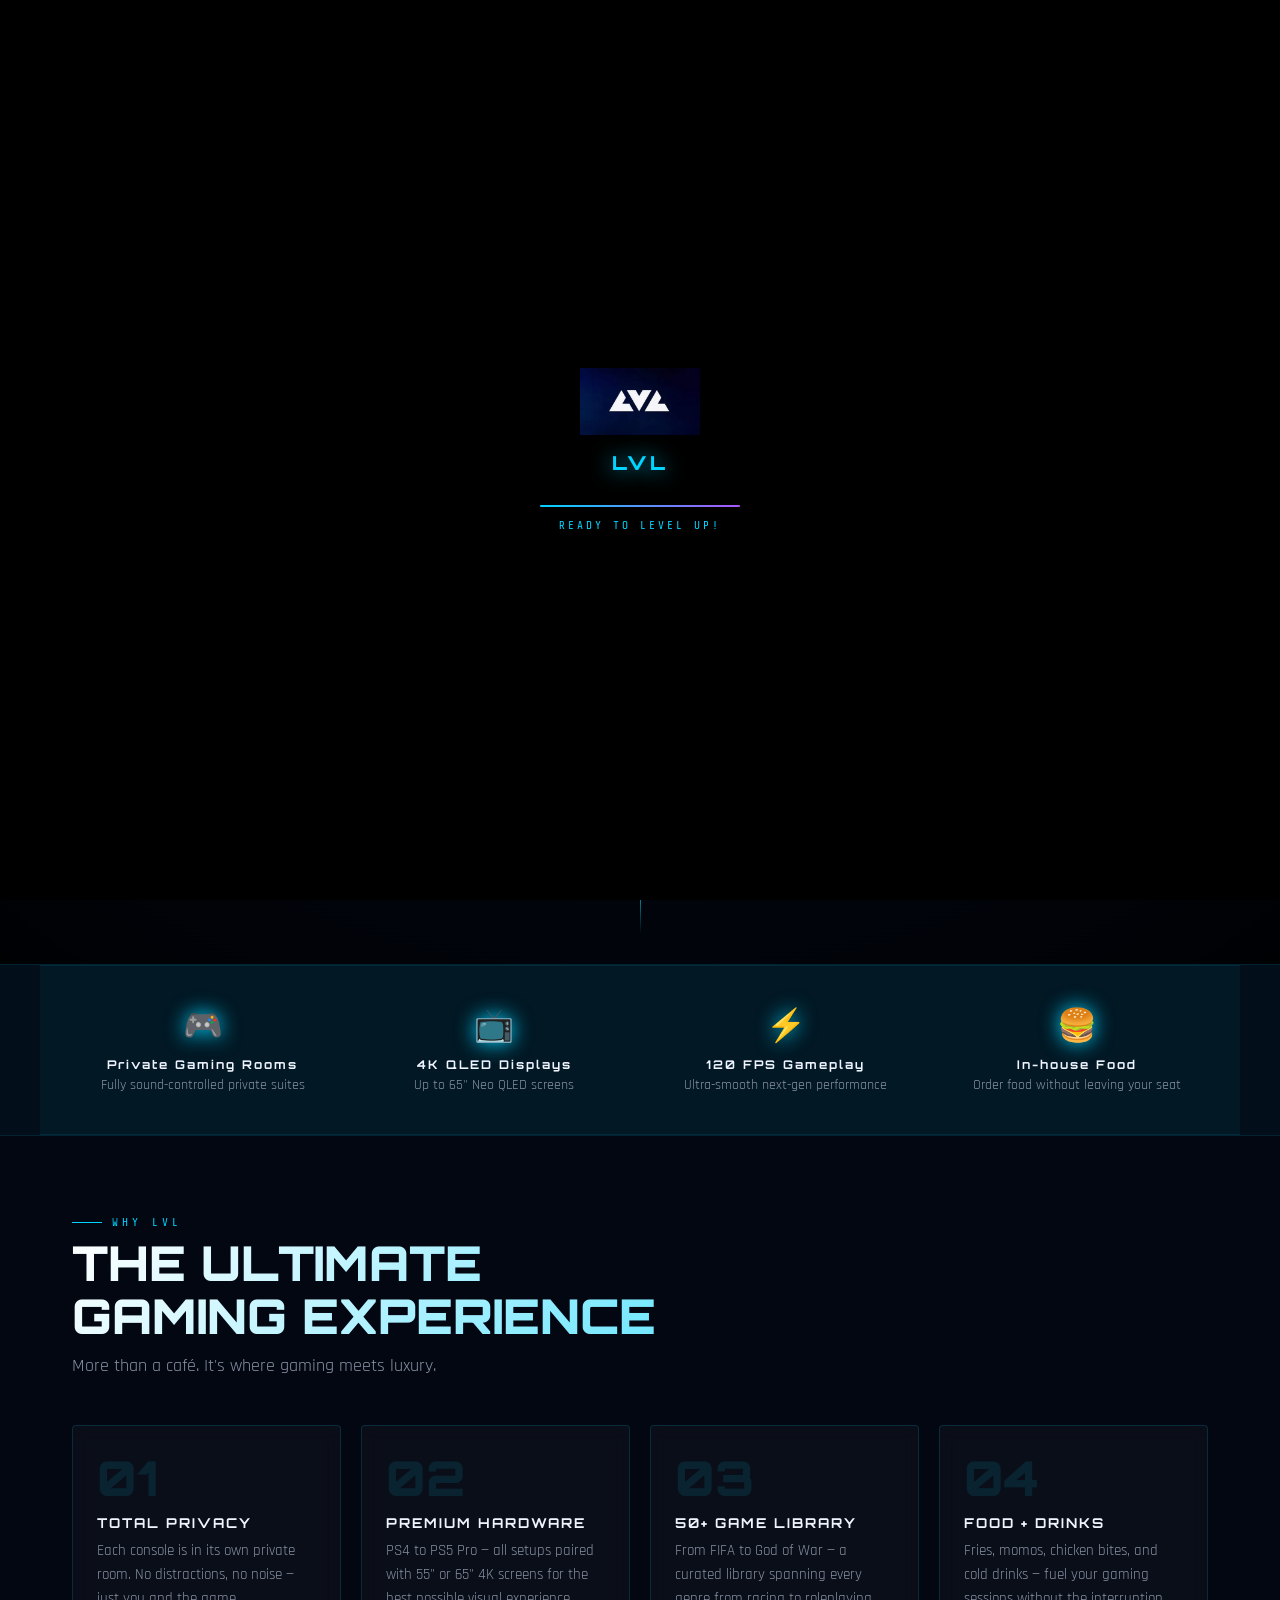
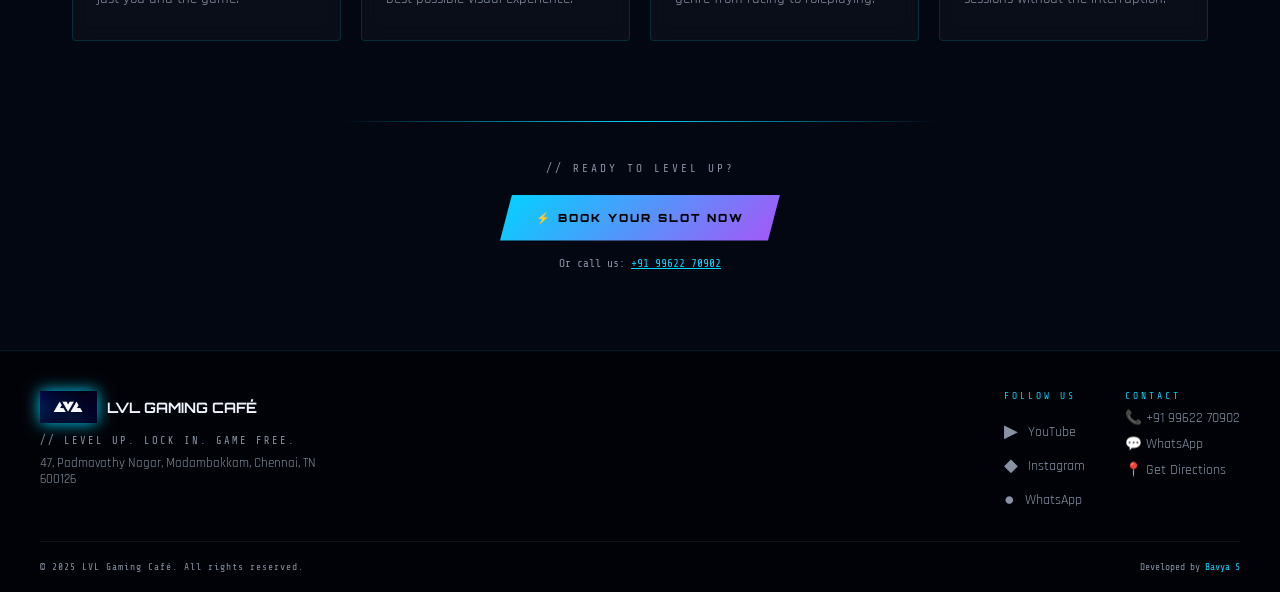
==== index.html @ 38792e7c "L1 Clean working" ====
<!DOCTYPE html>
<html lang="en">
<head>
<meta charset="UTF-8">
<meta name="viewport" content="width=device-width, initial-scale=1.0">
<title>LVL Gaming Café – Level Up. Lock In. Game Free.</title>
<link rel="preconnect" href="https://fonts.googleapis.com">
<link href="https://fonts.googleapis.com/css2?family=Orbitron:wght@400;600;700;900&family=Rajdhani:wght@300;400;500;600;700&family=Share+Tech+Mono&display=swap" rel="stylesheet">
<link rel="stylesheet" href="css/style.css">
</head>
<body>

<!-- LOADING SCREEN -->
<div id="loader">
  <img src="logo.png" class="loader-logo" alt="LVL Logo" onerror="this.style.display='none'">
  <div style="font-family:'Orbitron',monospace;font-size:1.2rem;font-weight:900;color:#00d4ff;letter-spacing:4px;margin-top:16px;text-shadow:0 0 20px #00d4ff" id="loaderBrand">LVL</div>
  <div class="loader-bar"><div class="loader-fill"></div></div>
  <div class="loader-text" id="loaderText">INITIALIZING SYSTEMS...</div>
</div>

<!-- PARTICLE CANVAS -->
<canvas id="particleCanvas"></canvas>

<!-- NAVIGATION -->
<nav id="mainNav">
  <a class="nav-logo" onclick="showPage('home')">
    <img src="logo.png" alt="LVL" onerror="this.style.display='none'">
    <span class="nav-brand">LVL</span>
  </a>
  <ul class="nav-links">
    <li><a href="#" onclick="showPage('home')" data-page="home" class="active">HOME</a></li>
    <li><a href="#" onclick="showPage('rooms')" data-page="rooms">ROOMS</a></li>
    <li><a href="#" onclick="showPage('games')" data-page="games">GAMES</a></li>
    <li><a href="#" onclick="showPage('food')" data-page="food">FOOD</a></li>
    <li><a href="#" onclick="showPage('about')" data-page="about">ABOUT</a></li>
    <li><a href="#" onclick="showPage('booking')" data-page="booking">CONTACT</a></li>
  </ul>
  <button class="nav-cta" onclick="showPage('booking')">BOOK SLOT</button>
  <div class="hamburger" onclick="toggleMobileNav()" id="hamburger">
    <span></span><span></span><span></span>
  </div>
</nav>

<!-- MOBILE NAV -->
<div class="mobile-nav" id="mobileNav">
  <a href="#" onclick="showPage('home');toggleMobileNav()" data-page="home">HOME</a>
  <a href="#" onclick="showPage('rooms');toggleMobileNav()" data-page="rooms">ROOMS</a>
  <a href="#" onclick="showPage('games');toggleMobileNav()" data-page="games">GAMES</a>
  <a href="#" onclick="showPage('food');toggleMobileNav()" data-page="food">FOOD</a>
  <a href="#" onclick="showPage('about');toggleMobileNav()" data-page="about">ABOUT</a>
  <a href="#" onclick="showPage('booking');toggleMobileNav()" data-page="booking">CONTACT / BOOK</a>
</div>

<!-- FLOATING BOOK BUTTON -->
<button id="floatBook" onclick="showPage('booking')">⚡ BOOK SLOT</button>

<!-- ==================== HOME PAGE ==================== -->
<div class="page active" id="page-home">
  <section class="hero">
    <div class="hero-vignette"></div>
    <div class="hero-scanline"></div>
    <div style="position:relative;z-index:3">
      <p class="hero-eyebrow">// CHENNAI'S PREMIUM CONSOLE LOUNGE</p>
      <h1 class="hero-title">
        LEVEL UP.<br>LOCK IN.
        <span class="accent">GAME FREE.</span>
      </h1>
      <p class="hero-sub">
        <span>Premium Gaming</span> &nbsp;•&nbsp; <span>Private Rooms</span> &nbsp;•&nbsp; <span>Consoles</span> &nbsp;•&nbsp; <span>In-house Food</span>
      </p>
      <div class="hero-ctas">
        <button class="btn-primary" onclick="showPage('booking')">⚡ BOOK SLOT</button>
        <button class="btn-outline" onclick="showPage('rooms')">VIEW CONSOLES & PRICING</button>
      </div>
      <div class="hero-stats">
        <div class="hero-stat">
          <div class="hero-stat-num" data-count="4">0</div>
          <div class="hero-stat-label">Consoles</div>
        </div>
        <div class="hero-stat">
          <div class="hero-stat-num" data-count="55">0</div>
          <div class="hero-stat-label">+ Games</div>
        </div>
        <div class="hero-stat">
          <div class="hero-stat-num" data-count="4">0</div>
          <div class="hero-stat-label">Max Players</div>
        </div>
        <div class="hero-stat">
          <div class="hero-stat-num" data-count="120">0</div>
          <div class="hero-stat-label">FPS Gameplay</div>
        </div>
      </div>
    </div>
    <div class="scroll-indicator">
      <div class="scroll-dot"></div>
      <div class="scroll-line"></div>
    </div>
  </section>

  <div style="background:rgba(0,212,255,0.04);border-top:1px solid rgba(0,212,255,0.1);border-bottom:1px solid rgba(0,212,255,0.1)">
    <div class="features-strip">
      <div class="feature-item fade-in"><div class="feature-icon">🎮</div><div class="feature-title">Private Gaming Rooms</div><div class="feature-desc">Fully sound-controlled private suites</div></div>
      <div class="feature-item fade-in stagger-1"><div class="feature-icon">📺</div><div class="feature-title">4K QLED Displays</div><div class="feature-desc">Up to 65" Neo QLED screens</div></div>
      <div class="feature-item fade-in stagger-2"><div class="feature-icon">⚡</div><div class="feature-title">120 FPS Gameplay</div><div class="feature-desc">Ultra-smooth next-gen performance</div></div>
      <div class="feature-item fade-in stagger-3"><div class="feature-icon">🍔</div><div class="feature-title">In-house Food</div><div class="feature-desc">Order food without leaving your seat</div></div>
    </div>
  </div>

  <div class="home-section">
    <p class="section-label">WHY LVL</p>
    <h2 class="section-title">THE ULTIMATE<br>GAMING EXPERIENCE</h2>
    <p class="section-sub">More than a café. It's where gaming meets luxury.</p>
    <div class="why-grid">
      <div class="glass-card rgb-border why-card fade-in">
        <div class="card-number">01</div>
        <h3>TOTAL PRIVACY</h3>
        <p>Each console is in its own private room. No distractions, no noise — just you and the game.</p>
      </div>
      <div class="glass-card rgb-border why-card fade-in stagger-1">
        <div class="card-number">02</div>
        <h3>PREMIUM HARDWARE</h3>
        <p>PS4 to PS5 Pro — all setups paired with 55" or 65" 4K screens for the best possible visual experience.</p>
      </div>
      <div class="glass-card rgb-border why-card fade-in stagger-2">
        <div class="card-number">03</div>
        <h3>50+ GAME LIBRARY</h3>
        <p>From FIFA to God of War — a curated library spanning every genre from racing to roleplaying.</p>
      </div>
      <div class="glass-card rgb-border why-card fade-in stagger-3">
        <div class="card-number">04</div>
        <h3>FOOD + DRINKS</h3>
        <p>Fries, momos, chicken bites, and cold drinks — fuel your gaming sessions without the interruption.</p>
      </div>
    </div>
  </div>

  <div style="text-align:center;padding:0 2rem 80px">
    <div class="neon-divider" style="margin-bottom:40px"></div>
    <p style="font-family:var(--font-mono);font-size:0.7rem;color:var(--text-muted);letter-spacing:3px;margin-bottom:20px">// READY TO LEVEL UP?</p>
    <button class="btn-primary" onclick="showPage('booking')" style="margin:0 auto">⚡ BOOK YOUR SLOT NOW</button>
    <p style="margin-top:16px;font-family:var(--font-mono);font-size:0.7rem;color:var(--text-muted)">Or call us: <a href="tel:9962270902" style="color:var(--neon-blue)">+91 99622 70902</a></p>
  </div>
</div>

<!-- ==================== ROOMS PAGE ==================== -->
<div class="page" id="page-rooms">
  <div class="page-hero fade-in">
    <p class="section-label" style="justify-content:center">PRIVATE GAMING ROOMS</p>
    <h1 class="section-title" style="text-align:center">YOUR OWN<br>GAMING UNIVERSE</h1>
    <p class="section-sub" style="text-align:center;margin:12px auto 0">Every console lives in a separate private room. Sound-controlled, distraction-free, crafted for the best gaming experience.</p>
  </div>

  <div class="rooms-section">
    <div class="rooms-intro">
      <div class="glass-card room-feat fade-in">
        <div class="room-feat-icon">🔇</div>
        <div><h3>SOUND CONTROLLED</h3><p>Acoustic-treated private rooms that block out everything except your game.</p></div>
      </div>
      <div class="glass-card room-feat fade-in stagger-1">
        <div class="room-feat-icon">🚪</div>
        <div><h3>FULLY PRIVATE</h3><p>Dedicated door, private space — ideal for solo grind or squad sessions.</p></div>
      </div>
      <div class="glass-card room-feat fade-in stagger-2">
        <div class="room-feat-icon">👨‍👩‍👧‍👦</div>
        <div><h3>GROUPS WELCOME</h3><p>Fits up to 4 players per room. Perfect for friend groups and hangouts.</p></div>
      </div>
      <div class="glass-card room-feat fade-in stagger-3">
        <div class="room-feat-icon">💺</div>
        <div><h3>PREMIUM SEATING</h3><p>Ergonomic chairs and ambient lighting curated for long gaming sessions.</p></div>
      </div>
    </div>

    <p class="section-label">PRICING</p>
    <h2 class="section-title" style="margin-bottom:32px">CONSOLE & <span style="background:linear-gradient(135deg,var(--neon-blue),var(--neon-purple));-webkit-background-clip:text;-webkit-text-fill-color:transparent;background-clip:text">PRICING</span></h2>

    <div class="consoles-grid">
      <!-- PS4 -->
      <div class="glass-card rgb-border console-card ps4-accent fade-in">
        <div class="console-card-header">
          <div class="console-badge">PS4</div>
          <div class="console-name">PlayStation 4</div>
          <div class="console-tv">📺 55" 4K TV</div>
        </div>
        <div class="price-table">
          <div class="price-row"><span class="price-players">👤 1 Player</span><span class="price-amount">₹100/hr</span></div>
          <div class="price-row"><span class="price-players">👥 2 Players</span><span class="price-amount">₹180/hr</span></div>
          <div class="price-row"><span class="price-players">👥 3 Players</span><span class="price-amount">₹260/hr</span></div>
          <div class="price-row"><span class="price-players">👥 4 Players</span><span class="price-amount">₹340/hr</span></div>
        </div>
        <div class="price-note">₹50/hr per accompanying person</div>
      </div>
      <!-- PS5 55" -->
      <div class="glass-card rgb-border console-card ps5-55-accent fade-in stagger-1">
        <div class="console-card-header">
          <div class="console-badge">PS5 · 55"</div>
          <div class="console-name">PlayStation 5</div>
          <div class="console-tv">📺 55" 4K Neo QLED TV</div>
        </div>
        <div class="price-table">
          <div class="price-row"><span class="price-players">👤 1 Player</span><span class="price-amount">₹120/hr</span></div>
          <div class="price-row"><span class="price-players">👥 2 Players</span><span class="price-amount">₹220/hr</span></div>
          <div class="price-row"><span class="price-players">👥 3 Players</span><span class="price-amount">₹320/hr</span></div>
          <div class="price-row"><span class="price-players">👥 4 Players</span><span class="price-amount">₹420/hr</span></div>
        </div>
        <div class="price-note">₹50/hr per accompanying person</div>
      </div>
      <!-- PS5 65" -->
      <div class="glass-card rgb-border console-card fade-in stagger-2">
        <div class="console-card-header">
          <div class="console-badge">PS5 · 65"</div>
          <div class="console-name">PlayStation 5</div>
          <div class="console-tv">📺 65" 4K QLED TV</div>
        </div>
        <div class="price-table">
          <div class="price-row"><span class="price-players">👤 1 Player</span><span class="price-amount">₹140/hr</span></div>
          <div class="price-row"><span class="price-players">👥 2 Players</span><span class="price-amount">₹260/hr</span></div>
          <div class="price-row"><span class="price-players">👥 3 Players</span><span class="price-amount">₹380/hr</span></div>
          <div class="price-row"><span class="price-players">👥 4 Players</span><span class="price-amount">₹500/hr</span></div>
        </div>
        <div class="price-note">₹50/hr per accompanying person</div>
      </div>
      <!-- PS5 Pro -->
      <div class="glass-card rgb-border console-card pspro-accent fade-in stagger-3">
        <div class="console-card-header">
          <div class="console-badge">PS5 PRO</div>
          <div class="console-name">PlayStation 5 Pro</div>
          <div class="console-tv">📺 65" 4K QLED TV</div>
        </div>
        <div class="price-table">
          <div class="price-row"><span class="price-players">👤 1 Player</span><span class="price-amount">₹160/hr</span></div>
          <div class="price-row"><span class="price-players">👥 2 Players</span><span class="price-amount">₹300/hr</span></div>
          <div class="price-row"><span class="price-players">👥 3 Players</span><span class="price-amount">₹440/hr</span></div>
          <div class="price-row"><span class="price-players">👥 4 Players</span><span class="price-amount">₹580/hr</span></div>
        </div>
        <div class="price-note">Parents with children exempt from extra charge</div>
      </div>
      
    </div>
    <div class="transition-opacity opacity-100 animate-slide-in-up" style=""><div data-slot="card" class="bg-card text-card-foreground flex flex-col gap-6 rounded-xl border py-6 shadow-sm glass-blur border-neon/50 max-w-4xl mx-auto mb-8"><div data-slot="card-header" class="@container/card-header grid auto-rows-min grid-rows-[auto_auto] items-start gap-1.5 px-6 has-data-[slot=card-action]:grid-cols-[1fr_auto] [.border-b]:pb-6"><div data-slot="card-title" class="leading-none font-semibold flex items-center gap-2 neon-text"><svg xmlns="http://www.w3.org/2000/svg" width="24" height="24" viewBox="0 0 24 24" fill="none" stroke="currentColor" stroke-width="2" stroke-linecap="round" stroke-linejoin="round" class="lucide lucide-info h-5 w-5" aria-hidden="true"><circle cx="12" cy="12" r="10"></circle><path d="M12 16v-4"></path><path d="M12 8h.01"></path></svg>Important Notes</div></div><div data-slot="card-content" class="px-6 space-y-3 text-muted-foreground"><p>• ₹50 per person per hour for accompanying persons</p><p>• Parents accompanying children are exempt</p></div></div></div>
  </div>
</div>

<!-- ==================== GAMES PAGE ==================== -->
<div class="page" id="page-games">
  <div class="page-hero fade-in">
    <p class="section-label" style="justify-content:center">GAME LIBRARY</p>
    <h1 class="section-title" style="text-align:center">55+ GAMES<br>ACROSS ALL CONSOLES</h1>
    <p class="section-sub" style="text-align:center;margin:12px auto 0">Filter by console, players, or genre to find your perfect match.</p>
  </div>

  <div class="games-section">
    <div class="filters-wrapper fade-in">
      <div class="filter-group">
        <div class="filter-label">CONSOLE</div>
        <div class="filter-btns">
          <button class="filter-btn active" data-filter="console" data-value="all">ALL</button>
          <button class="filter-btn" data-filter="console" data-value="ps4">PS4</button>
          <button class="filter-btn" data-filter="console" data-value="ps5-55">PS5 55"</button>
          <button class="filter-btn" data-filter="console" data-value="ps5-65">PS5 65"</button>
          <button class="filter-btn" data-filter="console" data-value="ps5-pro">PS5 PRO</button>
        </div>
      </div>
      <div class="filter-group">
        <div class="filter-label">PLAYERS</div>
        <div class="filter-btns">
          <button class="filter-btn active" data-filter="players" data-value="all">ALL</button>
          <button class="filter-btn" data-filter="players" data-value="1">SOLO</button>
          <button class="filter-btn" data-filter="players" data-value="2">2 PLAYERS</button>
          <button class="filter-btn" data-filter="players" data-value="multi">MULTIPLAYER</button>
        </div>
      </div>
      <div class="filter-group">
        <div class="filter-label">GENRE</div>
        <div class="filter-btns">
          <button class="filter-btn active" data-filter="genre" data-value="all">ALL</button>
          <button class="filter-btn" data-filter="genre" data-value="Adventure">ADVENTURE</button>
          <button class="filter-btn" data-filter="genre" data-value="Roleplay">ROLEPLAY</button>
          <button class="filter-btn" data-filter="genre" data-value="Racing">RACING</button>
          <button class="filter-btn" data-filter="genre" data-value="Sports">SPORTS</button>
          <button class="filter-btn" data-filter="genre" data-value="Fighting">FIGHTING</button>
        </div>
      </div>
    </div>
    <div class="games-count">Showing <span id="gameCount">55</span> games</div>
    <div class="games-grid" id="gamesGrid"></div>
  </div>
</div>

<!-- ==================== FOOD PAGE ==================== -->
<div class="page" id="page-food">
  <div class="page-hero fade-in">
    <p class="section-label" style="justify-content:center">IN-HOUSE MENU</p>
    <h1 class="section-title" style="text-align:center">FUEL YOUR<br>SESSION</h1>
    <p class="section-sub" style="text-align:center;margin:12px auto 0">Hot bites, loaded fries, and cold drinks — delivered to your room.</p>
  </div>

  <div class="food-section">
    <div class="food-tabs">
      <button class="food-tab active" data-panel="veg">🥦 VEG BITES</button>
      <button class="food-tab" data-panel="nonveg">🍗 NON-VEG DELIGHTS</button>
      <button class="food-tab" data-panel="combos">🔥 COMBOS</button>
      <button class="food-tab" data-panel="beverages">🥤 BEVERAGES</button>
    </div>

    <!-- VEG -->
    <div class="food-panel active" id="panel-veg">
      <div class="glass-card rgb-border food-card fade-in">
        <div class="food-card-img" style="background:linear-gradient(135deg,#1a3a1a,#0d2b0d)">
          🍟<span class="steam-1">〰</span><span class="steam-2">〰</span><span class="steam-3">〰</span>
        </div>
        <div class="food-card-body">
          <div class="food-card-name">Classic Fries</div>
          <div class="food-card-price">₹95</div>
        </div>
      </div>
      <div class="glass-card rgb-border food-card fade-in stagger-1">
        <div class="food-card-img" style="background:linear-gradient(135deg,#2a1a0d,#3a2000)">
          🍟<span class="steam-1">〰</span><span class="steam-2">〰</span>
        </div>
        <div class="food-card-body">
          <div class="food-card-name">Peri Peri Fries</div>
          <div class="food-card-price">₹100</div>
        </div>
      </div>
      <div class="glass-card rgb-border food-card fade-in stagger-2">
        <div class="food-card-img" style="background:linear-gradient(135deg,#1a1a3a,#0d1a3a)">
          🧆<span class="steam-1">〰</span><span class="steam-2">〰</span><span class="steam-3">〰</span>
        </div>
        <div class="food-card-body">
          <div class="food-card-name">Veg Nuggets</div>
          <div class="food-card-desc">6 pcs</div>
          <div class="food-card-price">₹120</div>
        </div>
      </div>
      <div class="glass-card rgb-border food-card fade-in stagger-3">
        <div class="food-card-img" style="background:linear-gradient(135deg,#1a2a1a,#0a2a0a)">
          🥢<span class="steam-1">〰</span><span class="steam-2">〰</span>
        </div>
        <div class="food-card-body">
          <div class="food-card-name">Veg Fingers</div>
          <div class="food-card-desc">6 pcs</div>
          <div class="food-card-price">₹120</div>
        </div>
      </div>
      <div class="glass-card rgb-border food-card fade-in">
        <div class="food-card-img" style="background:linear-gradient(135deg,#2a1a2a,#1a0a1a)">
          🥟<span class="steam-1">〰</span><span class="steam-2">〰</span><span class="steam-3">〰</span>
        </div>
        <div class="food-card-body">
          <div class="food-card-name">Fried Paneer Momos</div>
          <div class="food-card-desc">6 pcs</div>
          <div class="food-card-price">₹130</div>
        </div>
      </div>
    </div>

    <!-- NON-VEG -->
    <div class="food-panel" id="panel-nonveg">
      <div class="glass-card rgb-border food-card fade-in">
        <div class="food-card-img" style="background:linear-gradient(135deg,#2a1a0a,#3a1500)">
          🍜<span class="steam-1">〰</span><span class="steam-2">〰</span><span class="steam-3">〰</span>
        </div>
        <div class="food-card-body">
          <div class="food-card-name">Chicken Cup Noodles</div>
          <div class="food-card-price">₹80</div>
        </div>
      </div>
      <div class="glass-card rgb-border food-card fade-in stagger-1">
        <div class="food-card-img" style="background:linear-gradient(135deg,#2a0a0a,#3a1000)">
          🍟<span class="steam-1">〰</span><span class="steam-2">〰</span>
        </div>
        <div class="food-card-body">
          <div class="food-card-name">Chicken Loaded Fries</div>
          <div class="food-card-price">₹120</div>
        </div>
      </div>
      <div class="glass-card rgb-border food-card fade-in stagger-2">
        <div class="food-card-img" style="background:linear-gradient(135deg,#1a0a0a,#2a0808)">
          🍗<span class="steam-1">〰</span><span class="steam-2">〰</span><span class="steam-3">〰</span>
        </div>
        <div class="food-card-body">
          <div class="food-card-name">Chicken Bites</div>
          <div class="food-card-desc">6 pcs</div>
          <div class="food-card-price">₹120</div>
        </div>
      </div>
      <div class="glass-card rgb-border food-card fade-in stagger-3">
        <div class="food-card-img" style="background:linear-gradient(135deg,#2a1a0a,#1a0808)">
          🥟<span class="steam-1">〰</span><span class="steam-2">〰</span>
        </div>
        <div class="food-card-body">
          <div class="food-card-name">Fried Chicken Momos</div>
          <div class="food-card-desc">6 pcs</div>
          <div class="food-card-price">₹140</div>
        </div>
      </div>
      <div class="glass-card rgb-border food-card fade-in">
        <div class="food-card-img" style="background:linear-gradient(135deg,#1a0808,#2a0a0a)">
          🍿<span class="steam-1">〰</span><span class="steam-2">〰</span><span class="steam-3">〰</span>
        </div>
        <div class="food-card-body">
          <div class="food-card-name">Chicken Popcorn</div>
          <div class="food-card-desc">12 pcs</div>
          <div class="food-card-price">₹160</div>
        </div>
      </div>
      <div class="glass-card rgb-border food-card fade-in stagger-1">
        <div class="food-card-img" style="background:linear-gradient(135deg,#2a0d0a,#1a0808)">
          🍖<span class="steam-1">〰</span><span class="steam-2">〰</span>
        </div>
        <div class="food-card-body">
          <div class="food-card-name">Chicken Nuggets</div>
          <div class="food-card-desc">8 pcs</div>
          <div class="food-card-price">₹160</div>
        </div>
      </div>
    </div>

    <!-- COMBOS -->
    <div class="food-panel" id="panel-combos">
      <div class="glass-card rgb-border food-card fade-in" style="grid-column:span 1">
        <div class="food-card-img" style="background:linear-gradient(135deg,#0d2a0d,#1a3a1a);height:140px">
          🥗🍟<span class="steam-1">〰</span><span class="steam-2">〰</span><span class="steam-3">〰</span>
        </div>
        <div class="food-card-body">
          <div class="combo-badge">VEG COMBO</div>
          <div class="food-card-name">Veg Combo</div>
          <div class="food-card-includes">Nuggets 6 pcs + Fingers 4 pcs<br>Peri Peri Fries + 2 Beverages</div>
          <div class="food-card-price">₹249</div>
        </div>
      </div>
      <div class="glass-card rgb-border food-card fade-in stagger-1">
        <div class="food-card-img" style="background:linear-gradient(135deg,#2a0808,#3a0d0d);height:140px">
          🍗🍟<span class="steam-1">〰</span><span class="steam-2">〰</span><span class="steam-3">〰</span>
        </div>
        <div class="food-card-body">
          <div class="combo-badge" style="background:rgba(255,45,85,0.15);border-color:rgba(255,45,85,0.3);color:var(--neon-red)">NON-VEG COMBO</div>
          <div class="food-card-name">Non-Veg Combo</div>
          <div class="food-card-includes">Nuggets 6 pcs + Popcorn 10 pcs<br>Peri Peri Fries + 2 Beverages</div>
          <div class="food-card-price">₹299</div>
        </div>
      </div>
    </div>

    <!-- BEVERAGES -->
    <div class="food-panel" id="panel-beverages">
      <div class="bev-card glass-card rgb-border fade-in">
        <div class="bev-icon">🟡</div>
        <div class="bev-name">SPRITE</div>
        <div class="bev-price">₹20</div>
      </div>
      <div class="bev-card glass-card rgb-border fade-in stagger-1">
        <div class="bev-icon">🟠</div>
        <div class="bev-name">FANTA</div>
        <div class="bev-price">₹20</div>
      </div>
      <div class="bev-card glass-card rgb-border fade-in stagger-2">
        <div class="bev-icon">🔵</div>
        <div class="bev-name">PEPSI</div>
        <div class="bev-price">₹20</div>
      </div>
    </div>
  </div>
</div>

<!-- ==================== ABOUT PAGE ==================== -->
<div class="page" id="page-about">
  <div class="page-hero fade-in">
    <p class="section-label" style="justify-content:center">ABOUT LVL</p>
    <h1 class="section-title" style="text-align:center">WHERE GAMING<br>MEETS LUXURY</h1>
  </div>
  <div class="about-section">
    <div class="about-grid">
      <div class="about-text fade-in">
        <p>LVL Gaming Café is a <strong>luxury console gaming lounge</strong> crafted for gamers who value comfort, performance, and uninterrupted play. Designed with a premium aesthetic and a focus on exclusivity, LVL offers private gaming rooms that let you fully immerse yourself in the game — whether you're competing, grinding, or unwinding with friends.</p>
        <p>Each setup features <strong>high-end PlayStation consoles</strong> paired with stunning 4K displays delivering ultra-smooth 120 FPS gameplay, crystal-clear visuals, and responsive performance. Every detail — from ergonomic seating to acoustics and ambient lighting — is curated to elevate your gaming experience to the next level.</p>
        <p>Beyond gaming, LVL Gaming Café enhances your sessions with a <strong>selection of delicious food and refreshments</strong>, ensuring long hours of play without breaking the flow. The atmosphere strikes the perfect balance between competitive energy and relaxed comfort, making it ideal for solo gamers, friend groups, and special hangouts.</p>
        <p>📍 Located in <strong>Chennai, India</strong>, LVL Gaming Café is more than just a gaming space — it's a premium destination where gaming meets luxury. Whether you're here to play hard or chill harder, <strong>LVL is where you level up.</strong></p>
        <div class="about-highlights">
          <div class="glass-card about-highlight"><div class="highlight-icon">🎮</div><div class="highlight-text">PlayStation 4 & 5 Range</div></div>
          <div class="glass-card about-highlight"><div class="highlight-icon">📺</div><div class="highlight-text">Up to 65" 4K QLED</div></div>
          <div class="glass-card about-highlight"><div class="highlight-icon">⚡</div><div class="highlight-text">120 FPS Gameplay</div></div>
          <div class="glass-card about-highlight"><div class="highlight-icon">🔒</div><div class="highlight-text">100% Private Rooms</div></div>
        </div>
      </div>
      <div class="about-visual fade-in stagger-2">
        <div class="about-visual-ring"></div>
        <div class="about-visual-ring2"></div>
        <img src="logo.png" class="about-logo-display" alt="LVL Logo" onerror="this.outerHTML='<div style=\'font-family:var(--font-display);font-size:6rem;font-weight:900;color:var(--neon-blue);text-shadow:0 0 40px var(--neon-blue)\'>LVL</div>'">
      </div>
    </div>

    <div class="map-section fade-in">
      <h2>📍 FIND US</h2>
      <div class="contact-bar" style="margin-bottom:20px">
        <div class="glass-card contact-item">
          <div class="contact-icon">📍</div>
          <div class="contact-info">
            <div class="contact-label">ADDRESS</div>
            <div class="contact-value">47, Padmavathy Nagar, Madambakkam, 73, 1st St, Selaiyur, Chennai, Tamil Nadu 600126</div>
          </div>
        </div>
        <div class="glass-card contact-item">
          <div class="contact-icon">📞</div>
          <div class="contact-info">
            <div class="contact-label">PHONE</div>
            <div class="contact-value"><a href="tel:9962270902">+91 99622 70902</a></div>
          </div>
        </div>
        <div class="glass-card contact-item">
          <div class="contact-icon">📸</div>
          <div class="contact-info">
            <div class="contact-label">INSTAGRAM</div>
            <div class="contact-value"><a href="https://www.instagram.com/lvl_gaming_cafe/" target="_blank">@lvl_gaming_cafe</a></div>
          </div>
        </div>
      </div>
      <div class="map-wrapper">
        <iframe src="https://www.google.com/maps/embed?pb=!1m18!1m12!1m3!1d3888.745!2d80.192!3d12.916!2m3!1f0!2f0!3f0!3m2!1i1024!2i768!4f13.1!3m3!1m2!1s0x0%3A0x0!2zMTLCsDU0JzU3LjYiTiA4MMKwMTEnMzEuMiJF!5e0!3m2!1sen!2sin!4v1!5m2!1sen!2sin" allowfullscreen="" loading="lazy" referrerpolicy="no-referrer-when-downgrade" title="LVL Gaming Café Location"></iframe>
      </div>
    </div>
  </div>
</div>

<!-- ==================== BOOKING PAGE ==================== -->
<div class="page" id="page-booking">
  <div class="page-hero fade-in">
    <p class="section-label" style="justify-content:center">BOOK A SLOT</p>
    <h1 class="section-title" style="text-align:center">RESERVE YOUR<br>GAMING ROOM</h1>
  </div>
  <div class="booking-section">
    <div class="booking-intro fade-in">
      <p style="font-family:var(--font-mono);font-size:0.7rem;color:var(--neon-blue);letter-spacing:3px">// FOR IMMEDIATE BOOKING</p>
      <p style="margin-top:8px;color:var(--text-muted)">Call or WhatsApp us directly</p>
      <a href="tel:9962270902" class="booking-phone-big">📞 +91 99622 70902</a>
    </div>
    <div class="glass-card form-wrap fade-in stagger-1">
      <p style="font-family:var(--font-mono);font-size:0.65rem;color:var(--neon-blue);letter-spacing:3px;margin-bottom:24px">// OR SEND A BOOKING REQUEST VIA WHATSAPP</p>
      <div class="form-group">
        <label class="form-label" for="bookName">YOUR NAME</label>
        <input type="text" id="bookName" class="form-input" placeholder="Enter your name">
      </div>
      <div class="form-group">
        <label class="form-label" for="bookPhone">PHONE NUMBER *</label>
        <input type="tel" id="bookPhone" class="form-input" placeholder="+91 XXXXX XXXXX" required>
      </div>
      <div class="form-group">
        <label class="form-label" for="bookConsole">PREFERRED CONSOLE</label>
        <select id="bookConsole" class="form-select">
          <option value="">Select Console</option>
          <option value="PS4 – 55&quot; 4K TV">PS4 – 55" 4K TV</option>
          <option value="PS5 – 55&quot; 4K Neo QLED">PS5 – 55" 4K Neo QLED</option>
          <option value="PS5 – 65&quot; 4K QLED">PS5 – 65" 4K QLED</option>
          <option value="PS5 Pro – 65&quot; 4K QLED">PS5 Pro – 65" 4K QLED</option>
        </select>
      </div>
      <div class="form-group">
        <label class="form-label" for="bookTime">PREFERRED TIME</label>
        <input type="text" id="bookTime" class="form-input" placeholder="e.g., Today 5 PM or Tomorrow 3 PM">
      </div>
      <button class="form-submit" onclick="submitBooking()">⚡ BOOK SLOT VIA WHATSAPP</button>
      <p class="form-note">This will open WhatsApp with a pre-filled message to <a href="tel:9962270902">+91 99622 70902</a></p>
    </div>
  </div>
</div>

<!-- ==================== FOOTER ==================== -->
<footer>
  <div class="footer-inner">
    <div class="footer-top">
      <div class="footer-brand">
        <div class="footer-logo">
          <img src="logo.png" alt="LVL" onerror="this.style.display='none'">
          <span class="footer-logo-text">LVL GAMING CAFÉ</span>
        </div>
        <p class="footer-tagline">// LEVEL UP. LOCK IN. GAME FREE.</p>
        <p style="font-size:0.8rem;color:var(--text-muted);margin-top:8px;max-width:280px">47, Padmavathy Nagar, Madambakkam, Chennai, TN 600126</p>
      </div>
      <div class="footer-social">
        <p style="font-family:var(--font-mono);font-size:0.6rem;color:var(--neon-blue);letter-spacing:3px;margin-bottom:8px">FOLLOW US</p>
        <a class="footer-social-link" href="https://www.youtube.com/@lvlgamingcafe" target="_blank"><span class="footer-social-icon">▶</span> YouTube</a>
        <a class="footer-social-link" href="https://www.instagram.com/lvl_gaming_cafe/" target="_blank"><span class="footer-social-icon">◆</span> Instagram</a>
        <a class="footer-social-link" href="https://wa.me/919962270902" target="_blank"><span class="footer-social-icon">●</span> WhatsApp</a>
      </div>
      <div class="footer-contact">
        <p style="font-family:var(--font-mono);font-size:0.6rem;color:var(--neon-blue);letter-spacing:3px;margin-bottom:8px">CONTACT</p>
        <a href="tel:9962270902">📞 +91 99622 70902</a>
        <a href="https://wa.me/919962270902" target="_blank">💬 WhatsApp</a>
        <a href="https://www.google.com/maps/search/LvL+Gaming+Cafe+Chennai" target="_blank">📍 Get Directions</a>
      </div>
    </div>
    <div class="footer-bottom">
      <p class="footer-copy">© 2025 LVL Gaming Café. All rights reserved.</p>
      <p class="footer-dev">Developed by <a href="https://linkedin.com/in/bavya-saravanakumar" target="_blank">Bavya S</a></p>
    </div>
  </div>
</footer>
<script src="js/script.js"></script>
</body>
</html>
---- css/style.css ----
/* ===================== RESET & VARS ===================== */
*,*::before,*::after{box-sizing:border-box;margin:0;padding:0}
:root{
  --neon-blue:#00d4ff;
  --neon-purple:#a855f7;
  --neon-red:#ff2d55;
  --neon-green:#39ff14;
  --bg-dark:#030712;
  --bg-card:rgba(255,255,255,0.03);
  --bg-glass:rgba(0,212,255,0.04);
  --border-glow:rgba(0,212,255,0.3);
  --text-primary:#f0f4ff;
  --text-muted:#8892a4;
  --font-display:'Orbitron',monospace;
  --font-body:'Rajdhani',sans-serif;
  --font-mono:'Share Tech Mono',monospace;
}
html{scroll-behavior:smooth;font-size:16px}
body{
  background:var(--bg-dark);
  color:var(--text-primary);
  font-family:var(--font-body);
  overflow-x:hidden;
  cursor:default;
}
/* custom scrollbar */
::-webkit-scrollbar{width:4px}
::-webkit-scrollbar-track{background:#0a0a1a}
::-webkit-scrollbar-thumb{background:var(--neon-blue);border-radius:2px}

/* ===================== CANVAS BACKGROUND ===================== */
#particleCanvas{position:fixed;top:0;left:0;width:100%;height:100%;z-index:0;pointer-events:none}

/* ===================== LOADING SCREEN ===================== */
#loader{
  position:fixed;inset:0;background:#000;z-index:9999;
  display:flex;flex-direction:column;align-items:center;justify-content:center;
  transition:opacity 0.8s ease, visibility 0.8s ease;
}
#loader.hidden{opacity:0;visibility:hidden}
.loader-logo{width:120px;animation:loaderPulse 1.5s ease-in-out infinite}
@keyframes loaderPulse{0%,100%{filter:drop-shadow(0 0 10px var(--neon-blue));transform:scale(1)}50%{filter:drop-shadow(0 0 30px var(--neon-blue)) drop-shadow(0 0 60px var(--neon-purple));transform:scale(1.05)}}
.loader-bar{width:200px;height:2px;background:#111;margin-top:30px;border-radius:2px;overflow:hidden}
.loader-fill{height:100%;background:linear-gradient(90deg,var(--neon-blue),var(--neon-purple));animation:loaderFill 1.8s ease forwards}
@keyframes loaderFill{from{width:0}to{width:100%}}
.loader-text{font-family:var(--font-mono);font-size:0.7rem;color:var(--neon-blue);margin-top:12px;letter-spacing:3px;animation:blink 1s step-end infinite}
@keyframes blink{0%,100%{opacity:1}50%{opacity:0.3}}

/* ===================== NAV ===================== */
nav{
  position:fixed;top:0;left:0;right:0;z-index:1000;
  background:rgba(3,7,18,0.85);
  backdrop-filter:blur(20px);
  border-bottom:1px solid rgba(0,212,255,0.15);
  padding:0 2rem;
  display:flex;align-items:center;justify-content:space-between;
  height:64px;
}
.nav-logo{display:flex;align-items:center;gap:10px;cursor:pointer;text-decoration:none}
.nav-logo img{height:36px;filter:drop-shadow(0 0 8px var(--neon-blue))}
.nav-brand{font-family:var(--font-display);font-size:1rem;font-weight:700;color:var(--text-primary);letter-spacing:2px}
.nav-links{display:flex;gap:0;list-style:none}
.nav-links a{
  font-family:var(--font-display);font-size:0.62rem;font-weight:600;
  color:var(--text-muted);text-decoration:none;
  padding:8px 14px;letter-spacing:1.5px;
  transition:color 0.3s,text-shadow 0.3s;
  position:relative;
}
.nav-links a::after{
  content:'';position:absolute;bottom:0;left:14px;right:14px;height:1px;
  background:var(--neon-blue);transform:scaleX(0);transition:transform 0.3s;
}
.nav-links a:hover,.nav-links a.active{color:var(--neon-blue);text-shadow:0 0 15px var(--neon-blue)}
.nav-links a:hover::after,.nav-links a.active::after{transform:scaleX(1)}
.nav-cta{
  background:transparent;border:1px solid var(--neon-blue);
  color:var(--neon-blue);font-family:var(--font-display);font-size:0.6rem;
  font-weight:700;letter-spacing:2px;padding:8px 18px;cursor:pointer;
  transition:all 0.3s;text-transform:uppercase;
  clip-path:polygon(8px 0%,100% 0%,calc(100% - 8px) 100%,0% 100%);
}
.nav-cta:hover{background:var(--neon-blue);color:#000;box-shadow:0 0 25px var(--neon-blue)}
.hamburger{display:none;flex-direction:column;gap:5px;cursor:pointer;padding:4px}
.hamburger span{width:24px;height:2px;background:var(--neon-blue);transition:all 0.3s;display:block}

/* ===================== PAGES ===================== */
.page{display:none;position:relative;z-index:1;padding-top:64px;min-height:100vh}
.page.active{display:block}

/* ===================== FLOATING BOOK BUTTON ===================== */
#floatBook{
  position:fixed;bottom:28px;right:28px;z-index:900;
  background:linear-gradient(135deg,var(--neon-blue),var(--neon-purple));
  color:#000;font-family:var(--font-display);font-size:0.6rem;font-weight:900;
  letter-spacing:2px;padding:14px 24px;cursor:pointer;border:none;
  clip-path:polygon(10px 0%,100% 0%,calc(100% - 10px) 100%,0% 100%);
  animation:floatPulse 2s ease-in-out infinite;
  transition:transform 0.3s,box-shadow 0.3s;
  text-transform:uppercase;
}
#floatBook:hover{transform:scale(1.08);box-shadow:0 0 30px var(--neon-blue),0 0 60px var(--neon-purple)}
@keyframes floatPulse{0%,100%{box-shadow:0 0 15px var(--neon-blue)}50%{box-shadow:0 0 35px var(--neon-purple),0 0 60px var(--neon-blue)}}

/* ===================== SECTION HEADERS ===================== */
.section-label{
  font-family:var(--font-mono);font-size:0.7rem;color:var(--neon-blue);
  letter-spacing:4px;text-transform:uppercase;margin-bottom:8px;
  display:flex;align-items:center;gap:10px;
}
.section-label::before{content:'';width:30px;height:1px;background:var(--neon-blue)}
.section-title{
  font-family:var(--font-display);font-size:clamp(1.8rem,4vw,3rem);
  font-weight:900;line-height:1.1;
  background:linear-gradient(135deg,#fff 0%,var(--neon-blue) 100%);
  -webkit-background-clip:text;-webkit-text-fill-color:transparent;background-clip:text;
}
.section-sub{color:var(--text-muted);font-size:1.1rem;margin-top:12px;max-width:600px;font-weight:400}

/* ===================== GLASSMORPHISM CARD ===================== */
.glass-card{
  background:rgba(255,255,255,0.03);
  backdrop-filter:blur(10px);
  border:1px solid rgba(0,212,255,0.15);
  border-radius:4px;
  transition:all 0.4s cubic-bezier(0.23,1,0.32,1);
  position:relative;overflow:hidden;
}
.glass-card::before{
  content:'';position:absolute;inset:0;
  background:linear-gradient(135deg,rgba(0,212,255,0.05) 0%,transparent 60%);
  opacity:0;transition:opacity 0.4s;
}
.glass-card:hover{
  border-color:var(--neon-blue);
  box-shadow:0 0 30px rgba(0,212,255,0.2),inset 0 0 30px rgba(0,212,255,0.03);
  transform:translateY(-4px);
}
.glass-card:hover::before{opacity:1}

/* RGB border animation */
.rgb-border{
  position:relative;
}
.rgb-border::after{
  content:'';position:absolute;inset:-1px;
  background:linear-gradient(90deg,var(--neon-blue),var(--neon-purple),var(--neon-red),var(--neon-blue));
  background-size:300% 100%;
  border-radius:4px;z-index:-1;
  animation:rgbFlow 3s linear infinite;
  opacity:0;transition:opacity 0.3s;
}
.rgb-border:hover::after{opacity:1}
@keyframes rgbFlow{0%{background-position:0% 50%}100%{background-position:300% 50%}}

/* ===================== HOME PAGE ===================== */
.hero{
  min-height:100vh;
  display:flex;flex-direction:column;align-items:center;justify-content:center;
  text-align:center;padding:2rem;position:relative;overflow:hidden;
}
.hero-eyebrow{
  font-family:var(--font-mono);font-size:0.75rem;color:var(--neon-blue);
  letter-spacing:6px;text-transform:uppercase;margin-bottom:24px;
  animation:fadeSlideDown 0.8s ease forwards;opacity:0;
}
.hero-title{
  font-family:var(--font-display);
  font-size:clamp(2.5rem,8vw,6rem);
  font-weight:900;line-height:1;
  color:#fff;text-transform:uppercase;
  animation:fadeSlideDown 0.8s ease 0.2s forwards;opacity:0;
}
.hero-title .accent{
  display:block;
  background:linear-gradient(135deg,var(--neon-blue),var(--neon-purple));
  -webkit-background-clip:text;-webkit-text-fill-color:transparent;background-clip:text;
  filter:drop-shadow(0 0 20px rgba(0,212,255,0.5));
}
.hero-sub{
  margin-top:20px;color:var(--text-muted);font-size:1.1rem;
  letter-spacing:2px;font-weight:300;
  animation:fadeSlideDown 0.8s ease 0.4s forwards;opacity:0;
}
.hero-sub span{color:var(--neon-blue);font-weight:500}
.hero-ctas{
  display:flex;gap:16px;margin-top:40px;flex-wrap:wrap;justify-content:center;
  animation:fadeSlideDown 0.8s ease 0.6s forwards;opacity:0;
}
.btn-primary{
  background:linear-gradient(135deg,var(--neon-blue),var(--neon-purple));
  color:#000;font-family:var(--font-display);font-size:0.7rem;font-weight:900;
  letter-spacing:2px;padding:16px 36px;cursor:pointer;border:none;
  clip-path:polygon(12px 0%,100% 0%,calc(100% - 12px) 100%,0% 100%);
  transition:all 0.3s;text-transform:uppercase;
}
.btn-primary:hover{
  transform:scale(1.05);
  box-shadow:0 0 40px rgba(0,212,255,0.6),0 0 80px rgba(168,85,247,0.3);
}
.btn-outline{
  background:transparent;
  border:1px solid rgba(0,212,255,0.5);
  color:var(--neon-blue);font-family:var(--font-display);font-size:0.7rem;font-weight:700;
  letter-spacing:2px;padding:16px 36px;cursor:pointer;
  clip-path:polygon(12px 0%,100% 0%,calc(100% - 12px) 100%,0% 100%);
  transition:all 0.3s;text-transform:uppercase;
}
.btn-outline:hover{
  background:rgba(0,212,255,0.1);border-color:var(--neon-blue);
  box-shadow:0 0 25px rgba(0,212,255,0.3);
}
.hero-stats{
  display:flex;gap:40px;margin-top:60px;flex-wrap:wrap;justify-content:center;
  animation:fadeSlideDown 0.8s ease 0.8s forwards;opacity:0;
}
.hero-stat{text-align:center}
.hero-stat-num{
  font-family:var(--font-display);font-size:2rem;font-weight:900;
  color:var(--neon-blue);text-shadow:0 0 20px var(--neon-blue);
}
.hero-stat-label{font-size:0.75rem;color:var(--text-muted);letter-spacing:2px;text-transform:uppercase;margin-top:4px}
.hero-scanline{
  position:absolute;top:0;left:0;right:0;bottom:0;
  background:repeating-linear-gradient(0deg,transparent,transparent 2px,rgba(0,0,0,0.03) 2px,rgba(0,0,0,0.03) 4px);
  pointer-events:none;z-index:2;
}
.hero-vignette{
  position:absolute;inset:0;
  background:radial-gradient(ellipse at center,transparent 40%,rgba(0,0,0,0.8) 100%);
  pointer-events:none;z-index:1;
}
.scroll-indicator{
  position:absolute;bottom:30px;left:50%;transform:translateX(-50%);
  display:flex;flex-direction:column;align-items:center;gap:6px;
  animation:bounce 2s ease-in-out infinite;
}
.scroll-dot{width:4px;height:4px;border-radius:50%;background:var(--neon-blue)}
.scroll-line{width:1px;height:40px;background:linear-gradient(to bottom,var(--neon-blue),transparent)}
@keyframes bounce{0%,100%{transform:translateX(-50%) translateY(0)}50%{transform:translateX(-50%) translateY(8px)}}
@keyframes fadeSlideDown{from{opacity:0;transform:translateY(-20px)}to{opacity:1;transform:translateY(0)}}

/* Features strip */
.features-strip{
  background:rgba(0,212,255,0.04);
  border-top:1px solid rgba(0,212,255,0.1);
  border-bottom:1px solid rgba(0,212,255,0.1);
  padding:40px 2rem;
  display:grid;grid-template-columns:repeat(auto-fit,minmax(200px,1fr));
  gap:30px;max-width:1200px;margin:0 auto;
}
.feature-item{
  text-align:center;
  animation:fadeUp 0.6s ease both;
}
.feature-icon{font-size:2rem;margin-bottom:10px;filter:drop-shadow(0 0 10px var(--neon-blue))}
.feature-title{font-family:var(--font-display);font-size:0.75rem;font-weight:700;letter-spacing:2px;color:var(--text-primary);margin-bottom:4px}
.feature-desc{font-size:0.9rem;color:var(--text-muted)}

/* why us */
.home-section{max-width:1200px;margin:0 auto;padding:80px 2rem}
.why-grid{
  display:grid;grid-template-columns:repeat(auto-fit,minmax(260px,1fr));
  gap:20px;margin-top:48px;
}
.why-card{
  padding:28px 24px;
  cursor:default;
}
.why-card .card-number{
  font-family:var(--font-display);font-size:3rem;font-weight:900;
  color:rgba(0,212,255,0.1);line-height:1;margin-bottom:12px;
}
.why-card:hover .card-number{color:rgba(0,212,255,0.3)}
.why-card h3{font-family:var(--font-display);font-size:0.85rem;font-weight:700;letter-spacing:2px;margin-bottom:8px;color:var(--text-primary)}
.why-card p{color:var(--text-muted);font-size:0.95rem;line-height:1.6}

/* ===================== ROOMS PAGE ===================== */
.page-hero{
  padding:80px 2rem 40px;
  text-align:center;
  max-width:800px;margin:0 auto;
}
.rooms-section{max-width:1200px;margin:0 auto;padding:20px 2rem 80px}
.rooms-intro{
  display:grid;grid-template-columns:repeat(auto-fit,minmax(250px,1fr));
  gap:20px;margin-bottom:60px;
}
.room-feat{
  padding:24px;
  display:flex;align-items:flex-start;gap:16px;
}
.room-feat-icon{font-size:1.5rem;flex-shrink:0;filter:drop-shadow(0 0 8px var(--neon-purple))}
.room-feat h3{font-family:var(--font-display);font-size:0.75rem;font-weight:700;letter-spacing:1.5px;margin-bottom:6px}
.room-feat p{color:var(--text-muted);font-size:0.9rem}

.consoles-grid{
  display:grid;grid-template-columns:repeat(auto-fit,minmax(280px,1fr));
  gap:24px;
}
.console-card{
  padding:0;overflow:hidden;
}
.console-card-header{
  padding:24px 24px 16px;
  background:linear-gradient(135deg,rgba(0,212,255,0.08),rgba(168,85,247,0.08));
  border-bottom:1px solid rgba(0,212,255,0.1);
  position:relative;
}
.console-badge{
  display:inline-block;font-family:var(--font-mono);font-size:0.6rem;
  letter-spacing:2px;padding:4px 12px;margin-bottom:12px;
  background:rgba(0,212,255,0.1);border:1px solid rgba(0,212,255,0.3);
  color:var(--neon-blue);border-radius:2px;
}
.console-name{font-family:var(--font-display);font-size:1.2rem;font-weight:900;letter-spacing:1px}
.console-tv{font-family:var(--font-mono);font-size:0.7rem;color:var(--text-muted);margin-top:4px;letter-spacing:1px}
.console-card:hover .console-badge{
  background:rgba(0,212,255,0.2);
  box-shadow:0 0 15px rgba(0,212,255,0.3);
}
.price-table{padding:20px 24px}
.price-row{
  display:flex;justify-content:space-between;align-items:center;
  padding:10px 0;border-bottom:1px solid rgba(255,255,255,0.04);
  font-size:0.95rem;
}
.price-row:last-child{border-bottom:none}
.price-players{color:var(--text-muted);display:flex;align-items:center;gap:6px;font-family:var(--font-mono);font-size:0.8rem}
.price-amount{
  font-family:var(--font-display);font-size:1rem;font-weight:700;
  color:var(--neon-blue);
}
.price-note{
  text-align:center;padding:20px;
  font-family:var(--font-mono);font-size:0.7rem;color:var(--text-muted);
  letter-spacing:1px;
  background:rgba(255,255,255,0.02);border-top:1px solid rgba(0,212,255,0.1);
}
.ps4-accent .console-badge{color:#3b82f6;border-color:rgba(59,130,246,0.4);background:rgba(59,130,246,0.1)}
.ps5-55-accent .console-badge{color:#a855f7;border-color:rgba(168,85,247,0.4);background:rgba(168,85,247,0.1)}
.ps5-65-accent .console-badge{color:var(--neon-blue);border-color:rgba(0,212,255,0.4);background:rgba(0,212,255,0.1)}
.pspro-accent .console-badge{color:var(--neon-red);border-color:rgba(255,45,85,0.4);background:rgba(255,45,85,0.1)}
.pspro-accent .price-amount{color:var(--neon-red)}
.pspro-accent{border-color:rgba(255,45,85,0.3)}
.pspro-accent:hover{border-color:var(--neon-red);box-shadow:0 0 30px rgba(255,45,85,0.2)}

/* ===================== GAMES PAGE ===================== */
.games-section{max-width:1400px;margin:0 auto;padding:20px 2rem 80px}
.filters-wrapper{
  display:flex;flex-wrap:wrap;gap:16px;margin-bottom:32px;
  padding:20px;
  background:rgba(0,0,0,0.4);
  border:1px solid rgba(0,212,255,0.1);
}
.filter-group{}
.filter-label{font-family:var(--font-mono);font-size:0.65rem;color:var(--neon-blue);letter-spacing:2px;margin-bottom:8px}
.filter-btns{display:flex;flex-wrap:wrap;gap:6px}
.filter-btn{
  background:transparent;border:1px solid rgba(255,255,255,0.1);
  color:var(--text-muted);font-family:var(--font-display);font-size:0.55rem;
  font-weight:600;letter-spacing:1.5px;padding:6px 12px;cursor:pointer;
  transition:all 0.25s;text-transform:uppercase;
}
.filter-btn:hover{border-color:var(--neon-blue);color:var(--neon-blue)}
.filter-btn.active{
  border-color:var(--neon-blue);color:#000;
  background:var(--neon-blue);
  box-shadow:0 0 12px rgba(0,212,255,0.4);
}
.games-count{
  font-family:var(--font-mono);font-size:0.7rem;color:var(--text-muted);
  margin-bottom:20px;letter-spacing:2px;
}
.games-count span{color:var(--neon-blue)}
.games-grid{
  display:grid;grid-template-columns:repeat(auto-fill,minmax(200px,1fr));
  gap:16px;
}
.game-card{
  padding:0;overflow:hidden;cursor:pointer;
  transition:all 0.4s cubic-bezier(0.23,1,0.32,1);
  position:relative;
}
.game-card.hidden{display:none}
.game-thumb{
  aspect-ratio:16/9;
  display:flex;align-items:center;justify-content:center;
  position:relative;overflow:hidden;
}
.game-thumb-bg{
  position:absolute;inset:0;
  transition:transform 0.6s ease;
}
.game-card:hover .game-thumb-bg{transform:scale(1.1)}
.game-thumb-icon{
  font-size:2.5rem;z-index:1;position:relative;
  filter:drop-shadow(0 0 10px rgba(0,0,0,0.8));
}
.game-info{padding:14px 14px 12px}
.game-title{
  font-family:var(--font-display);font-size:0.65rem;font-weight:700;
  letter-spacing:1px;margin-bottom:8px;line-height:1.4;
  display:-webkit-box;-webkit-line-clamp:2;-webkit-box-orient:vertical;overflow:hidden;
}
.game-tags{display:flex;gap:4px;flex-wrap:wrap}
.game-tag{
  font-family:var(--font-mono);font-size:0.55rem;letter-spacing:1px;
  padding:2px 6px;border-radius:1px;
}
.tag-type{background:rgba(168,85,247,0.15);color:rgba(168,85,247,0.9);border:1px solid rgba(168,85,247,0.2)}
.tag-players{background:rgba(0,212,255,0.1);color:rgba(0,212,255,0.8);border:1px solid rgba(0,212,255,0.2)}
.game-consoles{
  display:flex;gap:4px;margin-top:8px;flex-wrap:wrap;
}
.game-console-badge{
  font-family:var(--font-mono);font-size:0.5rem;padding:2px 6px;
  border-radius:1px;letter-spacing:0.5px;
}
.badge-ps4{background:rgba(59,130,246,0.15);color:#60a5fa;border:1px solid rgba(59,130,246,0.2)}
.badge-ps555{background:rgba(168,85,247,0.15);color:#c084fc;border:1px solid rgba(168,85,247,0.2)}
.badge-ps565{background:rgba(0,212,255,0.1);color:var(--neon-blue);border:1px solid rgba(0,212,255,0.2)}
.badge-pspro{background:rgba(255,45,85,0.1);color:#ff6b81;border:1px solid rgba(255,45,85,0.2)}

.game-card:hover{
  transform:translateY(-6px) scale(1.02);
  border-color:var(--neon-blue);
  box-shadow:0 20px 40px rgba(0,0,0,0.5),0 0 20px rgba(0,212,255,0.2);
}

/* ===================== FOOD PAGE ===================== */
.food-section{max-width:1200px;margin:0 auto;padding:20px 2rem 80px}
.food-tabs{
  display:flex;gap:0;border-bottom:1px solid rgba(0,212,255,0.2);
  margin-bottom:40px;flex-wrap:wrap;
}
.food-tab{
  background:transparent;border:none;border-bottom:2px solid transparent;
  color:var(--text-muted);font-family:var(--font-display);font-size:0.65rem;
  font-weight:700;letter-spacing:2px;padding:12px 20px;cursor:pointer;
  transition:all 0.3s;text-transform:uppercase;margin-bottom:-1px;
}
.food-tab:hover{color:var(--neon-blue)}
.food-tab.active{color:var(--neon-blue);border-bottom-color:var(--neon-blue);text-shadow:0 0 15px var(--neon-blue)}
.food-panel{display:none}
.food-panel.active{display:grid;grid-template-columns:repeat(auto-fill,minmax(220px,1fr));gap:20px}
.food-card{
  padding:0;overflow:hidden;cursor:default;
  position:relative;
}
.food-card-img{
  height:120px;
  display:flex;align-items:center;justify-content:center;
  font-size:3rem;
  position:relative;overflow:hidden;
}
.food-card-img::after{
  content:'';position:absolute;inset:0;
  background:linear-gradient(to bottom,transparent 50%,rgba(3,7,18,0.9) 100%);
}
.steam-1,.steam-2,.steam-3{
  position:absolute;font-size:1.2rem;bottom:60%;
  animation:steam 2s ease-in-out infinite;
  opacity:0;
}
.steam-1{left:40%;animation-delay:0s}
.steam-2{left:50%;animation-delay:0.4s}
.steam-3{left:60%;animation-delay:0.8s}
@keyframes steam{
  0%{opacity:0;transform:translateY(0) scale(0.8)}
  30%{opacity:0.6}
  100%{opacity:0;transform:translateY(-30px) scale(1.2)}
}
.food-card-body{padding:16px}
.food-card-name{
  font-family:var(--font-display);font-size:0.75rem;font-weight:700;
  letter-spacing:1px;margin-bottom:6px;
}
.food-card-desc{font-size:0.85rem;color:var(--text-muted);margin-bottom:12px}
.food-card-price{
  font-family:var(--font-display);font-size:1.2rem;font-weight:900;
  color:var(--neon-blue);
}
.food-card:hover .food-card-price{
  text-shadow:0 0 20px var(--neon-blue);
  animation:priceReveal 0.4s ease;
}
@keyframes priceReveal{0%{transform:scale(0.8)}100%{transform:scale(1)}}
.combo-badge{
  display:inline-block;font-family:var(--font-mono);font-size:0.55rem;
  letter-spacing:2px;padding:3px 8px;margin-bottom:8px;
  background:rgba(255,45,85,0.15);border:1px solid rgba(255,45,85,0.3);
  color:var(--neon-red);
}
.food-card-includes{
  font-size:0.8rem;color:var(--text-muted);margin:6px 0;
  line-height:1.6;
}
.bev-grid{display:grid;grid-template-columns:repeat(auto-fill,minmax(150px,1fr));gap:16px}
.bev-card{
  padding:20px;text-align:center;
}
.bev-icon{font-size:2.5rem;margin-bottom:10px;filter:drop-shadow(0 0 8px var(--neon-blue))}
.bev-name{font-family:var(--font-display);font-size:0.7rem;font-weight:700;letter-spacing:2px;margin-bottom:6px}
.bev-price{font-family:var(--font-display);font-size:1rem;font-weight:900;color:var(--neon-blue)}

/* ===================== ABOUT PAGE ===================== */
.about-section{max-width:1200px;margin:0 auto;padding:20px 2rem 80px}
.about-grid{display:grid;grid-template-columns:1fr 1fr;gap:40px;margin-bottom:60px}
@media(max-width:768px){.about-grid{grid-template-columns:1fr}}
.about-text p{color:var(--text-muted);font-size:1rem;line-height:1.8;margin-bottom:16px}
.about-text p strong{color:var(--text-primary)}
.about-highlights{display:grid;grid-template-columns:1fr 1fr;gap:16px;margin-top:24px}
.about-highlight{
  padding:16px;
  display:flex;align-items:center;gap:12px;
}
.highlight-icon{font-size:1.3rem;filter:drop-shadow(0 0 6px var(--neon-blue))}
.highlight-text{font-size:0.9rem;color:var(--text-muted);font-family:var(--font-mono);letter-spacing:1px}
.about-visual{
  position:relative;
  display:flex;align-items:center;justify-content:center;
}
.about-logo-display{
  width:70%;max-width:300px;
  filter:drop-shadow(0 0 40px var(--neon-blue)) drop-shadow(0 0 80px var(--neon-purple));
  animation:logoGlow 3s ease-in-out infinite;
}
@keyframes logoGlow{
  0%,100%{filter:drop-shadow(0 0 40px var(--neon-blue)) drop-shadow(0 0 80px var(--neon-purple))}
  50%{filter:drop-shadow(0 0 60px var(--neon-blue)) drop-shadow(0 0 120px var(--neon-purple)) brightness(1.2)}
}
.about-visual-ring{
  position:absolute;width:110%;height:110%;
  border:1px solid rgba(0,212,255,0.15);border-radius:50%;
  animation:ringRotate 10s linear infinite;
}
.about-visual-ring2{
  position:absolute;width:130%;height:130%;
  border:1px solid rgba(168,85,247,0.1);border-radius:50%;
  animation:ringRotate 15s linear infinite reverse;
}
@keyframes ringRotate{from{transform:rotate(0deg)}to{transform:rotate(360deg)}}
.map-section{margin-top:20px}
.map-section h2{font-family:var(--font-display);font-size:1rem;font-weight:700;letter-spacing:3px;margin-bottom:20px;color:var(--neon-blue)}
.map-wrapper{
  border:1px solid rgba(0,212,255,0.2);
  border-radius:4px;overflow:hidden;
  position:relative;
}
.map-wrapper::before{
  content:'';position:absolute;inset:0;
  border:2px solid transparent;
  background:linear-gradient(45deg,var(--neon-blue),var(--neon-purple)) border-box;
  -webkit-mask:linear-gradient(#fff 0 0) padding-box,linear-gradient(#fff 0 0);
  -webkit-mask-composite:destination-out;mask-composite:exclude;
  pointer-events:none;z-index:1;border-radius:4px;
}
.map-wrapper iframe{display:block;width:100%;height:320px;filter:invert(90%) hue-rotate(180deg) brightness(0.9) contrast(1.1)}
.contact-bar{
  display:grid;grid-template-columns:repeat(auto-fit,minmax(200px,1fr));
  gap:16px;margin-top:20px;
}
.contact-item{
  padding:20px;
  display:flex;align-items:center;gap:14px;
}
.contact-icon{font-size:1.3rem;flex-shrink:0}
.contact-info{}
.contact-label{font-family:var(--font-mono);font-size:0.6rem;color:var(--text-muted);letter-spacing:2px;margin-bottom:2px}
.contact-value{font-family:var(--font-display);font-size:0.75rem;font-weight:700;color:var(--text-primary)}
.contact-item a{color:inherit;text-decoration:none}
.contact-item:hover .contact-value{color:var(--neon-blue)}

/* ===================== BOOKING PAGE ===================== */
.booking-section{max-width:700px;margin:0 auto;padding:20px 2rem 80px}
.booking-intro{
  text-align:center;margin-bottom:40px;
  padding:20px;background:rgba(0,212,255,0.04);border:1px solid rgba(0,212,255,0.15);
}
.booking-intro p{color:var(--text-muted);margin:8px 0}
.booking-phone-big{
  font-family:var(--font-display);font-size:1.5rem;font-weight:900;
  color:var(--neon-blue);text-shadow:0 0 20px var(--neon-blue);
  display:block;margin-top:12px;
}
.form-wrap{
  background:rgba(255,255,255,0.02);
  border:1px solid rgba(0,212,255,0.15);
  padding:32px;
}
.form-group{margin-bottom:24px}
.form-label{
  display:block;font-family:var(--font-mono);font-size:0.65rem;
  letter-spacing:3px;color:var(--neon-blue);margin-bottom:8px;
  text-transform:uppercase;
}
.form-input,.form-select{
  width:100%;background:rgba(0,0,0,0.5);
  border:1px solid rgba(0,212,255,0.2);
  color:var(--text-primary);font-family:var(--font-body);font-size:1rem;
  padding:12px 16px;outline:none;
  transition:border-color 0.3s,box-shadow 0.3s;
  appearance:none;-webkit-appearance:none;
}
.form-input:focus,.form-select:focus{
  border-color:var(--neon-blue);
  box-shadow:0 0 20px rgba(0,212,255,0.15),inset 0 0 10px rgba(0,212,255,0.05);
}
.form-select option{background:#0a0a1a;color:var(--text-primary)}
.form-submit{
  width:100%;background:linear-gradient(135deg,var(--neon-blue),var(--neon-purple));
  border:none;color:#000;font-family:var(--font-display);font-size:0.8rem;
  font-weight:900;letter-spacing:3px;padding:18px;cursor:pointer;
  text-transform:uppercase;transition:all 0.3s;
  clip-path:polygon(12px 0%,100% 0%,calc(100% - 12px) 100%,0% 100%);
}
.form-submit:hover{
  transform:scale(1.02);
  box-shadow:0 0 40px rgba(0,212,255,0.6),0 0 80px rgba(168,85,247,0.4);
}
.form-note{
  text-align:center;margin-top:16px;
  font-family:var(--font-mono);font-size:0.65rem;color:var(--text-muted);letter-spacing:1px;
}
.form-note a{color:var(--neon-blue)}

/* ===================== FOOTER ===================== */
footer{
  background:rgba(0,0,0,0.6);
  border-top:1px solid rgba(0,212,255,0.1);
  padding:40px 2rem 20px;
  position:relative;z-index:1;
}
.footer-inner{max-width:1200px;margin:0 auto}
.footer-top{
  display:grid;grid-template-columns:1fr auto auto;
  gap:40px;align-items:start;margin-bottom:30px;flex-wrap:wrap;
}
@media(max-width:768px){.footer-top{grid-template-columns:1fr}}
.footer-brand{}
.footer-logo{display:flex;align-items:center;gap:10px;margin-bottom:12px}
.footer-logo img{height:32px;filter:drop-shadow(0 0 8px var(--neon-blue))}
.footer-logo-text{font-family:var(--font-display);font-size:0.9rem;font-weight:700;color:var(--text-primary)}
.footer-tagline{font-family:var(--font-mono);font-size:0.65rem;color:var(--text-muted);letter-spacing:2px}
.footer-social{display:flex;flex-direction:column;gap:12px}
.footer-social-link{
  display:flex;align-items:center;gap:10px;
  color:var(--text-muted);text-decoration:none;
  font-size:0.85rem;transition:color 0.3s;
}
.footer-social-link:hover{color:var(--neon-blue)}
.footer-social-icon{font-size:1.1rem}
.footer-contact a{
  display:block;color:var(--text-muted);text-decoration:none;
  font-size:0.85rem;margin-bottom:8px;transition:color 0.3s;
}
.footer-contact a:hover{color:var(--neon-blue)}
.footer-bottom{
  border-top:1px solid rgba(255,255,255,0.06);
  padding-top:20px;
  display:flex;justify-content:space-between;align-items:center;flex-wrap:wrap;gap:10px;
}
.footer-copy{font-family:var(--font-mono);font-size:0.6rem;color:var(--text-muted);letter-spacing:1px}
.footer-dev{
  font-family:var(--font-mono);font-size:0.6rem;color:var(--text-muted);
}
.footer-dev a{color:var(--neon-blue);text-decoration:none}
.footer-dev a:hover{text-shadow:0 0 10px var(--neon-blue)}

/* ===================== ANIMATIONS ===================== */
.fade-in{opacity:0;transform:translateY(30px);transition:opacity 0.7s ease,transform 0.7s ease}
.fade-in.visible{opacity:1;transform:none}
.stagger-1{transition-delay:0.1s}
.stagger-2{transition-delay:0.2s}
.stagger-3{transition-delay:0.3s}
.stagger-4{transition-delay:0.4s}
@keyframes fadeUp{from{opacity:0;transform:translateY(20px)}to{opacity:1;transform:none}}

/* ===================== MOBILE NAV ===================== */
.mobile-nav{
  display:none;
  position:fixed;top:64px;left:0;right:0;z-index:999;
  background:rgba(3,7,18,0.98);
  backdrop-filter:blur(20px);
  border-bottom:1px solid rgba(0,212,255,0.2);
  padding:20px;flex-direction:column;gap:4px;
}
.mobile-nav.open{display:flex}
.mobile-nav a{
  font-family:var(--font-display);font-size:0.75rem;font-weight:600;
  color:var(--text-muted);text-decoration:none;padding:12px 16px;
  letter-spacing:2px;transition:all 0.3s;border-left:2px solid transparent;
}
.mobile-nav a:hover,.mobile-nav a.active{color:var(--neon-blue);border-left-color:var(--neon-blue);padding-left:24px}

/* ===================== RESPONSIVE ===================== */
@media(max-width:900px){
  .nav-links{display:none}
  .hamburger{display:flex}
  .nav-cta{display:none}
  .footer-top{grid-template-columns:1fr 1fr}
}
@media(max-width:600px){
  .hero-title{font-size:2rem}
  .hero-stats{gap:20px}
  .features-strip{grid-template-columns:1fr 1fr}
  .about-highlights{grid-template-columns:1fr}
  .footer-top{grid-template-columns:1fr}
  .form-wrap{padding:20px}
}

/* divider */
.neon-divider{
  height:1px;background:linear-gradient(90deg,transparent,var(--neon-blue),transparent);
  margin:0 auto;max-width:600px;
}
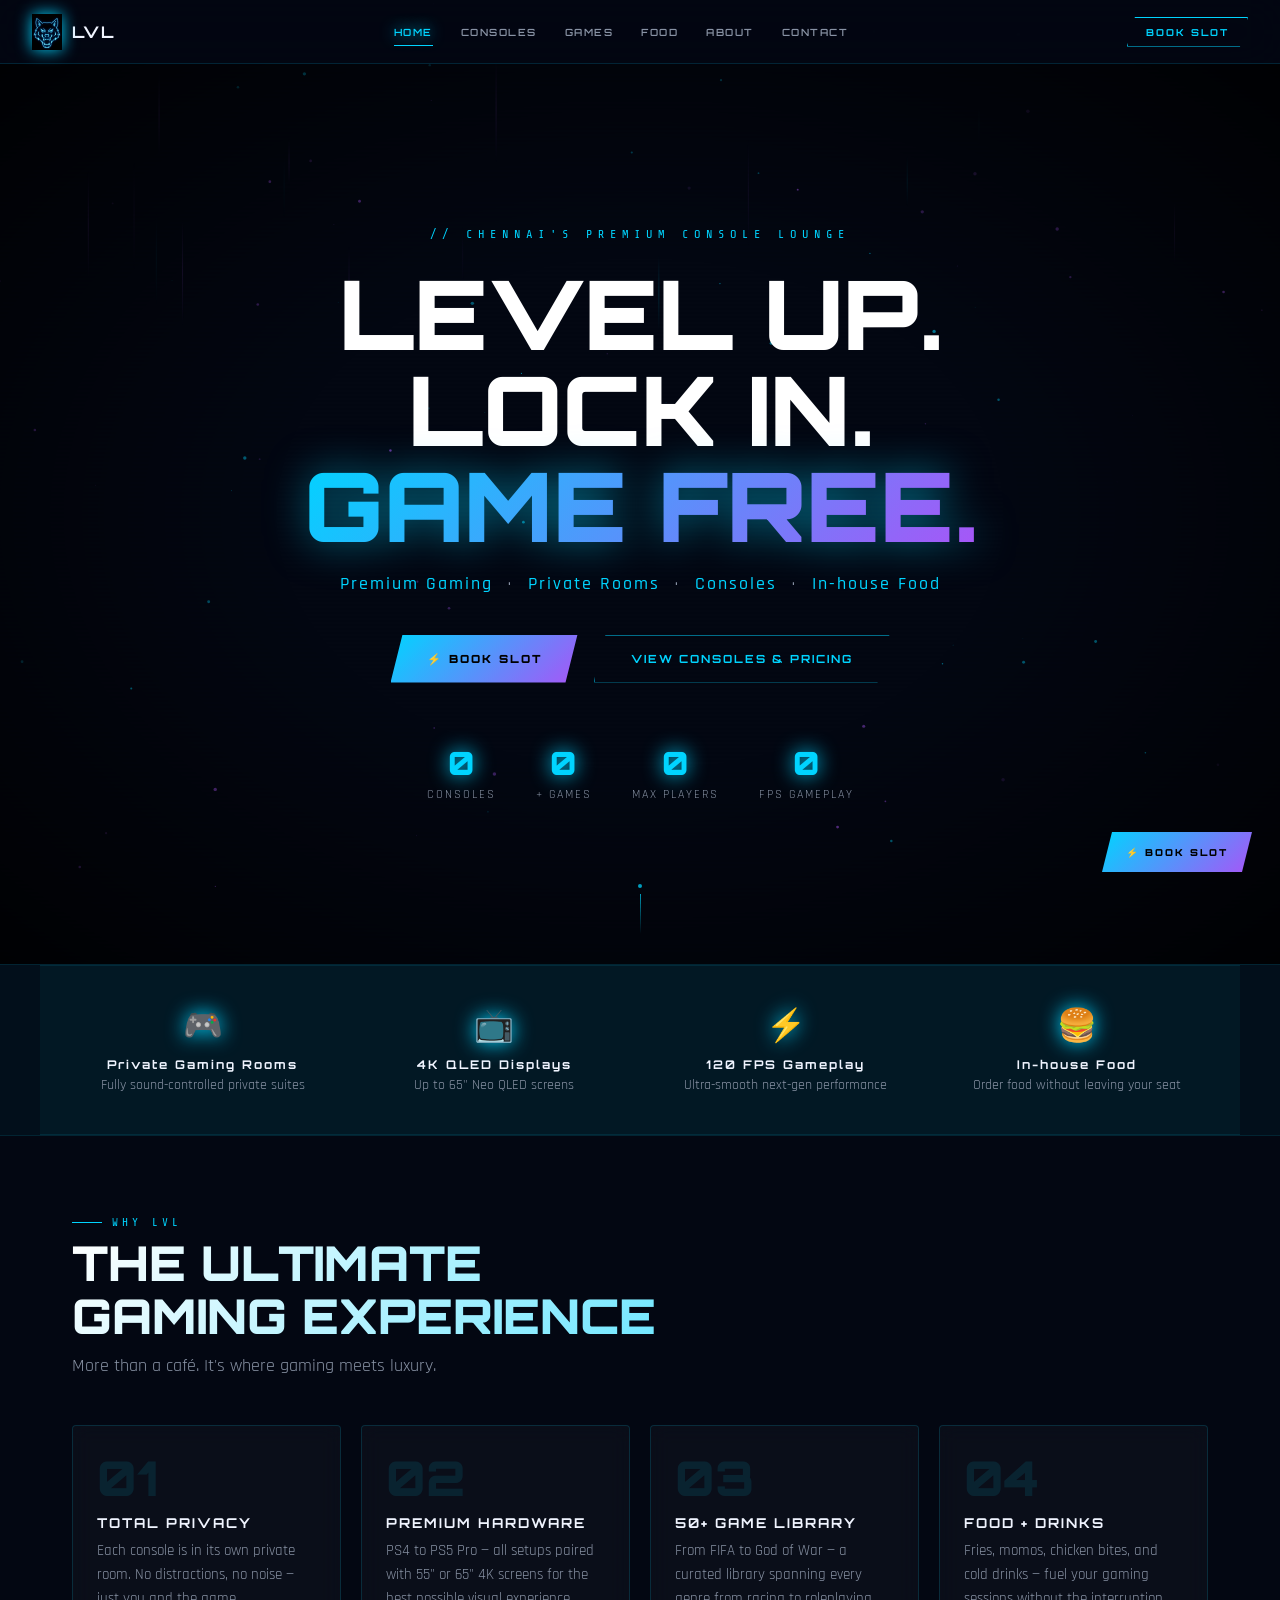
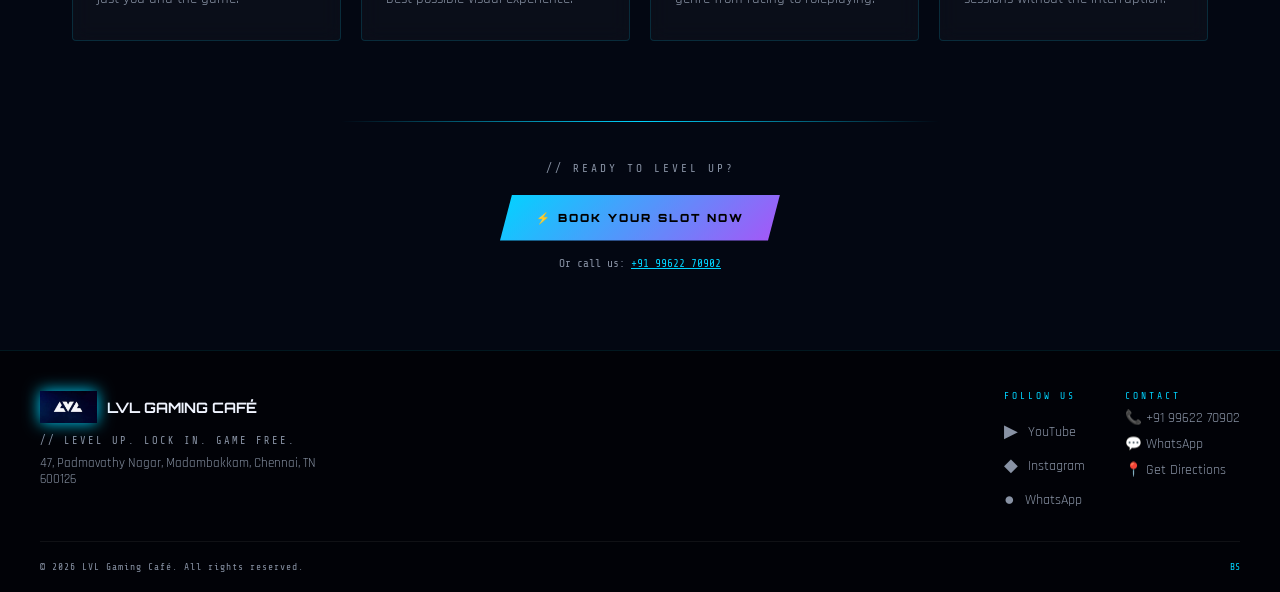
==== commit aaabd8f0: "Logo Updated" ====
--- a/index.html
+++ b/index.html
@@ -12,7 +12,7 @@
 
 <!-- LOADING SCREEN -->
 <div id="loader">
-  <img src="logo.png" class="loader-logo" alt="LVL Logo" onerror="this.style.display='none'">
+  <img src="assets/LVL BW logo.png" class="loader-logo" alt="LVL Logo" onerror="this.style.display='none'">
   <div style="font-family:'Orbitron',monospace;font-size:1.2rem;font-weight:900;color:#00d4ff;letter-spacing:4px;margin-top:16px;text-shadow:0 0 20px #00d4ff" id="loaderBrand">LVL</div>
   <div class="loader-bar"><div class="loader-fill"></div></div>
   <div class="loader-text" id="loaderText">INITIALIZING SYSTEMS...</div>
@@ -24,12 +24,12 @@
 <!-- NAVIGATION -->
 <nav id="mainNav">
   <a class="nav-logo" onclick="showPage('home')">
-    <img src="logo.png" alt="LVL" onerror="this.style.display='none'">
+    <img src="assets/LVL BW logo.png" alt="LVL" onerror="this.style.display='none'">
     <span class="nav-brand">LVL</span>
   </a>
   <ul class="nav-links">
     <li><a href="#" onclick="showPage('home')" data-page="home" class="active">HOME</a></li>
-    <li><a href="#" onclick="showPage('rooms')" data-page="rooms">ROOMS</a></li>
+    <li><a href="#" onclick="showPage('rooms')" data-page="rooms">CONSOLES</a></li>
     <li><a href="#" onclick="showPage('games')" data-page="games">GAMES</a></li>
     <li><a href="#" onclick="showPage('food')" data-page="food">FOOD</a></li>
     <li><a href="#" onclick="showPage('about')" data-page="about">ABOUT</a></li>
@@ -44,7 +44,7 @@
 <!-- MOBILE NAV -->
 <div class="mobile-nav" id="mobileNav">
   <a href="#" onclick="showPage('home');toggleMobileNav()" data-page="home">HOME</a>
-  <a href="#" onclick="showPage('rooms');toggleMobileNav()" data-page="rooms">ROOMS</a>
+  <a href="#" onclick="showPage('rooms');toggleMobileNav()" data-page="rooms">CONSOLES</a>
   <a href="#" onclick="showPage('games');toggleMobileNav()" data-page="games">GAMES</a>
   <a href="#" onclick="showPage('food');toggleMobileNav()" data-page="food">FOOD</a>
   <a href="#" onclick="showPage('about');toggleMobileNav()" data-page="about">ABOUT</a>
@@ -526,7 +526,7 @@
 <div class="page" id="page-booking">
   <div class="page-hero fade-in">
     <p class="section-label" style="justify-content:center">BOOK A SLOT</p>
-    <h1 class="section-title" style="text-align:center">RESERVE YOUR<br>GAMING ROOM</h1>
+    <h1 class="section-title" style="text-align:center">RESERVE YOUR<br>CONSOLE</h1>
   </div>
   <div class="booking-section">
     <div class="booking-intro fade-in">
@@ -590,8 +590,8 @@
       </div>
     </div>
     <div class="footer-bottom">
-      <p class="footer-copy">© 2025 LVL Gaming Café. All rights reserved.</p>
-      <p class="footer-dev">Developed by <a href="https://linkedin.com/in/bavya-saravanakumar" target="_blank">Bavya S</a></p>
+      <p class="footer-copy">© 2026 LVL Gaming Café. All rights reserved.</p>
+      <p class="footer-dev"> <a href="https://linkedin.com/in/bavya-saravanakumar" target="_blank">BS</a></p>
     </div>
   </div>
 </footer>
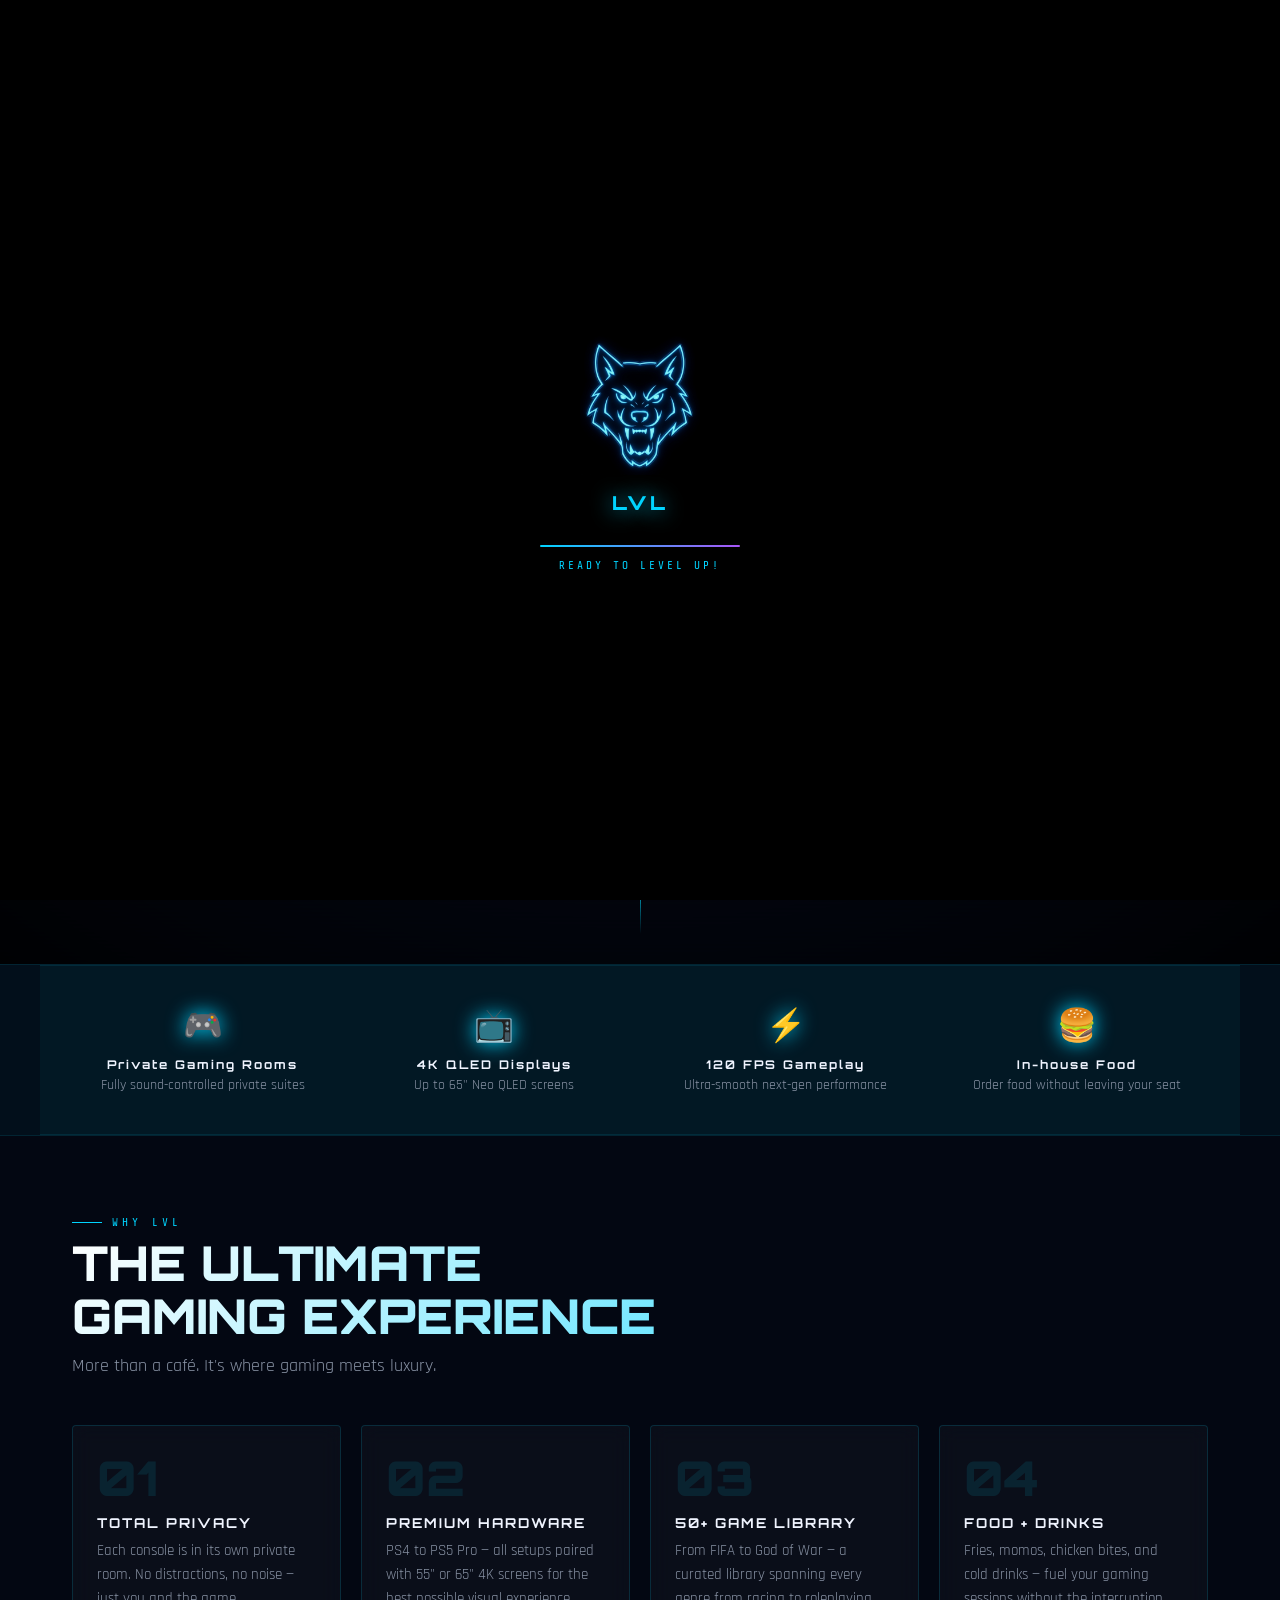
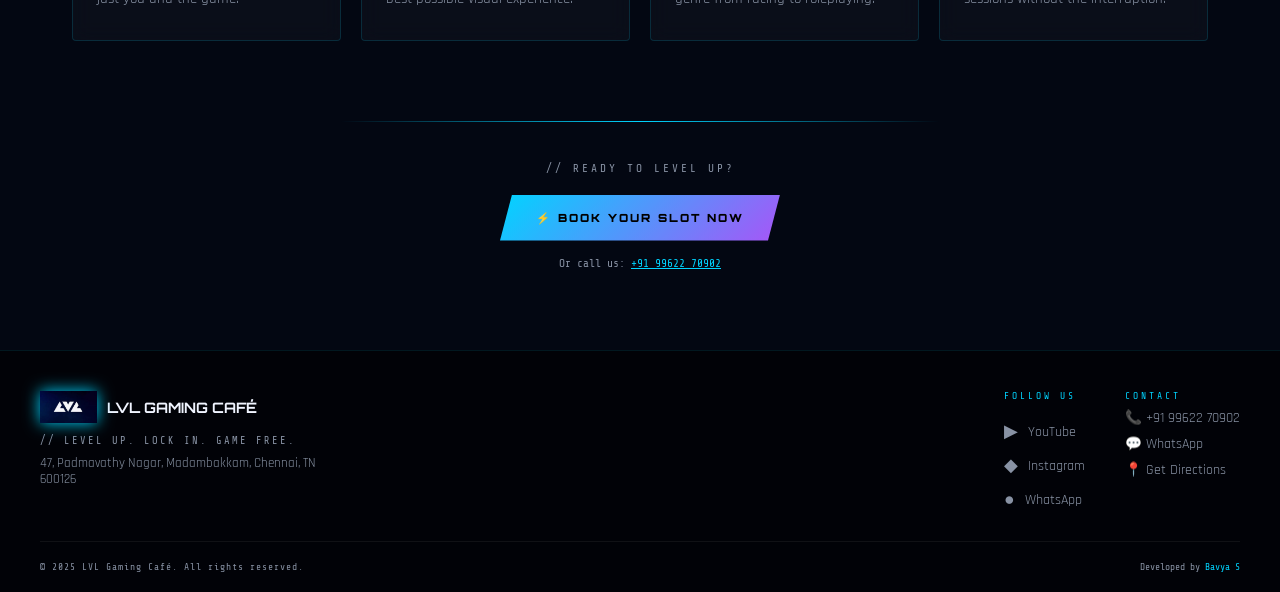
==== commit 553a2ba7: "Clean layout of each pages" ====
--- a/index.html
+++ b/index.html
@@ -7,13 +7,14 @@
 <link rel="preconnect" href="https://fonts.googleapis.com">
 <link href="https://fonts.googleapis.com/css2?family=Orbitron:wght@400;600;700;900&family=Rajdhani:wght@300;400;500;600;700&family=Share+Tech+Mono&display=swap" rel="stylesheet">
 <link rel="stylesheet" href="css/style.css">
+<link rel="stylesheet" href="css/home.css">
 </head>
 <body>
 
 <!-- LOADING SCREEN -->
 <div id="loader">
   <img src="assets/LVL BW logo.png" class="loader-logo" alt="LVL Logo" onerror="this.style.display='none'">
-  <div style="font-family:'Orbitron',monospace;font-size:1.2rem;font-weight:900;color:#00d4ff;letter-spacing:4px;margin-top:16px;text-shadow:0 0 20px #00d4ff" id="loaderBrand">LVL</div>
+  <div style="font-family:'Orbitron',monospace;font-size:1.2rem;font-weight:900;color:#00d4ff;letter-spacing:4px;margin-top:16px;text-shadow:0 0 20px #00d4ff">LVL</div>
   <div class="loader-bar"><div class="loader-fill"></div></div>
   <div class="loader-text" id="loaderText">INITIALIZING SYSTEMS...</div>
 </div>
@@ -23,19 +24,19 @@
 
 <!-- NAVIGATION -->
 <nav id="mainNav">
-  <a class="nav-logo" onclick="showPage('home')">
-    <img src="assets/LVL BW logo.png" alt="LVL" onerror="this.style.display='none'">
+  <a class="nav-logo" href="index.html">
+    <img src="assets/logo.png" alt="LVL" onerror="this.style.display='none'">
     <span class="nav-brand">LVL</span>
   </a>
   <ul class="nav-links">
-    <li><a href="#" onclick="showPage('home')" data-page="home" class="active">HOME</a></li>
-    <li><a href="#" onclick="showPage('rooms')" data-page="rooms">CONSOLES</a></li>
-    <li><a href="#" onclick="showPage('games')" data-page="games">GAMES</a></li>
-    <li><a href="#" onclick="showPage('food')" data-page="food">FOOD</a></li>
-    <li><a href="#" onclick="showPage('about')" data-page="about">ABOUT</a></li>
-    <li><a href="#" onclick="showPage('booking')" data-page="booking">CONTACT</a></li>
+    <li><a href="index.html" data-page="home">HOME</a></li>
+    <li><a href="rooms.html" data-page="rooms">ROOMS</a></li>
+    <li><a href="games.html" data-page="games">GAMES</a></li>
+    <li><a href="food.html" data-page="food">FOOD</a></li>
+    <li><a href="about.html" data-page="about">ABOUT</a></li>
+    <li><a href="booking.html" data-page="booking">CONTACT</a></li>
   </ul>
-  <button class="nav-cta" onclick="showPage('booking')">BOOK SLOT</button>
+  <a class="nav-cta" href="booking.html">BOOK SLOT</a>
   <div class="hamburger" onclick="toggleMobileNav()" id="hamburger">
     <span></span><span></span><span></span>
   </div>
@@ -43,19 +44,19 @@
 
 <!-- MOBILE NAV -->
 <div class="mobile-nav" id="mobileNav">
-  <a href="#" onclick="showPage('home');toggleMobileNav()" data-page="home">HOME</a>
-  <a href="#" onclick="showPage('rooms');toggleMobileNav()" data-page="rooms">CONSOLES</a>
-  <a href="#" onclick="showPage('games');toggleMobileNav()" data-page="games">GAMES</a>
-  <a href="#" onclick="showPage('food');toggleMobileNav()" data-page="food">FOOD</a>
-  <a href="#" onclick="showPage('about');toggleMobileNav()" data-page="about">ABOUT</a>
-  <a href="#" onclick="showPage('booking');toggleMobileNav()" data-page="booking">CONTACT / BOOK</a>
+  <a href="index.html">HOME</a>
+  <a href="rooms.html">ROOMS</a>
+  <a href="games.html">GAMES</a>
+  <a href="food.html">FOOD</a>
+  <a href="about.html">ABOUT</a>
+  <a href="booking.html">CONTACT / BOOK</a>
 </div>
 
 <!-- FLOATING BOOK BUTTON -->
-<button id="floatBook" onclick="showPage('booking')">⚡ BOOK SLOT</button>
+<a id="floatBook" href="booking.html">⚡ BOOK SLOT</a>
 
 <!-- ==================== HOME PAGE ==================== -->
-<div class="page active" id="page-home">
+<div class="page-wrapper">
   <section class="hero">
     <div class="hero-vignette"></div>
     <div class="hero-scanline"></div>
@@ -69,8 +70,8 @@
         <span>Premium Gaming</span> &nbsp;•&nbsp; <span>Private Rooms</span> &nbsp;•&nbsp; <span>Consoles</span> &nbsp;•&nbsp; <span>In-house Food</span>
       </p>
       <div class="hero-ctas">
-        <button class="btn-primary" onclick="showPage('booking')">⚡ BOOK SLOT</button>
-        <button class="btn-outline" onclick="showPage('rooms')">VIEW CONSOLES & PRICING</button>
+        <a class="btn-primary" href="booking.html">⚡ BOOK SLOT</a>
+        <a class="btn-outline" href="rooms.html">VIEW CONSOLES &amp; PRICING</a>
       </div>
       <div class="hero-stats">
         <div class="hero-stat">
@@ -134,433 +135,11 @@
     </div>
   </div>
 
-  <div style="text-align:center;padding:0 2rem 80px">
+  <div class="home-cta-strip">
     <div class="neon-divider" style="margin-bottom:40px"></div>
     <p style="font-family:var(--font-mono);font-size:0.7rem;color:var(--text-muted);letter-spacing:3px;margin-bottom:20px">// READY TO LEVEL UP?</p>
-    <button class="btn-primary" onclick="showPage('booking')" style="margin:0 auto">⚡ BOOK YOUR SLOT NOW</button>
+    <a class="btn-primary" href="booking.html" style="margin:0 auto">⚡ BOOK YOUR SLOT NOW</a>
     <p style="margin-top:16px;font-family:var(--font-mono);font-size:0.7rem;color:var(--text-muted)">Or call us: <a href="tel:9962270902" style="color:var(--neon-blue)">+91 99622 70902</a></p>
-  </div>
-</div>
-
-<!-- ==================== ROOMS PAGE ==================== -->
-<div class="page" id="page-rooms">
-  <div class="page-hero fade-in">
-    <p class="section-label" style="justify-content:center">PRIVATE GAMING ROOMS</p>
-    <h1 class="section-title" style="text-align:center">YOUR OWN<br>GAMING UNIVERSE</h1>
-    <p class="section-sub" style="text-align:center;margin:12px auto 0">Every console lives in a separate private room. Sound-controlled, distraction-free, crafted for the best gaming experience.</p>
-  </div>
-
-  <div class="rooms-section">
-    <div class="rooms-intro">
-      <div class="glass-card room-feat fade-in">
-        <div class="room-feat-icon">🔇</div>
-        <div><h3>SOUND CONTROLLED</h3><p>Acoustic-treated private rooms that block out everything except your game.</p></div>
-      </div>
-      <div class="glass-card room-feat fade-in stagger-1">
-        <div class="room-feat-icon">🚪</div>
-        <div><h3>FULLY PRIVATE</h3><p>Dedicated door, private space — ideal for solo grind or squad sessions.</p></div>
-      </div>
-      <div class="glass-card room-feat fade-in stagger-2">
-        <div class="room-feat-icon">👨‍👩‍👧‍👦</div>
-        <div><h3>GROUPS WELCOME</h3><p>Fits up to 4 players per room. Perfect for friend groups and hangouts.</p></div>
-      </div>
-      <div class="glass-card room-feat fade-in stagger-3">
-        <div class="room-feat-icon">💺</div>
-        <div><h3>PREMIUM SEATING</h3><p>Ergonomic chairs and ambient lighting curated for long gaming sessions.</p></div>
-      </div>
-    </div>
-
-    <p class="section-label">PRICING</p>
-    <h2 class="section-title" style="margin-bottom:32px">CONSOLE & <span style="background:linear-gradient(135deg,var(--neon-blue),var(--neon-purple));-webkit-background-clip:text;-webkit-text-fill-color:transparent;background-clip:text">PRICING</span></h2>
-
-    <div class="consoles-grid">
-      <!-- PS4 -->
-      <div class="glass-card rgb-border console-card ps4-accent fade-in">
-        <div class="console-card-header">
-          <div class="console-badge">PS4</div>
-          <div class="console-name">PlayStation 4</div>
-          <div class="console-tv">📺 55" 4K TV</div>
-        </div>
-        <div class="price-table">
-          <div class="price-row"><span class="price-players">👤 1 Player</span><span class="price-amount">₹100/hr</span></div>
-          <div class="price-row"><span class="price-players">👥 2 Players</span><span class="price-amount">₹180/hr</span></div>
-          <div class="price-row"><span class="price-players">👥 3 Players</span><span class="price-amount">₹260/hr</span></div>
-          <div class="price-row"><span class="price-players">👥 4 Players</span><span class="price-amount">₹340/hr</span></div>
-        </div>
-        <div class="price-note">₹50/hr per accompanying person</div>
-      </div>
-      <!-- PS5 55" -->
-      <div class="glass-card rgb-border console-card ps5-55-accent fade-in stagger-1">
-        <div class="console-card-header">
-          <div class="console-badge">PS5 · 55"</div>
-          <div class="console-name">PlayStation 5</div>
-          <div class="console-tv">📺 55" 4K Neo QLED TV</div>
-        </div>
-        <div class="price-table">
-          <div class="price-row"><span class="price-players">👤 1 Player</span><span class="price-amount">₹120/hr</span></div>
-          <div class="price-row"><span class="price-players">👥 2 Players</span><span class="price-amount">₹220/hr</span></div>
-          <div class="price-row"><span class="price-players">👥 3 Players</span><span class="price-amount">₹320/hr</span></div>
-          <div class="price-row"><span class="price-players">👥 4 Players</span><span class="price-amount">₹420/hr</span></div>
-        </div>
-        <div class="price-note">₹50/hr per accompanying person</div>
-      </div>
-      <!-- PS5 65" -->
-      <div class="glass-card rgb-border console-card fade-in stagger-2">
-        <div class="console-card-header">
-          <div class="console-badge">PS5 · 65"</div>
-          <div class="console-name">PlayStation 5</div>
-          <div class="console-tv">📺 65" 4K QLED TV</div>
-        </div>
-        <div class="price-table">
-          <div class="price-row"><span class="price-players">👤 1 Player</span><span class="price-amount">₹140/hr</span></div>
-          <div class="price-row"><span class="price-players">👥 2 Players</span><span class="price-amount">₹260/hr</span></div>
-          <div class="price-row"><span class="price-players">👥 3 Players</span><span class="price-amount">₹380/hr</span></div>
-          <div class="price-row"><span class="price-players">👥 4 Players</span><span class="price-amount">₹500/hr</span></div>
-        </div>
-        <div class="price-note">₹50/hr per accompanying person</div>
-      </div>
-      <!-- PS5 Pro -->
-      <div class="glass-card rgb-border console-card pspro-accent fade-in stagger-3">
-        <div class="console-card-header">
-          <div class="console-badge">PS5 PRO</div>
-          <div class="console-name">PlayStation 5 Pro</div>
-          <div class="console-tv">📺 65" 4K QLED TV</div>
-        </div>
-        <div class="price-table">
-          <div class="price-row"><span class="price-players">👤 1 Player</span><span class="price-amount">₹160/hr</span></div>
-          <div class="price-row"><span class="price-players">👥 2 Players</span><span class="price-amount">₹300/hr</span></div>
-          <div class="price-row"><span class="price-players">👥 3 Players</span><span class="price-amount">₹440/hr</span></div>
-          <div class="price-row"><span class="price-players">👥 4 Players</span><span class="price-amount">₹580/hr</span></div>
-        </div>
-        <div class="price-note">Parents with children exempt from extra charge</div>
-      </div>
-      
-    </div>
-    <div class="transition-opacity opacity-100 animate-slide-in-up" style=""><div data-slot="card" class="bg-card text-card-foreground flex flex-col gap-6 rounded-xl border py-6 shadow-sm glass-blur border-neon/50 max-w-4xl mx-auto mb-8"><div data-slot="card-header" class="@container/card-header grid auto-rows-min grid-rows-[auto_auto] items-start gap-1.5 px-6 has-data-[slot=card-action]:grid-cols-[1fr_auto] [.border-b]:pb-6"><div data-slot="card-title" class="leading-none font-semibold flex items-center gap-2 neon-text"><svg xmlns="http://www.w3.org/2000/svg" width="24" height="24" viewBox="0 0 24 24" fill="none" stroke="currentColor" stroke-width="2" stroke-linecap="round" stroke-linejoin="round" class="lucide lucide-info h-5 w-5" aria-hidden="true"><circle cx="12" cy="12" r="10"></circle><path d="M12 16v-4"></path><path d="M12 8h.01"></path></svg>Important Notes</div></div><div data-slot="card-content" class="px-6 space-y-3 text-muted-foreground"><p>• ₹50 per person per hour for accompanying persons</p><p>• Parents accompanying children are exempt</p></div></div></div>
-  </div>
-</div>
-
-<!-- ==================== GAMES PAGE ==================== -->
-<div class="page" id="page-games">
-  <div class="page-hero fade-in">
-    <p class="section-label" style="justify-content:center">GAME LIBRARY</p>
-    <h1 class="section-title" style="text-align:center">55+ GAMES<br>ACROSS ALL CONSOLES</h1>
-    <p class="section-sub" style="text-align:center;margin:12px auto 0">Filter by console, players, or genre to find your perfect match.</p>
-  </div>
-
-  <div class="games-section">
-    <div class="filters-wrapper fade-in">
-      <div class="filter-group">
-        <div class="filter-label">CONSOLE</div>
-        <div class="filter-btns">
-          <button class="filter-btn active" data-filter="console" data-value="all">ALL</button>
-          <button class="filter-btn" data-filter="console" data-value="ps4">PS4</button>
-          <button class="filter-btn" data-filter="console" data-value="ps5-55">PS5 55"</button>
-          <button class="filter-btn" data-filter="console" data-value="ps5-65">PS5 65"</button>
-          <button class="filter-btn" data-filter="console" data-value="ps5-pro">PS5 PRO</button>
-        </div>
-      </div>
-      <div class="filter-group">
-        <div class="filter-label">PLAYERS</div>
-        <div class="filter-btns">
-          <button class="filter-btn active" data-filter="players" data-value="all">ALL</button>
-          <button class="filter-btn" data-filter="players" data-value="1">SOLO</button>
-          <button class="filter-btn" data-filter="players" data-value="2">2 PLAYERS</button>
-          <button class="filter-btn" data-filter="players" data-value="multi">MULTIPLAYER</button>
-        </div>
-      </div>
-      <div class="filter-group">
-        <div class="filter-label">GENRE</div>
-        <div class="filter-btns">
-          <button class="filter-btn active" data-filter="genre" data-value="all">ALL</button>
-          <button class="filter-btn" data-filter="genre" data-value="Adventure">ADVENTURE</button>
-          <button class="filter-btn" data-filter="genre" data-value="Roleplay">ROLEPLAY</button>
-          <button class="filter-btn" data-filter="genre" data-value="Racing">RACING</button>
-          <button class="filter-btn" data-filter="genre" data-value="Sports">SPORTS</button>
-          <button class="filter-btn" data-filter="genre" data-value="Fighting">FIGHTING</button>
-        </div>
-      </div>
-    </div>
-    <div class="games-count">Showing <span id="gameCount">55</span> games</div>
-    <div class="games-grid" id="gamesGrid"></div>
-  </div>
-</div>
-
-<!-- ==================== FOOD PAGE ==================== -->
-<div class="page" id="page-food">
-  <div class="page-hero fade-in">
-    <p class="section-label" style="justify-content:center">IN-HOUSE MENU</p>
-    <h1 class="section-title" style="text-align:center">FUEL YOUR<br>SESSION</h1>
-    <p class="section-sub" style="text-align:center;margin:12px auto 0">Hot bites, loaded fries, and cold drinks — delivered to your room.</p>
-  </div>
-
-  <div class="food-section">
-    <div class="food-tabs">
-      <button class="food-tab active" data-panel="veg">🥦 VEG BITES</button>
-      <button class="food-tab" data-panel="nonveg">🍗 NON-VEG DELIGHTS</button>
-      <button class="food-tab" data-panel="combos">🔥 COMBOS</button>
-      <button class="food-tab" data-panel="beverages">🥤 BEVERAGES</button>
-    </div>
-
-    <!-- VEG -->
-    <div class="food-panel active" id="panel-veg">
-      <div class="glass-card rgb-border food-card fade-in">
-        <div class="food-card-img" style="background:linear-gradient(135deg,#1a3a1a,#0d2b0d)">
-          🍟<span class="steam-1">〰</span><span class="steam-2">〰</span><span class="steam-3">〰</span>
-        </div>
-        <div class="food-card-body">
-          <div class="food-card-name">Classic Fries</div>
-          <div class="food-card-price">₹95</div>
-        </div>
-      </div>
-      <div class="glass-card rgb-border food-card fade-in stagger-1">
-        <div class="food-card-img" style="background:linear-gradient(135deg,#2a1a0d,#3a2000)">
-          🍟<span class="steam-1">〰</span><span class="steam-2">〰</span>
-        </div>
-        <div class="food-card-body">
-          <div class="food-card-name">Peri Peri Fries</div>
-          <div class="food-card-price">₹100</div>
-        </div>
-      </div>
-      <div class="glass-card rgb-border food-card fade-in stagger-2">
-        <div class="food-card-img" style="background:linear-gradient(135deg,#1a1a3a,#0d1a3a)">
-          🧆<span class="steam-1">〰</span><span class="steam-2">〰</span><span class="steam-3">〰</span>
-        </div>
-        <div class="food-card-body">
-          <div class="food-card-name">Veg Nuggets</div>
-          <div class="food-card-desc">6 pcs</div>
-          <div class="food-card-price">₹120</div>
-        </div>
-      </div>
-      <div class="glass-card rgb-border food-card fade-in stagger-3">
-        <div class="food-card-img" style="background:linear-gradient(135deg,#1a2a1a,#0a2a0a)">
-          🥢<span class="steam-1">〰</span><span class="steam-2">〰</span>
-        </div>
-        <div class="food-card-body">
-          <div class="food-card-name">Veg Fingers</div>
-          <div class="food-card-desc">6 pcs</div>
-          <div class="food-card-price">₹120</div>
-        </div>
-      </div>
-      <div class="glass-card rgb-border food-card fade-in">
-        <div class="food-card-img" style="background:linear-gradient(135deg,#2a1a2a,#1a0a1a)">
-          🥟<span class="steam-1">〰</span><span class="steam-2">〰</span><span class="steam-3">〰</span>
-        </div>
-        <div class="food-card-body">
-          <div class="food-card-name">Fried Paneer Momos</div>
-          <div class="food-card-desc">6 pcs</div>
-          <div class="food-card-price">₹130</div>
-        </div>
-      </div>
-    </div>
-
-    <!-- NON-VEG -->
-    <div class="food-panel" id="panel-nonveg">
-      <div class="glass-card rgb-border food-card fade-in">
-        <div class="food-card-img" style="background:linear-gradient(135deg,#2a1a0a,#3a1500)">
-          🍜<span class="steam-1">〰</span><span class="steam-2">〰</span><span class="steam-3">〰</span>
-        </div>
-        <div class="food-card-body">
-          <div class="food-card-name">Chicken Cup Noodles</div>
-          <div class="food-card-price">₹80</div>
-        </div>
-      </div>
-      <div class="glass-card rgb-border food-card fade-in stagger-1">
-        <div class="food-card-img" style="background:linear-gradient(135deg,#2a0a0a,#3a1000)">
-          🍟<span class="steam-1">〰</span><span class="steam-2">〰</span>
-        </div>
-        <div class="food-card-body">
-          <div class="food-card-name">Chicken Loaded Fries</div>
-          <div class="food-card-price">₹120</div>
-        </div>
-      </div>
-      <div class="glass-card rgb-border food-card fade-in stagger-2">
-        <div class="food-card-img" style="background:linear-gradient(135deg,#1a0a0a,#2a0808)">
-          🍗<span class="steam-1">〰</span><span class="steam-2">〰</span><span class="steam-3">〰</span>
-        </div>
-        <div class="food-card-body">
-          <div class="food-card-name">Chicken Bites</div>
-          <div class="food-card-desc">6 pcs</div>
-          <div class="food-card-price">₹120</div>
-        </div>
-      </div>
-      <div class="glass-card rgb-border food-card fade-in stagger-3">
-        <div class="food-card-img" style="background:linear-gradient(135deg,#2a1a0a,#1a0808)">
-          🥟<span class="steam-1">〰</span><span class="steam-2">〰</span>
-        </div>
-        <div class="food-card-body">
-          <div class="food-card-name">Fried Chicken Momos</div>
-          <div class="food-card-desc">6 pcs</div>
-          <div class="food-card-price">₹140</div>
-        </div>
-      </div>
-      <div class="glass-card rgb-border food-card fade-in">
-        <div class="food-card-img" style="background:linear-gradient(135deg,#1a0808,#2a0a0a)">
-          🍿<span class="steam-1">〰</span><span class="steam-2">〰</span><span class="steam-3">〰</span>
-        </div>
-        <div class="food-card-body">
-          <div class="food-card-name">Chicken Popcorn</div>
-          <div class="food-card-desc">12 pcs</div>
-          <div class="food-card-price">₹160</div>
-        </div>
-      </div>
-      <div class="glass-card rgb-border food-card fade-in stagger-1">
-        <div class="food-card-img" style="background:linear-gradient(135deg,#2a0d0a,#1a0808)">
-          🍖<span class="steam-1">〰</span><span class="steam-2">〰</span>
-        </div>
-        <div class="food-card-body">
-          <div class="food-card-name">Chicken Nuggets</div>
-          <div class="food-card-desc">8 pcs</div>
-          <div class="food-card-price">₹160</div>
-        </div>
-      </div>
-    </div>
-
-    <!-- COMBOS -->
-    <div class="food-panel" id="panel-combos">
-      <div class="glass-card rgb-border food-card fade-in" style="grid-column:span 1">
-        <div class="food-card-img" style="background:linear-gradient(135deg,#0d2a0d,#1a3a1a);height:140px">
-          🥗🍟<span class="steam-1">〰</span><span class="steam-2">〰</span><span class="steam-3">〰</span>
-        </div>
-        <div class="food-card-body">
-          <div class="combo-badge">VEG COMBO</div>
-          <div class="food-card-name">Veg Combo</div>
-          <div class="food-card-includes">Nuggets 6 pcs + Fingers 4 pcs<br>Peri Peri Fries + 2 Beverages</div>
-          <div class="food-card-price">₹249</div>
-        </div>
-      </div>
-      <div class="glass-card rgb-border food-card fade-in stagger-1">
-        <div class="food-card-img" style="background:linear-gradient(135deg,#2a0808,#3a0d0d);height:140px">
-          🍗🍟<span class="steam-1">〰</span><span class="steam-2">〰</span><span class="steam-3">〰</span>
-        </div>
-        <div class="food-card-body">
-          <div class="combo-badge" style="background:rgba(255,45,85,0.15);border-color:rgba(255,45,85,0.3);color:var(--neon-red)">NON-VEG COMBO</div>
-          <div class="food-card-name">Non-Veg Combo</div>
-          <div class="food-card-includes">Nuggets 6 pcs + Popcorn 10 pcs<br>Peri Peri Fries + 2 Beverages</div>
-          <div class="food-card-price">₹299</div>
-        </div>
-      </div>
-    </div>
-
-    <!-- BEVERAGES -->
-    <div class="food-panel" id="panel-beverages">
-      <div class="bev-card glass-card rgb-border fade-in">
-        <div class="bev-icon">🟡</div>
-        <div class="bev-name">SPRITE</div>
-        <div class="bev-price">₹20</div>
-      </div>
-      <div class="bev-card glass-card rgb-border fade-in stagger-1">
-        <div class="bev-icon">🟠</div>
-        <div class="bev-name">FANTA</div>
-        <div class="bev-price">₹20</div>
-      </div>
-      <div class="bev-card glass-card rgb-border fade-in stagger-2">
-        <div class="bev-icon">🔵</div>
-        <div class="bev-name">PEPSI</div>
-        <div class="bev-price">₹20</div>
-      </div>
-    </div>
-  </div>
-</div>
-
-<!-- ==================== ABOUT PAGE ==================== -->
-<div class="page" id="page-about">
-  <div class="page-hero fade-in">
-    <p class="section-label" style="justify-content:center">ABOUT LVL</p>
-    <h1 class="section-title" style="text-align:center">WHERE GAMING<br>MEETS LUXURY</h1>
-  </div>
-  <div class="about-section">
-    <div class="about-grid">
-      <div class="about-text fade-in">
-        <p>LVL Gaming Café is a <strong>luxury console gaming lounge</strong> crafted for gamers who value comfort, performance, and uninterrupted play. Designed with a premium aesthetic and a focus on exclusivity, LVL offers private gaming rooms that let you fully immerse yourself in the game — whether you're competing, grinding, or unwinding with friends.</p>
-        <p>Each setup features <strong>high-end PlayStation consoles</strong> paired with stunning 4K displays delivering ultra-smooth 120 FPS gameplay, crystal-clear visuals, and responsive performance. Every detail — from ergonomic seating to acoustics and ambient lighting — is curated to elevate your gaming experience to the next level.</p>
-        <p>Beyond gaming, LVL Gaming Café enhances your sessions with a <strong>selection of delicious food and refreshments</strong>, ensuring long hours of play without breaking the flow. The atmosphere strikes the perfect balance between competitive energy and relaxed comfort, making it ideal for solo gamers, friend groups, and special hangouts.</p>
-        <p>📍 Located in <strong>Chennai, India</strong>, LVL Gaming Café is more than just a gaming space — it's a premium destination where gaming meets luxury. Whether you're here to play hard or chill harder, <strong>LVL is where you level up.</strong></p>
-        <div class="about-highlights">
-          <div class="glass-card about-highlight"><div class="highlight-icon">🎮</div><div class="highlight-text">PlayStation 4 & 5 Range</div></div>
-          <div class="glass-card about-highlight"><div class="highlight-icon">📺</div><div class="highlight-text">Up to 65" 4K QLED</div></div>
-          <div class="glass-card about-highlight"><div class="highlight-icon">⚡</div><div class="highlight-text">120 FPS Gameplay</div></div>
-          <div class="glass-card about-highlight"><div class="highlight-icon">🔒</div><div class="highlight-text">100% Private Rooms</div></div>
-        </div>
-      </div>
-      <div class="about-visual fade-in stagger-2">
-        <div class="about-visual-ring"></div>
-        <div class="about-visual-ring2"></div>
-        <img src="logo.png" class="about-logo-display" alt="LVL Logo" onerror="this.outerHTML='<div style=\'font-family:var(--font-display);font-size:6rem;font-weight:900;color:var(--neon-blue);text-shadow:0 0 40px var(--neon-blue)\'>LVL</div>'">
-      </div>
-    </div>
-
-    <div class="map-section fade-in">
-      <h2>📍 FIND US</h2>
-      <div class="contact-bar" style="margin-bottom:20px">
-        <div class="glass-card contact-item">
-          <div class="contact-icon">📍</div>
-          <div class="contact-info">
-            <div class="contact-label">ADDRESS</div>
-            <div class="contact-value">47, Padmavathy Nagar, Madambakkam, 73, 1st St, Selaiyur, Chennai, Tamil Nadu 600126</div>
-          </div>
-        </div>
-        <div class="glass-card contact-item">
-          <div class="contact-icon">📞</div>
-          <div class="contact-info">
-            <div class="contact-label">PHONE</div>
-            <div class="contact-value"><a href="tel:9962270902">+91 99622 70902</a></div>
-          </div>
-        </div>
-        <div class="glass-card contact-item">
-          <div class="contact-icon">📸</div>
-          <div class="contact-info">
-            <div class="contact-label">INSTAGRAM</div>
-            <div class="contact-value"><a href="https://www.instagram.com/lvl_gaming_cafe/" target="_blank">@lvl_gaming_cafe</a></div>
-          </div>
-        </div>
-      </div>
-      <div class="map-wrapper">
-        <iframe src="https://www.google.com/maps/embed?pb=!1m18!1m12!1m3!1d3888.745!2d80.192!3d12.916!2m3!1f0!2f0!3f0!3m2!1i1024!2i768!4f13.1!3m3!1m2!1s0x0%3A0x0!2zMTLCsDU0JzU3LjYiTiA4MMKwMTEnMzEuMiJF!5e0!3m2!1sen!2sin!4v1!5m2!1sen!2sin" allowfullscreen="" loading="lazy" referrerpolicy="no-referrer-when-downgrade" title="LVL Gaming Café Location"></iframe>
-      </div>
-    </div>
-  </div>
-</div>
-
-<!-- ==================== BOOKING PAGE ==================== -->
-<div class="page" id="page-booking">
-  <div class="page-hero fade-in">
-    <p class="section-label" style="justify-content:center">BOOK A SLOT</p>
-    <h1 class="section-title" style="text-align:center">RESERVE YOUR<br>CONSOLE</h1>
-  </div>
-  <div class="booking-section">
-    <div class="booking-intro fade-in">
-      <p style="font-family:var(--font-mono);font-size:0.7rem;color:var(--neon-blue);letter-spacing:3px">// FOR IMMEDIATE BOOKING</p>
-      <p style="margin-top:8px;color:var(--text-muted)">Call or WhatsApp us directly</p>
-      <a href="tel:9962270902" class="booking-phone-big">📞 +91 99622 70902</a>
-    </div>
-    <div class="glass-card form-wrap fade-in stagger-1">
-      <p style="font-family:var(--font-mono);font-size:0.65rem;color:var(--neon-blue);letter-spacing:3px;margin-bottom:24px">// OR SEND A BOOKING REQUEST VIA WHATSAPP</p>
-      <div class="form-group">
-        <label class="form-label" for="bookName">YOUR NAME</label>
-        <input type="text" id="bookName" class="form-input" placeholder="Enter your name">
-      </div>
-      <div class="form-group">
-        <label class="form-label" for="bookPhone">PHONE NUMBER *</label>
-        <input type="tel" id="bookPhone" class="form-input" placeholder="+91 XXXXX XXXXX" required>
-      </div>
-      <div class="form-group">
-        <label class="form-label" for="bookConsole">PREFERRED CONSOLE</label>
-        <select id="bookConsole" class="form-select">
-          <option value="">Select Console</option>
-          <option value="PS4 – 55&quot; 4K TV">PS4 – 55" 4K TV</option>
-          <option value="PS5 – 55&quot; 4K Neo QLED">PS5 – 55" 4K Neo QLED</option>
-          <option value="PS5 – 65&quot; 4K QLED">PS5 – 65" 4K QLED</option>
-          <option value="PS5 Pro – 65&quot; 4K QLED">PS5 Pro – 65" 4K QLED</option>
-        </select>
-      </div>
-      <div class="form-group">
-        <label class="form-label" for="bookTime">PREFERRED TIME</label>
-        <input type="text" id="bookTime" class="form-input" placeholder="e.g., Today 5 PM or Tomorrow 3 PM">
-      </div>
-      <button class="form-submit" onclick="submitBooking()">⚡ BOOK SLOT VIA WHATSAPP</button>
-      <p class="form-note">This will open WhatsApp with a pre-filled message to <a href="tel:9962270902">+91 99622 70902</a></p>
-    </div>
   </div>
 </div>
 
@@ -570,7 +149,7 @@
     <div class="footer-top">
       <div class="footer-brand">
         <div class="footer-logo">
-          <img src="logo.png" alt="LVL" onerror="this.style.display='none'">
+          <img src="assets/logo.png" alt="LVL" onerror="this.style.display='none'">
           <span class="footer-logo-text">LVL GAMING CAFÉ</span>
         </div>
         <p class="footer-tagline">// LEVEL UP. LOCK IN. GAME FREE.</p>
@@ -590,11 +169,13 @@
       </div>
     </div>
     <div class="footer-bottom">
-      <p class="footer-copy">© 2026 LVL Gaming Café. All rights reserved.</p>
-      <p class="footer-dev"> <a href="https://linkedin.com/in/bavya-saravanakumar" target="_blank">BS</a></p>
+      <p class="footer-copy">© 2025 LVL Gaming Café. All rights reserved.</p>
+      <p class="footer-dev">Developed by <a href="https://linkedin.com/in/bavya-saravanakumar" target="_blank">Bavya S</a></p>
     </div>
   </div>
 </footer>
+
 <script src="js/script.js"></script>
+<script src="js/home.js"></script>
 </body>
-</html>
+</html>
--- a/css/style.css
+++ b/css/style.css
@@ -1,4 +1,3 @@
-
 /* ===================== RESET & VARS ===================== */
 *,*::before,*::after{box-sizing:border-box;margin:0;padding:0}
 :root{
@@ -24,13 +23,14 @@
   overflow-x:hidden;
   cursor:default;
 }
+
 /* custom scrollbar */
 ::-webkit-scrollbar{width:4px}
 ::-webkit-scrollbar-track{background:#0a0a1a}
 ::-webkit-scrollbar-thumb{background:var(--neon-blue);border-radius:2px}
 
 /* ===================== CANVAS BACKGROUND ===================== */
-#particleCanvas{position:fixed;top:0;left:0;width:100%;height:100%;z-index:0;pointer-events:none}
+#particleCanvas{position:fixed;top:0;left:0;width:100%;height:100%;z-index:-1;pointer-events:none}
 
 /* ===================== LOADING SCREEN ===================== */
 #loader{
@@ -80,14 +80,28 @@
   font-weight:700;letter-spacing:2px;padding:8px 18px;cursor:pointer;
   transition:all 0.3s;text-transform:uppercase;
   clip-path:polygon(8px 0%,100% 0%,calc(100% - 8px) 100%,0% 100%);
+  text-decoration:none;display:inline-flex;align-items:center;
 }
 .nav-cta:hover{background:var(--neon-blue);color:#000;box-shadow:0 0 25px var(--neon-blue)}
 .hamburger{display:none;flex-direction:column;gap:5px;cursor:pointer;padding:4px}
 .hamburger span{width:24px;height:2px;background:var(--neon-blue);transition:all 0.3s;display:block}
 
-/* ===================== PAGES ===================== */
-.page{display:none;position:relative;z-index:1;padding-top:64px;min-height:100vh}
-.page.active{display:block}
+/* ===================== MOBILE NAV ===================== */
+.mobile-nav{
+  display:none;
+  position:fixed;top:64px;left:0;right:0;z-index:999;
+  background:rgba(3,7,18,0.98);
+  backdrop-filter:blur(20px);
+  border-bottom:1px solid rgba(0,212,255,0.2);
+  padding:20px;flex-direction:column;gap:4px;
+}
+.mobile-nav.open{display:flex}
+.mobile-nav a{
+  font-family:var(--font-display);font-size:0.75rem;font-weight:600;
+  color:var(--text-muted);text-decoration:none;padding:12px 16px;
+  letter-spacing:2px;transition:all 0.3s;border-left:2px solid transparent;
+}
+.mobile-nav a:hover,.mobile-nav a.active{color:var(--neon-blue);border-left-color:var(--neon-blue);padding-left:24px}
 
 /* ===================== FLOATING BOOK BUTTON ===================== */
 #floatBook{
@@ -98,10 +112,15 @@
   clip-path:polygon(10px 0%,100% 0%,calc(100% - 10px) 100%,0% 100%);
   animation:floatPulse 2s ease-in-out infinite;
   transition:transform 0.3s,box-shadow 0.3s;
-  text-transform:uppercase;
+  text-transform:uppercase;text-decoration:none;display:inline-block;
 }
 #floatBook:hover{transform:scale(1.08);box-shadow:0 0 30px var(--neon-blue),0 0 60px var(--neon-purple)}
 @keyframes floatPulse{0%,100%{box-shadow:0 0 15px var(--neon-blue)}50%{box-shadow:0 0 35px var(--neon-purple),0 0 60px var(--neon-blue)}}
+
+/* ===================== PAGE WRAPPER ===================== */
+.page-wrapper{
+  position:relative;z-index:1;padding-top:64px;min-height:100vh;
+}
 
 /* ===================== SECTION HEADERS ===================== */
 .section-label{
@@ -140,9 +159,7 @@
 .glass-card:hover::before{opacity:1}
 
 /* RGB border animation */
-.rgb-border{
-  position:relative;
-}
+.rgb-border{position:relative;}
 .rgb-border::after{
   content:'';position:absolute;inset:-1px;
   background:linear-gradient(90deg,var(--neon-blue),var(--neon-purple),var(--neon-red),var(--neon-blue));
@@ -154,46 +171,13 @@
 .rgb-border:hover::after{opacity:1}
 @keyframes rgbFlow{0%{background-position:0% 50%}100%{background-position:300% 50%}}
 
-/* ===================== HOME PAGE ===================== */
-.hero{
-  min-height:100vh;
-  display:flex;flex-direction:column;align-items:center;justify-content:center;
-  text-align:center;padding:2rem;position:relative;overflow:hidden;
-}
-.hero-eyebrow{
-  font-family:var(--font-mono);font-size:0.75rem;color:var(--neon-blue);
-  letter-spacing:6px;text-transform:uppercase;margin-bottom:24px;
-  animation:fadeSlideDown 0.8s ease forwards;opacity:0;
-}
-.hero-title{
-  font-family:var(--font-display);
-  font-size:clamp(2.5rem,8vw,6rem);
-  font-weight:900;line-height:1;
-  color:#fff;text-transform:uppercase;
-  animation:fadeSlideDown 0.8s ease 0.2s forwards;opacity:0;
-}
-.hero-title .accent{
-  display:block;
-  background:linear-gradient(135deg,var(--neon-blue),var(--neon-purple));
-  -webkit-background-clip:text;-webkit-text-fill-color:transparent;background-clip:text;
-  filter:drop-shadow(0 0 20px rgba(0,212,255,0.5));
-}
-.hero-sub{
-  margin-top:20px;color:var(--text-muted);font-size:1.1rem;
-  letter-spacing:2px;font-weight:300;
-  animation:fadeSlideDown 0.8s ease 0.4s forwards;opacity:0;
-}
-.hero-sub span{color:var(--neon-blue);font-weight:500}
-.hero-ctas{
-  display:flex;gap:16px;margin-top:40px;flex-wrap:wrap;justify-content:center;
-  animation:fadeSlideDown 0.8s ease 0.6s forwards;opacity:0;
-}
+/* ===================== BUTTONS ===================== */
 .btn-primary{
   background:linear-gradient(135deg,var(--neon-blue),var(--neon-purple));
   color:#000;font-family:var(--font-display);font-size:0.7rem;font-weight:900;
   letter-spacing:2px;padding:16px 36px;cursor:pointer;border:none;
   clip-path:polygon(12px 0%,100% 0%,calc(100% - 12px) 100%,0% 100%);
-  transition:all 0.3s;text-transform:uppercase;
+  transition:all 0.3s;text-transform:uppercase;text-decoration:none;display:inline-block;
 }
 .btn-primary:hover{
   transform:scale(1.05);
@@ -205,426 +189,19 @@
   color:var(--neon-blue);font-family:var(--font-display);font-size:0.7rem;font-weight:700;
   letter-spacing:2px;padding:16px 36px;cursor:pointer;
   clip-path:polygon(12px 0%,100% 0%,calc(100% - 12px) 100%,0% 100%);
-  transition:all 0.3s;text-transform:uppercase;
+  transition:all 0.3s;text-transform:uppercase;text-decoration:none;display:inline-block;
 }
 .btn-outline:hover{
   background:rgba(0,212,255,0.1);border-color:var(--neon-blue);
   box-shadow:0 0 25px rgba(0,212,255,0.3);
 }
-.hero-stats{
-  display:flex;gap:40px;margin-top:60px;flex-wrap:wrap;justify-content:center;
-  animation:fadeSlideDown 0.8s ease 0.8s forwards;opacity:0;
-}
-.hero-stat{text-align:center}
-.hero-stat-num{
-  font-family:var(--font-display);font-size:2rem;font-weight:900;
-  color:var(--neon-blue);text-shadow:0 0 20px var(--neon-blue);
-}
-.hero-stat-label{font-size:0.75rem;color:var(--text-muted);letter-spacing:2px;text-transform:uppercase;margin-top:4px}
-.hero-scanline{
-  position:absolute;top:0;left:0;right:0;bottom:0;
-  background:repeating-linear-gradient(0deg,transparent,transparent 2px,rgba(0,0,0,0.03) 2px,rgba(0,0,0,0.03) 4px);
-  pointer-events:none;z-index:2;
-}
-.hero-vignette{
-  position:absolute;inset:0;
-  background:radial-gradient(ellipse at center,transparent 40%,rgba(0,0,0,0.8) 100%);
-  pointer-events:none;z-index:1;
-}
-.scroll-indicator{
-  position:absolute;bottom:30px;left:50%;transform:translateX(-50%);
-  display:flex;flex-direction:column;align-items:center;gap:6px;
-  animation:bounce 2s ease-in-out infinite;
-}
-.scroll-dot{width:4px;height:4px;border-radius:50%;background:var(--neon-blue)}
-.scroll-line{width:1px;height:40px;background:linear-gradient(to bottom,var(--neon-blue),transparent)}
-@keyframes bounce{0%,100%{transform:translateX(-50%) translateY(0)}50%{transform:translateX(-50%) translateY(8px)}}
-@keyframes fadeSlideDown{from{opacity:0;transform:translateY(-20px)}to{opacity:1;transform:translateY(0)}}
-
-/* Features strip */
-.features-strip{
-  background:rgba(0,212,255,0.04);
-  border-top:1px solid rgba(0,212,255,0.1);
-  border-bottom:1px solid rgba(0,212,255,0.1);
-  padding:40px 2rem;
-  display:grid;grid-template-columns:repeat(auto-fit,minmax(200px,1fr));
-  gap:30px;max-width:1200px;margin:0 auto;
-}
-.feature-item{
-  text-align:center;
-  animation:fadeUp 0.6s ease both;
-}
-.feature-icon{font-size:2rem;margin-bottom:10px;filter:drop-shadow(0 0 10px var(--neon-blue))}
-.feature-title{font-family:var(--font-display);font-size:0.75rem;font-weight:700;letter-spacing:2px;color:var(--text-primary);margin-bottom:4px}
-.feature-desc{font-size:0.9rem;color:var(--text-muted)}
-
-/* why us */
-.home-section{max-width:1200px;margin:0 auto;padding:80px 2rem}
-.why-grid{
-  display:grid;grid-template-columns:repeat(auto-fit,minmax(260px,1fr));
-  gap:20px;margin-top:48px;
-}
-.why-card{
-  padding:28px 24px;
-  cursor:default;
-}
-.why-card .card-number{
-  font-family:var(--font-display);font-size:3rem;font-weight:900;
-  color:rgba(0,212,255,0.1);line-height:1;margin-bottom:12px;
-}
-.why-card:hover .card-number{color:rgba(0,212,255,0.3)}
-.why-card h3{font-family:var(--font-display);font-size:0.85rem;font-weight:700;letter-spacing:2px;margin-bottom:8px;color:var(--text-primary)}
-.why-card p{color:var(--text-muted);font-size:0.95rem;line-height:1.6}
-
-/* ===================== ROOMS PAGE ===================== */
+
+/* ===================== PAGE HERO (shared) ===================== */
 .page-hero{
   padding:80px 2rem 40px;
   text-align:center;
   max-width:800px;margin:0 auto;
 }
-.rooms-section{max-width:1200px;margin:0 auto;padding:20px 2rem 80px}
-.rooms-intro{
-  display:grid;grid-template-columns:repeat(auto-fit,minmax(250px,1fr));
-  gap:20px;margin-bottom:60px;
-}
-.room-feat{
-  padding:24px;
-  display:flex;align-items:flex-start;gap:16px;
-}
-.room-feat-icon{font-size:1.5rem;flex-shrink:0;filter:drop-shadow(0 0 8px var(--neon-purple))}
-.room-feat h3{font-family:var(--font-display);font-size:0.75rem;font-weight:700;letter-spacing:1.5px;margin-bottom:6px}
-.room-feat p{color:var(--text-muted);font-size:0.9rem}
-
-.consoles-grid{
-  display:grid;grid-template-columns:repeat(auto-fit,minmax(280px,1fr));
-  gap:24px;
-}
-.console-card{
-  padding:0;overflow:hidden;
-}
-.console-card-header{
-  padding:24px 24px 16px;
-  background:linear-gradient(135deg,rgba(0,212,255,0.08),rgba(168,85,247,0.08));
-  border-bottom:1px solid rgba(0,212,255,0.1);
-  position:relative;
-}
-.console-badge{
-  display:inline-block;font-family:var(--font-mono);font-size:0.6rem;
-  letter-spacing:2px;padding:4px 12px;margin-bottom:12px;
-  background:rgba(0,212,255,0.1);border:1px solid rgba(0,212,255,0.3);
-  color:var(--neon-blue);border-radius:2px;
-}
-.console-name{font-family:var(--font-display);font-size:1.2rem;font-weight:900;letter-spacing:1px}
-.console-tv{font-family:var(--font-mono);font-size:0.7rem;color:var(--text-muted);margin-top:4px;letter-spacing:1px}
-.console-card:hover .console-badge{
-  background:rgba(0,212,255,0.2);
-  box-shadow:0 0 15px rgba(0,212,255,0.3);
-}
-.price-table{padding:20px 24px}
-.price-row{
-  display:flex;justify-content:space-between;align-items:center;
-  padding:10px 0;border-bottom:1px solid rgba(255,255,255,0.04);
-  font-size:0.95rem;
-}
-.price-row:last-child{border-bottom:none}
-.price-players{color:var(--text-muted);display:flex;align-items:center;gap:6px;font-family:var(--font-mono);font-size:0.8rem}
-.price-amount{
-  font-family:var(--font-display);font-size:1rem;font-weight:700;
-  color:var(--neon-blue);
-}
-.price-note{
-  text-align:center;padding:20px;
-  font-family:var(--font-mono);font-size:0.7rem;color:var(--text-muted);
-  letter-spacing:1px;
-  background:rgba(255,255,255,0.02);border-top:1px solid rgba(0,212,255,0.1);
-}
-.ps4-accent .console-badge{color:#3b82f6;border-color:rgba(59,130,246,0.4);background:rgba(59,130,246,0.1)}
-.ps5-55-accent .console-badge{color:#a855f7;border-color:rgba(168,85,247,0.4);background:rgba(168,85,247,0.1)}
-.ps5-65-accent .console-badge{color:var(--neon-blue);border-color:rgba(0,212,255,0.4);background:rgba(0,212,255,0.1)}
-.pspro-accent .console-badge{color:var(--neon-red);border-color:rgba(255,45,85,0.4);background:rgba(255,45,85,0.1)}
-.pspro-accent .price-amount{color:var(--neon-red)}
-.pspro-accent{border-color:rgba(255,45,85,0.3)}
-.pspro-accent:hover{border-color:var(--neon-red);box-shadow:0 0 30px rgba(255,45,85,0.2)}
-
-/* ===================== GAMES PAGE ===================== */
-.games-section{max-width:1400px;margin:0 auto;padding:20px 2rem 80px}
-.filters-wrapper{
-  display:flex;flex-wrap:wrap;gap:16px;margin-bottom:32px;
-  padding:20px;
-  background:rgba(0,0,0,0.4);
-  border:1px solid rgba(0,212,255,0.1);
-}
-.filter-group{}
-.filter-label{font-family:var(--font-mono);font-size:0.65rem;color:var(--neon-blue);letter-spacing:2px;margin-bottom:8px}
-.filter-btns{display:flex;flex-wrap:wrap;gap:6px}
-.filter-btn{
-  background:transparent;border:1px solid rgba(255,255,255,0.1);
-  color:var(--text-muted);font-family:var(--font-display);font-size:0.55rem;
-  font-weight:600;letter-spacing:1.5px;padding:6px 12px;cursor:pointer;
-  transition:all 0.25s;text-transform:uppercase;
-}
-.filter-btn:hover{border-color:var(--neon-blue);color:var(--neon-blue)}
-.filter-btn.active{
-  border-color:var(--neon-blue);color:#000;
-  background:var(--neon-blue);
-  box-shadow:0 0 12px rgba(0,212,255,0.4);
-}
-.games-count{
-  font-family:var(--font-mono);font-size:0.7rem;color:var(--text-muted);
-  margin-bottom:20px;letter-spacing:2px;
-}
-.games-count span{color:var(--neon-blue)}
-.games-grid{
-  display:grid;grid-template-columns:repeat(auto-fill,minmax(200px,1fr));
-  gap:16px;
-}
-.game-card{
-  padding:0;overflow:hidden;cursor:pointer;
-  transition:all 0.4s cubic-bezier(0.23,1,0.32,1);
-  position:relative;
-}
-.game-card.hidden{display:none}
-.game-thumb{
-  aspect-ratio:16/9;
-  display:flex;align-items:center;justify-content:center;
-  position:relative;overflow:hidden;
-}
-.game-thumb-bg{
-  position:absolute;inset:0;
-  transition:transform 0.6s ease;
-}
-.game-card:hover .game-thumb-bg{transform:scale(1.1)}
-.game-thumb-icon{
-  font-size:2.5rem;z-index:1;position:relative;
-  filter:drop-shadow(0 0 10px rgba(0,0,0,0.8));
-}
-.game-info{padding:14px 14px 12px}
-.game-title{
-  font-family:var(--font-display);font-size:0.65rem;font-weight:700;
-  letter-spacing:1px;margin-bottom:8px;line-height:1.4;
-  display:-webkit-box;-webkit-line-clamp:2;-webkit-box-orient:vertical;overflow:hidden;
-}
-.game-tags{display:flex;gap:4px;flex-wrap:wrap}
-.game-tag{
-  font-family:var(--font-mono);font-size:0.55rem;letter-spacing:1px;
-  padding:2px 6px;border-radius:1px;
-}
-.tag-type{background:rgba(168,85,247,0.15);color:rgba(168,85,247,0.9);border:1px solid rgba(168,85,247,0.2)}
-.tag-players{background:rgba(0,212,255,0.1);color:rgba(0,212,255,0.8);border:1px solid rgba(0,212,255,0.2)}
-.game-consoles{
-  display:flex;gap:4px;margin-top:8px;flex-wrap:wrap;
-}
-.game-console-badge{
-  font-family:var(--font-mono);font-size:0.5rem;padding:2px 6px;
-  border-radius:1px;letter-spacing:0.5px;
-}
-.badge-ps4{background:rgba(59,130,246,0.15);color:#60a5fa;border:1px solid rgba(59,130,246,0.2)}
-.badge-ps555{background:rgba(168,85,247,0.15);color:#c084fc;border:1px solid rgba(168,85,247,0.2)}
-.badge-ps565{background:rgba(0,212,255,0.1);color:var(--neon-blue);border:1px solid rgba(0,212,255,0.2)}
-.badge-pspro{background:rgba(255,45,85,0.1);color:#ff6b81;border:1px solid rgba(255,45,85,0.2)}
-
-.game-card:hover{
-  transform:translateY(-6px) scale(1.02);
-  border-color:var(--neon-blue);
-  box-shadow:0 20px 40px rgba(0,0,0,0.5),0 0 20px rgba(0,212,255,0.2);
-}
-
-/* ===================== FOOD PAGE ===================== */
-.food-section{max-width:1200px;margin:0 auto;padding:20px 2rem 80px}
-.food-tabs{
-  display:flex;gap:0;border-bottom:1px solid rgba(0,212,255,0.2);
-  margin-bottom:40px;flex-wrap:wrap;
-}
-.food-tab{
-  background:transparent;border:none;border-bottom:2px solid transparent;
-  color:var(--text-muted);font-family:var(--font-display);font-size:0.65rem;
-  font-weight:700;letter-spacing:2px;padding:12px 20px;cursor:pointer;
-  transition:all 0.3s;text-transform:uppercase;margin-bottom:-1px;
-}
-.food-tab:hover{color:var(--neon-blue)}
-.food-tab.active{color:var(--neon-blue);border-bottom-color:var(--neon-blue);text-shadow:0 0 15px var(--neon-blue)}
-.food-panel{display:none}
-.food-panel.active{display:grid;grid-template-columns:repeat(auto-fill,minmax(220px,1fr));gap:20px}
-.food-card{
-  padding:0;overflow:hidden;cursor:default;
-  position:relative;
-}
-.food-card-img{
-  height:120px;
-  display:flex;align-items:center;justify-content:center;
-  font-size:3rem;
-  position:relative;overflow:hidden;
-}
-.food-card-img::after{
-  content:'';position:absolute;inset:0;
-  background:linear-gradient(to bottom,transparent 50%,rgba(3,7,18,0.9) 100%);
-}
-.steam-1,.steam-2,.steam-3{
-  position:absolute;font-size:1.2rem;bottom:60%;
-  animation:steam 2s ease-in-out infinite;
-  opacity:0;
-}
-.steam-1{left:40%;animation-delay:0s}
-.steam-2{left:50%;animation-delay:0.4s}
-.steam-3{left:60%;animation-delay:0.8s}
-@keyframes steam{
-  0%{opacity:0;transform:translateY(0) scale(0.8)}
-  30%{opacity:0.6}
-  100%{opacity:0;transform:translateY(-30px) scale(1.2)}
-}
-.food-card-body{padding:16px}
-.food-card-name{
-  font-family:var(--font-display);font-size:0.75rem;font-weight:700;
-  letter-spacing:1px;margin-bottom:6px;
-}
-.food-card-desc{font-size:0.85rem;color:var(--text-muted);margin-bottom:12px}
-.food-card-price{
-  font-family:var(--font-display);font-size:1.2rem;font-weight:900;
-  color:var(--neon-blue);
-}
-.food-card:hover .food-card-price{
-  text-shadow:0 0 20px var(--neon-blue);
-  animation:priceReveal 0.4s ease;
-}
-@keyframes priceReveal{0%{transform:scale(0.8)}100%{transform:scale(1)}}
-.combo-badge{
-  display:inline-block;font-family:var(--font-mono);font-size:0.55rem;
-  letter-spacing:2px;padding:3px 8px;margin-bottom:8px;
-  background:rgba(255,45,85,0.15);border:1px solid rgba(255,45,85,0.3);
-  color:var(--neon-red);
-}
-.food-card-includes{
-  font-size:0.8rem;color:var(--text-muted);margin:6px 0;
-  line-height:1.6;
-}
-.bev-grid{display:grid;grid-template-columns:repeat(auto-fill,minmax(150px,1fr));gap:16px}
-.bev-card{
-  padding:20px;text-align:center;
-}
-.bev-icon{font-size:2.5rem;margin-bottom:10px;filter:drop-shadow(0 0 8px var(--neon-blue))}
-.bev-name{font-family:var(--font-display);font-size:0.7rem;font-weight:700;letter-spacing:2px;margin-bottom:6px}
-.bev-price{font-family:var(--font-display);font-size:1rem;font-weight:900;color:var(--neon-blue)}
-
-/* ===================== ABOUT PAGE ===================== */
-.about-section{max-width:1200px;margin:0 auto;padding:20px 2rem 80px}
-.about-grid{display:grid;grid-template-columns:1fr 1fr;gap:40px;margin-bottom:60px}
-@media(max-width:768px){.about-grid{grid-template-columns:1fr}}
-.about-text p{color:var(--text-muted);font-size:1rem;line-height:1.8;margin-bottom:16px}
-.about-text p strong{color:var(--text-primary)}
-.about-highlights{display:grid;grid-template-columns:1fr 1fr;gap:16px;margin-top:24px}
-.about-highlight{
-  padding:16px;
-  display:flex;align-items:center;gap:12px;
-}
-.highlight-icon{font-size:1.3rem;filter:drop-shadow(0 0 6px var(--neon-blue))}
-.highlight-text{font-size:0.9rem;color:var(--text-muted);font-family:var(--font-mono);letter-spacing:1px}
-.about-visual{
-  position:relative;
-  display:flex;align-items:center;justify-content:center;
-}
-.about-logo-display{
-  width:70%;max-width:300px;
-  filter:drop-shadow(0 0 40px var(--neon-blue)) drop-shadow(0 0 80px var(--neon-purple));
-  animation:logoGlow 3s ease-in-out infinite;
-}
-@keyframes logoGlow{
-  0%,100%{filter:drop-shadow(0 0 40px var(--neon-blue)) drop-shadow(0 0 80px var(--neon-purple))}
-  50%{filter:drop-shadow(0 0 60px var(--neon-blue)) drop-shadow(0 0 120px var(--neon-purple)) brightness(1.2)}
-}
-.about-visual-ring{
-  position:absolute;width:110%;height:110%;
-  border:1px solid rgba(0,212,255,0.15);border-radius:50%;
-  animation:ringRotate 10s linear infinite;
-}
-.about-visual-ring2{
-  position:absolute;width:130%;height:130%;
-  border:1px solid rgba(168,85,247,0.1);border-radius:50%;
-  animation:ringRotate 15s linear infinite reverse;
-}
-@keyframes ringRotate{from{transform:rotate(0deg)}to{transform:rotate(360deg)}}
-.map-section{margin-top:20px}
-.map-section h2{font-family:var(--font-display);font-size:1rem;font-weight:700;letter-spacing:3px;margin-bottom:20px;color:var(--neon-blue)}
-.map-wrapper{
-  border:1px solid rgba(0,212,255,0.2);
-  border-radius:4px;overflow:hidden;
-  position:relative;
-}
-.map-wrapper::before{
-  content:'';position:absolute;inset:0;
-  border:2px solid transparent;
-  background:linear-gradient(45deg,var(--neon-blue),var(--neon-purple)) border-box;
-  -webkit-mask:linear-gradient(#fff 0 0) padding-box,linear-gradient(#fff 0 0);
-  -webkit-mask-composite:destination-out;mask-composite:exclude;
-  pointer-events:none;z-index:1;border-radius:4px;
-}
-.map-wrapper iframe{display:block;width:100%;height:320px;filter:invert(90%) hue-rotate(180deg) brightness(0.9) contrast(1.1)}
-.contact-bar{
-  display:grid;grid-template-columns:repeat(auto-fit,minmax(200px,1fr));
-  gap:16px;margin-top:20px;
-}
-.contact-item{
-  padding:20px;
-  display:flex;align-items:center;gap:14px;
-}
-.contact-icon{font-size:1.3rem;flex-shrink:0}
-.contact-info{}
-.contact-label{font-family:var(--font-mono);font-size:0.6rem;color:var(--text-muted);letter-spacing:2px;margin-bottom:2px}
-.contact-value{font-family:var(--font-display);font-size:0.75rem;font-weight:700;color:var(--text-primary)}
-.contact-item a{color:inherit;text-decoration:none}
-.contact-item:hover .contact-value{color:var(--neon-blue)}
-
-/* ===================== BOOKING PAGE ===================== */
-.booking-section{max-width:700px;margin:0 auto;padding:20px 2rem 80px}
-.booking-intro{
-  text-align:center;margin-bottom:40px;
-  padding:20px;background:rgba(0,212,255,0.04);border:1px solid rgba(0,212,255,0.15);
-}
-.booking-intro p{color:var(--text-muted);margin:8px 0}
-.booking-phone-big{
-  font-family:var(--font-display);font-size:1.5rem;font-weight:900;
-  color:var(--neon-blue);text-shadow:0 0 20px var(--neon-blue);
-  display:block;margin-top:12px;
-}
-.form-wrap{
-  background:rgba(255,255,255,0.02);
-  border:1px solid rgba(0,212,255,0.15);
-  padding:32px;
-}
-.form-group{margin-bottom:24px}
-.form-label{
-  display:block;font-family:var(--font-mono);font-size:0.65rem;
-  letter-spacing:3px;color:var(--neon-blue);margin-bottom:8px;
-  text-transform:uppercase;
-}
-.form-input,.form-select{
-  width:100%;background:rgba(0,0,0,0.5);
-  border:1px solid rgba(0,212,255,0.2);
-  color:var(--text-primary);font-family:var(--font-body);font-size:1rem;
-  padding:12px 16px;outline:none;
-  transition:border-color 0.3s,box-shadow 0.3s;
-  appearance:none;-webkit-appearance:none;
-}
-.form-input:focus,.form-select:focus{
-  border-color:var(--neon-blue);
-  box-shadow:0 0 20px rgba(0,212,255,0.15),inset 0 0 10px rgba(0,212,255,0.05);
-}
-.form-select option{background:#0a0a1a;color:var(--text-primary)}
-.form-submit{
-  width:100%;background:linear-gradient(135deg,var(--neon-blue),var(--neon-purple));
-  border:none;color:#000;font-family:var(--font-display);font-size:0.8rem;
-  font-weight:900;letter-spacing:3px;padding:18px;cursor:pointer;
-  text-transform:uppercase;transition:all 0.3s;
-  clip-path:polygon(12px 0%,100% 0%,calc(100% - 12px) 100%,0% 100%);
-}
-.form-submit:hover{
-  transform:scale(1.02);
-  box-shadow:0 0 40px rgba(0,212,255,0.6),0 0 80px rgba(168,85,247,0.4);
-}
-.form-note{
-  text-align:center;margin-top:16px;
-  font-family:var(--font-mono);font-size:0.65rem;color:var(--text-muted);letter-spacing:1px;
-}
-.form-note a{color:var(--neon-blue)}
 
 /* ===================== FOOTER ===================== */
 footer{
@@ -663,9 +240,7 @@
   display:flex;justify-content:space-between;align-items:center;flex-wrap:wrap;gap:10px;
 }
 .footer-copy{font-family:var(--font-mono);font-size:0.6rem;color:var(--text-muted);letter-spacing:1px}
-.footer-dev{
-  font-family:var(--font-mono);font-size:0.6rem;color:var(--text-muted);
-}
+.footer-dev{font-family:var(--font-mono);font-size:0.6rem;color:var(--text-muted);}
 .footer-dev a{color:var(--neon-blue);text-decoration:none}
 .footer-dev a:hover{text-shadow:0 0 10px var(--neon-blue)}
 
@@ -678,22 +253,11 @@
 .stagger-4{transition-delay:0.4s}
 @keyframes fadeUp{from{opacity:0;transform:translateY(20px)}to{opacity:1;transform:none}}
 
-/* ===================== MOBILE NAV ===================== */
-.mobile-nav{
-  display:none;
-  position:fixed;top:64px;left:0;right:0;z-index:999;
-  background:rgba(3,7,18,0.98);
-  backdrop-filter:blur(20px);
-  border-bottom:1px solid rgba(0,212,255,0.2);
-  padding:20px;flex-direction:column;gap:4px;
-}
-.mobile-nav.open{display:flex}
-.mobile-nav a{
-  font-family:var(--font-display);font-size:0.75rem;font-weight:600;
-  color:var(--text-muted);text-decoration:none;padding:12px 16px;
-  letter-spacing:2px;transition:all 0.3s;border-left:2px solid transparent;
-}
-.mobile-nav a:hover,.mobile-nav a.active{color:var(--neon-blue);border-left-color:var(--neon-blue);padding-left:24px}
+/* neon divider */
+.neon-divider{
+  height:1px;background:linear-gradient(90deg,transparent,var(--neon-blue),transparent);
+  margin:0 auto;max-width:600px;
+}
 
 /* ===================== RESPONSIVE ===================== */
 @media(max-width:900px){
@@ -703,16 +267,5 @@
   .footer-top{grid-template-columns:1fr 1fr}
 }
 @media(max-width:600px){
-  .hero-title{font-size:2rem}
-  .hero-stats{gap:20px}
-  .features-strip{grid-template-columns:1fr 1fr}
-  .about-highlights{grid-template-columns:1fr}
   .footer-top{grid-template-columns:1fr}
-  .form-wrap{padding:20px}
-}
-
-/* divider */
-.neon-divider{
-  height:1px;background:linear-gradient(90deg,transparent,var(--neon-blue),transparent);
-  margin:0 auto;max-width:600px;
-}
+}
--- a/css/home.css
+++ b/css/home.css
@@ -0,0 +1,102 @@
+/* ===================== HOME – HERO ===================== */
+.hero{
+  min-height:100vh;
+  display:flex;flex-direction:column;align-items:center;justify-content:center;
+  text-align:center;padding:2rem;position:relative;overflow:hidden;
+}
+.hero-eyebrow{
+  font-family:var(--font-mono);font-size:0.75rem;color:var(--neon-blue);
+  letter-spacing:6px;text-transform:uppercase;margin-bottom:24px;
+  animation:fadeSlideDown 0.8s ease forwards;opacity:0;
+}
+.hero-title{
+  font-family:var(--font-display);
+  font-size:clamp(2.5rem,8vw,6rem);
+  font-weight:900;line-height:1;
+  color:#fff;text-transform:uppercase;
+  animation:fadeSlideDown 0.8s ease 0.2s forwards;opacity:0;
+}
+.hero-title .accent{
+  display:block;
+  background:linear-gradient(135deg,var(--neon-blue),var(--neon-purple));
+  -webkit-background-clip:text;-webkit-text-fill-color:transparent;background-clip:text;
+  filter:drop-shadow(0 0 20px rgba(0,212,255,0.5));
+}
+.hero-sub{
+  margin-top:20px;color:var(--text-muted);font-size:1.1rem;
+  letter-spacing:2px;font-weight:300;
+  animation:fadeSlideDown 0.8s ease 0.4s forwards;opacity:0;
+}
+.hero-sub span{color:var(--neon-blue);font-weight:500}
+.hero-ctas{
+  display:flex;gap:16px;margin-top:40px;flex-wrap:wrap;justify-content:center;
+  animation:fadeSlideDown 0.8s ease 0.6s forwards;opacity:0;
+}
+.hero-stats{
+  display:flex;gap:40px;margin-top:60px;flex-wrap:wrap;justify-content:center;
+  animation:fadeSlideDown 0.8s ease 0.8s forwards;opacity:0;
+}
+.hero-stat{text-align:center}
+.hero-stat-num{
+  font-family:var(--font-display);font-size:2rem;font-weight:900;
+  color:var(--neon-blue);text-shadow:0 0 20px var(--neon-blue);
+}
+.hero-stat-label{font-size:0.75rem;color:var(--text-muted);letter-spacing:2px;text-transform:uppercase;margin-top:4px}
+.hero-scanline{
+  position:absolute;top:0;left:0;right:0;bottom:0;
+  background:repeating-linear-gradient(0deg,transparent,transparent 2px,rgba(0,0,0,0.03) 2px,rgba(0,0,0,0.03) 4px);
+  pointer-events:none;z-index:2;
+}
+.hero-vignette{
+  position:absolute;inset:0;
+  background:radial-gradient(ellipse at center,transparent 40%,rgba(0,0,0,0.8) 100%);
+  pointer-events:none;z-index:1;
+}
+.scroll-indicator{
+  position:absolute;bottom:30px;left:50%;transform:translateX(-50%);
+  display:flex;flex-direction:column;align-items:center;gap:6px;
+  animation:bounce 2s ease-in-out infinite;
+}
+.scroll-dot{width:4px;height:4px;border-radius:50%;background:var(--neon-blue)}
+.scroll-line{width:1px;height:40px;background:linear-gradient(to bottom,var(--neon-blue),transparent)}
+@keyframes bounce{0%,100%{transform:translateX(-50%) translateY(0)}50%{transform:translateX(-50%) translateY(8px)}}
+@keyframes fadeSlideDown{from{opacity:0;transform:translateY(-20px)}to{opacity:1;transform:translateY(0)}}
+
+/* ===================== HOME – FEATURES STRIP ===================== */
+.features-strip{
+  background:rgba(0,212,255,0.04);
+  border-top:1px solid rgba(0,212,255,0.1);
+  border-bottom:1px solid rgba(0,212,255,0.1);
+  padding:40px 2rem;
+  display:grid;grid-template-columns:repeat(auto-fit,minmax(200px,1fr));
+  gap:30px;max-width:1200px;margin:0 auto;
+}
+.feature-item{text-align:center;animation:fadeUp 0.6s ease both;}
+.feature-icon{font-size:2rem;margin-bottom:10px;filter:drop-shadow(0 0 10px var(--neon-blue))}
+.feature-title{font-family:var(--font-display);font-size:0.75rem;font-weight:700;letter-spacing:2px;color:var(--text-primary);margin-bottom:4px}
+.feature-desc{font-size:0.9rem;color:var(--text-muted)}
+
+/* ===================== HOME – WHY US ===================== */
+.home-section{max-width:1200px;margin:0 auto;padding:80px 2rem}
+.why-grid{
+  display:grid;grid-template-columns:repeat(auto-fit,minmax(260px,1fr));
+  gap:20px;margin-top:48px;
+}
+.why-card{padding:28px 24px;cursor:default;}
+.why-card .card-number{
+  font-family:var(--font-display);font-size:3rem;font-weight:900;
+  color:rgba(0,212,255,0.1);line-height:1;margin-bottom:12px;
+}
+.why-card:hover .card-number{color:rgba(0,212,255,0.3)}
+.why-card h3{font-family:var(--font-display);font-size:0.85rem;font-weight:700;letter-spacing:2px;margin-bottom:8px;color:var(--text-primary)}
+.why-card p{color:var(--text-muted);font-size:0.95rem;line-height:1.6}
+
+/* ===================== HOME – CTA STRIP ===================== */
+.home-cta-strip{text-align:center;padding:0 2rem 80px}
+
+/* ===================== RESPONSIVE ===================== */
+@media(max-width:600px){
+  .hero-title{font-size:2rem}
+  .hero-stats{gap:20px}
+  .features-strip{grid-template-columns:1fr 1fr}
+}
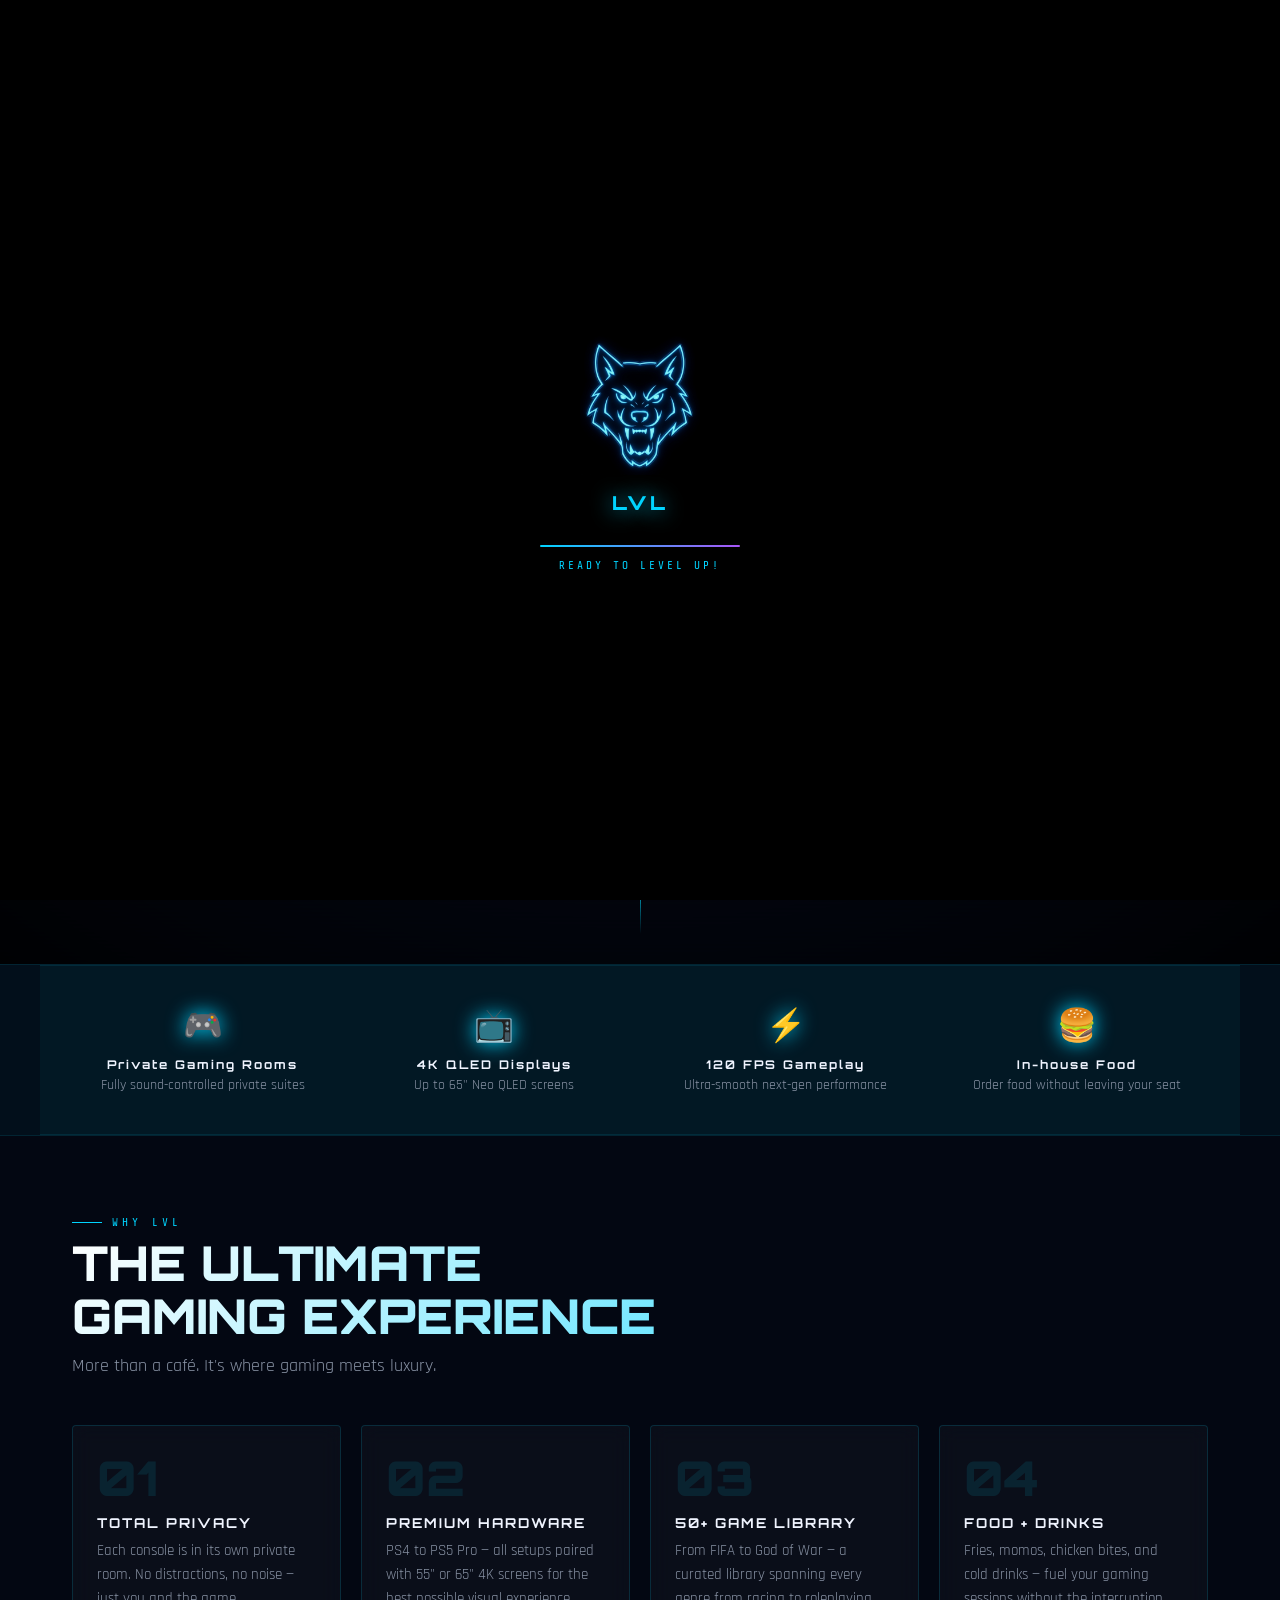
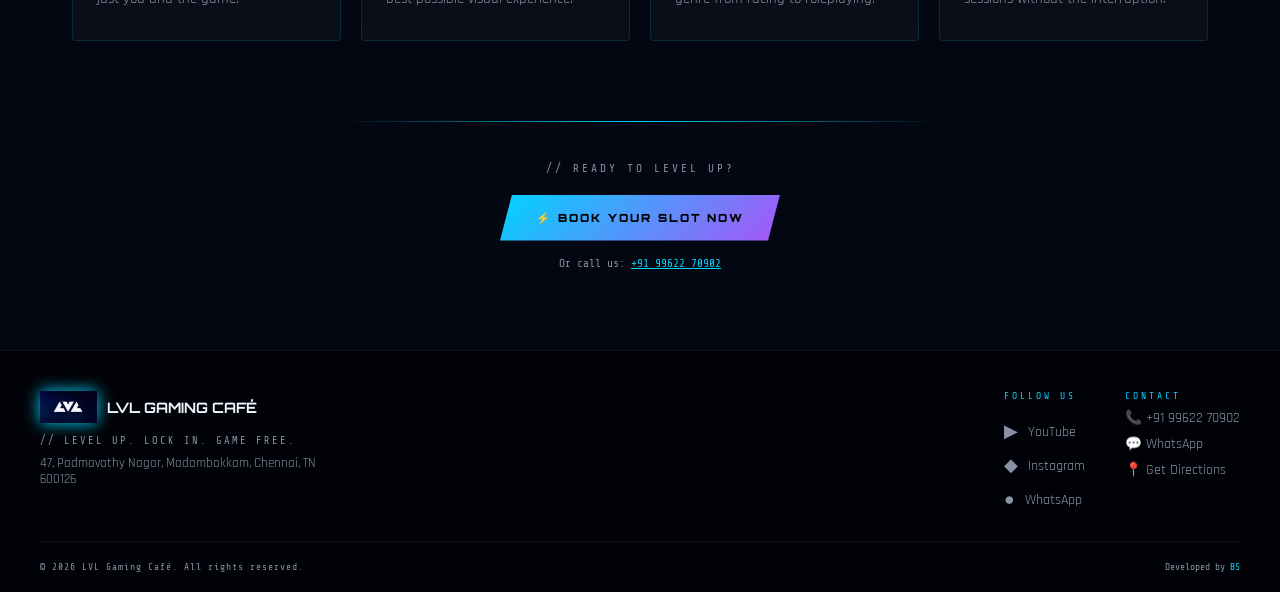
==== commit a0ff8565: "Console Page Updated" ====
--- a/index.html
+++ b/index.html
@@ -30,10 +30,10 @@
   </a>
   <ul class="nav-links">
     <li><a href="index.html" data-page="home">HOME</a></li>
-    <li><a href="rooms.html" data-page="rooms">ROOMS</a></li>
+    <li><a href="rooms.html" data-page="rooms">CONSOLES</a></li>
     <li><a href="games.html" data-page="games">GAMES</a></li>
     <li><a href="food.html" data-page="food">FOOD</a></li>
-    <li><a href="about.html" data-page="about">ABOUT</a></li>
+    <li><a href="about.html" data-page="about">ABOUT LVL</a></li>
     <li><a href="booking.html" data-page="booking">CONTACT</a></li>
   </ul>
   <a class="nav-cta" href="booking.html">BOOK SLOT</a>
@@ -169,8 +169,8 @@
       </div>
     </div>
     <div class="footer-bottom">
-      <p class="footer-copy">© 2025 LVL Gaming Café. All rights reserved.</p>
-      <p class="footer-dev">Developed by <a href="https://linkedin.com/in/bavya-saravanakumar" target="_blank">Bavya S</a></p>
+      <p class="footer-copy">© 2026 LVL Gaming Café. All rights reserved.</p>
+      <p class="footer-dev">Developed by <a href="https://linkedin.com/in/bavya-saravanakumar" target="_blank">BS</a></p>
     </div>
   </div>
 </footer>
--- a/css/style.css
+++ b/css/style.css
@@ -2,6 +2,7 @@
 *,*::before,*::after{box-sizing:border-box;margin:0;padding:0}
 :root{
   --neon-blue:#00d4ff;
+  --neon-pink:#ff6b9d;
   --neon-purple:#a855f7;
   --neon-red:#ff2d55;
   --neon-green:#39ff14;
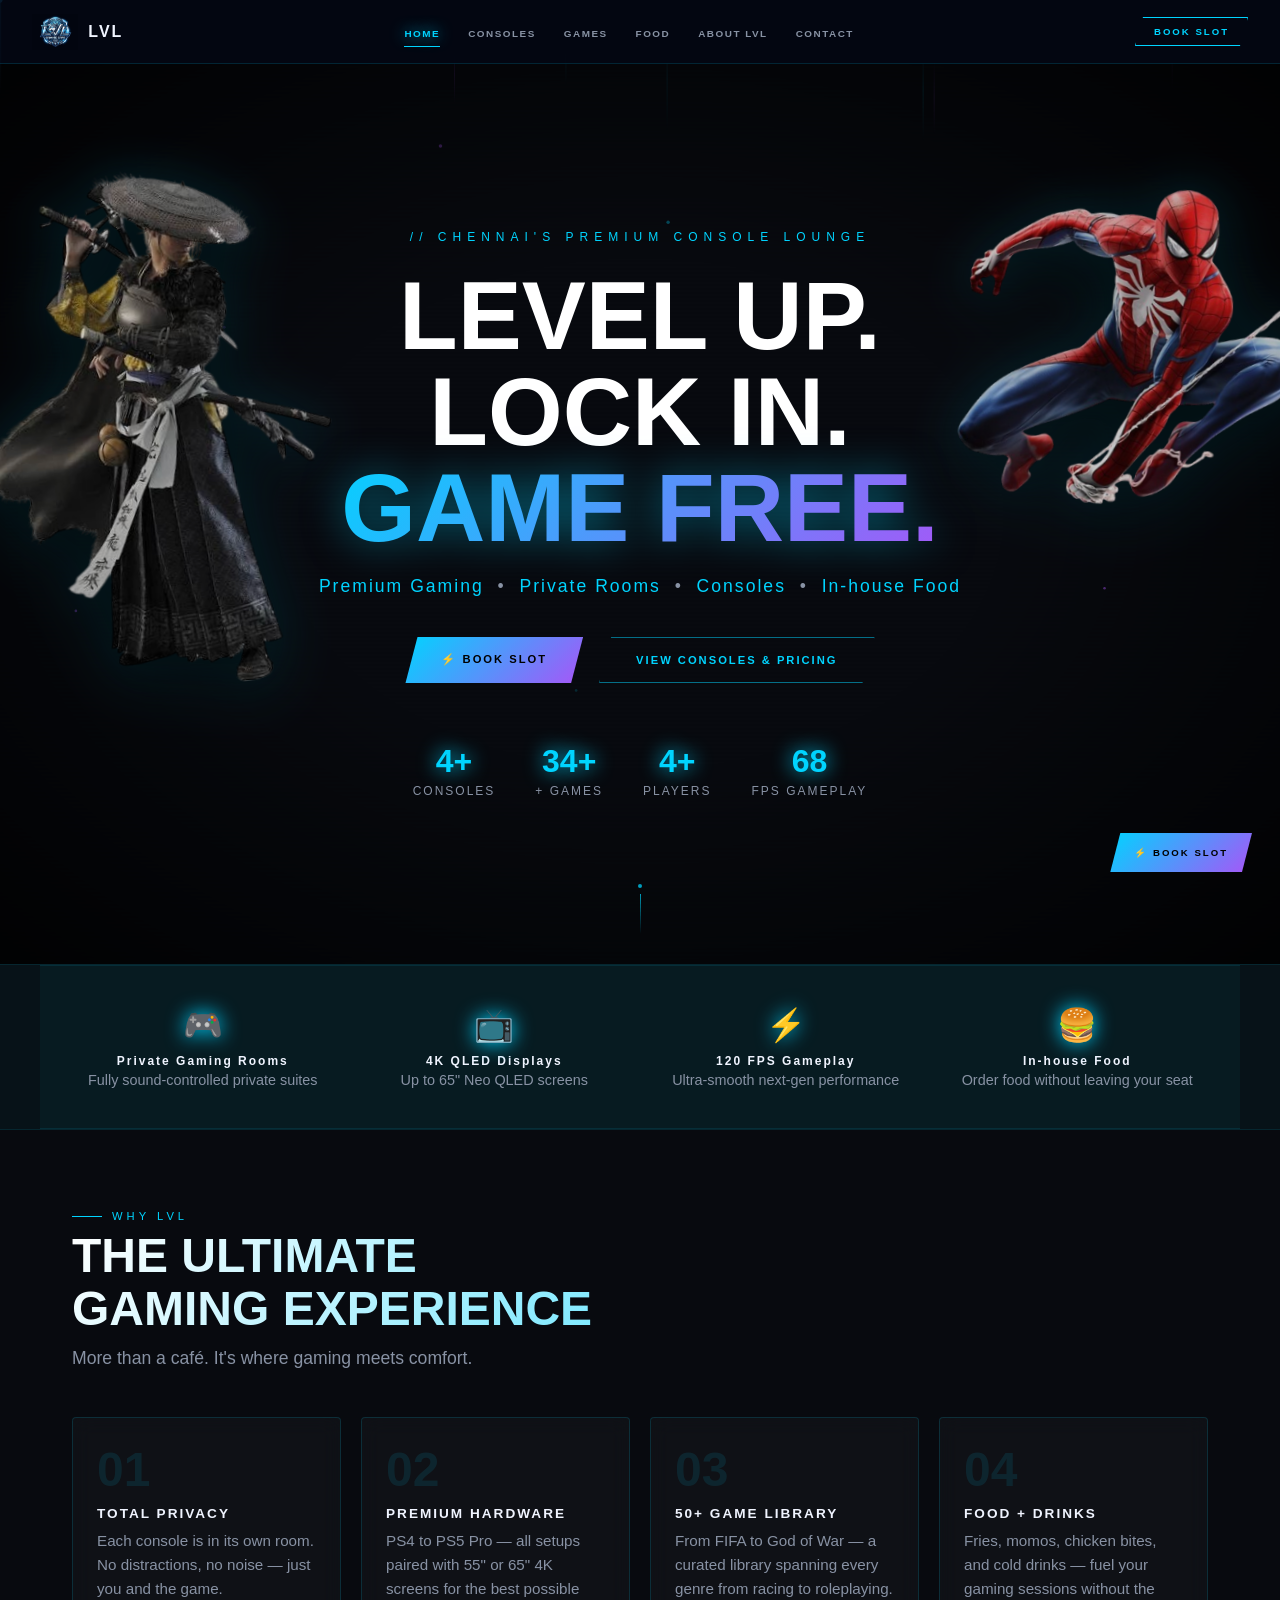
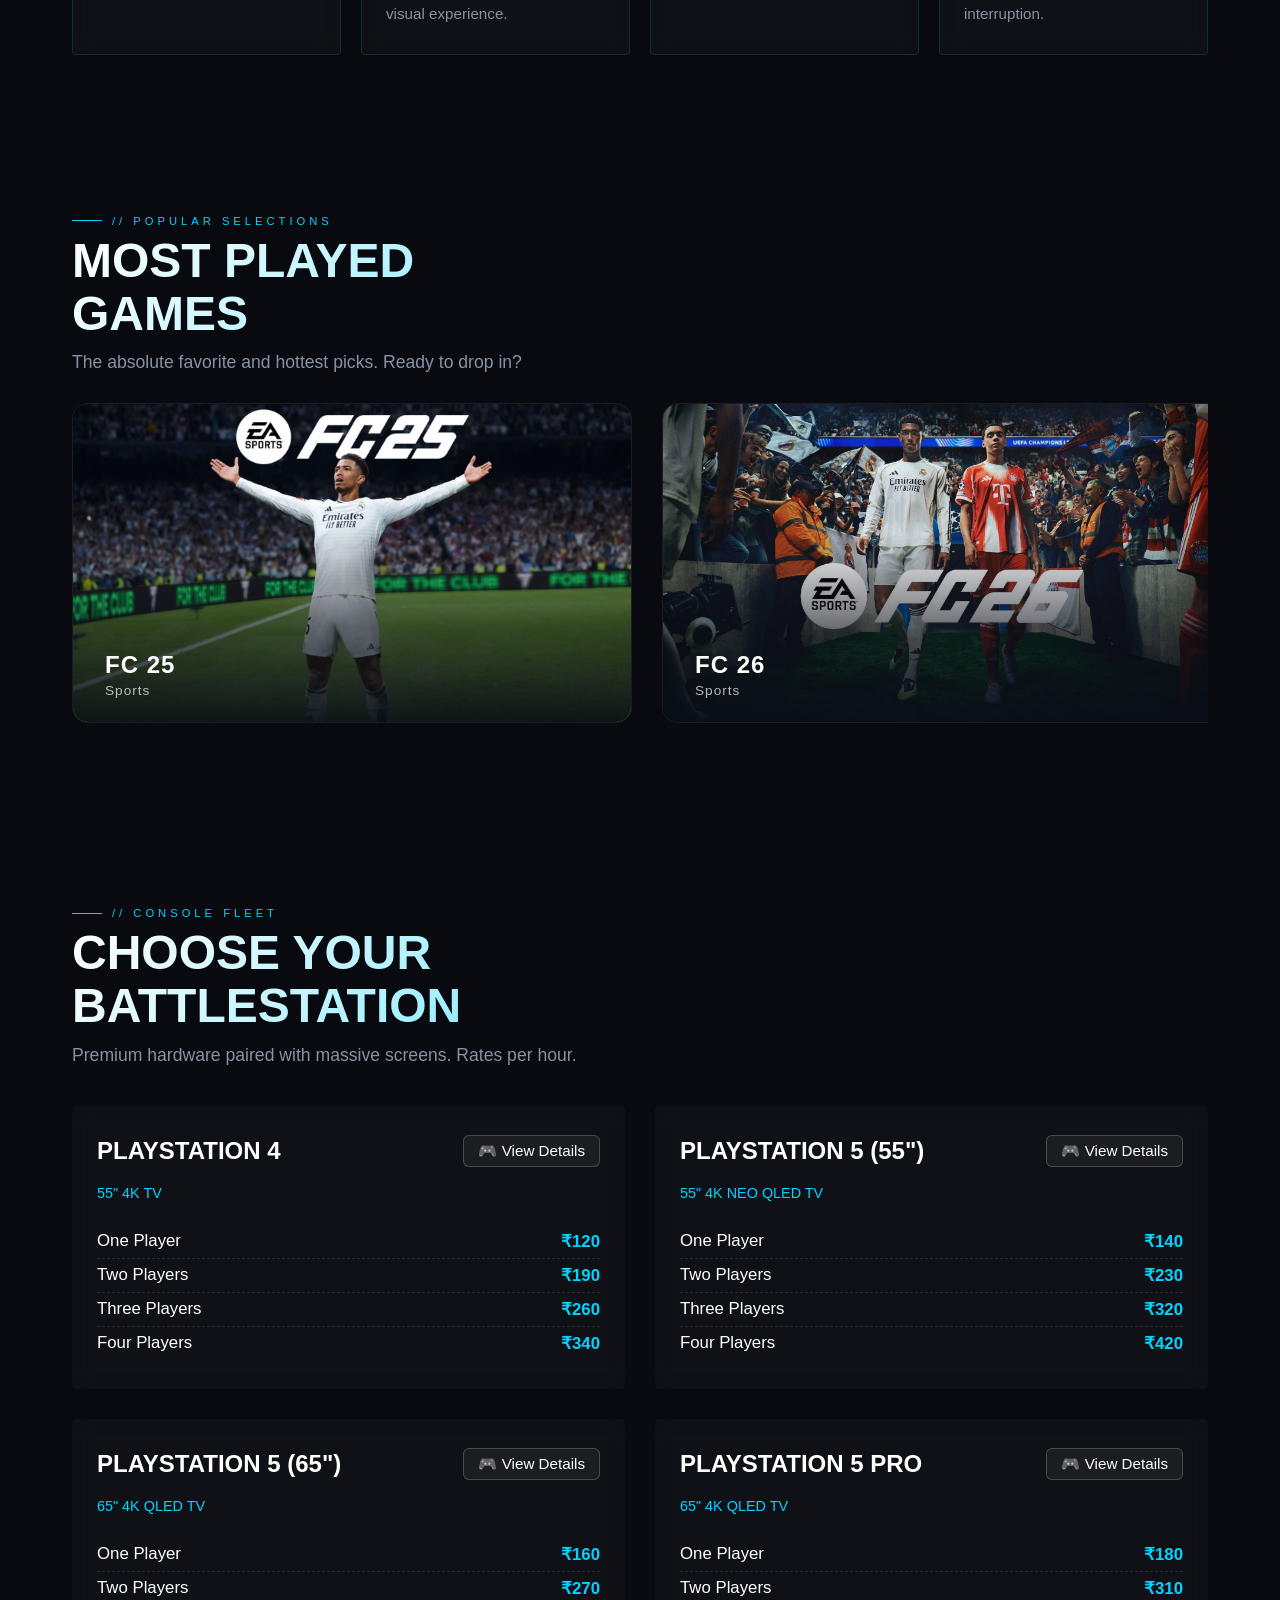
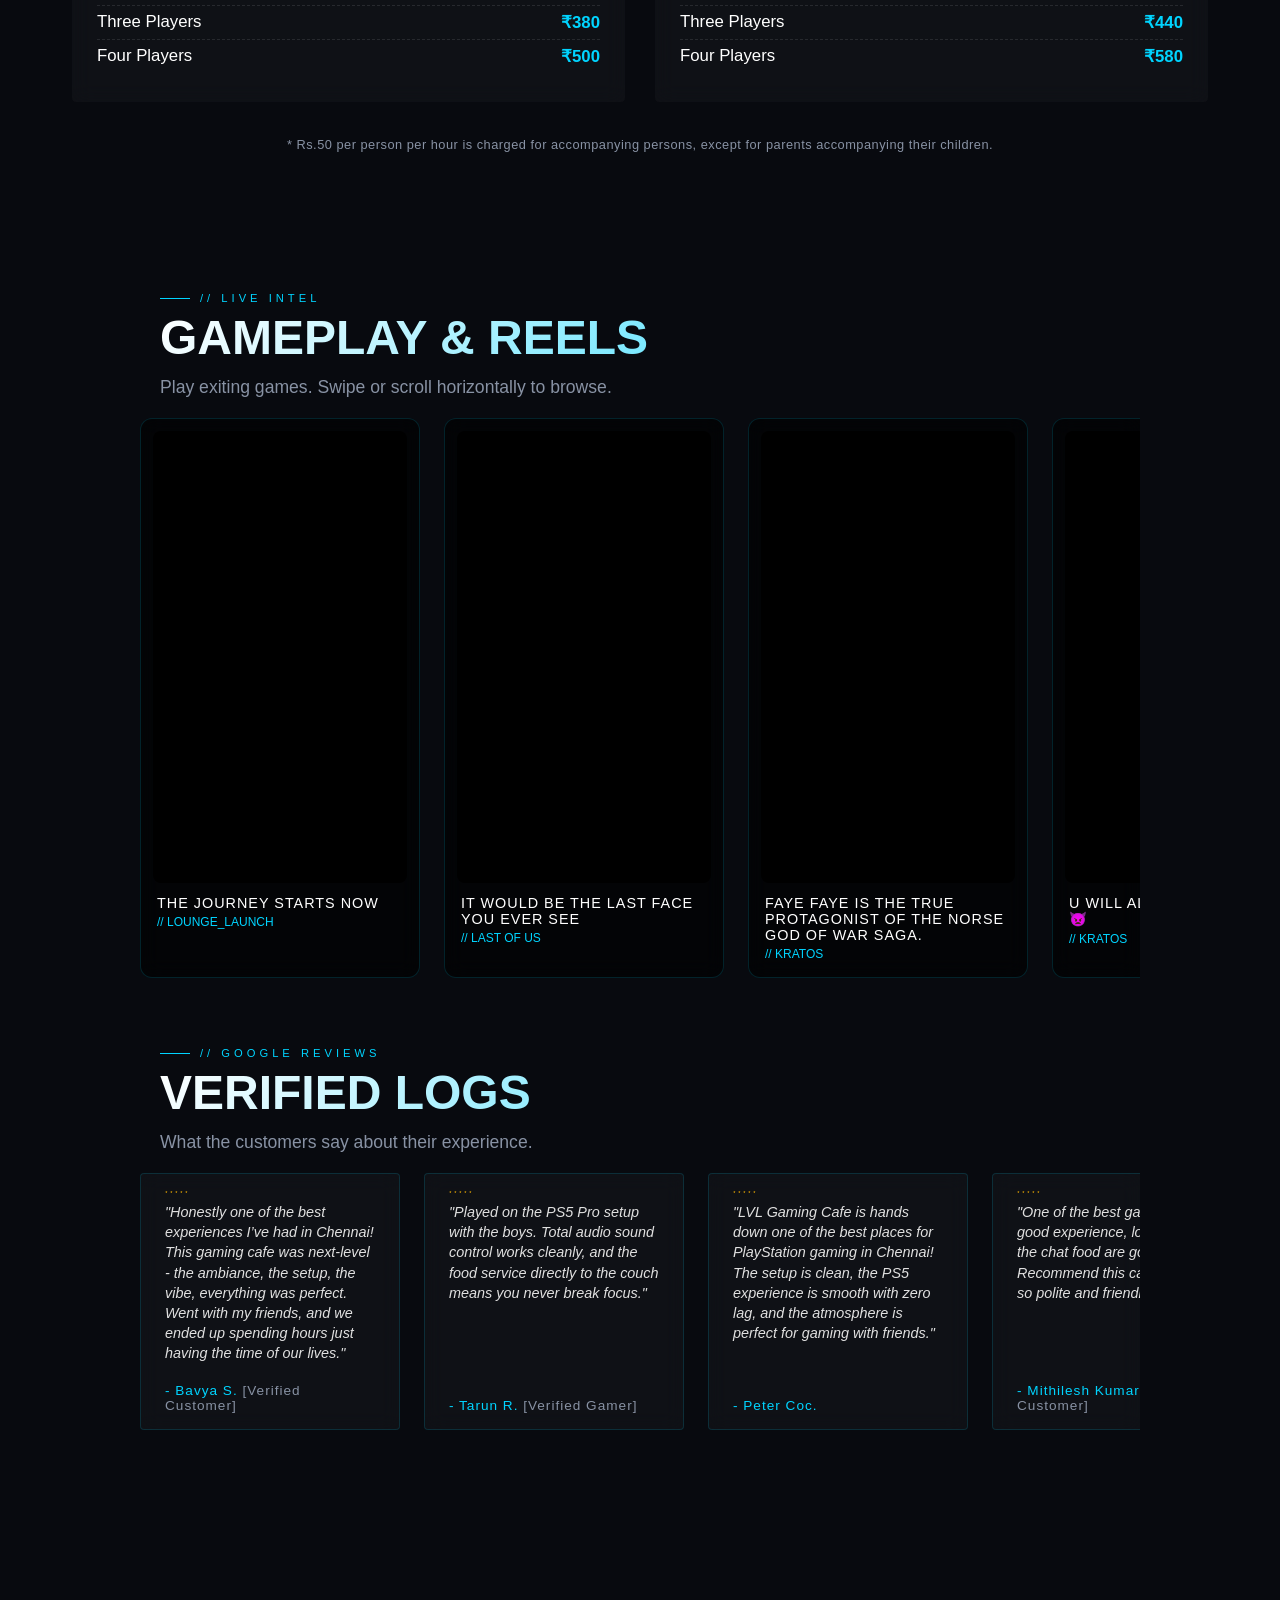
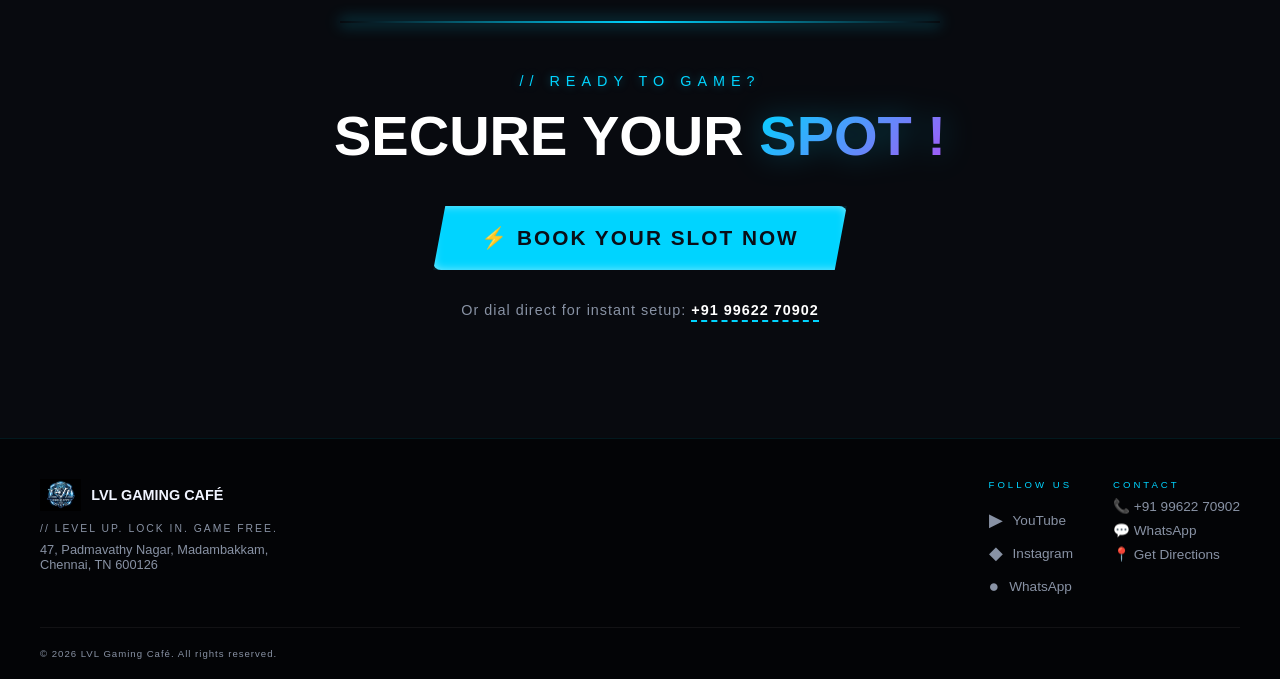
==== commit fa769ac3: "Redefined Sections" ====
--- a/index.html
+++ b/index.html
@@ -8,12 +8,14 @@
 <link href="https://fonts.googleapis.com/css2?family=Orbitron:wght@400;600;700;900&family=Rajdhani:wght@300;400;500;600;700&family=Share+Tech+Mono&display=swap" rel="stylesheet">
 <link rel="stylesheet" href="css/style.css">
 <link rel="stylesheet" href="css/home.css">
+<link rel="stylesheet" href="css/games.css">
+
 </head>
 <body>
 
 <!-- LOADING SCREEN -->
 <div id="loader">
-  <img src="assets/LVL BW logo.png" class="loader-logo" alt="LVL Logo" onerror="this.style.display='none'">
+  <img src="assets/LVL Gaming Cafe LOGO.png" class="loader-logo" alt="LVL Logo" onerror="this.style.display='none'">
   <div style="font-family:'Orbitron',monospace;font-size:1.2rem;font-weight:900;color:#00d4ff;letter-spacing:4px;margin-top:16px;text-shadow:0 0 20px #00d4ff">LVL</div>
   <div class="loader-bar"><div class="loader-fill"></div></div>
   <div class="loader-text" id="loaderText">INITIALIZING SYSTEMS...</div>
@@ -24,9 +26,8 @@
 
 <!-- NAVIGATION -->
 <nav id="mainNav">
-  <a class="nav-logo" href="index.html">
-    <img src="assets/logo.png" alt="LVL" onerror="this.style.display='none'">
-    <span class="nav-brand">LVL</span>
+  <a class="nav-logo" href="index.html" style="display: flex; align-items: center;">
+   <img src="assets/LVL Gaming Cafe LOGO.png" alt="LVL" style="mix-blend-mode: screen; filter: brightness(1.15);" onerror="this.style.display='none'">    <span class="nav-brand">LVL</span>
   </a>
   <ul class="nav-links">
     <li><a href="index.html" data-page="home">HOME</a></li>
@@ -45,11 +46,11 @@
 <!-- MOBILE NAV -->
 <div class="mobile-nav" id="mobileNav">
   <a href="index.html">HOME</a>
-  <a href="rooms.html">ROOMS</a>
+  <a href="rooms.html">CONSOLES</a>
   <a href="games.html">GAMES</a>
   <a href="food.html">FOOD</a>
   <a href="about.html">ABOUT</a>
-  <a href="booking.html">CONTACT / BOOK</a>
+  <a href="booking.html">CONTACT</a>
 </div>
 
 <!-- FLOATING BOOK BUTTON -->
@@ -60,6 +61,31 @@
   <section class="hero">
     <div class="hero-vignette"></div>
     <div class="hero-scanline"></div>
+
+    <!-- SIMPLE GAME CHARACTER / GAME ART ASSEMBLY -->
+    <!-- HERO – GAME ART ASSEMBLY -->
+<div class="hero-game-assembly">
+  <!-- Dynamic Particle Layer -->
+  <canvas id="hero-particle-canvas"></canvas>
+
+  <div class="hero-energy-ring"></div>
+
+  <!-- Character Cards -->
+  <div class="hero-game-card game-card-1 game-character-only" data-depth="0.75">
+    <img src="assets/games/Atsu.png" alt="Ghost game art">
+  </div>
+  <div class="hero-game-card game-card-2 game-character-only" data-depth="0.45">
+    <img src="assets/games/eve.png" alt="Stellar Blade game art">
+  </div>
+  <div class="hero-game-card game-card-4 game-character-only" data-depth="0.5">
+    <img src="assets/games/kratos.png" alt="God of War game art">
+  </div>
+  <div class="hero-game-card game-card-5 game-character-only" data-depth="0.7">
+    <img src="assets/games/Spidey.png" alt="Spider-Man game art">
+  </div>
+</div>
+
+    <div class="hero-energy-ring"></div>
     <div style="position:relative;z-index:3">
       <p class="hero-eyebrow">// CHENNAI'S PREMIUM CONSOLE LOUNGE</p>
       <h1 class="hero-title">
@@ -75,19 +101,19 @@
       </div>
       <div class="hero-stats">
         <div class="hero-stat">
-          <div class="hero-stat-num" data-count="4">0</div>
+          <div class="hero-stat-num" data-count="4">4</div>
           <div class="hero-stat-label">Consoles</div>
         </div>
         <div class="hero-stat">
-          <div class="hero-stat-num" data-count="55">0</div>
+          <div class="hero-stat-num" data-count="55">55</div>
           <div class="hero-stat-label">+ Games</div>
         </div>
         <div class="hero-stat">
-          <div class="hero-stat-num" data-count="4">0</div>
-          <div class="hero-stat-label">Max Players</div>
+          <div class="hero-stat-num" data-count="4">1- 4+</div>
+          <div class="hero-stat-label">Players</div>
         </div>
         <div class="hero-stat">
-          <div class="hero-stat-num" data-count="120">0</div>
+          <div class="hero-stat-num" data-count="120">120</div>
           <div class="hero-stat-label">FPS Gameplay</div>
         </div>
       </div>
@@ -110,12 +136,12 @@
   <div class="home-section">
     <p class="section-label">WHY LVL</p>
     <h2 class="section-title">THE ULTIMATE<br>GAMING EXPERIENCE</h2>
-    <p class="section-sub">More than a café. It's where gaming meets luxury.</p>
+    <p class="section-sub">More than a café. It's where gaming meets comfort.</p>
     <div class="why-grid">
       <div class="glass-card rgb-border why-card fade-in">
         <div class="card-number">01</div>
         <h3>TOTAL PRIVACY</h3>
-        <p>Each console is in its own private room. No distractions, no noise — just you and the game.</p>
+        <p>Each console is in its own room. No distractions, no noise — just you and the game.</p>
       </div>
       <div class="glass-card rgb-border why-card fade-in stagger-1">
         <div class="card-number">02</div>
@@ -134,12 +160,275 @@
       </div>
     </div>
   </div>
-
-  <div class="home-cta-strip">
-    <div class="neon-divider" style="margin-bottom:40px"></div>
-    <p style="font-family:var(--font-mono);font-size:0.7rem;color:var(--text-muted);letter-spacing:3px;margin-bottom:20px">// READY TO LEVEL UP?</p>
-    <a class="btn-primary" href="booking.html" style="margin:0 auto">⚡ BOOK YOUR SLOT NOW</a>
-    <p style="margin-top:16px;font-family:var(--font-mono);font-size:0.7rem;color:var(--text-muted)">Or call us: <a href="tel:9962270902" style="color:var(--neon-blue)">+91 99622 70902</a></p>
+   <!-- ==================== MOST PLAYED GAMES ==================== -->
+<div class="home-section">
+  <p class="section-label">// POPULAR SELECTIONS</p>
+  <h2 class="section-title">MOST PLAYED<br>GAMES</h2>
+  <p class="section-sub">The absolute favorite and hottest picks. Ready to drop in?</p>
+
+  <div class="most-played-section" style="padding: 30px 0 0;">
+    <div class="horizontal-scroll-container" id="homeMostPlayedGrid"></div>
+  </div>
+</div>
+<!-- ==================== CONSOLE TIER INTEL ==================== -->
+  <div class="home-section">
+    <p class="section-label">// CONSOLE FLEET</p>
+    <h2 class="section-title">CHOOSE YOUR<br>BATTLESTATION</h2>
+    <p class="section-sub">Premium hardware paired with massive screens. Rates per hour.</p>
+    
+    <!-- Forced 2-Cards Per Row Layout -->
+    <div class="console-two-col-grid">
+      
+      <!-- Card 1: PS4 -->
+      <div class="glass-card rgb-border why-card fade-in">
+        <div style="display: flex; justify-content: space-between; align-items: center; margin-bottom: 15px;">
+          <h2>PLAYSTATION 4</h2>
+         <a href="rooms.html" class="view-details-link">
+          <span>🎮 View Details</span>
+        </a>
+        </div>
+        <p style="color: var(--neon-blue); font-family: 'Share Tech Mono', monospace; font-size: 0.9rem; margin-bottom: 20px; text-transform: uppercase;">55" 4K TV</p>
+        
+        <div class="price-tier-row"><span>One Player</span><span class="price-amt">₹120</span></div>
+        <div class="price-tier-row"><span>Two Players</span><span class="price-amt">₹190</span></div>
+        <div class="price-tier-row"><span>Three Players</span><span class="price-amt">₹260</span></div>
+        <div class="price-tier-row"><span>Four Players</span><span class="price-amt">₹340</span></div>
+      </div>
+      
+      <!-- Card 2: PS5 55" -->
+      <div class="glass-card rgb-border why-card fade-in stagger-1">
+        <div style="display: flex; justify-content: space-between; align-items: center; margin-bottom: 15px;">
+          <h2>PLAYSTATION 5 (55")</h2>
+          <a href="rooms.html" class="view-details-link">
+          <span>🎮 View Details</span>
+        </a>
+        </div>
+        <p style="color: var(--neon-blue); font-family: 'Share Tech Mono', monospace; font-size: 0.9rem; margin-bottom: 20px; text-transform: uppercase;">55" 4K NEO QLED TV</p>
+        
+        <div class="price-tier-row"><span>One Player</span><span class="price-amt">₹140</span></div>
+        <div class="price-tier-row"><span>Two Players</span><span class="price-amt">₹230</span></div>
+        <div class="price-tier-row"><span>Three Players</span><span class="price-amt">₹320</span></div>
+        <div class="price-tier-row"><span>Four Players</span><span class="price-amt">₹420</span></div>
+      </div>
+      
+      <!-- Card 3: PS5 65" -->
+      <div class="glass-card rgb-border why-card fade-in stagger-2">
+        <div style="display: flex; justify-content: space-between; align-items: center; margin-bottom: 15px;">
+          <h2>PLAYSTATION 5 (65")</h2>
+          <a href="rooms.html" class="view-details-link">
+          <span>🎮 View Details</span>
+        </a>
+        </div>
+        <p style="color: var(--neon-blue); font-family: 'Share Tech Mono', monospace; font-size: 0.9rem; margin-bottom: 20px; text-transform: uppercase;">65" 4K QLED TV</p>
+        
+        <div class="price-tier-row"><span>One Player</span><span class="price-amt">₹160</span></div>
+        <div class="price-tier-row"><span>Two Players</span><span class="price-amt">₹270</span></div>
+        <div class="price-tier-row"><span>Three Players</span><span class="price-amt">₹380</span></div>
+        <div class="price-tier-row"><span>Four Players</span><span class="price-amt">₹500</span></div>
+      </div>
+      
+      <!-- Card 4: PS5 Pro -->
+      <div class="glass-card rgb-border why-card fade-in stagger-3">
+        <div style="display: flex; justify-content: space-between; align-items: center; margin-bottom: 15px;">
+          <h2>PLAYSTATION 5 PRO</h2>
+          <a href="rooms.html" class="view-details-link">
+          <span>🎮 View Details</span>
+        </a>
+        </div>
+        <p style="color: var(--neon-blue); font-family: 'Share Tech Mono', monospace; font-size: 0.9rem; margin-bottom: 20px; text-transform: uppercase;">65" 4K QLED TV</p>
+        
+        <div class="price-tier-row"><span>One Player</span><span class="price-amt">₹180</span></div>
+        <div class="price-tier-row"><span>Two Players</span><span class="price-amt">₹310</span></div>
+        <div class="price-tier-row"><span>Three Players</span><span class="price-amt">₹440</span></div>
+        <div class="price-tier-row"><span>Four Players</span><span class="price-amt">₹580</span></div>
+      </div>
+
+    </div>
+    
+    <!-- Companion Notice -->
+    <p style="text-align: center; font-family: 'Share Tech Mono', monospace; font-size: 0.8rem; color: var(--text-muted); margin-top: 35px; letter-spacing: 0.5px;">
+      * Rs.50 per person per hour is charged for accompanying persons, except for parents accompanying their children.
+    </p>
+  </div>
+ 
+  <!-- ==================== INTEL & TRANSMISSIONS SECTION ==================== -->
+  <div class="home-section media-intel-section">
+    <div class="section-header-wrap">
+      <p class="section-label">// LIVE INTEL</p>
+      <h2 class="section-title">GAMEPLAY &amp; REELS</h2>
+      <p class="section-sub">Play exiting games. Swipe or scroll horizontally to browse.</p>
+    </div>
+    
+    <!-- Sideways Sliding Reels Track -->
+  <div class="scroll-container">
+ 
+      <div class="glass-card rgb-border media-card">
+        <div class="short-reel-container">
+          <iframe src="https://www.youtube.com/embed/largPDgI7n0?rel=0" title="LVL Journey Launch" allowfullscreen></iframe>
+        </div>
+        <div class="media-title">The Journey Starts Now</div>
+        <div class="media-tag">// LOUNGE_LAUNCH</div>
+      </div>
+
+      <!-- Reel 2 -->
+      <div class="glass-card rgb-border media-card">
+        <div class="short-reel-container">
+
+          <iframe src="https://www.youtube.com/embed/iP-cDce0jKE?rel=0" title="The Last of Us" allowfullscreen></iframe>
+        </div>
+        <div class="media-title">It would be the last face you ever see</div>
+        <div class="media-tag">// LAST OF US</div>
+      </div>
+ <!-- Reel 2 -->
+      <div class="glass-card rgb-border media-card">
+        <div class="short-reel-container">
+          <iframe src="https://www.youtube.com/embed/_tXxHL8coCE?rel=0" title="Faye faye kratos" allowfullscreen></iframe>
+        </div>
+        <div class="media-title">Faye Faye is the true protagonist of the Norse God of War saga.</div>
+        <div class="media-tag">// KRATOS</div>
+      </div>
+
+
+      <!-- Reel 4 -->
+      <div class="glass-card rgb-border media-card">
+        <div class="short-reel-container">
+          <iframe src="https://www.youtube.com/embed/B2gZufeGHcA?rel=0" title="KRATOS" allowfullscreen></iframe>
+        </div>
+        <div class="media-title">U will always be Monster 👿</div>
+        <div class="media-tag">// KRATOS</div>
+      </div>
+
+      <!-- Reel 6 -->
+        <div class="glass-card rgb-border media-card">
+    <div class="short-reel-container">
+      <iframe src="https://www.youtube.com/embed/RURkXKforYM?rel=0" title="LVL Gaming" allowfullscreen></iframe>
+    </div>
+    <div class="media-title">Sandman never saw it coming! 🎥</div>
+    <div class="media-tag">// SPIDER MAN</div>
+  </div>
+
+      
+    </div>
+
+    <!-- Sideways Sliding Reviews Track -->
+    <div style="margin-top: 40px;">
+      <div class="section-header-wrap">
+        <p class="section-label">// GOOGLE REVIEWS</p>
+        <h2 class="section-title">VERIFIED LOGS</h2>
+        <p class="section-sub">What the customers say about their experience.</p>
+      </div>
+      
+      <div class="scroll-container">
+        <!-- Google Review 1 -->
+        <div class="glass-card rgb-border review-card">
+          <div>
+            <div class="review-stars">★★★★★</div>
+            <p class="review-text">"Honestly one of the best experiences I’ve had in Chennai! This gaming cafe was next-level - the ambiance, the setup, the vibe, everything was perfect. Went with my friends, and we ended up spending hours just having the time of our lives."</p>
+          </div>
+          <div class="review-author">- Bavya S. <span style="color: var(--text-muted)">[Verified Customer]</span></div>
+        </div>
+
+        <!-- Google Review 2 -->
+        <div class="glass-card rgb-border review-card">
+          <div>
+            <div class="review-stars">★★★★★</div>
+            <p class="review-text">"Played on the PS5 Pro setup with the boys. Total audio sound control works cleanly, and the food service directly to the couch means you never break focus."</p>
+          </div>
+          <div class="review-author">- Tarun R. <span style="color: var(--text-muted)">[Verified Gamer]</span></div>
+        </div>
+
+        <!-- Google Review 3 -->
+        <div class="glass-card rgb-border review-card">
+          <div>
+            <div class="review-stars">★★★★★</div>
+            <p class="review-text">"LVL Gaming Cafe is hands down one of the best places for PlayStation gaming in Chennai! The setup is clean, the PS5 experience is smooth with zero lag, and the atmosphere is perfect for gaming with friends."</p>
+          </div>
+          <div class="review-author">- Peter Coc. <span style="color: var(--text-muted)"></span></div>
+        </div>
+
+        <!-- Google Review 4 -->
+        <div class="glass-card rgb-border review-card">
+          <div>
+            <div class="review-stars">★★★★★</div>
+            <p class="review-text">"One of the best gaming cafe, good experience, lots of fun, and the chat food are good in taste,
+Recommend this cafe, owner is so polite and friendly 🫂"</p>
+          </div>
+          <div class="review-author">- Mithilesh Kumar. <span style="color: var(--text-muted)">[Happy Customer]</span></div>
+        </div>
+
+        <!-- Google Review 5 -->
+        <div class="glass-card rgb-border review-card">
+          <div>
+            <div class="review-stars">★★★★★</div>
+            <p class="review-text">"Perfect spot to unlock late-night co-op missions. The private room layout feels extremely high-end, and the neon aesthetics are incredible for pictures."</p>
+          </div>
+          <div class="review-author">- Kaviya B. <span style="color: var(--text-muted)">[Streamer]</span></div>
+        </div>
+
+        <!-- Google Review 6 -->
+        <div class="glass-card rgb-border review-card">
+          <div>
+            <div class="review-stars">★★★★★</div>
+            <p class="review-text">""Lit gaming spot! 🔥 The vibe's immaculate, chill tunes, comfy seats, and the decor's on point. Food's , drinks flowin', and the gaming rigs are beast mode! 10/10 would chill here again 😎👾."</p>
+          </div>
+          <div class="review-author">- Josphin Marry Thersa. <span style="color: var(--text-muted)">[Verified Client]</span></div>
+        </div>
+      </div>
+    </div>
+  </div>
+
+<!-- ==================== ENHANCED HERO CTA STRIP ==================== -->
+  <div class="home-cta-strip" style="text-align:center; padding: 100px 2rem 120px; max-width: 800px; margin: 0 auto;">
+    <div class="neon-divider" style="margin-bottom: 50px; height: 2px; background: linear-gradient(90deg, transparent, var(--neon-blue), transparent); box-shadow: 0 0 15px var(--neon-blue);"></div>
+    
+    <!-- Large, Loud Eyebrow -->
+    <p style="font-family: var(--font-mono); font-size: 0.9rem; color: var(--neon-blue); letter-spacing: 6px; margin-bottom: 16px; text-transform: uppercase; text-shadow: 0 0 10px rgba(0, 212, 255, 0.4);">
+      // READY TO GAME?    </p>
+    
+    <!-- High-Impact Headline -->
+    <h2 style="font-family: var(--font-display); font-size: clamp(2rem, 5vw, 3.5rem); font-weight: 900; color: #fff; text-transform: uppercase; margin-bottom: 40px; line-height: 1.1;">
+      SECURE YOUR <span style="background: linear-gradient(135deg, var(--neon-blue), var(--neon-purple, #9d4edd)); -webkit-background-clip: text; -webkit-text-fill-color: transparent; background-clip: text; filter: drop-shadow(0 0 15px rgba(0,212,255,0.3));">SPOT !</span>
+    </h2>
+    
+    <!-- Massive Interactive Booking Button -->
+    <div style="margin-bottom: 32px;">
+      <a class="btn-primary" href="booking.html" style="
+        display: inline-block;
+        padding: 20px 48px;
+        font-family: var(--font-display);
+        font-size: 1.3rem;
+        font-weight: 800;
+        letter-spacing: 2px;
+        text-transform: uppercase;
+        color: #0a0e17;
+        background: var(--neon-blue, #00d4ff);
+        border-radius: 8px;
+        text-decoration: none;
+        box-shadow: 0 0 30px rgba(0, 212, 255, 0.4), inset 0 0 10px rgba(255,255,255,0.5);
+        transition: transform 0.3s cubic-bezier(0.16, 1, 0.3, 1), box-shadow 0.3s ease, background-color 0.3s ease;
+      " 
+      onmouseover="this.style.transform='scale(1.08)'; this.style.boxShadow='0 0 45px rgba(0, 212, 255, 0.7)';" 
+      onmouseout="this.style.transform='scale(1)'; this.style.boxShadow='0 0 30px rgba(0, 212, 255, 0.4)';">
+        ⚡ BOOK YOUR SLOT NOW
+      </a>
+    </div>
+    
+    <!-- High-Visibility Secondary Contact Info -->
+    <p style="font-family: var(--font-mono); font-size: 0.9rem; color: var(--text-muted); letter-spacing: 1px;">
+      Or dial direct for instant setup: 
+      <a href="tel:9962270902" style="
+        color: #fff; 
+        text-decoration: none; 
+        font-weight: 700; 
+        border-bottom: 2px dashed var(--neon-blue); 
+        padding-bottom: 2px;
+        transition: color 0.3s ease;
+      "
+      onmouseover="this.style.color='var(--neon-blue)'"
+      onmouseout="this.style.color='#fff'">
+        +91 99622 70902
+      </a>
+    </p>
   </div>
 </div>
 
@@ -149,7 +438,7 @@
     <div class="footer-top">
       <div class="footer-brand">
         <div class="footer-logo">
-          <img src="assets/logo.png" alt="LVL" onerror="this.style.display='none'">
+          <img src="assets/LVL Gaming Cafe LOGO.png" alt="LVL" style="mix-blend-mode: screen; filter: brightness(1.15);" onerror="this.style.display='none'">
           <span class="footer-logo-text">LVL GAMING CAFÉ</span>
         </div>
         <p class="footer-tagline">// LEVEL UP. LOCK IN. GAME FREE.</p>
@@ -170,12 +459,56 @@
     </div>
     <div class="footer-bottom">
       <p class="footer-copy">© 2026 LVL Gaming Café. All rights reserved.</p>
-      <p class="footer-dev">Developed by <a href="https://linkedin.com/in/bavya-saravanakumar" target="_blank">BS</a></p>
+      <!-- <p class="footer-dev">Developed by <a href="https://linkedin.com/in/bavya-saravanakumar" target="_blank">BS</a></p> -->
     </div>
   </div>
 </footer>
+
+<!-- GAME DETAILS MODAL -->
+<div id="gameModal" class="modal-overlay">
+  <div class="modal-surface">
+    <button class="modal-close-btn" onclick="closeGameModal()" aria-label="Close modal">×</button>
+    <div id="modalMediaContainer" class="modal-hero-banner"></div>
+    <div class="modal-content-wrapper">
+      <div class="modal-main-header">
+        <div class="modal-title-group">
+          <h2 id="modalTitle" class="modal-main-title">Game Title</h2>
+          <div id="modalBadges" class="modal-badge-row"></div>
+        </div>
+        <div class="modal-actions-sidebar">
+          <a href="booking.html" onclick="closeGameModal()" class="modal-btn modal-btn-primary">🎟️ Book Session Now</a>
+          <button id="modalTrailerBtn" onclick="toggleTrailerMode()" class="modal-btn modal-btn-secondary">▶ Play Trailer</button>
+        </div>
+      </div>
+      <div class="modal-meta-strip">
+        <span id="modalRating" class="meta-item rating-stars">⭐⭐⭐⭐⭐ 4.8</span>
+        <span class="meta-divider">|</span>
+        <span id="modalAgeRating" class="meta-item">Rating: M</span>
+        <span class="meta-divider">|</span>
+        <span id="modalPlaytime" class="meta-item">⏱️ 30h+</span>
+        <span class="meta-divider">|</span>
+        <span id="modalYear" class="meta-item">📅 2025</span>
+      </div>
+      <hr class="modal-divider-line">
+      <div class="modal-body-grid">
+        <div class="modal-body-left">
+          <h3 class="section-micro-title">About the Game</h3>
+          <p id="modalStory" class="modal-story-text">Game description narrative goes here...</p>
+        </div>
+        <div class="modal-body-right">
+          <h3 class="section-micro-title">Available on Stations</h3>
+          <div id="modalConsoles" class="modal-stations-list"></div>
+          <div class="modal-studio-footer">
+            <span>Developer:</span> <strong id="modalDev">Studio Name</strong>
+          </div>
+        </div>
+      </div>
+    </div>
+  </div>
+</div>
 
 <script src="js/script.js"></script>
 <script src="js/home.js"></script>
+<script type="module" src="js/games.js"></script>
 </body>
 </html>
--- a/css/style.css
+++ b/css/style.css
@@ -144,20 +144,9 @@
   backdrop-filter:blur(10px);
   border:1px solid rgba(0,212,255,0.15);
   border-radius:4px;
-  transition:all 0.4s cubic-bezier(0.23,1,0.32,1);
+  transition:border-color 0.3s ease, box-shadow 0.3s ease;
   position:relative;overflow:hidden;
 }
-.glass-card::before{
-  content:'';position:absolute;inset:0;
-  background:linear-gradient(135deg,rgba(0,212,255,0.05) 0%,transparent 60%);
-  opacity:0;transition:opacity 0.4s;
-}
-.glass-card:hover{
-  border-color:var(--neon-blue);
-  box-shadow:0 0 30px rgba(0,212,255,0.2),inset 0 0 30px rgba(0,212,255,0.03);
-  transform:translateY(-4px);
-}
-.glass-card:hover::before{opacity:1}
 
 /* RGB border animation */
 .rgb-border{position:relative;}
@@ -169,8 +158,16 @@
   animation:rgbFlow 3s linear infinite;
   opacity:0;transition:opacity 0.3s;
 }
-.rgb-border:hover::after{opacity:1}
+/* disable hover glow on index cards */
+.rgb-border:hover::after{opacity:0;}
 @keyframes rgbFlow{0%{background-position:0% 50%}100%{background-position:300% 50%}}
+
+.glass-card:hover,
+.rgb-border:hover{
+  border-color:rgba(0,212,255,0.15);
+  box-shadow:none;
+}
+
 
 /* ===================== BUTTONS ===================== */
 .btn-primary{
@@ -269,4 +266,9 @@
 }
 @media(max-width:600px){
   .footer-top{grid-template-columns:1fr}
-}+}
+
+
+
+
+
--- a/css/home.css
+++ b/css/home.css
@@ -87,7 +87,8 @@
   font-family:var(--font-display);font-size:3rem;font-weight:900;
   color:rgba(0,212,255,0.1);line-height:1;margin-bottom:12px;
 }
-.why-card:hover .card-number{color:rgba(0,212,255,0.3)}
+.why-card:hover .card-number{color:rgba(255,255,255,0.85)}
+.why-card:hover{box-shadow:none;border-color:rgba(255,255,255,0.08)}
 .why-card h3{font-family:var(--font-display);font-size:0.85rem;font-weight:700;letter-spacing:2px;margin-bottom:8px;color:var(--text-primary)}
 .why-card p{color:var(--text-muted);font-size:0.95rem;line-height:1.6}
 
@@ -99,4 +100,485 @@
   .hero-title{font-size:2rem}
   .hero-stats{gap:20px}
   .features-strip{grid-template-columns:1fr 1fr}
-}+}
+
+
+
+
+
+
+
+/*Index Page: Lvl_Gaming_Cafe/css/style.css*/
+
+
+  .media-intel-section {
+    padding: 60px 0;
+    max-width: 1000px;
+    margin: 0 auto;
+    overflow: hidden;
+  }
+  
+  /* Shared Slider Track Settings */
+  .scroll-container {
+    display: flex;
+    gap: 24px;
+    overflow-x: auto;
+    scroll-snap-type: x mandatory;
+    padding: 20px 20px 30px 20px;
+    scroll-behavior: smooth;
+    -webkit-overflow-scrolling: touch;
+  }
+
+  /* Hide scrollbars for a cleaner UI view */
+  .scroll-container::-webkit-scrollbar {
+    height: 6px;
+  }
+  .scroll-container::-webkit-scrollbar-track {
+    background: rgba(0, 0, 0, 0.3);
+  }
+  .scroll-container::-webkit-scrollbar-thumb {
+    background: var(--neon-blue, #00d4ff);
+    border-radius: 4px;
+  }
+
+  /* Reel Card Slider Dimensions */
+  .media-card {
+    flex: 0 0 280px; /* Lock widths inside horizontal track */
+    scroll-snap-align: start;
+    background: rgba(0, 0, 0, 0.6);
+    padding: 12px;
+    display: flex;
+    flex-direction: column;
+    border-radius: 12px;
+  }
+
+  .short-reel-container {
+    position: relative;
+    padding-bottom: 177.78%; /* 9:16 Aspect Ratio */
+    height: 0;
+    overflow: hidden;
+    border-radius: 8px;
+    background: #000;
+  }
+
+  .short-reel-container iframe {
+    position: absolute;
+    top: 0;
+    left: 0;
+    width: 100%;
+    height: 100%;
+    border: none;
+  }
+
+  .media-title {
+    font-family: 'Orbitron', sans-serif;
+    font-size: 0.9rem;
+    color: #fff;
+    margin: 12px 0 4px 4px;
+    letter-spacing: 1px;
+    text-transform: uppercase;
+  }
+
+  .media-tag {
+    font-family: 'Share Tech Mono', monospace;
+    font-size: 0.75rem;
+    color: var(--neon-blue, #00d4ff);
+    margin-left: 4px;
+    margin-bottom: 4px;
+  }
+  
+  /* Review Card Slider Dimensions */
+  .review-card {
+    flex: 0 0 260px; /* Lock widths inside horizontal track */
+    scroll-snap-align: start;
+    min-height: 200px;     /* Reduced height from 240px to 200px */
+
+    padding: 16px 24px;
+    text-align: left;
+    display: flex;
+    flex-direction: column;
+    justify-content: space-between;
+    min-height: 240px;
+  }
+  
+  .review-stars {
+    color: #ffb800;
+    font-size: 0.2rem;
+    margin-bottom: 8px;
+    letter-spacing: 2px;
+  }
+  
+  .review-text {
+    font-family: 'Rajdhani', sans-serif;
+    font-size: 0.9rem;
+    line-height: 1.4;
+    color: #e0e0e0;
+    font-style: italic;
+  }
+  
+  .review-author {
+    margin-top: 20px;
+    font-family: 'Share Tech Mono', monospace;
+    font-size: 0.85rem;
+    color: var(--neon-blue, #00d4ff);
+    letter-spacing: 1px;
+  }
+
+  /* Padding adjustment for header controls inside unpadded section wrap */
+  .section-header-wrap {
+    padding: 0 20px;
+  }
+  /* Force 2 Columns per Row on Desktop Grid */
+.console-two-col-grid {
+  display: grid;
+  grid-template-columns: repeat(2, 1fr);
+  gap: 30px;
+  margin-top: 40px;
+}
+
+/* Custom layout for pricing row lookups */
+.price-tier-row {
+  display: flex;
+  justify-content: space-between;
+  border-bottom: 1px dashed rgba(255, 255, 255, 0.1);
+  padding: 6px 0;
+  font-family: 'Rajdhani', sans-serif;
+  font-size: 1.05rem;
+}
+.price-tier-row:last-child {
+  border-bottom: none;
+}
+.price-amt {
+  font-family: 'Share Tech Mono', monospace;
+  color: var(--neon-blue, #00d4ff);
+  font-weight: 600;
+}
+
+/* Fallback to single column layout on small mobile screens */
+@media (max-width: 768px) {
+  .console-two-col-grid {
+    grid-template-columns: 1fr;
+    gap: 20px;
+  }
+}//* 1. Clear out container limits */
+#homeMostPlayedGrid {
+  display: flex !important;
+  gap: 30px !important;
+  overflow-x: auto !important;
+  overflow-y: visible !important;
+  white-space: nowrap !important;
+  padding: 40px 10px !important; 
+  scrollbar-width: none !important;
+}
+#homeMostPlayedGrid::-webkit-scrollbar {
+  display: none !important;
+}
+
+/* 2. FORCE Double-Width Widescreen Layout on the cards */
+#homeMostPlayedGrid > div,
+#homeMostPlayedGrid .card,
+#homeMostPlayedGrid .game-card {
+  display: inline-block !important;
+  position: relative !important;
+  
+  /* Forces the massive 2-cards-in-1 wide look */
+  flex: 0 0 560px !important;     
+  width: 560px !important;      
+  min-width: 560px !important;
+  height: 320px !important;     
+  
+  border-radius: 16px !important; 
+  overflow: hidden !important;    
+  cursor: pointer !important;
+  
+  transition: transform 0.4s ease, box-shadow 0.4s ease !important;
+}
+
+/* Hover lift and glow */
+#homeMostPlayedGrid > div:hover,
+#homeMostPlayedGrid .card:hover,
+#homeMostPlayedGrid .game-card:hover {
+  transform: translateY(-5px) !important;
+  box-shadow: 0 20px 40px rgba(0, 0, 0, 0.8), 0 0 25px rgba(0, 210, 255, 0.25) !important;
+}
+
+/* 3. FORCE the image to break out of the top half and cover 100% of the card */
+#homeMostPlayedGrid img, 
+#homeMostPlayedGrid .card-image,
+#homeMostPlayedGrid .game-card-image,
+#homeMostPlayedGrid div[style*="background"] {
+  width: 100% !important;
+  height: 100% !important;       /* Makes image full height */
+  position: absolute !important; /* Detaches it from the layout flow */
+  top: 0 !important;
+  left: 0 !important;
+  object-fit: cover !important; 
+  object-position: center 20% !important; 
+  z-index: 1 !important;
+  transition: transform 0.5s ease !important;
+}
+
+/* Zoom effect on image hover */
+#homeMostPlayedGrid > div:hover img,
+#homeMostPlayedGrid > div:hover .card-image {
+  transform: scale(1.08) !important;
+}
+
+/* 4. KILL the solid dark bottom block and make it a clean fade overlay */
+#homeMostPlayedGrid > div > div:last-child,
+#homeMostPlayedGrid .card-details,
+#homeMostPlayedGrid .game-card-info {
+  position: absolute !important;
+  bottom: 0 !important;
+  left: 0 !important;
+  right: 0 !important;
+  height: 60% !important;         
+  padding: 24px 32px !important;  
+  
+  /* Removes solid background, replaces with transparent gradient */
+  background: linear-gradient(to top, rgba(10, 14, 23, 0.95) 0%, rgba(10, 14, 23, 0.6) 50%, rgba(10, 14, 23, 0) 100%) !important;
+  
+  display: flex !important;
+  flex-direction: column !important;
+  justify-content: flex-end !important;
+  white-space: normal !important; /* Allows text wrap if titles are long */
+  pointer-events: none !important;
+  z-index: 2 !important; /* Layers text clearly on top of the image */
+}
+
+/* Target the console cards directly */
+.console-two-col-grid .glass-card.why-card {
+  /* Set a transparent default border so the card layout doesn't jump 1px on hover */
+  border: 1px solid transparent !important;
+  transition: border-color 0.4s cubic-bezier(0.16, 1, 0.3, 1), 
+              box-shadow 0.4s cubic-bezier(0.16, 1, 0.3, 1), 
+              transform 0.4s cubic-bezier(0.16, 1, 0.3, 1) !important;
+}
+
+.console-two-col-grid .glass-card.why-card:hover {
+  border-color: var(--neon-blue, #00d4ff) !important;
+  
+  /* Multi-layered box-shadow for a clean neon atmospheric dispersion */
+  box-shadow: 0 0 15px rgba(0, 212, 255, 0.25), 
+              0 0 30px rgba(0, 212, 255, 0.1), 
+              inset 0 0 10px rgba(0, 212, 255, 0.1) !important;
+              
+  /* Optional: Mild elegant micro-lift to match your cinema grid behavior */
+  transform: translateY(-2px) !important;
+}
+
+
+/*==========View details link styling for console cards==========*/
+.view-details-link {
+  text-decoration: none !important;
+  color: #ffffff !important;
+  font-size: 0.95rem !important;
+  font-family: 'Share Tech Mono', monospace !important;
+  border: 1px solid rgba(255, 255, 255, 0.2);
+  padding: 6px 14px;
+  border-radius: 6px;
+  background: rgba(255, 255, 255, 0.05);
+  transition: all 0.3s ease !important;
+}
+
+.view-details-link:hover {
+  color: var(--neon-blue) !important;
+  border-color: var(--neon-blue) !important;
+  background: rgba(0, 210, 255, 0.1);
+  box-shadow: 0 0 10px rgba(0, 210, 255, 0.2);
+}
+/* =========================================================
+   LVL HERO - CHARACTER ASSEMBLY
+   Desktop + Tablet + Mobile Responsive
+   ========================================================= */
+
+.hero-game-assembly {
+  position: absolute;
+  inset: 64px 0 0;
+  z-index: 2;
+  pointer-events: none;
+  overflow: hidden;
+}
+
+/* -------------------------
+   CHARACTER BASE
+   ------------------------- */
+
+.hero-game-card.game-character-only {
+  position: absolute;
+  /* Increased size range to ensure faces are clear and detailed */
+  width: clamp(260px, 28vw, 480px);
+  height: auto;
+  padding: 0;
+  margin: 0;
+  background: transparent;
+  border: none;
+  box-shadow: none;
+  backdrop-filter: none;
+  overflow: visible;
+  opacity: 0;
+  transform: translate3d(var(--mx, 0px), var(--my, 0px), 0) scale(.45) rotate(0deg);
+  filter: brightness(.85) saturate(1);
+  will-change: transform, opacity;
+}
+
+.hero-game-card.game-character-only::before {
+  display: none;
+}
+
+.hero-game-card.game-character-only img {
+  display: block;
+  width: 100%;
+  height: auto;
+  object-fit: contain;
+  transform: scale(1);
+  transform-origin: center center;
+  filter: drop-shadow(0 15px 30px rgba(0, 0, 0, .7)) drop-shadow(0 0 20px rgba(0, 212, 255, .2));
+}
+
+/* =========================================================
+   DESKTOP POSITIONS (Pushed to Edges)
+   ========================================================= */
+
+/* Top Left Character (Atsu / Ghost) */
+.game-card-1 {
+  left: -2%;
+  top: 5%;
+  animation: gameCardLeft 1s .25s cubic-bezier(.2,.8,.2,1) forwards, gameFloat 5s 1.35s ease-in-out infinite;
+}
+
+/* Bottom Left Character (Eve) */
+.game-card-2 {
+  left: 10%;
+  bottom: -10%;
+  animation: gameCardBottomLeft 1s .5s cubic-bezier(.2,.8,.2,1) forwards, gameFloat 5.5s 1.6s ease-in-out infinite;
+}
+
+/* Top Center Character (Hidden or subtle background accent) */
+.game-card-3 {
+  left: 50%;
+  top: 2%;
+  margin-left: -14vw;
+  animation: gameCardTop 1s .75s cubic-bezier(.2,.8,.2,1) forwards, gameFloat 5s 1.9s ease-in-out infinite;
+}
+
+/* Bottom Right Character (Kratos) */
+.game-card-4 {
+  right: 8%;
+  bottom: -15%;
+  animation: gameCardBottomRight 1s 1s cubic-bezier(.2,.8,.2,1) forwards, gameFloat 5.7s 2.1s ease-in-out infinite;
+}
+
+/* Top Right Character (Spider-Man) */
+.game-card-5 {
+  right: -3%;
+  top: 5%;
+  animation: gameCardRight 1s 1.25s cubic-bezier(.2,.8,.2,1) forwards, gameFloat 5.2s 2.35s ease-in-out infinite;
+}
+
+/* =========================================================
+   ANIMATIONS (Adjusted final angles for edge framing)
+   ========================================================= */
+
+@keyframes gameCardLeft {
+  from {
+    opacity: 0;
+    transform: translate3d(-280px, 80px, 0) scale(.45) rotate(-16deg);
+  }
+  to {
+    opacity: .95;
+    transform: translate3d(var(--mx, 0px), var(--my, 0px), 0) scale(1) rotate(-4deg);
+  }
+}
+
+@keyframes gameCardBottomLeft {
+  from {
+    opacity: 0;
+    transform: translate3d(-180px, 260px, 0) scale(.45) rotate(13deg);
+  }
+  to {
+    opacity: .9;
+    transform: translate3d(var(--mx, 0px), var(--my, 0px), 0) scale(1) rotate(2deg);
+  }
+}
+
+@keyframes gameCardTop {
+  from {
+    opacity: 0;
+    transform: translate3d(0, -220px, 0) scale(.45) rotate(-8deg);
+  }
+  to {
+    opacity: .4;
+    transform: translate3d(var(--mx, 0px), var(--my, 0px), 0) scale(1) rotate(0deg);
+  }
+}
+
+@keyframes gameCardBottomRight {
+  from {
+    opacity: 0;
+    transform: translate3d(180px, 260px, 0) scale(.45) rotate(-13deg);
+  }
+  to {
+    opacity: .9;
+    transform: translate3d(var(--mx, 0px), var(--my, 0px), 0) scale(1) rotate(-2deg);
+  }
+}
+
+@keyframes gameCardRight {
+  from {
+    opacity: 0;
+    transform: translate3d(280px, 80px, 0) scale(.45) rotate(16deg);
+  }
+  to {
+    opacity: .95;
+    transform: translate3d(var(--mx, 0px), var(--my, 0px), 0) scale(1) rotate(4deg);
+  }
+}
+
+@keyframes gameFloat {
+  0%, 100% {
+    filter: brightness(.85) saturate(1);
+  }
+  50% {
+    filter: brightness(1) saturate(1.15);
+  }
+}
+
+/* =========================================================
+   TABLET & MOBILE BREAKPOINTS
+   ========================================================= */
+
+@media (max-width: 900px) {
+  .hero-game-card.game-character-only {
+    width: clamp(180px, 30vw, 280px);
+  }
+  .game-card-1 { left: -8%; top: 8%; }
+  .game-card-2 { left: 2%; bottom: -5%; }
+  .game-card-4 { right: 2%; bottom: -5%; }
+  .game-card-5 { right: -8%; top: 8%; }
+}
+
+@media (max-width: 600px) {
+  .hero-game-card.game-character-only {
+    width: 140px;
+    opacity: 0.4; /* Soften on mobile so central text is easily readable */
+  }
+  .game-card-1 { left: -15%; top: 10%; }
+  .game-card-2 { left: -10%; bottom: 2%; }
+  .game-card-4 { right: -10%; bottom: 2%; }
+  .game-card-5 { right: -15%; top: 10%; }
+}
+
+
+/* =========================================================
+   CANVAS PARTICLE BACKGROUND
+   ========================================================= */
+
+#hero-particle-canvas {
+  position: absolute;
+  inset: 0;
+  width: 100%;
+  height: 100%;
+  z-index: 1; /* Sits behind character layer (z-index: 2) */
+  pointer-events: none;
+}
--- a/css/games.css
+++ b/css/games.css
@@ -0,0 +1,777 @@
+/* ===================== GLOBAL TYPOGRAPHY OVERRIDE ===================== */
+* {
+  font-family: 'Inter', -apple-system, BlinkMacSystemFont, "Segoe UI", Roboto, Helvetica, Arial, sans-serif !important;
+}
+
+body {
+  background-color: #080a0f;
+  color: #ffffff;
+  -webkit-font-smoothing: antialiased;
+  -moz-osx-font-smoothing: grayscale;
+}
+
+/* ===================== MOST PLAYED CAROUSEL SECTION ===================== */
+.most-played-section {
+  max-width: 1400px;
+  margin: 0 auto;
+  padding: 40px 2rem 20px;
+}
+
+.most-played-title {
+  font-size: 1.4rem;
+  font-weight: 700;
+  letter-spacing: 2px;
+  text-transform: uppercase;
+  margin-bottom: 20px;
+  display: flex;
+  align-items: center;
+  gap: 8px;
+}
+
+.most-played-title span.fire {
+  color: #ff5500;
+  text-shadow: 0 0 10px rgba(255, 85, 0, 0.6);
+}
+
+.horizontal-scroll-container {
+  display: flex !important;
+  gap: 30px !important;            /* Roomier gap between giant cards */
+  overflow-x: auto !important;
+  overflow-y: visible !important;   /* Prevents vertical clipping on hover */
+  padding-bottom: 24px !important;
+  scrollbar-width: none !important; /* Hides horizontal scrollbar bar */
+}
+
+.horizontal-scroll-container::-webkit-scrollbar {
+  display: none !important;         /* Hides webkit scrollbar */
+}
+
+/* Featured cards layout matching your index.html homepage size */
+.game-card-featured {
+  display: inline-block !important;
+  position: relative !important;
+
+  /* Force the double-width cinematic look */
+  flex: 0 0 760px !important;       
+  width: 520px !important;      
+  min-width: 520px !important;      
+  max-width: 520px !important;      
+  height: 320px !important;         
+
+  background: #0a0e17 !important;
+  border: 1px solid rgba(255, 255, 255, 0.06) !important;
+  border-radius: 16px !important;   /* Smoother corners for larger sizes */
+  overflow: hidden !important;
+  cursor: pointer !important;
+  transition: transform 0.4s ease, box-shadow 0.4s ease, border-color 0.4s ease !important;
+}
+
+/* Hover lift and glow matching index.html */
+.game-card-featured:hover {
+  border-color: rgba(0, 210, 255, 0.4) !important;
+  transform: translateY(-5px) !important;
+  box-shadow: 0 20px 40px rgba(0, 0, 0, 0.8), 0 0 25px rgba(0, 210, 255, 0.25) !important;
+}
+
+/* Stretch wrapper to take 100% space behind everything else */
+.card-img-wrapper {
+  position: absolute !important;   /* Pulls image out of basic vertical stack */
+  top: 0 !important;
+  left: 0 !important;
+  width: 100% !important;
+  height: 100% !important;
+  margin: 0 !important;
+  padding: 0 !important;
+  aspect-ratio: unset !important;  /* Overrides original 16/9 lock */
+  background: #111 !important;
+  overflow: hidden !important;
+  z-index: 1 !important;
+}
+
+.card-img-wrapper img {
+  width: 100% !important;
+  height: 100% !important;
+  object-fit: cover !important;
+  object-position: center 20% !important;
+  transition: transform 0.5s ease !important; /* Smooth transition for zoom */
+}
+
+/* Immersive image zoom on card hover */
+.game-card-featured:hover .card-img-wrapper img {
+  transform: scale(1.08) !important;
+}
+
+.badge-hot {
+  position: absolute !important;
+  top: 15px !important;
+  right: 15px !important;
+  background: linear-gradient(135deg, #ff4e50, #f9d423) !important;
+  width: 28px !important;
+  height: 28px !important;
+  border-radius: 50% !important;
+  display: flex !important;
+  align-items: center !important;
+  justify-content: center !important;
+  font-size: 0.95rem !important;
+  box-shadow: 0 2px 8px rgba(255, 78, 80, 0.4) !important;
+  z-index: 3 !important;            /* Layers over image element */
+}
+
+/* Transform info box into a bottom gradient text fade overlay */
+.card-info {
+  position: absolute !important;
+  bottom: 0 !important;
+  left: 0 !important;
+  right: 0 !important;
+  height: 60% !important;           /* Gradient overlay covers bottom portion */
+  padding: 24px 32px !important;    /* Roomy layout for names */
+  margin: 0 !important;
+  
+  /* Blends art into absolute bottom darkness for readability */
+  background: linear-gradient(to top, rgba(10, 14, 23, 0.95) 0%, rgba(10, 14, 23, 0.6) 50%, rgba(10, 14, 23, 0) 100%) !important;
+  
+  display: flex !important;
+  flex-direction: column !important;
+  justify-content: flex-end !important;
+  white-space: normal !important;   /* Let's text break cleanly onto next line if long */
+  pointer-events: none !important;
+  z-index: 2 !important;            /* Layers text above background graphic layout */
+}
+
+.card-info h3 {
+  font-size: 1.5rem !important;     /* Scaled typography to match huge card size */
+  font-weight: 700 !important;
+  letter-spacing: 1px !important;
+  margin: 0 0 4px 0 !important;
+  color: #fff !important;
+}
+
+.card-info p {
+  font-size: 0.85rem !important;    /* Elevated category readability */
+  color: rgba(255, 255, 255, 0.7) !important;
+  margin: 0 !important;
+  letter-spacing: 1px !important;
+}
+
+
+/* ===================== GAMES PAGE FILTERS & GRID ===================== */
+.games-section {
+  max-width: 1400px;
+  margin: 0 auto;
+  padding: 20px 2rem 80px;
+}
+
+/* Master clean wrapper for filters layout grid */
+.filters-wrapper {
+  position: relative;   /* Add this */
+  z-index: 10;          /* Add this */
+  display: grid;
+  grid-template-columns: 1fr;
+  gap: 24px;
+  margin-bottom: 32px;
+  padding: 24px;
+  background: rgba(0, 0, 0, 0.4);
+  border: 1px solid rgba(0, 212, 255, 0.1);
+  border-radius: 8px;
+}
+
+/* Row specifically separating genre and player groupings */
+.filter-split-row {
+  display: grid;
+  grid-template-columns: 1fr 1fr;
+  gap: 24px;
+}
+
+.filter-group {
+  display: flex;
+  flex-direction: column;
+}
+
+/* Full screen size desktop distribution handler */
+.console-group-full {
+  width: 100%;
+}
+
+.console-group-full .filter-btns {
+  display: flex;
+}
+
+.console-group-full .filter-btn {
+  flex: 1;
+  text-align: center;
+}
+
+.filter-label {
+  font-size: 0.65rem;
+  color: var(--neon-blue);
+  letter-spacing: 2px;
+  margin-bottom: 12px;
+  text-transform: uppercase;
+}
+
+.filter-btns {
+  display: flex;
+  flex-wrap: wrap;
+  gap: 8px;
+}
+
+.filter-btn {
+  background: rgba(255, 255, 255, 0.02);
+  border: 1px solid rgba(255, 255, 255, 0.1);
+  color: var(--text-muted);
+  font-size: 0.7rem;
+  font-weight: 500;
+  letter-spacing: 0.5px;
+  padding: 10px 16px;
+  cursor: pointer;
+  transition: all 0.2s cubic-bezier(0.4, 0, 0.2, 1);
+  text-transform: uppercase;
+  border-radius: 4px;
+}
+
+.filter-btn:hover {
+  border-color: rgba(0, 212, 255, 0.5);
+  color: #fff;
+  background: rgba(0, 212, 255, 0.05);
+}
+
+.filter-btn.active {
+  border-color: var(--neon-blue);
+  color: #000;
+  background: var(--neon-blue);
+  font-weight: 600;
+  box-shadow: 0 4px 12px rgba(0, 212, 255, 0.3);
+}
+
+.games-count {
+  font-size: 0.7rem;
+  color: var(--text-muted);
+  margin-bottom: 20px;
+  letter-spacing: 2px;
+}
+
+.games-count span {
+  color: var(--neon-blue);
+}
+
+.games-grid {
+  display: grid;
+  /* Updated to strictly match the 260px spacing architecture of the featured items */
+  grid-template-columns: repeat(auto-fill, minmax(260px, 1fr));
+  gap: 20px;
+}
+
+/* Updated Standard Game Card - Matched to Featured Dimensions */
+.game-card {
+  padding: 0;
+  overflow: hidden;
+  cursor: pointer;
+  transition: all 0.3s cubic-bezier(0.25, 0.8, 0.25, 1);
+  position: relative;
+  background: rgba(15, 18, 26, 0.8); /* Replaced fallback dark color with matching featured opacity tint */
+  border: 1px solid rgba(255, 255, 255, 0.06);
+  border-radius: 8px;
+  
+  /* Layout constraints matching .game-card-featured perfectly */
+  width: 100%;
+  max-width: 260px;
+  margin: 0 auto; /* Centers the cards nicely inside their responsive grid tracking blocks */
+}
+
+.game-card.hidden {
+  display: none;
+}
+
+.game-thumb {
+  aspect-ratio: 16 / 9;
+  display: flex;
+  align-items: center;
+  justify-content: center;
+  position: relative;
+  overflow: hidden;
+  background: #111; /* Matched to featured .card-img-wrapper layer */
+}
+
+.game-thumb-bg {
+  position: absolute;
+  inset: 0;
+  width: 100%;
+  height: 100%;
+  object-fit: cover;
+  transition: transform 0.5s ease;
+}
+
+.game-card:hover .game-thumb-bg {
+  transform: scale(1);
+}
+
+.game-thumb-icon {
+  font-size: 2.5rem;
+  z-index: 1;
+  position: relative;
+  filter: drop-shadow(0 0 10px rgba(0,0,0,0.8));
+}
+
+/* Synchronized internal card spacing */
+.game-info {
+  padding: 12px 14px; /* Scaled down from 16px to match .card-info */
+}
+
+.game-title {
+  font-size: 0.85rem; /* Resized down from 0.95rem to match .card-info h3 */
+  font-weight: 700;
+  letter-spacing: 1px; /* Uniform letter styling */
+  margin: 0 0 4px 0; /* Tightened layout alignment */
+  line-height: 1.4;
+  color: #fff;
+  display: -webkit-box;
+  -webkit-line-clamp: 2;
+  -webkit-box-orient: vertical;
+  overflow: hidden;
+}
+
+/* Genre on Left End, Players on Right End Alignment */
+.game-tags {
+  display: flex;
+  justify-content: space-between; 
+  align-items: center;
+  width: 100%;
+  margin-bottom: 12px;
+}
+
+.game-tag {
+  font-size: 0.65rem;
+  font-weight: 600;
+  letter-spacing: 0.5px;
+  padding: 4px 8px;
+  border-radius: 4px;
+  text-transform: uppercase;
+}
+
+.tag-type {
+  background: rgba(168, 85, 247, 0.12);
+  color: #c084fc;
+  border: 1px solid rgba(168, 85, 247, 0.25);
+}
+
+.tag-players {
+  background: rgba(0, 212, 255, 0.1);
+  color: #00d4ff;
+  border: 1px solid rgba(0, 212, 255, 0.25);
+}
+
+.game-consoles {
+  display: flex;
+  gap: 6px;
+  margin-top: 10px;
+  flex-wrap: wrap;
+}
+
+.game-console-badge {
+  font-size: 0.55rem;
+  font-weight: 700;
+  padding: 2px 6px;
+  border-radius: 3px;
+  letter-spacing: 0.5px;
+  text-transform: uppercase;
+}
+
+.badge-ps4 { background: rgba(59, 130, 246, 0.15); color: #60a5fa; border: 1px solid rgba(59, 130, 246, 0.2); }
+.badge-ps555 { background: rgba(168, 85, 247, 0.15); color: #c084fc; border: 1px solid rgba(168, 85, 247, 0.2); }
+.badge-ps565 { background: rgba(0, 212, 255, 0.1); color: var(--neon-blue); border: 1px solid rgba(0, 212, 255, 0.2); }
+.badge-pspro { background: rgba(255, 45, 85, 0.1); color: #ff6b81; border: 1px solid rgba(255, 45, 85, 0.2); }
+
+.game-card:hover {
+  border-color: rgba(255, 255, 255, 0.06);
+  box-shadow: none;
+  transform: none;
+}
+/* ===================== PREMIUM CLEAN GAME MODAL ===================== */
+.modal-overlay {
+  position: fixed;
+  inset: 0;
+  background: rgba(0, 0, 0, 0.85);
+  backdrop-filter: blur(12px);
+  -webkit-backdrop-filter: blur(12px);
+  display: flex;
+  align-items: center;
+  justify-content: center;
+  z-index: 1000;
+  opacity: 0;
+  pointer-events: none;
+  transition: opacity 0.3s cubic-bezier(0.4, 0, 0.2, 1);
+  padding: 20px;
+}
+
+.modal-overlay.active {
+  opacity: 1;
+  pointer-events: auto;
+}
+
+.modal-surface {
+  background: linear-gradient(180deg, #161920 0%, #0d0f13 100%);
+  border: 1px solid rgba(255, 255, 255, 0.08);
+  width: 100%;
+  max-width: 820px;
+  border-radius: 16px;
+  overflow: hidden;
+  position: relative;
+  box-shadow: 0 25px 50px -12px rgba(0, 0, 0, 0.7);
+  transform: translateY(20px);
+  transition: transform 0.3s cubic-bezier(0.4, 0, 0.2, 1);
+  max-height: 90vh;
+  overflow-y: auto;
+}
+
+.modal-overlay.active .modal-surface {
+  transform: translateY(0);
+}
+
+/* Close Window Trigger button */
+.modal-close-btn {
+  position: absolute;
+  top: 15px;
+  right: 15px;
+  background: rgba(0, 0, 0, 0.5);
+  border: 1px solid rgba(255, 255, 255, 0.15);
+  color: #fff;
+  font-size: 24px;
+  width: 36px;
+  height: 36px;
+  border-radius: 50%;
+  cursor: pointer;
+  display: flex;
+  align-items: center;
+  justify-content: center;
+  z-index: 10;
+  transition: all 0.2s ease;
+}
+.modal-close-btn:hover {
+  background: #ef4444;
+  border-color: #ef4444;
+  transform: rotate(90deg);
+}
+
+/* Clear Image / Video Banner Aspect Ratio Container */
+.modal-hero-banner {
+  width: 100%;
+  height: 340px;
+  position: relative;
+  background: #000;
+  overflow: hidden;
+  border-bottom: 1px solid rgba(255, 255, 255, 0.05);
+}
+.modal-hero-banner img {
+  width: 100%;
+  height: 100%;
+  object-fit: cover;
+  object-position: center 20%;
+}
+
+/* Content Layout Padding Grid */
+.modal-content-wrapper {
+  padding: 28px 32px;
+}
+
+/* Header Row Structure */
+.modal-main-header {
+  display: flex;
+  justify-content: space-between;
+  align-items: flex-start;
+  gap: 24px;
+  margin-bottom: 14px;
+}
+
+.modal-main-title {
+  font-size: 2rem;
+  font-weight: 800;
+  color: #ffffff;
+  margin: 0 0 8px 0;
+  letter-spacing: -0.5px;
+  line-height: 1.2;
+}
+
+.modal-badge-row {
+  display: flex;
+  gap: 8px;
+  flex-wrap: wrap;
+}
+
+/* Action Sidebar Placement */
+.modal-actions-sidebar {
+  display: flex;
+  flex-direction: column;
+  gap: 8px;
+  min-width: 200px;
+}
+
+.modal-btn {
+  display: inline-flex;
+  align-items: center;
+  justify-content: center;
+  padding: 12px 20px;
+  font-weight: 700;
+  font-size: 0.95rem;
+  border-radius: 8px;
+  cursor: pointer;
+  transition: all 0.2s ease;
+  text-decoration: none;
+  border: none;
+  text-align: center;
+}
+
+.modal-btn-primary {
+  background: linear-gradient(135deg, #ff4e50 0%, #f9d423 100%); /* High visibility action hue */
+  color: #000000;
+  box-shadow: 0 4px 15px rgba(249, 212, 35, 0.3);
+}
+.modal-btn-primary:hover {
+  transform: translateY(-2px);
+  box-shadow: 0 6px 20px rgba(249, 212, 35, 0.4);
+}
+
+.modal-btn-secondary {
+  background: rgba(255, 255, 255, 0.06);
+  color: #ffffff;
+  border: 1px solid rgba(255, 255, 255, 0.1);
+}
+.modal-btn-secondary:hover {
+  background: rgba(255, 255, 255, 0.12);
+  color: #ffffff;
+}
+
+/* Repositioned Metadata Sub-Strip Line */
+.modal-meta-strip {
+  display: flex;
+  align-items: center;
+  gap: 12px;
+  color: #94a3b8;
+  font-size: 0.88rem;
+  font-weight: 500;
+  margin-bottom: 20px;
+  flex-wrap: wrap;
+}
+.rating-stars {
+  color: #fbbf24;
+  font-weight: 700;
+}
+.meta-divider {
+  color: rgba(255, 255, 255, 0.15);
+}
+
+.modal-divider-line {
+  border: 0;
+  height: 1px;
+  background: rgba(255, 255, 255, 0.08);
+  margin: 0 0 24px 0;
+}
+
+/* Two Column Bottom Matrix */
+.modal-body-grid {
+  display: grid;
+  grid-template-columns: 1.4fr 1fr;
+  gap: 40px;
+}
+
+.section-micro-title {
+  font-size: 0.75rem;
+  text-transform: uppercase;
+  letter-spacing: 1.5px;
+  color: #64748b;
+  margin: 0 0 12px 0;
+  font-weight: 700;
+}
+
+.modal-story-text {
+  color: #cbd5e1;
+  font-size: 0.95rem;
+  line-height: 1.6;
+  margin: 0;
+}
+
+.modal-stations-list {
+  display: flex;
+  flex-direction: column;
+  gap: 6px;
+  margin-bottom: 16px;
+}
+
+.modal-studio-footer {
+  font-size: 0.85rem;
+  color: #64748b;
+  border-top: 1px solid rgba(255, 255, 255, 0.05);
+  padding-top: 12px;
+}
+.modal-studio-footer strong {
+  color: #f8fafc;
+}
+
+/* Responsive Scaling Overrides */
+@media (max-width: 768px) {
+  .modal-main-header {
+    flex-direction: column;
+    align-items: stretch;
+  }
+  .modal-actions-sidebar {
+    min-width: 100%;
+  }
+  .modal-body-grid {
+    grid-template-columns: 1fr;
+    gap: 28px;
+  }
+  .modal-hero-banner {
+    height: 220px;
+  }
+  .modal-content-wrapper {
+    padding: 20px;
+  }
+}
+/* ===================== SEARCH & SORT CONTAINER ===================== */
+.search-sort-container {
+  position: relative;      /* 1. FORCE THE CONTEXT LAYER */
+  z-index: 5;              /* 2. LIFT IT ABOVE THE CANVAS BACKGROUND */
+  display: flex;
+  flex-wrap: wrap;
+  align-items: center;
+  justify-content: space-between;
+  gap: 16px;
+  padding: 16px 24px;
+  margin-bottom: 24px;
+  background: rgba(255, 255, 255, 0.03);
+  border: 1px solid rgba(255, 255, 255, 0.08);
+  border-radius: 12px;
+}
+
+.search-bar-box {
+  display: flex;
+  align-items: center;
+  flex: 1;
+  min-width: 280px;
+  background: rgba(0, 0, 0, 0.25);
+  border: 1px solid rgba(255, 255, 255, 0.1);
+  border-radius: 8px;
+  padding: 8px 16px;
+  gap: 12px;
+  transition: all 0.2s ease;
+}
+
+.search-bar-box:focus-within {
+  border-color: #3b82f6;
+  box-shadow: 0 0 12px rgba(59, 130, 246, 0.25);
+}
+
+.search-bar-box input {
+  position: relative;   /* Add this */
+  z-index: 2;           /* Add this */
+  background: transparent;
+  border: none;
+  color: #fff;
+  font-size: 0.95rem;
+  width: 100%;
+  outline: none;
+  pointer-events: auto; /* Add this to ensure inputs register clicks */
+}
+
+.search-bar-box input::placeholder {
+  color: #64748b;
+}
+
+.counter-badge {
+  background: rgba(255, 255, 255, 0.08);
+  padding: 4px 10px;
+  border-radius: 6px;
+  font-size: 0.85rem;
+  font-weight: 600;
+  white-space: nowrap;
+  color: #94a3b8;
+}
+
+/* Sorting Dropdown Elements */
+.sort-box {
+  display: flex;
+  align-items: center;
+  gap: 10px;
+}
+
+.sort-label {
+  font-size: 0.85rem;
+  font-weight: 600;
+  text-transform: uppercase;
+  color: #64748b;
+  letter-spacing: 0.5px;
+}
+
+.sort-dropdown {
+  position: relative;      /* 1. Force layout layer context */
+  z-index: 15;             /* 2. Push it above background elements and container wraps */
+  background: #161920;
+  border: 1px solid rgba(255, 255, 255, 0.1);
+  color: #fff;
+  border-radius: 6px;
+  padding: 8px 12px;
+  font-size: 0.9rem;
+  outline: none;
+  cursor: pointer;
+  transition: all 0.2s ease;
+}
+.sort-dropdown:hover, .sort-dropdown:focus {
+  border-color: #3b82f6;
+}
+
+/* Live Search Highlighting Marker */
+mark.search-highlight {
+  background: rgba(245, 158, 11, 0.3);
+  color: #f59e0b;
+  border-radius: 2px;
+  padding: 0 2px;
+  font-weight: inherit;
+}
+
+/* Empty State Canvas Configuration */
+.empty-state-canvas {
+  grid-column: 1 / -1;
+  text-align: center;
+  padding: 60px 20px;
+  animation: modalFadeIn 0.4s ease-out forwards;
+}
+
+.empty-icon {
+  font-size: 3.5rem;
+  margin-bottom: 16px;
+  display: inline-block;
+  animation: floatingPulse 2s ease-in-out infinite;
+}
+
+.empty-state-canvas h3 {
+  color: #f8fafc;
+  font-size: 1.4rem;
+  margin: 0 0 8px 0;
+}
+
+.empty-state-canvas p {
+  color: #64748b;
+  max-width: 400px;
+  margin: 0 auto;
+  font-size: 0.95rem;
+}
+
+/* Framerate Animations */
+@keyframes floatingPulse {
+  0%, 100% { transform: translateY(0) scale(1); }
+  50% { transform: translateY(-10px) scale(1.05); }
+}
+
+@keyframes modalFadeIn {
+  from { opacity: 0; transform: translateY(10px); }
+  to { opacity: 1; transform: translateY(0); }
+}
+#particleCanvas {
+  position: fixed;
+  top: 0;
+  left: 0;
+  width: 100%;
+  height: 100%;
+  z-index: -1;          /* Pushes the Three.js background completely out of interactive range */
+  pointer-events: none; /* Stops the background canvas from capturing user mouse actions */
+}
+
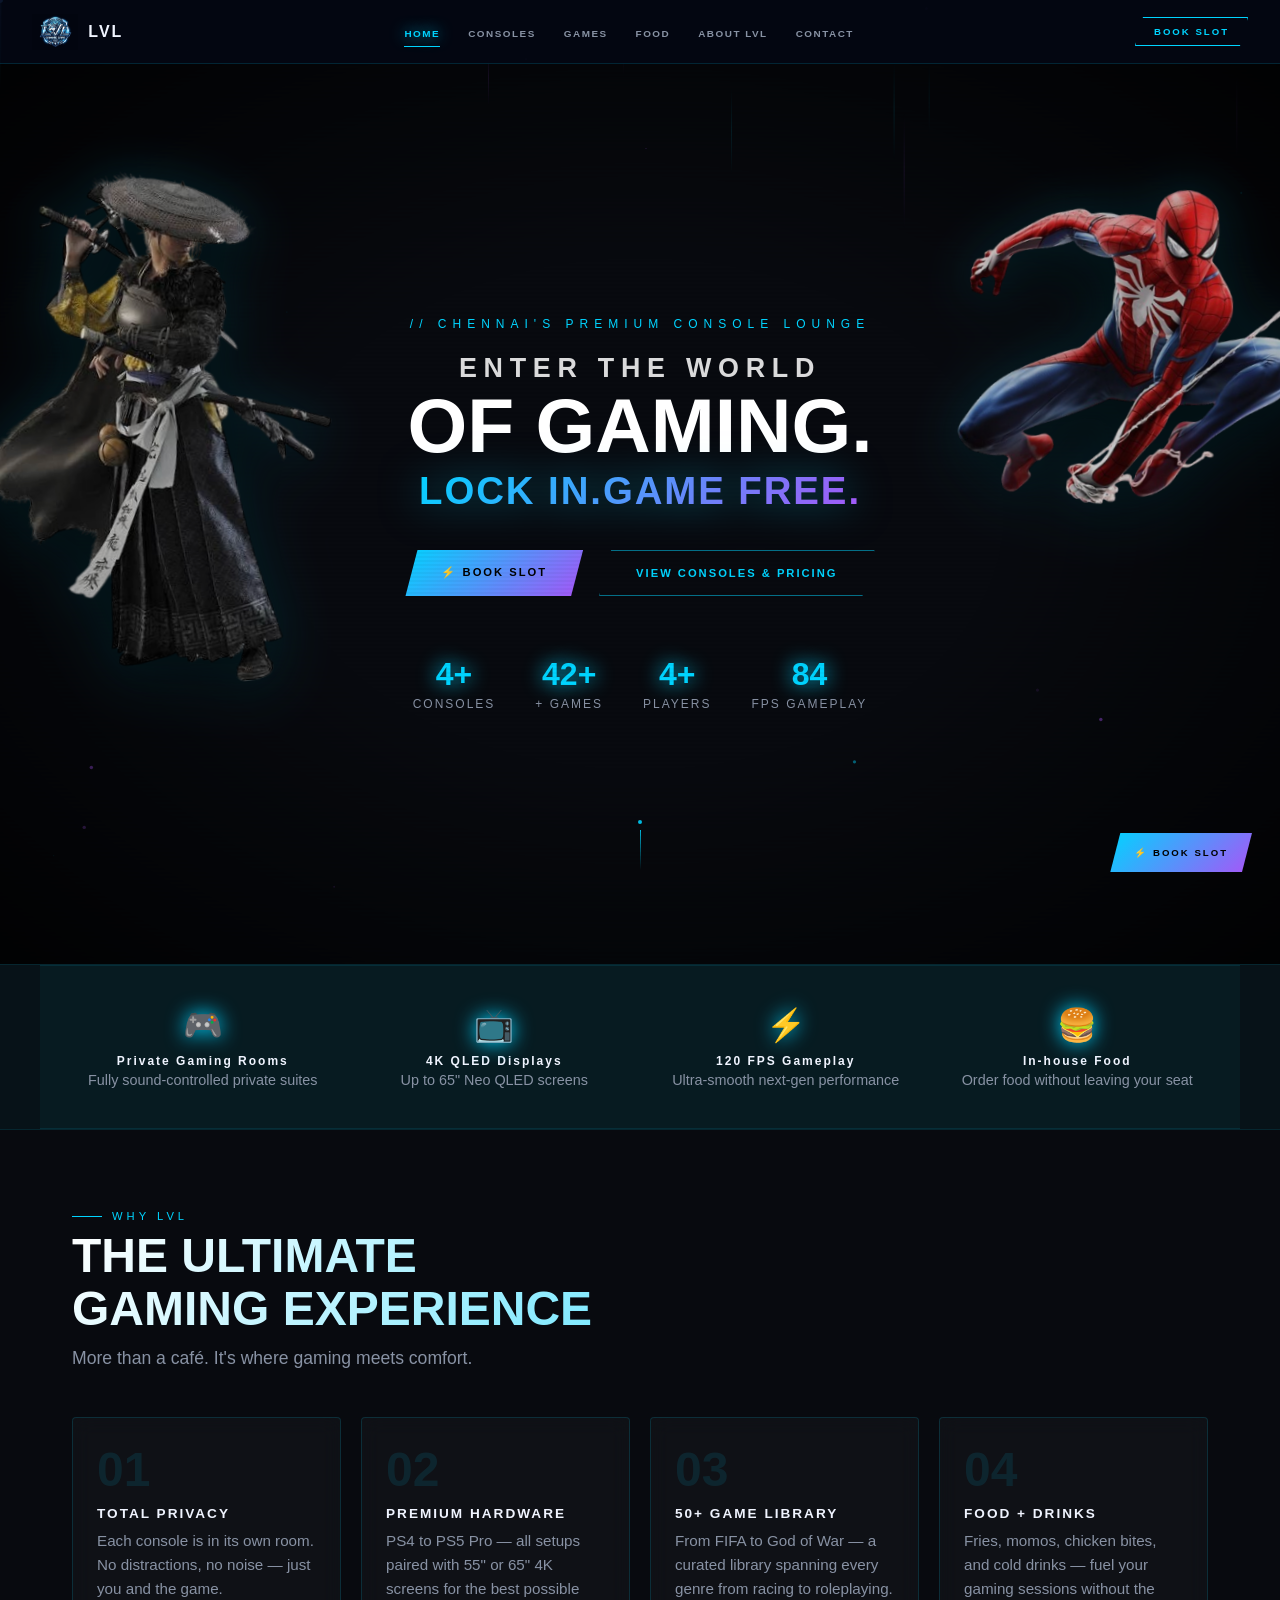
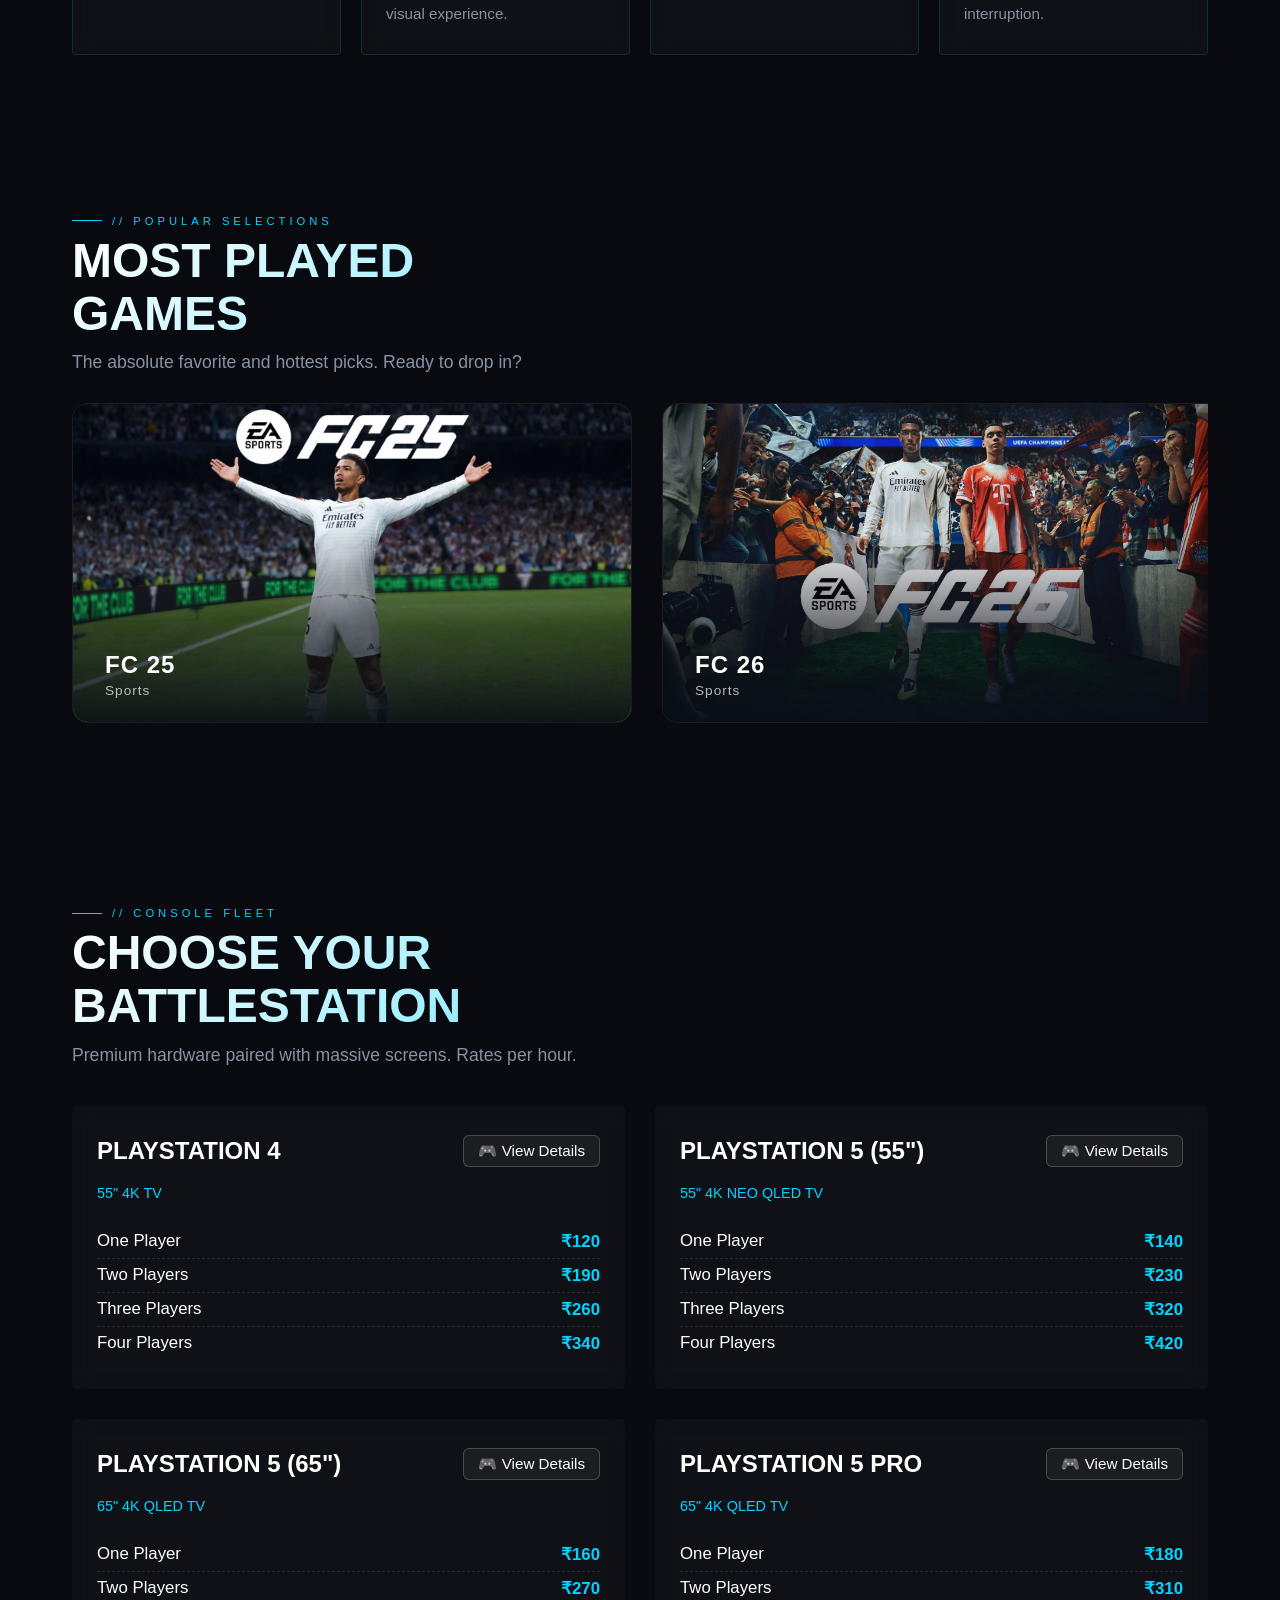
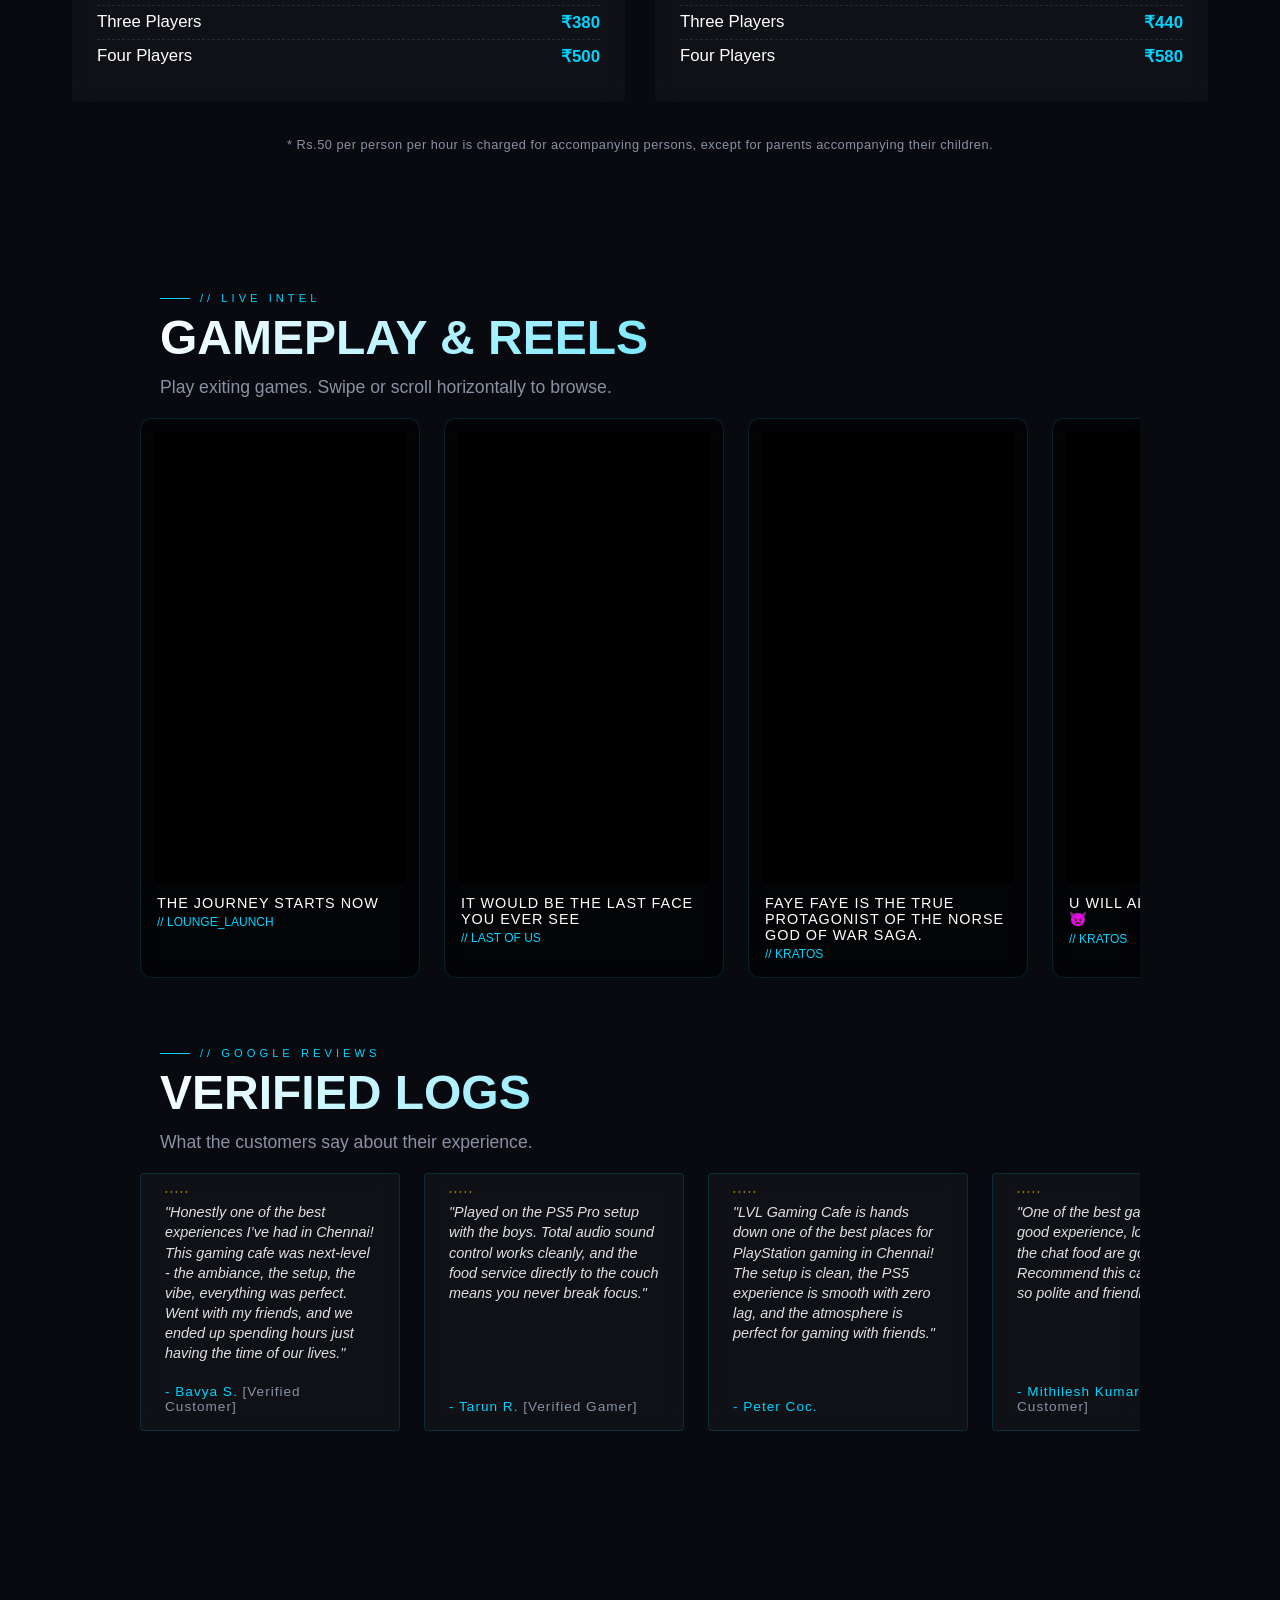
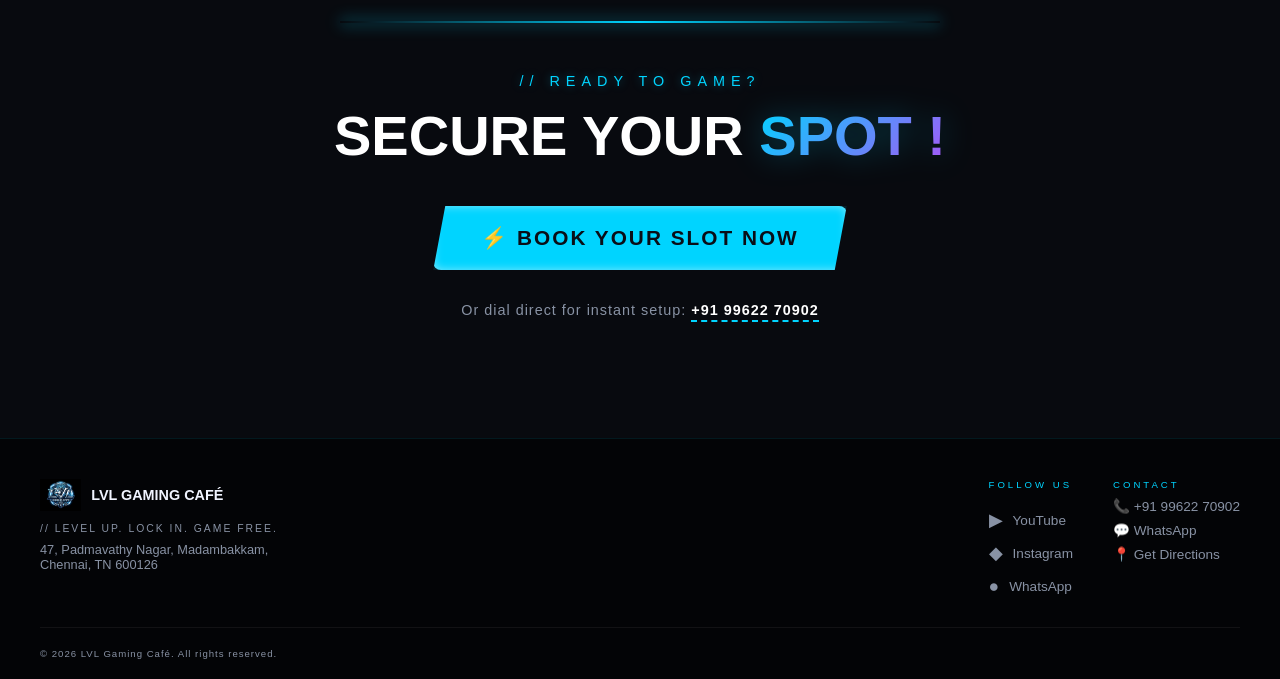
==== commit 1e0db0cf: "Homepage" ====
--- a/index.html
+++ b/index.html
@@ -86,15 +86,16 @@
 </div>
 
     <div class="hero-energy-ring"></div>
-    <div style="position:relative;z-index:3">
-      <p class="hero-eyebrow">// CHENNAI'S PREMIUM CONSOLE LOUNGE</p>
-      <h1 class="hero-title">
-        LEVEL UP.<br>LOCK IN.
-        <span class="accent">GAME FREE.</span>
-      </h1>
-      <p class="hero-sub">
-        <span>Premium Gaming</span> &nbsp;•&nbsp; <span>Private Rooms</span> &nbsp;•&nbsp; <span>Consoles</span> &nbsp;•&nbsp; <span>In-house Food</span>
-      </p>
+<div style="position:relative;z-index:3">
+  <p class="hero-eyebrow">// CHENNAI'S PREMIUM CONSOLE LOUNGE</p>
+  <h1 class="hero-title">
+    <span class="hero-lead-in">ENTER THE WORLD</span>
+     OF GAMING.
+    <br>
+    <span class="hero-tagline"> <span class="accent">LOCK IN.GAME FREE.</span></span>
+  </h1>
+  
+</div>
       <div class="hero-ctas">
         <a class="btn-primary" href="booking.html">⚡ BOOK SLOT</a>
         <a class="btn-outline" href="rooms.html">VIEW CONSOLES &amp; PRICING</a>
--- a/css/home.css
+++ b/css/home.css
@@ -9,12 +9,29 @@
   letter-spacing:6px;text-transform:uppercase;margin-bottom:24px;
   animation:fadeSlideDown 0.8s ease forwards;opacity:0;
 }
-.hero-title{
-  font-family:var(--font-display);
-  font-size:clamp(2.5rem,8vw,6rem);
-  font-weight:900;line-height:1;
-  color:#fff;text-transform:uppercase;
-  animation:fadeSlideDown 0.8s ease 0.2s forwards;opacity:0;
+.hero-title {
+  display: flex;
+  flex-direction: column;
+  font-size: clamp(2.5rem, 6vw, 5rem);
+  font-weight: 900;
+  line-height: 1;
+  text-transform: uppercase;
+}
+
+/* Smaller lead-in text matching reference layout */
+.hero-lead-in {
+  font-size: 0.35em;
+  font-weight: 600;
+  letter-spacing: 0.25em;
+  opacity: 0.85;
+  margin-bottom: 0.3rem;
+}
+
+/* Secondary tagline beneath the main title */
+.hero-tagline {
+  font-size: 0.5em;
+  margin-top: 0.5rem;
+  letter-spacing: 0.05em;
 }
 .hero-title .accent{
   display:block;
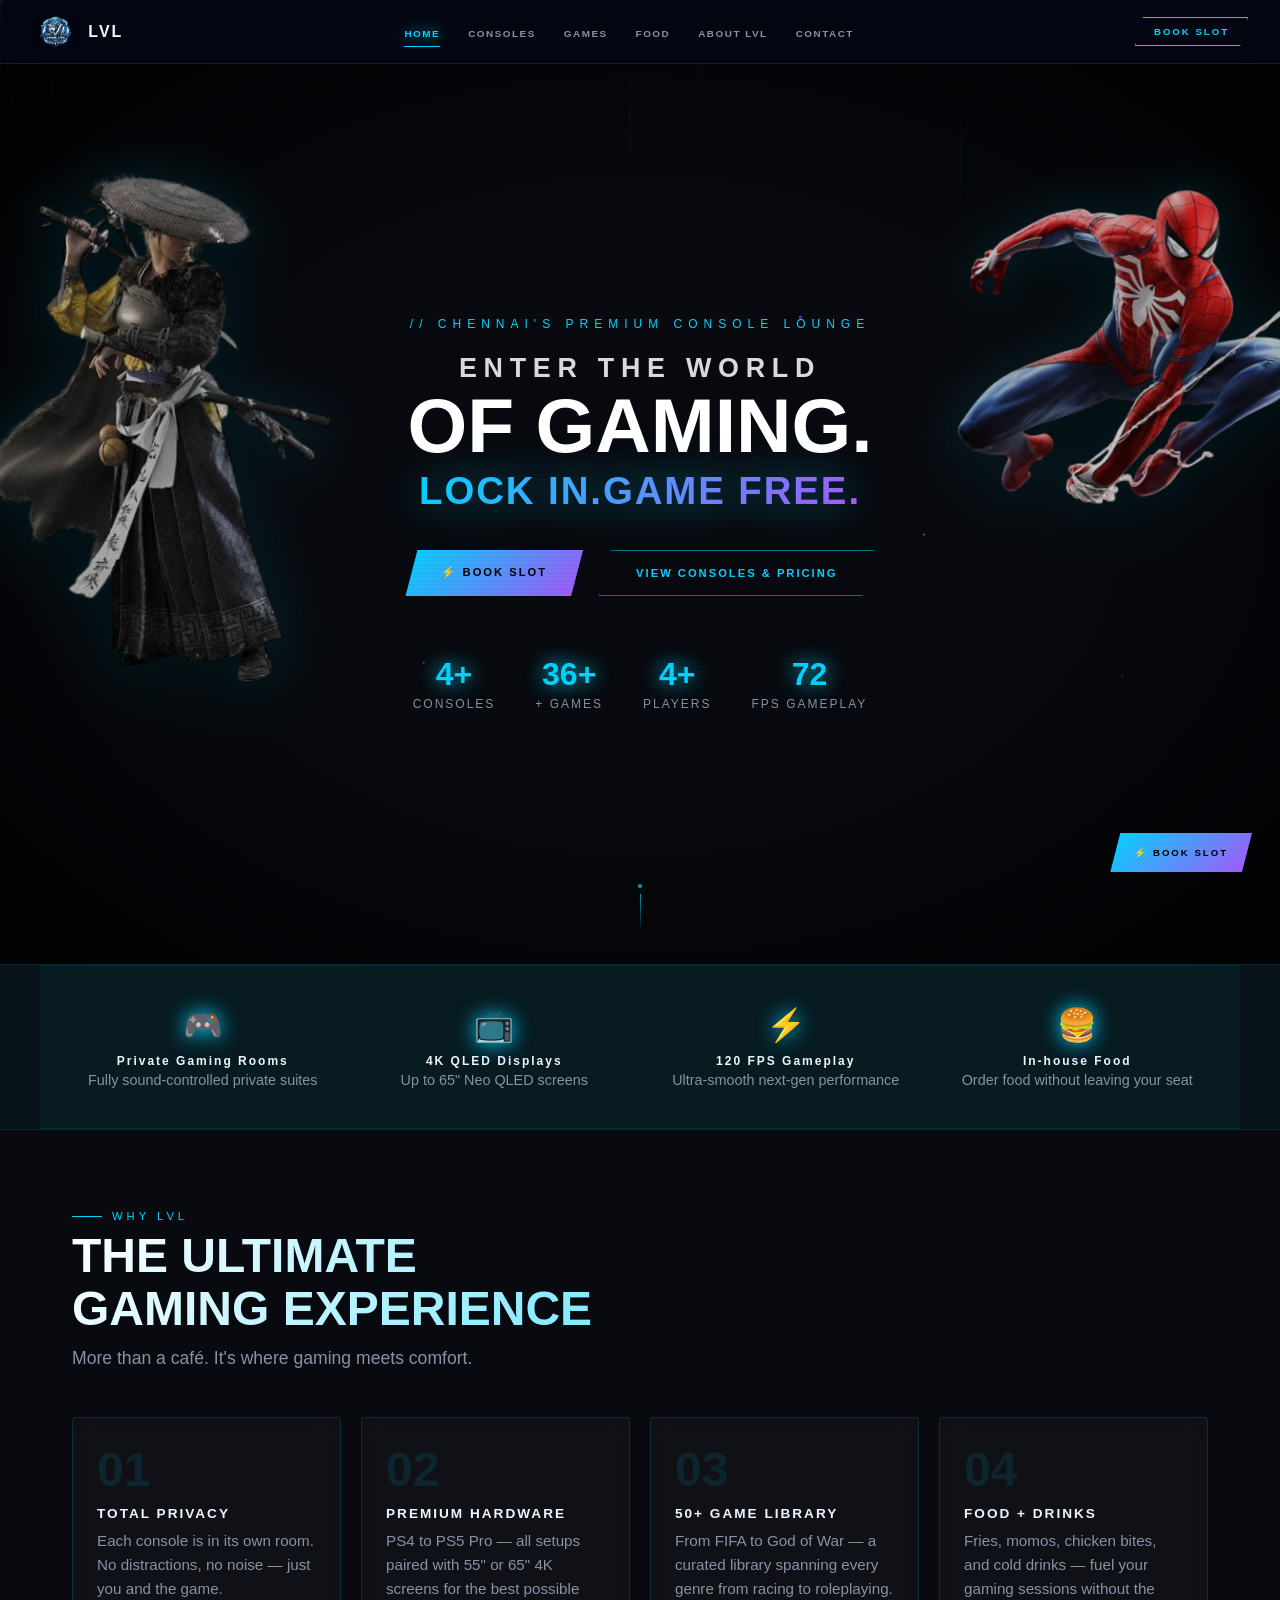
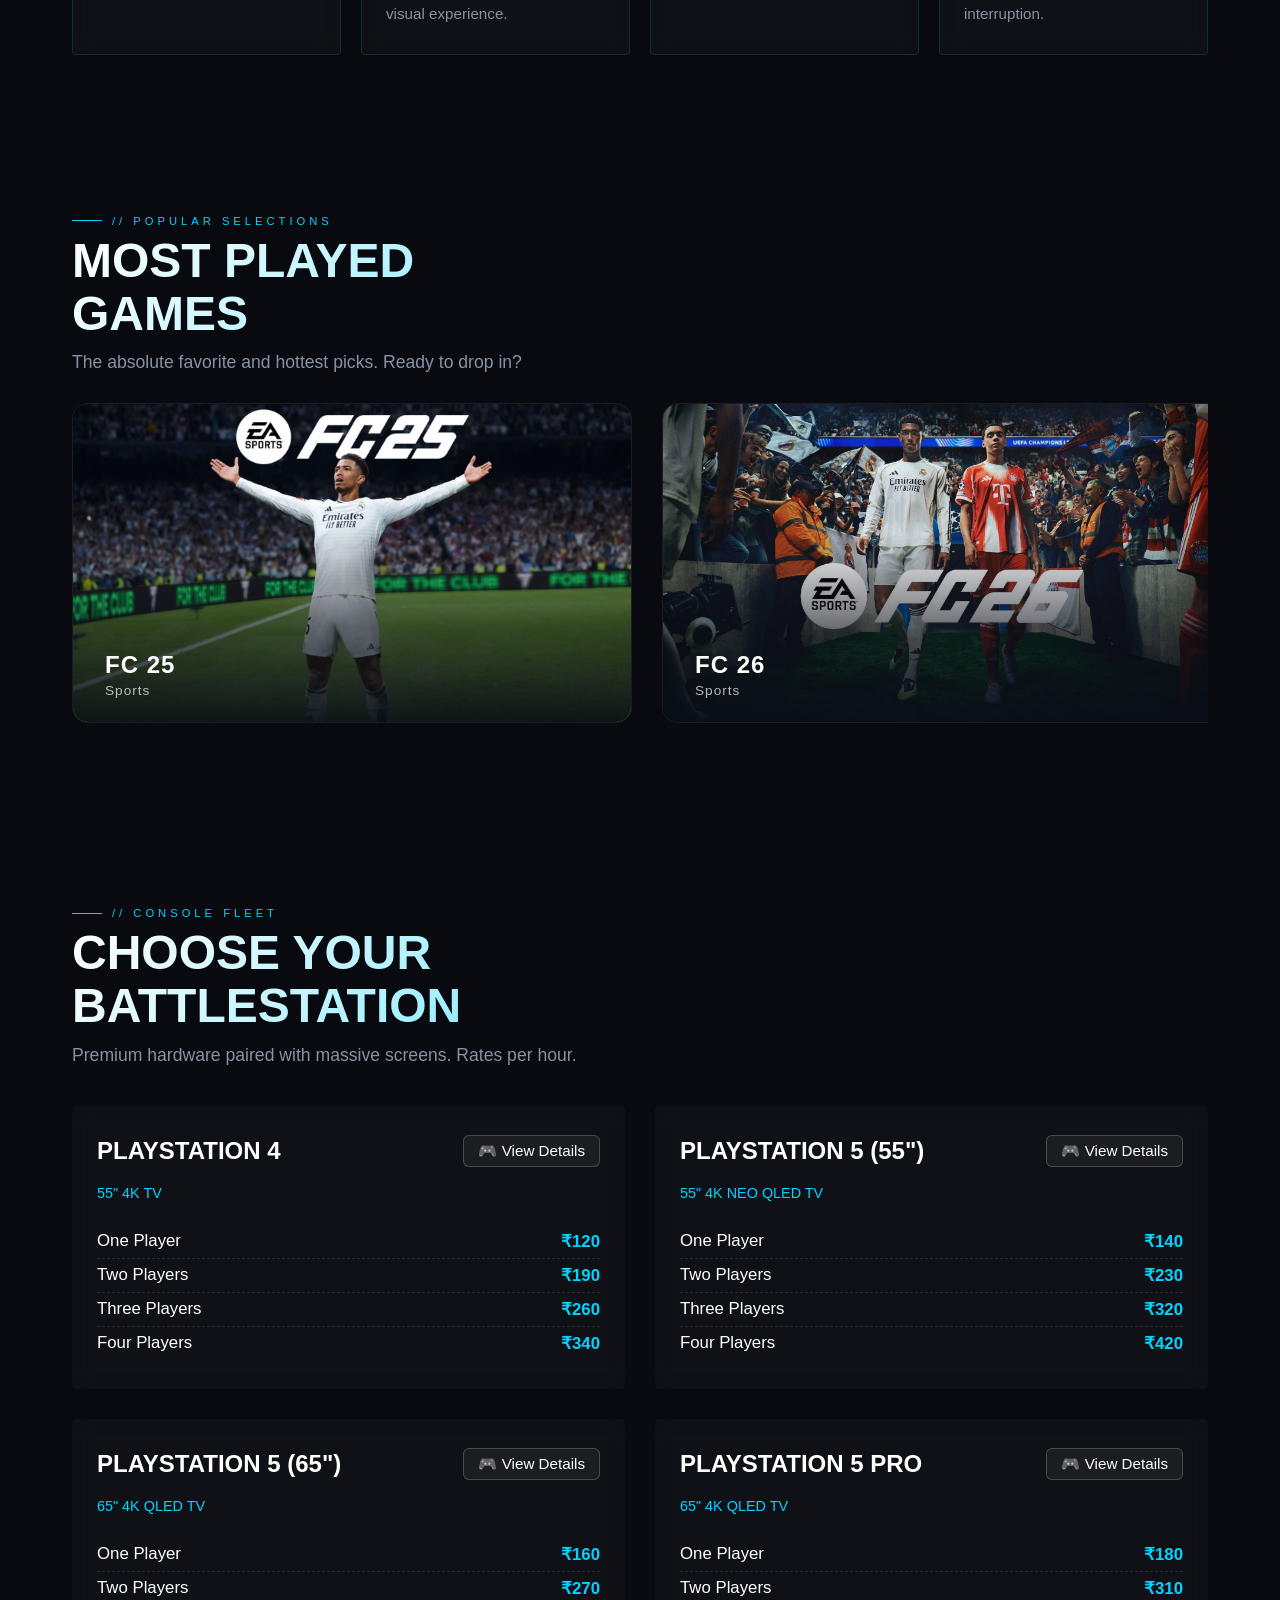
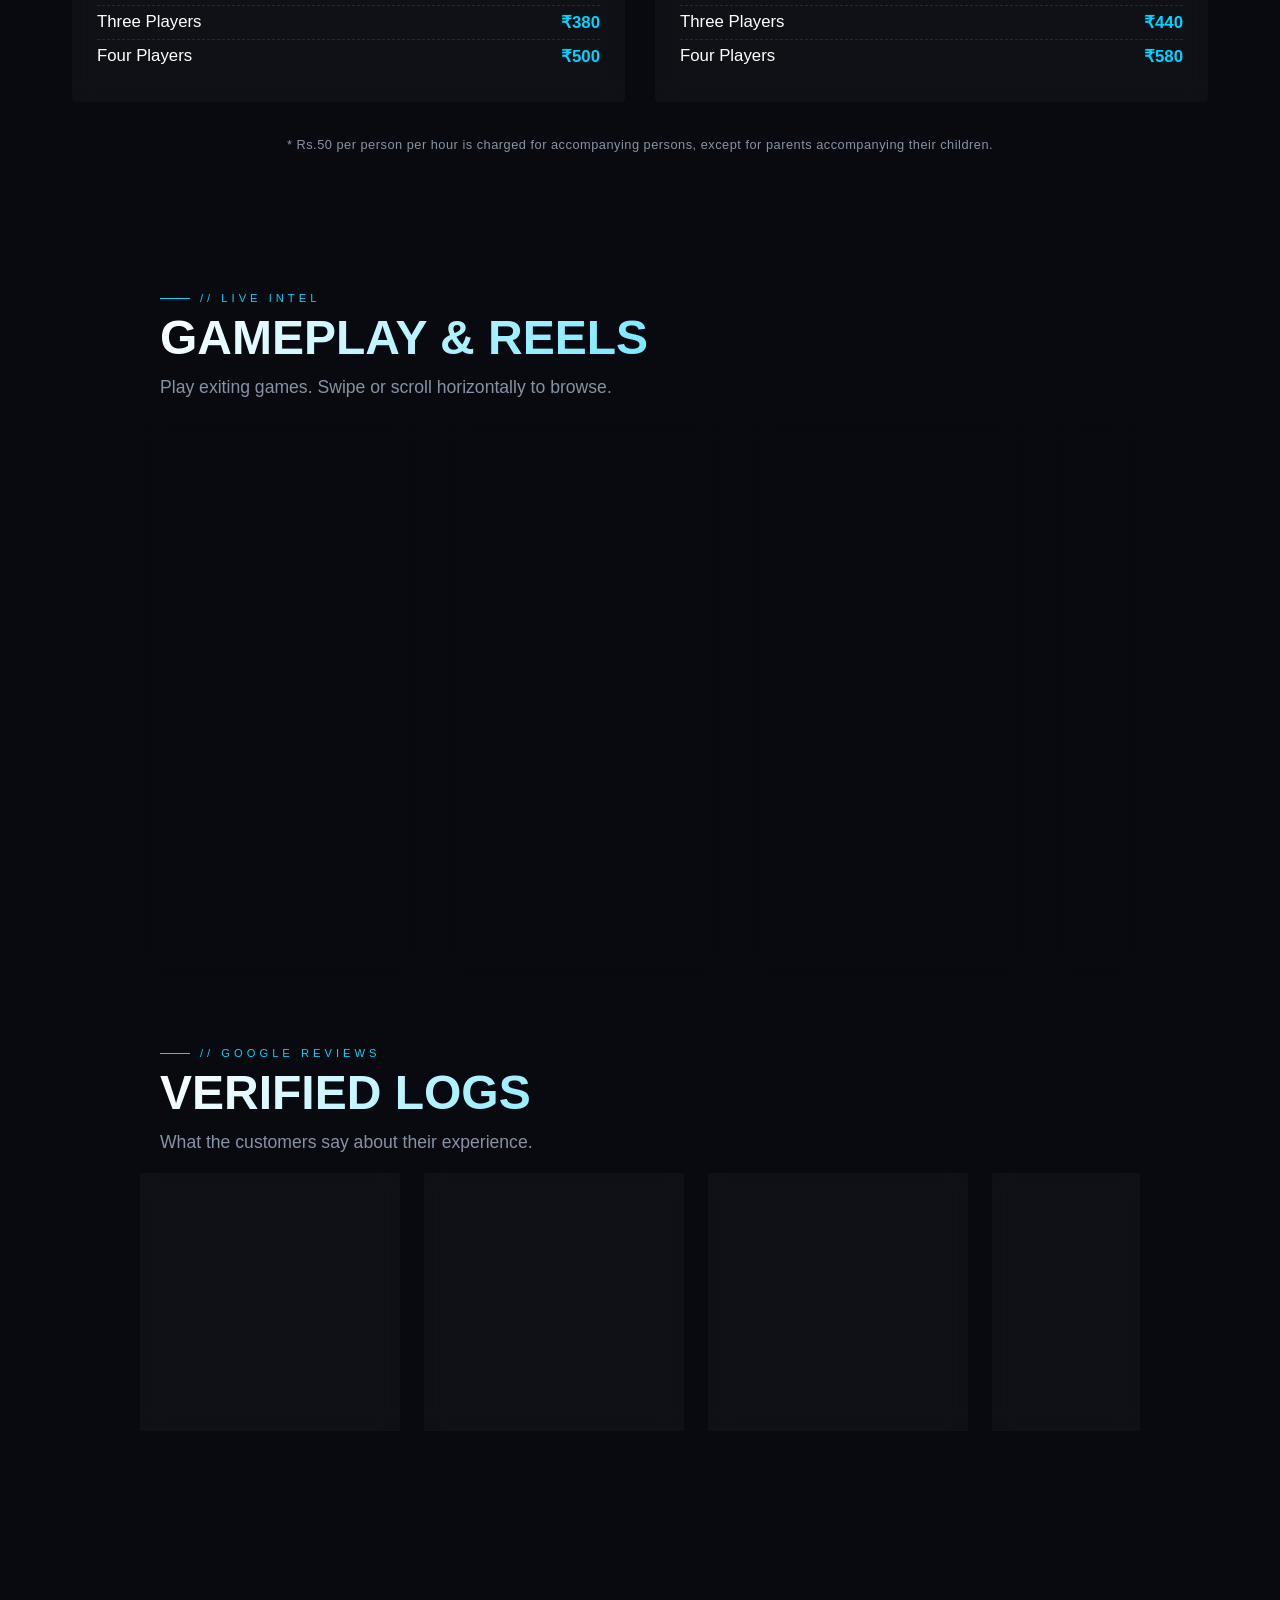
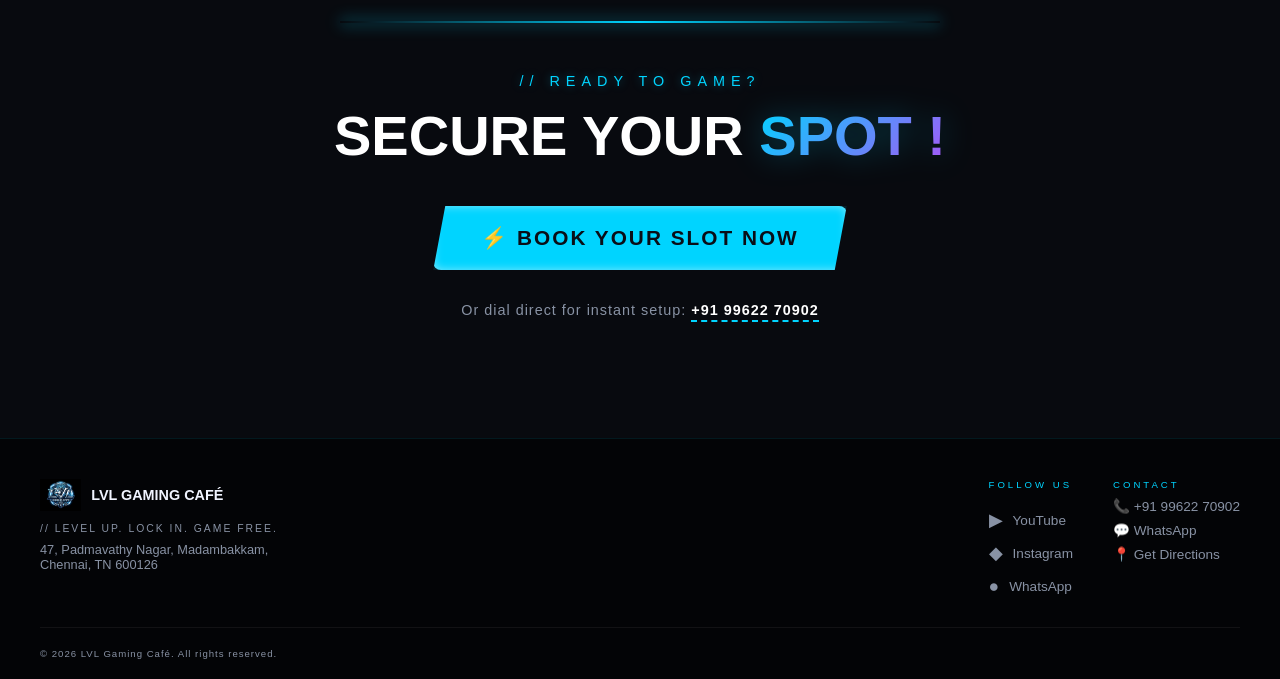
==== commit 88f0b08b: "updated home page" ====
--- a/index.html
+++ b/index.html
@@ -4,12 +4,16 @@
 <meta charset="UTF-8">
 <meta name="viewport" content="width=device-width, initial-scale=1.0">
 <title>LVL Gaming Café – Level Up. Lock In. Game Free.</title>
+
+<!-- Preconnect & Preload Critical Web Fonts -->
 <link rel="preconnect" href="https://fonts.googleapis.com">
+<link rel="preconnect" href="https://fonts.gstatic.com" crossorigin>
 <link href="https://fonts.googleapis.com/css2?family=Orbitron:wght@400;600;700;900&family=Rajdhani:wght@300;400;500;600;700&family=Share+Tech+Mono&display=swap" rel="stylesheet">
+
+<!-- CSS Stylesheets -->
 <link rel="stylesheet" href="css/style.css">
 <link rel="stylesheet" href="css/home.css">
 <link rel="stylesheet" href="css/games.css">
-
 </head>
 <body>
 
@@ -62,63 +66,61 @@
     <div class="hero-vignette"></div>
     <div class="hero-scanline"></div>
 
-    <!-- SIMPLE GAME CHARACTER / GAME ART ASSEMBLY -->
     <!-- HERO – GAME ART ASSEMBLY -->
-<div class="hero-game-assembly">
-  <!-- Dynamic Particle Layer -->
-  <canvas id="hero-particle-canvas"></canvas>
-
-  <div class="hero-energy-ring"></div>
-
-  <!-- Character Cards -->
-  <div class="hero-game-card game-card-1 game-character-only" data-depth="0.75">
-    <img src="assets/games/Atsu.png" alt="Ghost game art">
-  </div>
-  <div class="hero-game-card game-card-2 game-character-only" data-depth="0.45">
-    <img src="assets/games/eve.png" alt="Stellar Blade game art">
-  </div>
-  <div class="hero-game-card game-card-4 game-character-only" data-depth="0.5">
-    <img src="assets/games/kratos.png" alt="God of War game art">
-  </div>
-  <div class="hero-game-card game-card-5 game-character-only" data-depth="0.7">
-    <img src="assets/games/Spidey.png" alt="Spider-Man game art">
-  </div>
-</div>
+    <div class="hero-game-assembly">
+      <canvas id="hero-particle-canvas"></canvas>
+      <div class="hero-energy-ring"></div>
+
+      <!-- Character Cards (Hero images given fetchpriority and eager loading) -->
+      <div class="hero-game-card game-card-1 game-character-only" data-depth="0.75">
+        <img src="assets/games/Atsu.png" alt="Ghost game art" fetchpriority="high">
+      </div>
+      <div class="hero-game-card game-card-2 game-character-only" data-depth="0.45">
+        <img src="assets/games/eve.png" alt="Stellar Blade game art" fetchpriority="high">
+      </div>
+      <div class="hero-game-card game-card-4 game-character-only" data-depth="0.5">
+        <img src="assets/games/kratos.png" alt="God of War game art" fetchpriority="high">
+      </div>
+      <div class="hero-game-card game-card-5 game-character-only" data-depth="0.7">
+        <img src="assets/games/Spidey.png" alt="Spider-Man game art" fetchpriority="high">
+      </div>
+    </div>
 
     <div class="hero-energy-ring"></div>
-<div style="position:relative;z-index:3">
-  <p class="hero-eyebrow">// CHENNAI'S PREMIUM CONSOLE LOUNGE</p>
-  <h1 class="hero-title">
-    <span class="hero-lead-in">ENTER THE WORLD</span>
-     OF GAMING.
-    <br>
-    <span class="hero-tagline"> <span class="accent">LOCK IN.GAME FREE.</span></span>
-  </h1>
-  
-</div>
-      <div class="hero-ctas">
-        <a class="btn-primary" href="booking.html">⚡ BOOK SLOT</a>
-        <a class="btn-outline" href="rooms.html">VIEW CONSOLES &amp; PRICING</a>
-      </div>
-      <div class="hero-stats">
-        <div class="hero-stat">
-          <div class="hero-stat-num" data-count="4">4</div>
-          <div class="hero-stat-label">Consoles</div>
-        </div>
-        <div class="hero-stat">
-          <div class="hero-stat-num" data-count="55">55</div>
-          <div class="hero-stat-label">+ Games</div>
-        </div>
-        <div class="hero-stat">
-          <div class="hero-stat-num" data-count="4">1- 4+</div>
-          <div class="hero-stat-label">Players</div>
-        </div>
-        <div class="hero-stat">
-          <div class="hero-stat-num" data-count="120">120</div>
-          <div class="hero-stat-label">FPS Gameplay</div>
-        </div>
-      </div>
-    </div>
+    <div style="position:relative;z-index:3">
+      <p class="hero-eyebrow">// CHENNAI'S PREMIUM CONSOLE LOUNGE</p>
+      <h1 class="hero-title">
+        <span class="hero-lead-in">ENTER THE WORLD</span>
+         OF GAMING.
+        <br>
+        <span class="hero-tagline"> <span class="accent">LOCK IN.GAME FREE.</span></span>
+      </h1>
+    </div>
+
+    <div class="hero-ctas">
+      <a class="btn-primary" href="booking.html">⚡ BOOK SLOT</a>
+      <a class="btn-outline" href="rooms.html">VIEW CONSOLES &amp; PRICING</a>
+    </div>
+
+    <div class="hero-stats">
+      <div class="hero-stat">
+        <div class="hero-stat-num" data-count="4">4</div>
+        <div class="hero-stat-label">Consoles</div>
+      </div>
+      <div class="hero-stat">
+        <div class="hero-stat-num" data-count="55">55</div>
+        <div class="hero-stat-label">+ Games</div>
+      </div>
+      <div class="hero-stat">
+        <div class="hero-stat-num" data-count="4">1- 4+</div>
+        <div class="hero-stat-label">Players</div>
+      </div>
+      <div class="hero-stat">
+        <div class="hero-stat-num" data-count="120">120</div>
+        <div class="hero-stat-label">FPS Gameplay</div>
+      </div>
+    </div>
+    
     <div class="scroll-indicator">
       <div class="scroll-dot"></div>
       <div class="scroll-line"></div>
@@ -161,98 +163,79 @@
       </div>
     </div>
   </div>
-   <!-- ==================== MOST PLAYED GAMES ==================== -->
-<div class="home-section">
-  <p class="section-label">// POPULAR SELECTIONS</p>
-  <h2 class="section-title">MOST PLAYED<br>GAMES</h2>
-  <p class="section-sub">The absolute favorite and hottest picks. Ready to drop in?</p>
-
-  <div class="most-played-section" style="padding: 30px 0 0;">
-    <div class="horizontal-scroll-container" id="homeMostPlayedGrid"></div>
-  </div>
-</div>
-<!-- ==================== CONSOLE TIER INTEL ==================== -->
+
+  <!-- MOST PLAYED GAMES -->
+  <div class="home-section">
+    <p class="section-label">// POPULAR SELECTIONS</p>
+    <h2 class="section-title">MOST PLAYED<br>GAMES</h2>
+    <p class="section-sub">The absolute favorite and hottest picks. Ready to drop in?</p>
+    <div class="most-played-section" style="padding: 30px 0 0;">
+      <div class="horizontal-scroll-container" id="homeMostPlayedGrid"></div>
+    </div>
+  </div>
+
+  <!-- CONSOLE TIER INTEL -->
   <div class="home-section">
     <p class="section-label">// CONSOLE FLEET</p>
     <h2 class="section-title">CHOOSE YOUR<br>BATTLESTATION</h2>
     <p class="section-sub">Premium hardware paired with massive screens. Rates per hour.</p>
     
-    <!-- Forced 2-Cards Per Row Layout -->
     <div class="console-two-col-grid">
-      
-      <!-- Card 1: PS4 -->
       <div class="glass-card rgb-border why-card fade-in">
         <div style="display: flex; justify-content: space-between; align-items: center; margin-bottom: 15px;">
           <h2>PLAYSTATION 4</h2>
-         <a href="rooms.html" class="view-details-link">
-          <span>🎮 View Details</span>
-        </a>
+          <a href="rooms.html" class="view-details-link"><span>🎮 View Details</span></a>
         </div>
         <p style="color: var(--neon-blue); font-family: 'Share Tech Mono', monospace; font-size: 0.9rem; margin-bottom: 20px; text-transform: uppercase;">55" 4K TV</p>
-        
         <div class="price-tier-row"><span>One Player</span><span class="price-amt">₹120</span></div>
         <div class="price-tier-row"><span>Two Players</span><span class="price-amt">₹190</span></div>
         <div class="price-tier-row"><span>Three Players</span><span class="price-amt">₹260</span></div>
         <div class="price-tier-row"><span>Four Players</span><span class="price-amt">₹340</span></div>
       </div>
       
-      <!-- Card 2: PS5 55" -->
       <div class="glass-card rgb-border why-card fade-in stagger-1">
         <div style="display: flex; justify-content: space-between; align-items: center; margin-bottom: 15px;">
           <h2>PLAYSTATION 5 (55")</h2>
-          <a href="rooms.html" class="view-details-link">
-          <span>🎮 View Details</span>
-        </a>
+          <a href="rooms.html" class="view-details-link"><span>🎮 View Details</span></a>
         </div>
         <p style="color: var(--neon-blue); font-family: 'Share Tech Mono', monospace; font-size: 0.9rem; margin-bottom: 20px; text-transform: uppercase;">55" 4K NEO QLED TV</p>
-        
         <div class="price-tier-row"><span>One Player</span><span class="price-amt">₹140</span></div>
         <div class="price-tier-row"><span>Two Players</span><span class="price-amt">₹230</span></div>
         <div class="price-tier-row"><span>Three Players</span><span class="price-amt">₹320</span></div>
         <div class="price-tier-row"><span>Four Players</span><span class="price-amt">₹420</span></div>
       </div>
       
-      <!-- Card 3: PS5 65" -->
       <div class="glass-card rgb-border why-card fade-in stagger-2">
         <div style="display: flex; justify-content: space-between; align-items: center; margin-bottom: 15px;">
           <h2>PLAYSTATION 5 (65")</h2>
-          <a href="rooms.html" class="view-details-link">
-          <span>🎮 View Details</span>
-        </a>
+          <a href="rooms.html" class="view-details-link"><span>🎮 View Details</span></a>
         </div>
         <p style="color: var(--neon-blue); font-family: 'Share Tech Mono', monospace; font-size: 0.9rem; margin-bottom: 20px; text-transform: uppercase;">65" 4K QLED TV</p>
-        
         <div class="price-tier-row"><span>One Player</span><span class="price-amt">₹160</span></div>
         <div class="price-tier-row"><span>Two Players</span><span class="price-amt">₹270</span></div>
         <div class="price-tier-row"><span>Three Players</span><span class="price-amt">₹380</span></div>
         <div class="price-tier-row"><span>Four Players</span><span class="price-amt">₹500</span></div>
       </div>
       
-      <!-- Card 4: PS5 Pro -->
       <div class="glass-card rgb-border why-card fade-in stagger-3">
         <div style="display: flex; justify-content: space-between; align-items: center; margin-bottom: 15px;">
           <h2>PLAYSTATION 5 PRO</h2>
-          <a href="rooms.html" class="view-details-link">
-          <span>🎮 View Details</span>
-        </a>
+          <a href="rooms.html" class="view-details-link"><span>🎮 View Details</span></a>
         </div>
         <p style="color: var(--neon-blue); font-family: 'Share Tech Mono', monospace; font-size: 0.9rem; margin-bottom: 20px; text-transform: uppercase;">65" 4K QLED TV</p>
-        
         <div class="price-tier-row"><span>One Player</span><span class="price-amt">₹180</span></div>
         <div class="price-tier-row"><span>Two Players</span><span class="price-amt">₹310</span></div>
         <div class="price-tier-row"><span>Three Players</span><span class="price-amt">₹440</span></div>
         <div class="price-tier-row"><span>Four Players</span><span class="price-amt">₹580</span></div>
       </div>
-
     </div>
     
-    <!-- Companion Notice -->
     <p style="text-align: center; font-family: 'Share Tech Mono', monospace; font-size: 0.8rem; color: var(--text-muted); margin-top: 35px; letter-spacing: 0.5px;">
       * Rs.50 per person per hour is charged for accompanying persons, except for parents accompanying their children.
     </p>
   </div>
  
-  <!-- ==================== INTEL & TRANSMISSIONS SECTION ==================== -->
+  <!-- MEDIA INTEL (Lazy loaded YouTube Iframes) -->
   <div class="home-section media-intel-section">
     <div class="section-header-wrap">
       <p class="section-label">// LIVE INTEL</p>
@@ -260,58 +243,49 @@
       <p class="section-sub">Play exiting games. Swipe or scroll horizontally to browse.</p>
     </div>
     
-    <!-- Sideways Sliding Reels Track -->
-  <div class="scroll-container">
- 
+    <div class="scroll-container">
       <div class="glass-card rgb-border media-card">
         <div class="short-reel-container">
-          <iframe src="https://www.youtube.com/embed/largPDgI7n0?rel=0" title="LVL Journey Launch" allowfullscreen></iframe>
+          <iframe src="https://www.youtube.com/embed/largPDgI7n0?rel=0" title="LVL Journey Launch" loading="lazy" allowfullscreen></iframe>
         </div>
         <div class="media-title">The Journey Starts Now</div>
         <div class="media-tag">// LOUNGE_LAUNCH</div>
       </div>
 
-      <!-- Reel 2 -->
       <div class="glass-card rgb-border media-card">
         <div class="short-reel-container">
-
-          <iframe src="https://www.youtube.com/embed/iP-cDce0jKE?rel=0" title="The Last of Us" allowfullscreen></iframe>
+          <iframe src="https://www.youtube.com/embed/iP-cDce0jKE?rel=0" title="The Last of Us" loading="lazy" allowfullscreen></iframe>
         </div>
         <div class="media-title">It would be the last face you ever see</div>
         <div class="media-tag">// LAST OF US</div>
       </div>
- <!-- Reel 2 -->
+
       <div class="glass-card rgb-border media-card">
         <div class="short-reel-container">
-          <iframe src="https://www.youtube.com/embed/_tXxHL8coCE?rel=0" title="Faye faye kratos" allowfullscreen></iframe>
+          <iframe src="https://www.youtube.com/embed/_tXxHL8coCE?rel=0" title="Faye faye kratos" loading="lazy" allowfullscreen></iframe>
         </div>
         <div class="media-title">Faye Faye is the true protagonist of the Norse God of War saga.</div>
         <div class="media-tag">// KRATOS</div>
       </div>
 
-
-      <!-- Reel 4 -->
       <div class="glass-card rgb-border media-card">
         <div class="short-reel-container">
-          <iframe src="https://www.youtube.com/embed/B2gZufeGHcA?rel=0" title="KRATOS" allowfullscreen></iframe>
+          <iframe src="https://www.youtube.com/embed/B2gZufeGHcA?rel=0" title="KRATOS" loading="lazy" allowfullscreen></iframe>
         </div>
         <div class="media-title">U will always be Monster 👿</div>
         <div class="media-tag">// KRATOS</div>
       </div>
 
-      <!-- Reel 6 -->
-        <div class="glass-card rgb-border media-card">
-    <div class="short-reel-container">
-      <iframe src="https://www.youtube.com/embed/RURkXKforYM?rel=0" title="LVL Gaming" allowfullscreen></iframe>
-    </div>
-    <div class="media-title">Sandman never saw it coming! 🎥</div>
-    <div class="media-tag">// SPIDER MAN</div>
-  </div>
-
-      
-    </div>
-
-    <!-- Sideways Sliding Reviews Track -->
+      <div class="glass-card rgb-border media-card">
+        <div class="short-reel-container">
+          <iframe src="https://www.youtube.com/embed/RURkXKforYM?rel=0" title="LVL Gaming" loading="lazy" allowfullscreen></iframe>
+        </div>
+        <div class="media-title">Sandman never saw it coming! 🎥</div>
+        <div class="media-tag">// SPIDER MAN</div>
+      </div>
+    </div>
+
+    <!-- GOOGLE REVIEWS -->
     <div style="margin-top: 40px;">
       <div class="section-header-wrap">
         <p class="section-label">// GOOGLE REVIEWS</p>
@@ -320,7 +294,6 @@
       </div>
       
       <div class="scroll-container">
-        <!-- Google Review 1 -->
         <div class="glass-card rgb-border review-card">
           <div>
             <div class="review-stars">★★★★★</div>
@@ -329,7 +302,6 @@
           <div class="review-author">- Bavya S. <span style="color: var(--text-muted)">[Verified Customer]</span></div>
         </div>
 
-        <!-- Google Review 2 -->
         <div class="glass-card rgb-border review-card">
           <div>
             <div class="review-stars">★★★★★</div>
@@ -338,7 +310,6 @@
           <div class="review-author">- Tarun R. <span style="color: var(--text-muted)">[Verified Gamer]</span></div>
         </div>
 
-        <!-- Google Review 3 -->
         <div class="glass-card rgb-border review-card">
           <div>
             <div class="review-stars">★★★★★</div>
@@ -347,17 +318,14 @@
           <div class="review-author">- Peter Coc. <span style="color: var(--text-muted)"></span></div>
         </div>
 
-        <!-- Google Review 4 -->
-        <div class="glass-card rgb-border review-card">
-          <div>
-            <div class="review-stars">★★★★★</div>
-            <p class="review-text">"One of the best gaming cafe, good experience, lots of fun, and the chat food are good in taste,
-Recommend this cafe, owner is so polite and friendly 🫂"</p>
+        <div class="glass-card rgb-border review-card">
+          <div>
+            <div class="review-stars">★★★★★</div>
+            <p class="review-text">"One of the best gaming cafe, good experience, lots of fun, and the chat food are good in taste, Recommend this cafe, owner is so polite and friendly 🫂"</p>
           </div>
           <div class="review-author">- Mithilesh Kumar. <span style="color: var(--text-muted)">[Happy Customer]</span></div>
         </div>
 
-        <!-- Google Review 5 -->
         <div class="glass-card rgb-border review-card">
           <div>
             <div class="review-stars">★★★★★</div>
@@ -366,7 +334,6 @@
           <div class="review-author">- Kaviya B. <span style="color: var(--text-muted)">[Streamer]</span></div>
         </div>
 
-        <!-- Google Review 6 -->
         <div class="glass-card rgb-border review-card">
           <div>
             <div class="review-stars">★★★★★</div>
@@ -378,68 +345,36 @@
     </div>
   </div>
 
-<!-- ==================== ENHANCED HERO CTA STRIP ==================== -->
+  <!-- ENHANCED HERO CTA STRIP -->
   <div class="home-cta-strip" style="text-align:center; padding: 100px 2rem 120px; max-width: 800px; margin: 0 auto;">
     <div class="neon-divider" style="margin-bottom: 50px; height: 2px; background: linear-gradient(90deg, transparent, var(--neon-blue), transparent); box-shadow: 0 0 15px var(--neon-blue);"></div>
-    
-    <!-- Large, Loud Eyebrow -->
     <p style="font-family: var(--font-mono); font-size: 0.9rem; color: var(--neon-blue); letter-spacing: 6px; margin-bottom: 16px; text-transform: uppercase; text-shadow: 0 0 10px rgba(0, 212, 255, 0.4);">
-      // READY TO GAME?    </p>
-    
-    <!-- High-Impact Headline -->
+      // READY TO GAME?
+    </p>
     <h2 style="font-family: var(--font-display); font-size: clamp(2rem, 5vw, 3.5rem); font-weight: 900; color: #fff; text-transform: uppercase; margin-bottom: 40px; line-height: 1.1;">
       SECURE YOUR <span style="background: linear-gradient(135deg, var(--neon-blue), var(--neon-purple, #9d4edd)); -webkit-background-clip: text; -webkit-text-fill-color: transparent; background-clip: text; filter: drop-shadow(0 0 15px rgba(0,212,255,0.3));">SPOT !</span>
     </h2>
-    
-    <!-- Massive Interactive Booking Button -->
     <div style="margin-bottom: 32px;">
-      <a class="btn-primary" href="booking.html" style="
-        display: inline-block;
-        padding: 20px 48px;
-        font-family: var(--font-display);
-        font-size: 1.3rem;
-        font-weight: 800;
-        letter-spacing: 2px;
-        text-transform: uppercase;
-        color: #0a0e17;
-        background: var(--neon-blue, #00d4ff);
-        border-radius: 8px;
-        text-decoration: none;
-        box-shadow: 0 0 30px rgba(0, 212, 255, 0.4), inset 0 0 10px rgba(255,255,255,0.5);
-        transition: transform 0.3s cubic-bezier(0.16, 1, 0.3, 1), box-shadow 0.3s ease, background-color 0.3s ease;
-      " 
-      onmouseover="this.style.transform='scale(1.08)'; this.style.boxShadow='0 0 45px rgba(0, 212, 255, 0.7)';" 
-      onmouseout="this.style.transform='scale(1)'; this.style.boxShadow='0 0 30px rgba(0, 212, 255, 0.4)';">
+      <a class="btn-primary" href="booking.html" style="display: inline-block; padding: 20px 48px; font-family: var(--font-display); font-size: 1.3rem; font-weight: 800; letter-spacing: 2px; text-transform: uppercase; color: #0a0e17; background: var(--neon-blue, #00d4ff); border-radius: 8px; text-decoration: none; box-shadow: 0 0 30px rgba(0, 212, 255, 0.4), inset 0 0 10px rgba(255,255,255,0.5); transition: transform 0.3s cubic-bezier(0.16, 1, 0.3, 1), box-shadow 0.3s ease, background-color 0.3s ease;">
         ⚡ BOOK YOUR SLOT NOW
       </a>
     </div>
-    
-    <!-- High-Visibility Secondary Contact Info -->
     <p style="font-family: var(--font-mono); font-size: 0.9rem; color: var(--text-muted); letter-spacing: 1px;">
       Or dial direct for instant setup: 
-      <a href="tel:9962270902" style="
-        color: #fff; 
-        text-decoration: none; 
-        font-weight: 700; 
-        border-bottom: 2px dashed var(--neon-blue); 
-        padding-bottom: 2px;
-        transition: color 0.3s ease;
-      "
-      onmouseover="this.style.color='var(--neon-blue)'"
-      onmouseout="this.style.color='#fff'">
+      <a href="tel:9962270902" style="color: #fff; text-decoration: none; font-weight: 700; border-bottom: 2px dashed var(--neon-blue); padding-bottom: 2px; transition: color 0.3s ease;">
         +91 99622 70902
       </a>
     </p>
   </div>
 </div>
 
-<!-- ==================== FOOTER ==================== -->
+<!-- FOOTER -->
 <footer>
   <div class="footer-inner">
     <div class="footer-top">
       <div class="footer-brand">
         <div class="footer-logo">
-          <img src="assets/LVL Gaming Cafe LOGO.png" alt="LVL" style="mix-blend-mode: screen; filter: brightness(1.15);" onerror="this.style.display='none'">
+          <img src="assets/LVL Gaming Cafe LOGO.png" alt="LVL" loading="lazy" style="mix-blend-mode: screen; filter: brightness(1.15);" onerror="this.style.display='none'">
           <span class="footer-logo-text">LVL GAMING CAFÉ</span>
         </div>
         <p class="footer-tagline">// LEVEL UP. LOCK IN. GAME FREE.</p>
@@ -460,7 +395,6 @@
     </div>
     <div class="footer-bottom">
       <p class="footer-copy">© 2026 LVL Gaming Café. All rights reserved.</p>
-      <!-- <p class="footer-dev">Developed by <a href="https://linkedin.com/in/bavya-saravanakumar" target="_blank">BS</a></p> -->
     </div>
   </div>
 </footer>
@@ -508,8 +442,9 @@
   </div>
 </div>
 
-<script src="js/script.js"></script>
-<script src="js/home.js"></script>
+<!-- Non-blocking Deferred JavaScript Files -->
+<script src="js/script.js" defer></script>
+<script src="js/home.js" defer></script>
 <script type="module" src="js/games.js"></script>
 </body>
 </html>
--- a/css/games.css
+++ b/css/games.css
@@ -775,3 +775,53 @@
   pointer-events: none; /* Stops the background canvas from capturing user mouse actions */
 }
 
+/* Mobile Viewport Fit Fixes */
+html, body {
+  width: 100%;
+  max-width: 100%;
+  overflow-x: hidden;
+}
+
+/* Modal Overlay Styling */
+.modal-overlay {
+  display: none;
+  position: fixed;
+  inset: 0;
+  z-index: 1000;
+  background: rgba(0, 0, 0, 0.85);
+  backdrop-filter: blur(8px);
+  overflow-y: auto;
+  -webkit-overflow-scrolling: touch;
+}
+
+.modal-overlay.active {
+  display: flex;
+  align-items: center;
+  justify-content: center;
+}
+
+.modal-surface {
+  width: 92%;
+  max-width: 900px;
+  max-height: 90vh;
+  margin: auto;
+  overflow-y: auto;
+  background: #0d0f12;
+  border: 1px solid rgba(0, 212, 255, 0.2);
+  border-radius: 12px;
+  box-sizing: border-box;
+}
+
+@media (max-width: 768px) {
+  .modal-surface {
+    width: 95%;
+    max-height: 95vh;
+    padding: 16px;
+  }
+  
+  .modal-body-grid {
+    display: flex;
+    flex-direction: column;
+    gap: 16px;
+  }
+}
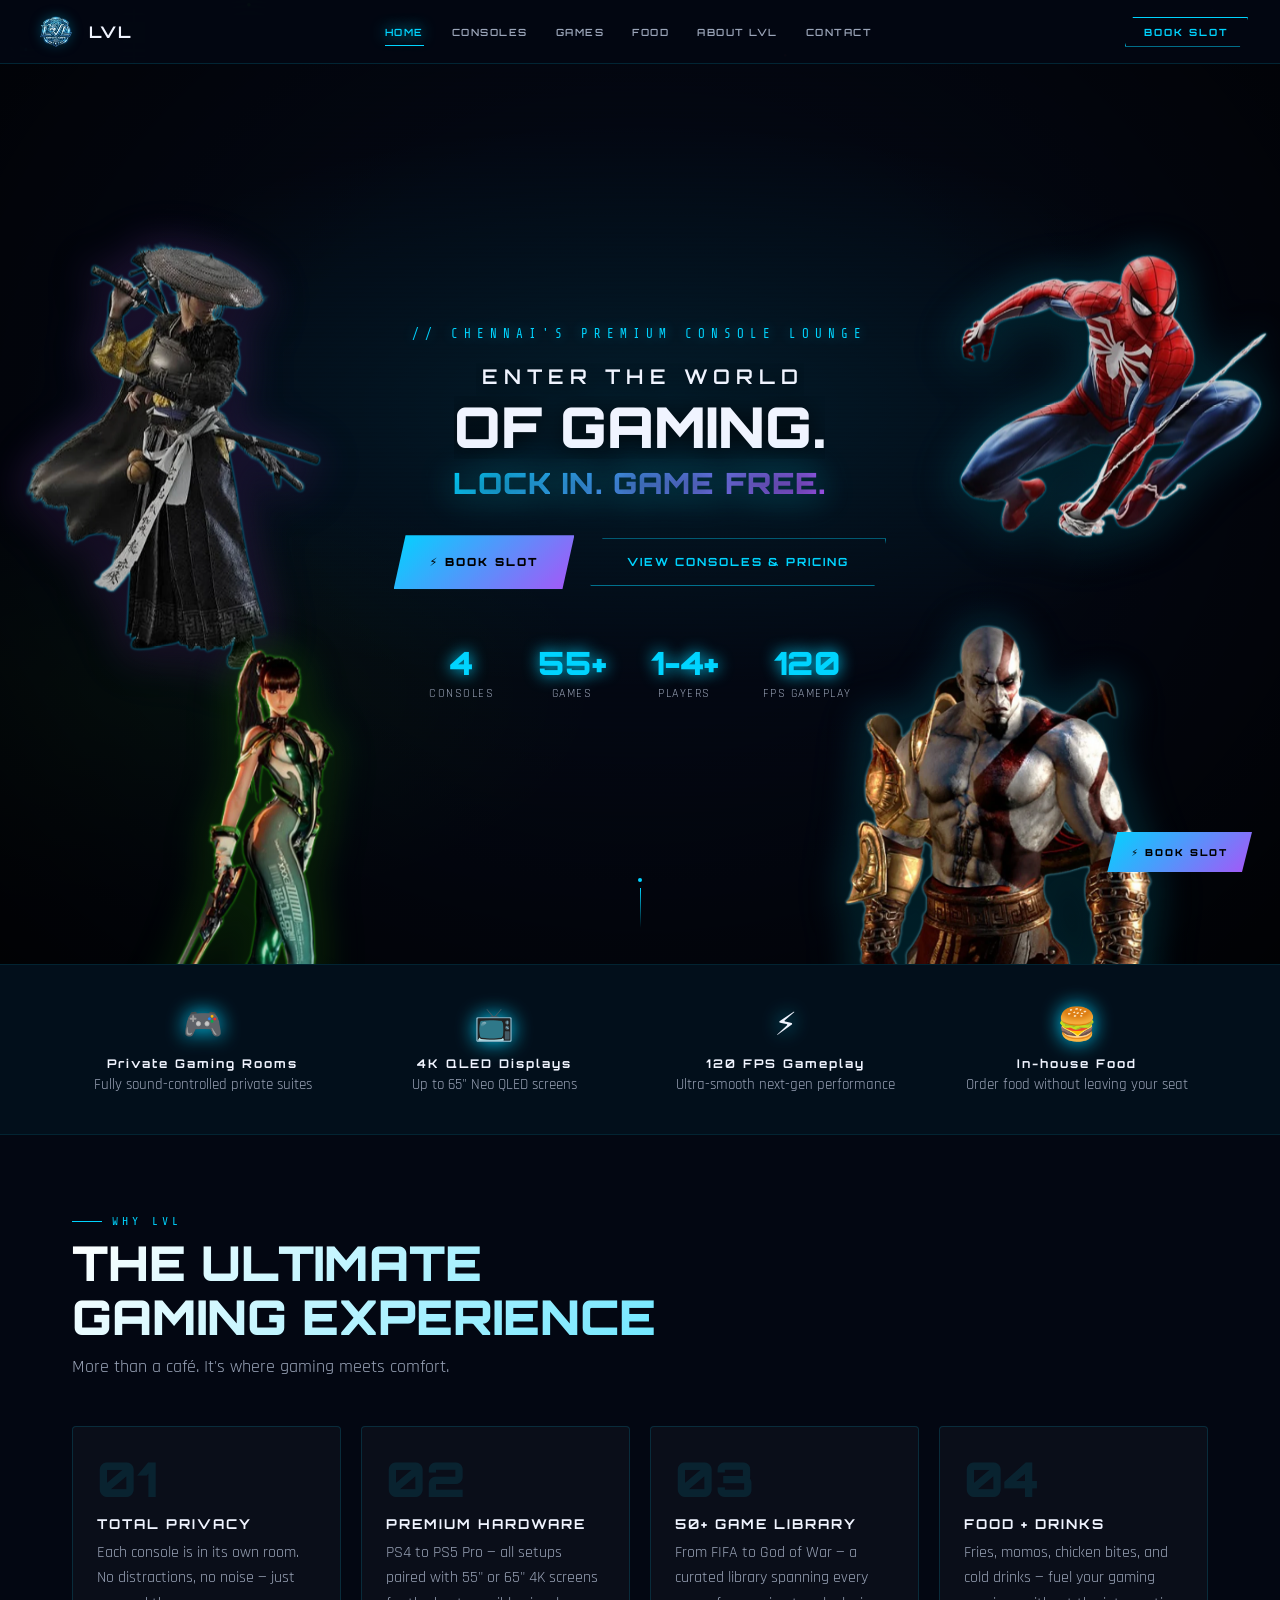
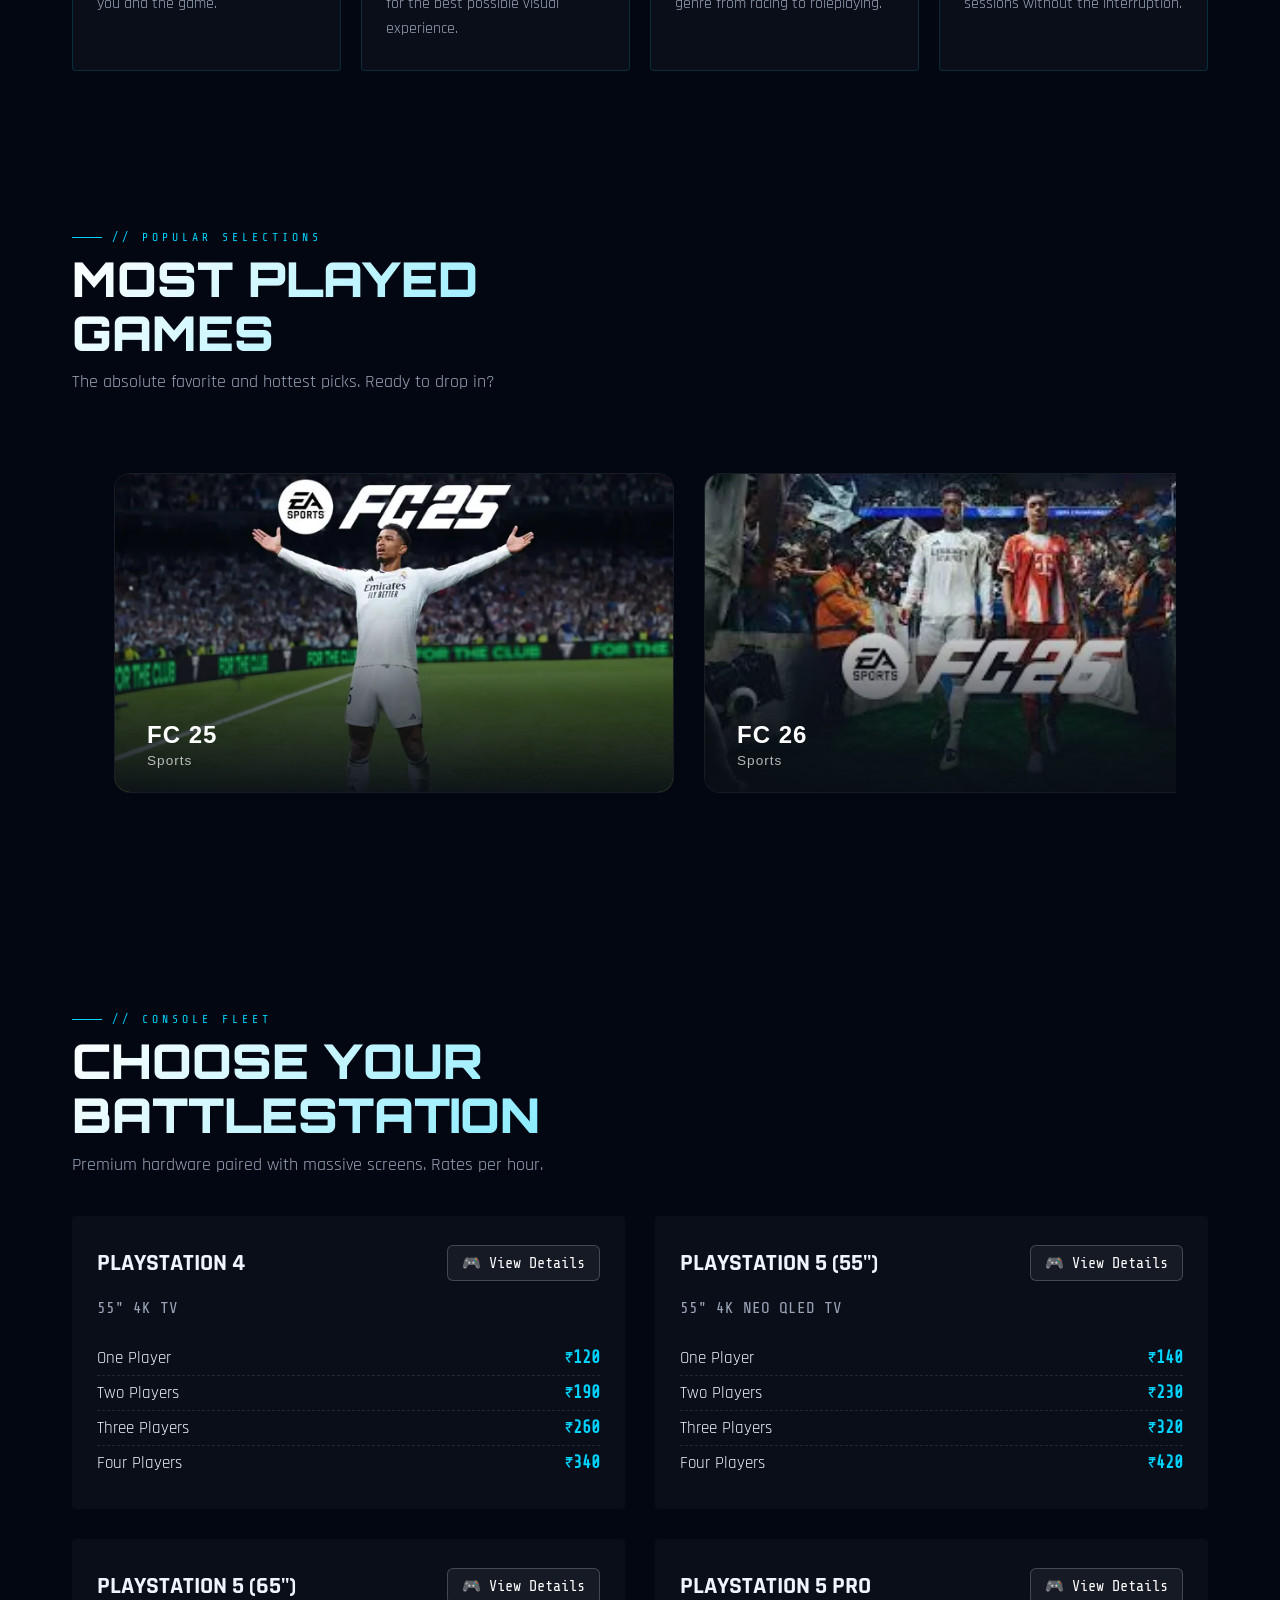
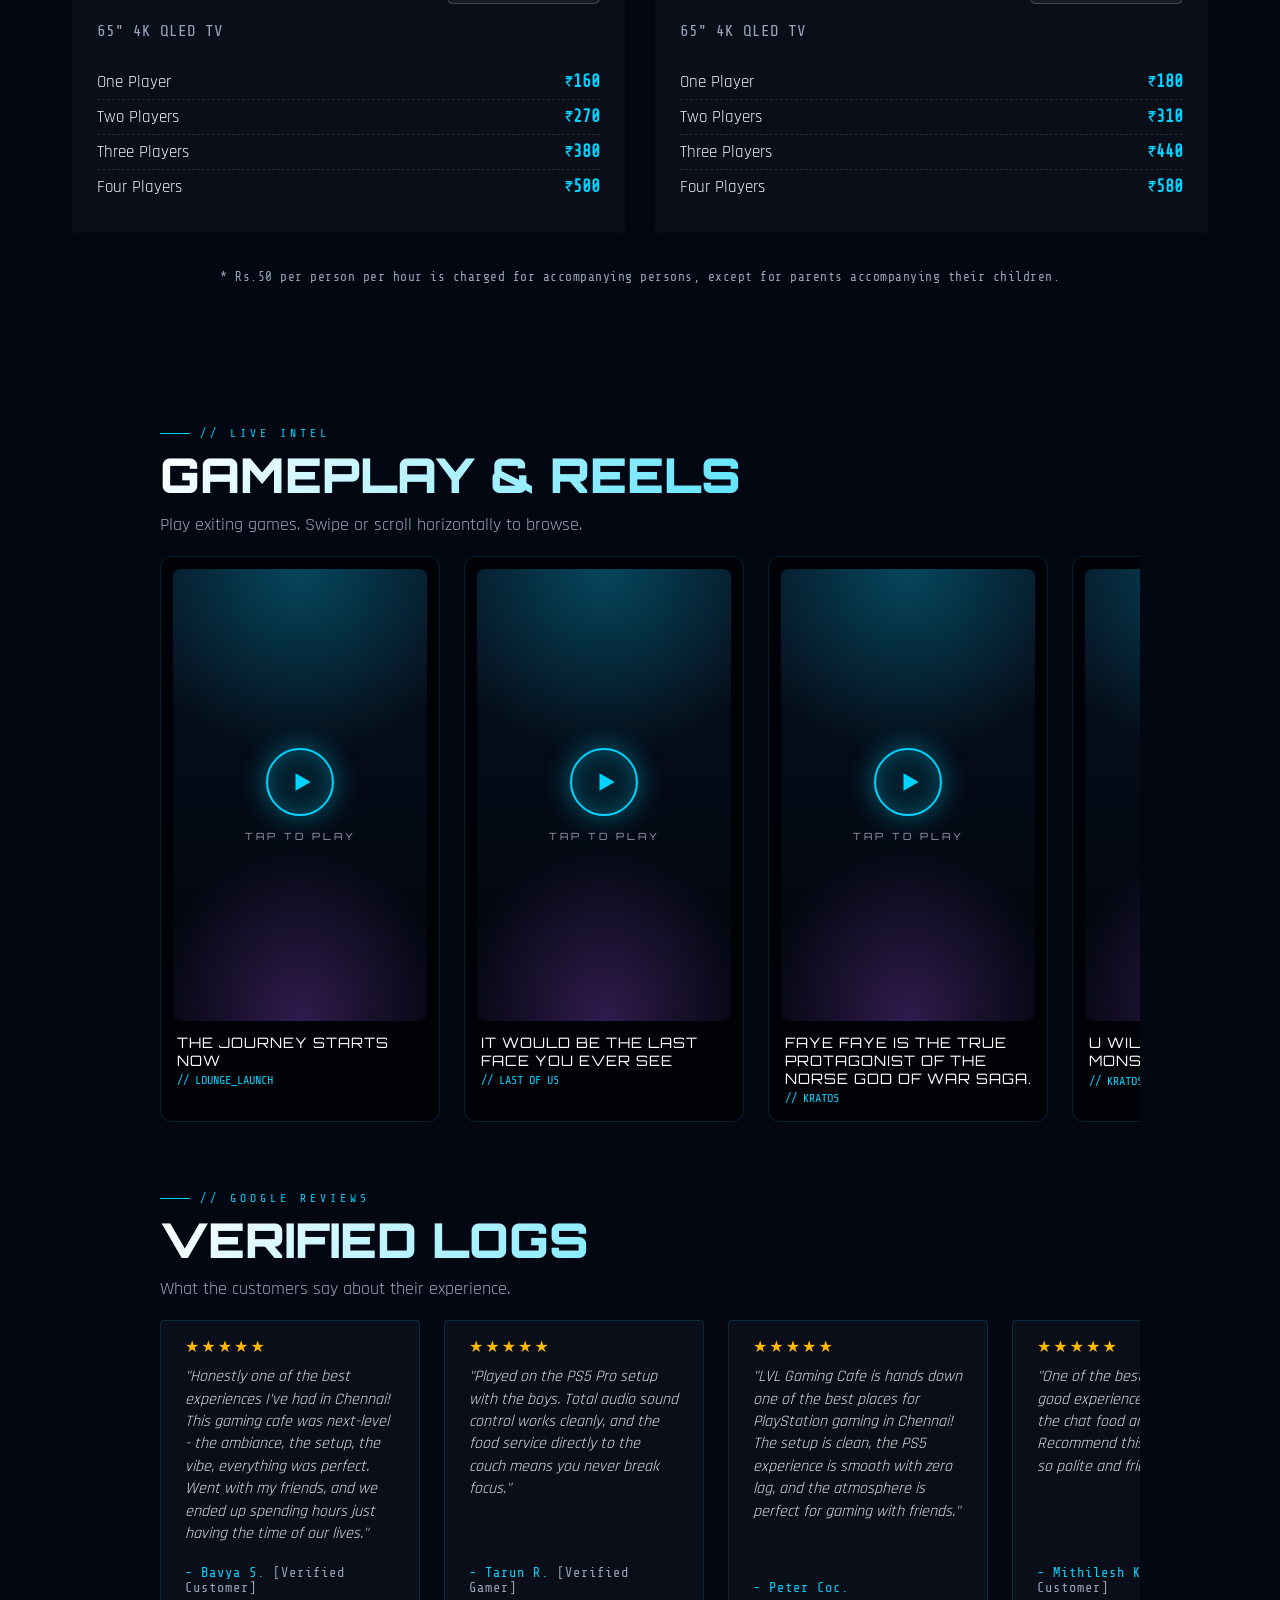
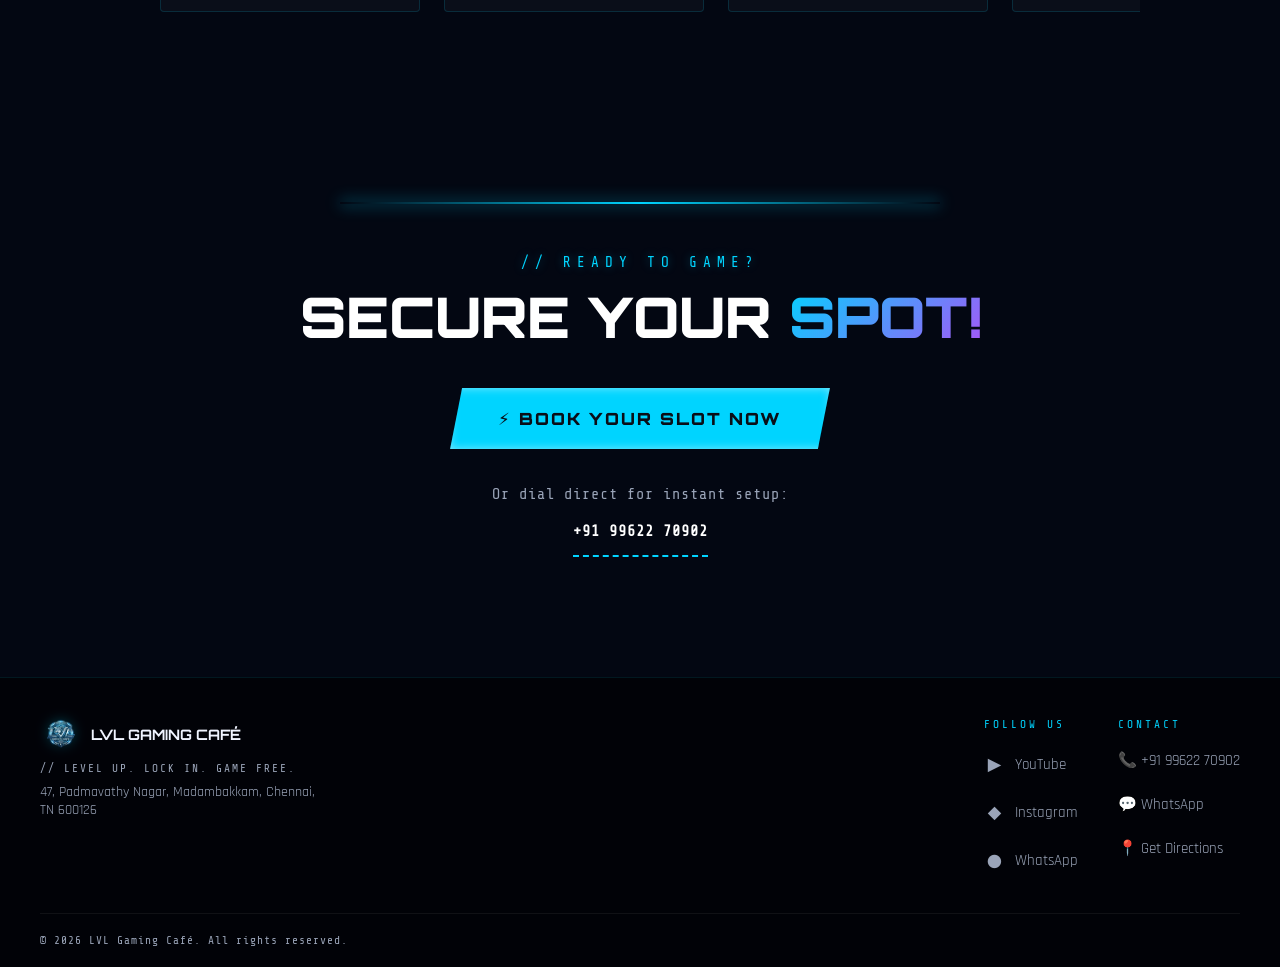
==== commit 059a971b: "Smooth transition" ====
--- a/index.html
+++ b/index.html
@@ -2,138 +2,125 @@
 <html lang="en">
 <head>
 <meta charset="UTF-8">
-<meta name="viewport" content="width=device-width, initial-scale=1.0">
+<meta name="viewport" content="width=device-width, initial-scale=1, viewport-fit=cover">
 <title>LVL Gaming Café – Level Up. Lock In. Game Free.</title>
-
-<!-- Preconnect & Preload Critical Web Fonts -->
-<link rel="preconnect" href="https://fonts.googleapis.com">
-<link rel="preconnect" href="https://fonts.gstatic.com" crossorigin>
-<link href="https://fonts.googleapis.com/css2?family=Orbitron:wght@400;600;700;900&family=Rajdhani:wght@300;400;500;600;700&family=Share+Tech+Mono&display=swap" rel="stylesheet">
-
-<!-- CSS Stylesheets -->
+<meta name="description" content="LVL Gaming Café is a premium console gaming lounge in Chennai: private PlayStation rooms, PS5 Pro, 4K 120 FPS gameplay, 55+ games and in-house food. Book your slot.">
+<meta name="theme-color" content="#030712">
+<meta name="color-scheme" content="dark">
+<meta property="og:type" content="website">
+<meta property="og:site_name" content="LVL Gaming Café">
+<meta property="og:title" content="LVL Gaming Café – Level Up. Lock In. Game Free.">
+<meta property="og:description" content="LVL Gaming Café is a premium console gaming lounge in Chennai: private PlayStation rooms, PS5 Pro, 4K 120 FPS gameplay, 55+ games and in-house food. Book your slot.">
+<meta name="twitter:card" content="summary">
+<link rel="icon" type="image/png" sizes="64x64" href="assets/img/favicon-64.png">
+<link rel="apple-touch-icon" href="assets/img/apple-touch-icon.png">
+<link rel="preload" href="assets/fonts/orbitron-latin-900-normal.woff2" as="font" type="font/woff2" crossorigin>
+<link rel="preload" href="assets/fonts/rajdhani-latin-500-normal.woff2" as="font" type="font/woff2" crossorigin>
+<link rel="preload" href="assets/hero/kratos.webp" as="image" type="image/webp" fetchpriority="high">
+<script>(function(d){var h=d.documentElement;h.classList.add('js');try{if(d.getElementById&&!sessionStorage.getItem('siteInitialized'))h.classList.add('first-visit')}catch(e){}})(document);</script>
+<style>@font-face{font-family:'Orbitron';font-style:normal;font-weight:400;font-display:swap;src:url(assets/fonts/orbitron-latin-400-normal.woff2) format('woff2');unicode-range:U+0000-00FF,U+0131,U+0152-0153,U+02BB-02BC,U+02C6,U+02DA,U+02DC,U+2000-206F,U+20AC,U+2122,U+2191,U+2193,U+2212,U+2215,U+FEFF,U+FFFD}@font-face{font-family:'Orbitron';font-style:normal;font-weight:600;font-display:swap;src:url(assets/fonts/orbitron-latin-600-normal.woff2) format('woff2');unicode-range:U+0000-00FF,U+0131,U+0152-0153,U+02BB-02BC,U+02C6,U+02DA,U+02DC,U+2000-206F,U+20AC,U+2122,U+2191,U+2193,U+2212,U+2215,U+FEFF,U+FFFD}@font-face{font-family:'Orbitron';font-style:normal;font-weight:700;font-display:swap;src:url(assets/fonts/orbitron-latin-700-normal.woff2) format('woff2');unicode-range:U+0000-00FF,U+0131,U+0152-0153,U+02BB-02BC,U+02C6,U+02DA,U+02DC,U+2000-206F,U+20AC,U+2122,U+2191,U+2193,U+2212,U+2215,U+FEFF,U+FFFD}@font-face{font-family:'Orbitron';font-style:normal;font-weight:900;font-display:swap;src:url(assets/fonts/orbitron-latin-900-normal.woff2) format('woff2');unicode-range:U+0000-00FF,U+0131,U+0152-0153,U+02BB-02BC,U+02C6,U+02DA,U+02DC,U+2000-206F,U+20AC,U+2122,U+2191,U+2193,U+2212,U+2215,U+FEFF,U+FFFD}@font-face{font-family:'Rajdhani';font-style:normal;font-weight:300;font-display:swap;src:url(assets/fonts/rajdhani-latin-300-normal.woff2) format('woff2');unicode-range:U+0000-00FF,U+0131,U+0152-0153,U+02BB-02BC,U+02C6,U+02DA,U+02DC,U+2000-206F,U+20AC,U+2122,U+2191,U+2193,U+2212,U+2215,U+FEFF,U+FFFD}@font-face{font-family:'Rajdhani';font-style:normal;font-weight:400;font-display:swap;src:url(assets/fonts/rajdhani-latin-400-normal.woff2) format('woff2');unicode-range:U+0000-00FF,U+0131,U+0152-0153,U+02BB-02BC,U+02C6,U+02DA,U+02DC,U+2000-206F,U+20AC,U+2122,U+2191,U+2193,U+2212,U+2215,U+FEFF,U+FFFD}@font-face{font-family:'Rajdhani';font-style:normal;font-weight:500;font-display:swap;src:url(assets/fonts/rajdhani-latin-500-normal.woff2) format('woff2');unicode-range:U+0000-00FF,U+0131,U+0152-0153,U+02BB-02BC,U+02C6,U+02DA,U+02DC,U+2000-206F,U+20AC,U+2122,U+2191,U+2193,U+2212,U+2215,U+FEFF,U+FFFD}@font-face{font-family:'Rajdhani';font-style:normal;font-weight:600;font-display:swap;src:url(assets/fonts/rajdhani-latin-600-normal.woff2) format('woff2');unicode-range:U+0000-00FF,U+0131,U+0152-0153,U+02BB-02BC,U+02C6,U+02DA,U+02DC,U+2000-206F,U+20AC,U+2122,U+2191,U+2193,U+2212,U+2215,U+FEFF,U+FFFD}@font-face{font-family:'Rajdhani';font-style:normal;font-weight:700;font-display:swap;src:url(assets/fonts/rajdhani-latin-700-normal.woff2) format('woff2');unicode-range:U+0000-00FF,U+0131,U+0152-0153,U+02BB-02BC,U+02C6,U+02DA,U+02DC,U+2000-206F,U+20AC,U+2122,U+2191,U+2193,U+2212,U+2215,U+FEFF,U+FFFD}@font-face{font-family:'Share Tech Mono';font-style:normal;font-weight:400;font-display:swap;src:url(assets/fonts/share-tech-mono-latin-400-normal.woff2) format('woff2');unicode-range:U+0000-00FF,U+0131,U+0152-0153,U+02BB-02BC,U+02C6,U+02DA,U+02DC,U+2000-206F,U+20AC,U+2122,U+2191,U+2193,U+2212,U+2215,U+FEFF,U+FFFD}@font-face{font-family:'LVL Rupee';font-weight:100 900;font-display:swap;src:url(assets/fonts/rupee-600.woff2) format('woff2');unicode-range:U+20B9}</style>
 <link rel="stylesheet" href="css/style.css">
+<link rel="stylesheet" href="css/hero.css">
 <link rel="stylesheet" href="css/home.css">
-<link rel="stylesheet" href="css/games.css">
+<link rel="stylesheet" href="css/games.css" media="print" onload="this.media='all'">
+<noscript><link rel="stylesheet" href="css/games.css"></noscript>
+<noscript><style>#loader{display:none!important}</style></noscript>
+<script type="application/ld+json">{"@context":"https://schema.org","@type":"EntertainmentBusiness","name":"LVL Gaming Café","description":"Premium console gaming lounge in Chennai with private PlayStation rooms.","telephone":"+919962270902","address":{"@type":"PostalAddress","streetAddress":"47, Padmavathy Nagar, Madambakkam","addressLocality":"Chennai","addressRegion":"TN","postalCode":"600126","addressCountry":"IN"},"sameAs":["https://www.instagram.com/lvl_gaming_cafe/","https://www.youtube.com/@lvlgamingcafe"]}</script>
 </head>
 <body>
-
 <!-- LOADING SCREEN -->
-<div id="loader">
-  <img src="assets/LVL Gaming Cafe LOGO.png" class="loader-logo" alt="LVL Logo" onerror="this.style.display='none'">
-  <div style="font-family:'Orbitron',monospace;font-size:1.2rem;font-weight:900;color:#00d4ff;letter-spacing:4px;margin-top:16px;text-shadow:0 0 20px #00d4ff">LVL</div>
+<div id="loader" aria-hidden="true">
+  <img src="assets/img/logo-144.webp" srcset="assets/img/logo-144.webp 1x, assets/img/logo-288.webp 2x" class="loader-logo" width="115" height="89" alt="">
+  <div class="loader-wordmark">LVL</div>
   <div class="loader-bar"><div class="loader-fill"></div></div>
   <div class="loader-text" id="loaderText">INITIALIZING SYSTEMS...</div>
 </div>
 
 <!-- PARTICLE CANVAS -->
-<canvas id="particleCanvas"></canvas>
+<canvas id="particleCanvas" aria-hidden="true"></canvas>
+
+<a class="skip-link" href="#main">Skip to content</a>
 
 <!-- NAVIGATION -->
-<nav id="mainNav">
-  <a class="nav-logo" href="index.html" style="display: flex; align-items: center;">
-   <img src="assets/LVL Gaming Cafe LOGO.png" alt="LVL" style="mix-blend-mode: screen; filter: brightness(1.15);" onerror="this.style.display='none'">    <span class="nav-brand">LVL</span>
+<nav id="mainNav" aria-label="Primary">
+  <a class="nav-logo" href="index.html" aria-label="LVL Gaming Café – home">
+    <img src="assets/img/logo-72.webp" srcset="assets/img/logo-72.webp 1x, assets/img/logo-144.webp 2x, assets/img/logo-288.webp 3x" width="46" height="36" alt="" decoding="async"><span class="nav-brand">LVL</span>
   </a>
-  <ul class="nav-links">
-    <li><a href="index.html" data-page="home">HOME</a></li>
-    <li><a href="rooms.html" data-page="rooms">CONSOLES</a></li>
-    <li><a href="games.html" data-page="games">GAMES</a></li>
-    <li><a href="food.html" data-page="food">FOOD</a></li>
-    <li><a href="about.html" data-page="about">ABOUT LVL</a></li>
-    <li><a href="booking.html" data-page="booking">CONTACT</a></li>
-  </ul>
+  <ul class="nav-links"><li><a href="index.html" data-page="home" class="active" aria-current="page">HOME</a></li><li><a href="rooms.html" data-page="rooms">CONSOLES</a></li><li><a href="games.html" data-page="games">GAMES</a></li><li><a href="food.html" data-page="food">FOOD</a></li><li><a href="about.html" data-page="about">ABOUT LVL</a></li><li><a href="booking.html" data-page="booking">CONTACT</a></li></ul>
   <a class="nav-cta" href="booking.html">BOOK SLOT</a>
-  <div class="hamburger" onclick="toggleMobileNav()" id="hamburger">
-    <span></span><span></span><span></span>
-  </div>
+  <button class="hamburger" id="hamburger" type="button" aria-label="Open menu" aria-expanded="false" aria-controls="mobileNav"><span></span><span></span><span></span></button>
 </nav>
 
-<!-- MOBILE NAV -->
-<div class="mobile-nav" id="mobileNav">
-  <a href="index.html">HOME</a>
-  <a href="rooms.html">CONSOLES</a>
-  <a href="games.html">GAMES</a>
-  <a href="food.html">FOOD</a>
-  <a href="about.html">ABOUT</a>
-  <a href="booking.html">CONTACT</a>
+<!-- MOBILE MENU DRAWER -->
+<div class="nav-scrim" id="navScrim"></div>
+<div class="mobile-nav" id="mobileNav" role="dialog" aria-modal="true" aria-label="Site menu" inert>
+  <button class="drawer-close" id="drawerClose" type="button" aria-label="Close menu">&times;</button>
+  <div class="drawer-links"><a href="index.html" style="--i:0" class="active" aria-current="page">HOME</a><a href="rooms.html" style="--i:1">CONSOLES</a><a href="games.html" style="--i:2">GAMES</a><a href="food.html" style="--i:3">FOOD</a><a href="about.html" style="--i:4">ABOUT</a><a href="booking.html" style="--i:5">CONTACT</a></div>
+  <div class="drawer-actions">
+    <a class="btn-primary" href="booking.html">⚡ BOOK SLOT</a>
+    <div class="drawer-quick">
+      <a href="tel:+919962270902">📞 Call</a>
+      <a href="https://wa.me/919962270902" target="_blank" rel="noopener noreferrer">💬 WhatsApp</a>
+    </div>
+  </div>
 </div>
 
-<!-- FLOATING BOOK BUTTON -->
+<!-- BOTTOM DOCK (phones & tablets) -->
+<nav class="dock" aria-label="Quick navigation"><a href="index.html" aria-current="page"><svg viewBox="0 0 24 24" aria-hidden="true"><path d="M3 11.5 12 4l9 7.5"/><path d="M5.5 10v9.5h13V10"/></svg><span>HOME</span></a><a href="rooms.html"><svg viewBox="0 0 24 24" aria-hidden="true"><path d="M6 8h12a4 4 0 0 1 3.9 4.9l-.9 4a2.4 2.4 0 0 1-4 1.2L15 16.5H9L7 18.1a2.4 2.4 0 0 1-4-1.2l-.9-4A4 4 0 0 1 6 8Z"/><path d="M8 11v3M6.5 12.5h3"/><circle cx="15.5" cy="12" r=".7"/><circle cx="17.5" cy="13.6" r=".7"/></svg><span>CONSOLES</span></a><a class="dock-book" href="booking.html" aria-label="Book a slot"><span class="dock-orb"><svg viewBox="0 0 24 24" aria-hidden="true"><path d="M13 2 4.5 13.5H11L10 22l8.5-11.5H12L13 2Z"/></svg></span><span class="dock-label">BOOK</span></a><a href="games.html"><svg viewBox="0 0 24 24" aria-hidden="true"><rect x="4" y="4" width="7" height="7" rx="1.5"/><rect x="13" y="4" width="7" height="7" rx="1.5"/><rect x="4" y="13" width="7" height="7" rx="1.5"/><rect x="13" y="13" width="7" height="7" rx="1.5"/></svg><span>GAMES</span></a><a href="food.html"><svg viewBox="0 0 24 24" aria-hidden="true"><path d="M7 3v8M4.5 3v5a2.5 2.5 0 0 0 5 0V3M7 11v10"/><path d="M17 21V3c-2.5 1.5-3.5 4.5-3.5 8H17"/></svg><span>FOOD</span></a></nav>
+
+<!-- FLOATING BOOK BUTTON (desktop) -->
 <a id="floatBook" href="booking.html">⚡ BOOK SLOT</a>
 
 <!-- ==================== HOME PAGE ==================== -->
-<div class="page-wrapper">
-  <section class="hero">
+<main id="main" class="page-wrapper" tabindex="-1">
+  <section class="hero" id="top" aria-labelledby="heroTitle">
     <div class="hero-vignette"></div>
     <div class="hero-scanline"></div>
 
-    <!-- HERO – GAME ART ASSEMBLY -->
-    <div class="hero-game-assembly">
-      <canvas id="hero-particle-canvas"></canvas>
-      <div class="hero-energy-ring"></div>
-
-      <!-- Character Cards (Hero images given fetchpriority and eager loading) -->
-      <div class="hero-game-card game-card-1 game-character-only" data-depth="0.75">
-        <img src="assets/games/Atsu.png" alt="Ghost game art" fetchpriority="high">
-      </div>
-      <div class="hero-game-card game-card-2 game-character-only" data-depth="0.45">
-        <img src="assets/games/eve.png" alt="Stellar Blade game art" fetchpriority="high">
-      </div>
-      <div class="hero-game-card game-card-4 game-character-only" data-depth="0.5">
-        <img src="assets/games/kratos.png" alt="God of War game art" fetchpriority="high">
-      </div>
-      <div class="hero-game-card game-card-5 game-character-only" data-depth="0.7">
-        <img src="assets/games/Spidey.png" alt="Spider-Man game art" fetchpriority="high">
-      </div>
-    </div>
-
-    <div class="hero-energy-ring"></div>
-    <div style="position:relative;z-index:3">
+    <!-- HERO – ART-DIRECTED CHARACTER POSTER -->
+    <div class="hero-stage">
+      <div class="hero-atmos" aria-hidden="true">
+        <span class="hero-beam hero-beam-b" data-depth="0.25"></span>
+        <span class="hero-beam hero-beam-a" data-depth="0.2"></span>
+        <span class="hero-floor"></span>
+        <span class="hero-ring"></span>
+        <div class="hero-motes" id="heroMotes"></div>
+      </div>
+      <div class="hero-game-assembly" role="img" aria-label="Characters from games available at LVL: Kratos, Spider-Man, Eve and Atsu">
+      <div class="hero-game-card game-character-only game-card-5 hc-spidey" data-depth="0.9"><div class="hc-par"><img src="assets/hero/spidey.webp" alt="" width="984" height="900" decoding="async"></div></div>
+      <div class="hero-game-card game-character-only game-card-1 hc-atsu" data-depth="0.7"><div class="hc-par"><img src="assets/hero/atsu.webp" alt="" width="742" height="1074" decoding="async"></div></div>
+      <div class="hero-game-card game-character-only game-card-2 hc-eve" data-depth="0.55"><div class="hc-par"><img src="assets/hero/eve.webp" alt="" width="468" height="950" decoding="async"></div></div>
+      <div class="hero-game-card game-character-only game-card-4 hc-kratos" data-depth="0.4"><div class="hc-par"><img src="assets/hero/kratos.webp" alt="" width="688" height="920" decoding="async" fetchpriority="high"></div></div>
+      </div>
+    </div>
+
+    <div class="hero-copy">
       <p class="hero-eyebrow">// CHENNAI'S PREMIUM CONSOLE LOUNGE</p>
-      <h1 class="hero-title">
-        <span class="hero-lead-in">ENTER THE WORLD</span>
-         OF GAMING.
-        <br>
-        <span class="hero-tagline"> <span class="accent">LOCK IN.GAME FREE.</span></span>
+      <h1 class="hero-title" id="heroTitle">
+        <span class="ln"><span class="hero-lead-in">ENTER THE WORLD</span></span>
+        <span class="ln"><span>OF GAMING.</span></span>
+        <span class="hero-tagline"><span class="accent">LOCK IN. GAME FREE.</span></span>
       </h1>
-    </div>
-
-    <div class="hero-ctas">
-      <a class="btn-primary" href="booking.html">⚡ BOOK SLOT</a>
-      <a class="btn-outline" href="rooms.html">VIEW CONSOLES &amp; PRICING</a>
+      <div class="hero-ctas">
+        <a class="btn-primary" href="booking.html">⚡ BOOK SLOT</a>
+        <a class="btn-outline" href="rooms.html">VIEW CONSOLES &amp; PRICING</a>
+      </div>
     </div>
 
     <div class="hero-stats">
-      <div class="hero-stat">
-        <div class="hero-stat-num" data-count="4">4</div>
-        <div class="hero-stat-label">Consoles</div>
-      </div>
-      <div class="hero-stat">
-        <div class="hero-stat-num" data-count="55">55</div>
-        <div class="hero-stat-label">+ Games</div>
-      </div>
-      <div class="hero-stat">
-        <div class="hero-stat-num" data-count="4">1- 4+</div>
-        <div class="hero-stat-label">Players</div>
-      </div>
-      <div class="hero-stat">
-        <div class="hero-stat-num" data-count="120">120</div>
-        <div class="hero-stat-label">FPS Gameplay</div>
-      </div>
-    </div>
-    
-    <div class="scroll-indicator">
-      <div class="scroll-dot"></div>
-      <div class="scroll-line"></div>
-    </div>
+      <div class="hero-stat"><div class="hero-stat-num" data-count="4">4</div><div class="hero-stat-label">Consoles</div></div>
+      <div class="hero-stat"><div class="hero-stat-num" data-count="55" data-suffix="+">55+</div><div class="hero-stat-label">Games</div></div>
+      <div class="hero-stat"><div class="hero-stat-num">1-4+</div><div class="hero-stat-label">Players</div></div>
+      <div class="hero-stat"><div class="hero-stat-num" data-count="120">120</div><div class="hero-stat-label">FPS Gameplay</div></div>
+    </div>
+
+    <a class="scroll-indicator" href="#features" aria-label="Scroll to explore">
+      <span class="scroll-dot"></span><span class="scroll-line"></span>
+    </a>
   </section>
 
-  <div style="background:rgba(0,212,255,0.04);border-top:1px solid rgba(0,212,255,0.1);border-bottom:1px solid rgba(0,212,255,0.1)">
-    <div class="features-strip">
-      <div class="feature-item fade-in"><div class="feature-icon">🎮</div><div class="feature-title">Private Gaming Rooms</div><div class="feature-desc">Fully sound-controlled private suites</div></div>
-      <div class="feature-item fade-in stagger-1"><div class="feature-icon">📺</div><div class="feature-title">4K QLED Displays</div><div class="feature-desc">Up to 65" Neo QLED screens</div></div>
-      <div class="feature-item fade-in stagger-2"><div class="feature-icon">⚡</div><div class="feature-title">120 FPS Gameplay</div><div class="feature-desc">Ultra-smooth next-gen performance</div></div>
-      <div class="feature-item fade-in stagger-3"><div class="feature-icon">🍔</div><div class="feature-title">In-house Food</div><div class="feature-desc">Order food without leaving your seat</div></div>
-    </div>
+  <div class="features-band" id="features">
+    <div class="features-strip"><div class="feature-item fade-in"><div class="feature-icon" aria-hidden="true">🎮</div><div class="feature-title">Private Gaming Rooms</div><div class="feature-desc">Fully sound-controlled private suites</div></div><div class="feature-item fade-in stagger-1"><div class="feature-icon" aria-hidden="true">📺</div><div class="feature-title">4K QLED Displays</div><div class="feature-desc">Up to 65" Neo QLED screens</div></div><div class="feature-item fade-in stagger-2"><div class="feature-icon" aria-hidden="true">⚡</div><div class="feature-title">120 FPS Gameplay</div><div class="feature-desc">Ultra-smooth next-gen performance</div></div><div class="feature-item fade-in stagger-3"><div class="feature-icon" aria-hidden="true">🍔</div><div class="feature-title">In-house Food</div><div class="feature-desc">Order food without leaving your seat</div></div></div>
   </div>
 
   <div class="home-section">
@@ -169,116 +156,92 @@
     <p class="section-label">// POPULAR SELECTIONS</p>
     <h2 class="section-title">MOST PLAYED<br>GAMES</h2>
     <p class="section-sub">The absolute favorite and hottest picks. Ready to drop in?</p>
-    <div class="most-played-section" style="padding: 30px 0 0;">
+    <div class="most-played-section most-played-home">
       <div class="horizontal-scroll-container" id="homeMostPlayedGrid"></div>
     </div>
   </div>
 
-  <!-- CONSOLE TIER INTEL -->
+  <!-- CONSOLE FLEET -->
   <div class="home-section">
     <p class="section-label">// CONSOLE FLEET</p>
     <h2 class="section-title">CHOOSE YOUR<br>BATTLESTATION</h2>
     <p class="section-sub">Premium hardware paired with massive screens. Rates per hour.</p>
-    
     <div class="console-two-col-grid">
       <div class="glass-card rgb-border why-card fade-in">
-        <div style="display: flex; justify-content: space-between; align-items: center; margin-bottom: 15px;">
+        <div class="console-head">
           <h2>PLAYSTATION 4</h2>
           <a href="rooms.html" class="view-details-link"><span>🎮 View Details</span></a>
         </div>
-        <p style="color: var(--neon-blue); font-family: 'Share Tech Mono', monospace; font-size: 0.9rem; margin-bottom: 20px; text-transform: uppercase;">55" 4K TV</p>
-        <div class="price-tier-row"><span>One Player</span><span class="price-amt">₹120</span></div>
-        <div class="price-tier-row"><span>Two Players</span><span class="price-amt">₹190</span></div>
-        <div class="price-tier-row"><span>Three Players</span><span class="price-amt">₹260</span></div>
-        <div class="price-tier-row"><span>Four Players</span><span class="price-amt">₹340</span></div>
-      </div>
-      
+        <p class="console-spec">55" 4K TV</p>
+        <div class="price-tier-row"><span>One Player</span><span class="price-amt">₹120</span></div><div class="price-tier-row"><span>Two Players</span><span class="price-amt">₹190</span></div><div class="price-tier-row"><span>Three Players</span><span class="price-amt">₹260</span></div><div class="price-tier-row"><span>Four Players</span><span class="price-amt">₹340</span></div>
+      </div>
       <div class="glass-card rgb-border why-card fade-in stagger-1">
-        <div style="display: flex; justify-content: space-between; align-items: center; margin-bottom: 15px;">
+        <div class="console-head">
           <h2>PLAYSTATION 5 (55")</h2>
           <a href="rooms.html" class="view-details-link"><span>🎮 View Details</span></a>
         </div>
-        <p style="color: var(--neon-blue); font-family: 'Share Tech Mono', monospace; font-size: 0.9rem; margin-bottom: 20px; text-transform: uppercase;">55" 4K NEO QLED TV</p>
-        <div class="price-tier-row"><span>One Player</span><span class="price-amt">₹140</span></div>
-        <div class="price-tier-row"><span>Two Players</span><span class="price-amt">₹230</span></div>
-        <div class="price-tier-row"><span>Three Players</span><span class="price-amt">₹320</span></div>
-        <div class="price-tier-row"><span>Four Players</span><span class="price-amt">₹420</span></div>
-      </div>
-      
+        <p class="console-spec">55" 4K NEO QLED TV</p>
+        <div class="price-tier-row"><span>One Player</span><span class="price-amt">₹140</span></div><div class="price-tier-row"><span>Two Players</span><span class="price-amt">₹230</span></div><div class="price-tier-row"><span>Three Players</span><span class="price-amt">₹320</span></div><div class="price-tier-row"><span>Four Players</span><span class="price-amt">₹420</span></div>
+      </div>
       <div class="glass-card rgb-border why-card fade-in stagger-2">
-        <div style="display: flex; justify-content: space-between; align-items: center; margin-bottom: 15px;">
+        <div class="console-head">
           <h2>PLAYSTATION 5 (65")</h2>
           <a href="rooms.html" class="view-details-link"><span>🎮 View Details</span></a>
         </div>
-        <p style="color: var(--neon-blue); font-family: 'Share Tech Mono', monospace; font-size: 0.9rem; margin-bottom: 20px; text-transform: uppercase;">65" 4K QLED TV</p>
-        <div class="price-tier-row"><span>One Player</span><span class="price-amt">₹160</span></div>
-        <div class="price-tier-row"><span>Two Players</span><span class="price-amt">₹270</span></div>
-        <div class="price-tier-row"><span>Three Players</span><span class="price-amt">₹380</span></div>
-        <div class="price-tier-row"><span>Four Players</span><span class="price-amt">₹500</span></div>
-      </div>
-      
+        <p class="console-spec">65" 4K QLED TV</p>
+        <div class="price-tier-row"><span>One Player</span><span class="price-amt">₹160</span></div><div class="price-tier-row"><span>Two Players</span><span class="price-amt">₹270</span></div><div class="price-tier-row"><span>Three Players</span><span class="price-amt">₹380</span></div><div class="price-tier-row"><span>Four Players</span><span class="price-amt">₹500</span></div>
+      </div>
       <div class="glass-card rgb-border why-card fade-in stagger-3">
-        <div style="display: flex; justify-content: space-between; align-items: center; margin-bottom: 15px;">
+        <div class="console-head">
           <h2>PLAYSTATION 5 PRO</h2>
           <a href="rooms.html" class="view-details-link"><span>🎮 View Details</span></a>
         </div>
-        <p style="color: var(--neon-blue); font-family: 'Share Tech Mono', monospace; font-size: 0.9rem; margin-bottom: 20px; text-transform: uppercase;">65" 4K QLED TV</p>
-        <div class="price-tier-row"><span>One Player</span><span class="price-amt">₹180</span></div>
-        <div class="price-tier-row"><span>Two Players</span><span class="price-amt">₹310</span></div>
-        <div class="price-tier-row"><span>Three Players</span><span class="price-amt">₹440</span></div>
-        <div class="price-tier-row"><span>Four Players</span><span class="price-amt">₹580</span></div>
-      </div>
-    </div>
-    
-    <p style="text-align: center; font-family: 'Share Tech Mono', monospace; font-size: 0.8rem; color: var(--text-muted); margin-top: 35px; letter-spacing: 0.5px;">
-      * Rs.50 per person per hour is charged for accompanying persons, except for parents accompanying their children.
-    </p>
-  </div>
- 
-  <!-- MEDIA INTEL (Lazy loaded YouTube Iframes) -->
+        <p class="console-spec">65" 4K QLED TV</p>
+        <div class="price-tier-row"><span>One Player</span><span class="price-amt">₹180</span></div><div class="price-tier-row"><span>Two Players</span><span class="price-amt">₹310</span></div><div class="price-tier-row"><span>Three Players</span><span class="price-amt">₹440</span></div><div class="price-tier-row"><span>Four Players</span><span class="price-amt">₹580</span></div>
+      </div>
+    </div>
+    <p class="console-note">* Rs.50 per person per hour is charged for accompanying persons, except for parents accompanying their children.</p>
+  </div>
+
+  <!-- MEDIA (videos load only when tapped) -->
   <div class="home-section media-intel-section">
     <div class="section-header-wrap">
       <p class="section-label">// LIVE INTEL</p>
       <h2 class="section-title">GAMEPLAY &amp; REELS</h2>
       <p class="section-sub">Play exiting games. Swipe or scroll horizontally to browse.</p>
     </div>
-    
-    <div class="scroll-container">
-      <div class="glass-card rgb-border media-card">
-        <div class="short-reel-container">
-          <iframe src="https://www.youtube.com/embed/largPDgI7n0?rel=0" title="LVL Journey Launch" loading="lazy" allowfullscreen></iframe>
+    <div class="scroll-container" tabindex="0" aria-label="Gameplay reels">
+      <div class="glass-card rgb-border media-card">
+        <div class="short-reel-container" data-yt="largPDgI7n0" data-title="LVL Journey Launch">
+          <button class="reel-facade" type="button" aria-label="Play video: LVL Journey Launch"><span class="reel-play"><svg viewBox="0 0 24 24" aria-hidden="true"><path d="M6 4l14 8-14 8z"/></svg></span><span class="reel-hint">TAP TO PLAY</span></button>
         </div>
         <div class="media-title">The Journey Starts Now</div>
         <div class="media-tag">// LOUNGE_LAUNCH</div>
       </div>
-
-      <div class="glass-card rgb-border media-card">
-        <div class="short-reel-container">
-          <iframe src="https://www.youtube.com/embed/iP-cDce0jKE?rel=0" title="The Last of Us" loading="lazy" allowfullscreen></iframe>
+      <div class="glass-card rgb-border media-card">
+        <div class="short-reel-container" data-yt="iP-cDce0jKE" data-title="The Last of Us">
+          <button class="reel-facade" type="button" aria-label="Play video: The Last of Us"><span class="reel-play"><svg viewBox="0 0 24 24" aria-hidden="true"><path d="M6 4l14 8-14 8z"/></svg></span><span class="reel-hint">TAP TO PLAY</span></button>
         </div>
         <div class="media-title">It would be the last face you ever see</div>
         <div class="media-tag">// LAST OF US</div>
       </div>
-
-      <div class="glass-card rgb-border media-card">
-        <div class="short-reel-container">
-          <iframe src="https://www.youtube.com/embed/_tXxHL8coCE?rel=0" title="Faye faye kratos" loading="lazy" allowfullscreen></iframe>
+      <div class="glass-card rgb-border media-card">
+        <div class="short-reel-container" data-yt="_tXxHL8coCE" data-title="Faye faye kratos">
+          <button class="reel-facade" type="button" aria-label="Play video: Faye faye kratos"><span class="reel-play"><svg viewBox="0 0 24 24" aria-hidden="true"><path d="M6 4l14 8-14 8z"/></svg></span><span class="reel-hint">TAP TO PLAY</span></button>
         </div>
         <div class="media-title">Faye Faye is the true protagonist of the Norse God of War saga.</div>
         <div class="media-tag">// KRATOS</div>
       </div>
-
-      <div class="glass-card rgb-border media-card">
-        <div class="short-reel-container">
-          <iframe src="https://www.youtube.com/embed/B2gZufeGHcA?rel=0" title="KRATOS" loading="lazy" allowfullscreen></iframe>
+      <div class="glass-card rgb-border media-card">
+        <div class="short-reel-container" data-yt="B2gZufeGHcA" data-title="KRATOS">
+          <button class="reel-facade" type="button" aria-label="Play video: KRATOS"><span class="reel-play"><svg viewBox="0 0 24 24" aria-hidden="true"><path d="M6 4l14 8-14 8z"/></svg></span><span class="reel-hint">TAP TO PLAY</span></button>
         </div>
         <div class="media-title">U will always be Monster 👿</div>
         <div class="media-tag">// KRATOS</div>
       </div>
-
-      <div class="glass-card rgb-border media-card">
-        <div class="short-reel-container">
-          <iframe src="https://www.youtube.com/embed/RURkXKforYM?rel=0" title="LVL Gaming" loading="lazy" allowfullscreen></iframe>
+      <div class="glass-card rgb-border media-card">
+        <div class="short-reel-container" data-yt="RURkXKforYM" data-title="LVL Gaming">
+          <button class="reel-facade" type="button" aria-label="Play video: LVL Gaming"><span class="reel-play"><svg viewBox="0 0 24 24" aria-hidden="true"><path d="M6 4l14 8-14 8z"/></svg></span><span class="reel-hint">TAP TO PLAY</span></button>
         </div>
         <div class="media-title">Sandman never saw it coming! 🎥</div>
         <div class="media-tag">// SPIDER MAN</div>
@@ -286,58 +249,52 @@
     </div>
 
     <!-- GOOGLE REVIEWS -->
-    <div style="margin-top: 40px;">
+    <div class="reviews-block">
       <div class="section-header-wrap">
         <p class="section-label">// GOOGLE REVIEWS</p>
         <h2 class="section-title">VERIFIED LOGS</h2>
         <p class="section-sub">What the customers say about their experience.</p>
       </div>
-      
-      <div class="scroll-container">
-        <div class="glass-card rgb-border review-card">
-          <div>
-            <div class="review-stars">★★★★★</div>
+      <div class="scroll-container" tabindex="0" aria-label="Customer reviews">
+        <div class="glass-card rgb-border review-card">
+          <div>
+            <div class="review-stars" aria-label="5 out of 5 stars">★★★★★</div>
             <p class="review-text">"Honestly one of the best experiences I’ve had in Chennai! This gaming cafe was next-level - the ambiance, the setup, the vibe, everything was perfect. Went with my friends, and we ended up spending hours just having the time of our lives."</p>
           </div>
           <div class="review-author">- Bavya S. <span style="color: var(--text-muted)">[Verified Customer]</span></div>
         </div>
-
-        <div class="glass-card rgb-border review-card">
-          <div>
-            <div class="review-stars">★★★★★</div>
+        <div class="glass-card rgb-border review-card">
+          <div>
+            <div class="review-stars" aria-label="5 out of 5 stars">★★★★★</div>
             <p class="review-text">"Played on the PS5 Pro setup with the boys. Total audio sound control works cleanly, and the food service directly to the couch means you never break focus."</p>
           </div>
           <div class="review-author">- Tarun R. <span style="color: var(--text-muted)">[Verified Gamer]</span></div>
         </div>
-
-        <div class="glass-card rgb-border review-card">
-          <div>
-            <div class="review-stars">★★★★★</div>
+        <div class="glass-card rgb-border review-card">
+          <div>
+            <div class="review-stars" aria-label="5 out of 5 stars">★★★★★</div>
             <p class="review-text">"LVL Gaming Cafe is hands down one of the best places for PlayStation gaming in Chennai! The setup is clean, the PS5 experience is smooth with zero lag, and the atmosphere is perfect for gaming with friends."</p>
           </div>
           <div class="review-author">- Peter Coc. <span style="color: var(--text-muted)"></span></div>
         </div>
-
-        <div class="glass-card rgb-border review-card">
-          <div>
-            <div class="review-stars">★★★★★</div>
+        <div class="glass-card rgb-border review-card">
+          <div>
+            <div class="review-stars" aria-label="5 out of 5 stars">★★★★★</div>
             <p class="review-text">"One of the best gaming cafe, good experience, lots of fun, and the chat food are good in taste, Recommend this cafe, owner is so polite and friendly 🫂"</p>
           </div>
           <div class="review-author">- Mithilesh Kumar. <span style="color: var(--text-muted)">[Happy Customer]</span></div>
         </div>
-
-        <div class="glass-card rgb-border review-card">
-          <div>
-            <div class="review-stars">★★★★★</div>
+        <div class="glass-card rgb-border review-card">
+          <div>
+            <div class="review-stars" aria-label="5 out of 5 stars">★★★★★</div>
             <p class="review-text">"Perfect spot to unlock late-night co-op missions. The private room layout feels extremely high-end, and the neon aesthetics are incredible for pictures."</p>
           </div>
           <div class="review-author">- Kaviya B. <span style="color: var(--text-muted)">[Streamer]</span></div>
         </div>
-
-        <div class="glass-card rgb-border review-card">
-          <div>
-            <div class="review-stars">★★★★★</div>
-            <p class="review-text">""Lit gaming spot! 🔥 The vibe's immaculate, chill tunes, comfy seats, and the decor's on point. Food's , drinks flowin', and the gaming rigs are beast mode! 10/10 would chill here again 😎👾."</p>
+        <div class="glass-card rgb-border review-card">
+          <div>
+            <div class="review-stars" aria-label="5 out of 5 stars">★★★★★</div>
+            <p class="review-text">"Lit gaming spot! 🔥 The vibe's immaculate, chill tunes, comfy seats, and the decor's on point. Food's , drinks flowin', and the gaming rigs are beast mode! 10/10 would chill here again 😎👾."</p>
           </div>
           <div class="review-author">- Josphin Marry Thersa. <span style="color: var(--text-muted)">[Verified Client]</span></div>
         </div>
@@ -345,28 +302,14 @@
     </div>
   </div>
 
-  <!-- ENHANCED HERO CTA STRIP -->
-  <div class="home-cta-strip" style="text-align:center; padding: 100px 2rem 120px; max-width: 800px; margin: 0 auto;">
-    <div class="neon-divider" style="margin-bottom: 50px; height: 2px; background: linear-gradient(90deg, transparent, var(--neon-blue), transparent); box-shadow: 0 0 15px var(--neon-blue);"></div>
-    <p style="font-family: var(--font-mono); font-size: 0.9rem; color: var(--neon-blue); letter-spacing: 6px; margin-bottom: 16px; text-transform: uppercase; text-shadow: 0 0 10px rgba(0, 212, 255, 0.4);">
-      // READY TO GAME?
-    </p>
-    <h2 style="font-family: var(--font-display); font-size: clamp(2rem, 5vw, 3.5rem); font-weight: 900; color: #fff; text-transform: uppercase; margin-bottom: 40px; line-height: 1.1;">
-      SECURE YOUR <span style="background: linear-gradient(135deg, var(--neon-blue), var(--neon-purple, #9d4edd)); -webkit-background-clip: text; -webkit-text-fill-color: transparent; background-clip: text; filter: drop-shadow(0 0 15px rgba(0,212,255,0.3));">SPOT !</span>
-    </h2>
-    <div style="margin-bottom: 32px;">
-      <a class="btn-primary" href="booking.html" style="display: inline-block; padding: 20px 48px; font-family: var(--font-display); font-size: 1.3rem; font-weight: 800; letter-spacing: 2px; text-transform: uppercase; color: #0a0e17; background: var(--neon-blue, #00d4ff); border-radius: 8px; text-decoration: none; box-shadow: 0 0 30px rgba(0, 212, 255, 0.4), inset 0 0 10px rgba(255,255,255,0.5); transition: transform 0.3s cubic-bezier(0.16, 1, 0.3, 1), box-shadow 0.3s ease, background-color 0.3s ease;">
-        ⚡ BOOK YOUR SLOT NOW
-      </a>
-    </div>
-    <p style="font-family: var(--font-mono); font-size: 0.9rem; color: var(--text-muted); letter-spacing: 1px;">
-      Or dial direct for instant setup: 
-      <a href="tel:9962270902" style="color: #fff; text-decoration: none; font-weight: 700; border-bottom: 2px dashed var(--neon-blue); padding-bottom: 2px; transition: color 0.3s ease;">
-        +91 99622 70902
-      </a>
-    </p>
-  </div>
-</div>
+  <div class="home-cta-strip">
+    <div class="neon-divider"></div>
+    <p class="cta-kicker">// READY TO GAME?</p>
+    <h2 class="cta-title">SECURE YOUR <span class="grad">SPOT!</span></h2>
+    <a class="btn-primary cta-btn" href="booking.html">⚡ BOOK YOUR SLOT NOW</a>
+    <p class="cta-call">Or dial direct for instant setup:<br><a href="tel:+919962270902">+91 99622 70902</a></p>
+  </div>
+</main>
 
 <!-- FOOTER -->
 <footer>
@@ -374,23 +317,23 @@
     <div class="footer-top">
       <div class="footer-brand">
         <div class="footer-logo">
-          <img src="assets/LVL Gaming Cafe LOGO.png" alt="LVL" loading="lazy" style="mix-blend-mode: screen; filter: brightness(1.15);" onerror="this.style.display='none'">
+          <img src="assets/img/logo-72.webp" srcset="assets/img/logo-72.webp 1x, assets/img/logo-144.webp 2x, assets/img/logo-288.webp 3x" width="41" height="32" alt="" decoding="async" loading="lazy">
           <span class="footer-logo-text">LVL GAMING CAFÉ</span>
         </div>
         <p class="footer-tagline">// LEVEL UP. LOCK IN. GAME FREE.</p>
-        <p style="font-size:0.8rem;color:var(--text-muted);margin-top:8px;max-width:280px">47, Padmavathy Nagar, Madambakkam, Chennai, TN 600126</p>
+        <p class="footer-address">47, Padmavathy Nagar, Madambakkam, Chennai, TN 600126</p>
       </div>
       <div class="footer-social">
-        <p style="font-family:var(--font-mono);font-size:0.6rem;color:var(--neon-blue);letter-spacing:3px;margin-bottom:8px">FOLLOW US</p>
-        <a class="footer-social-link" href="https://www.youtube.com/@lvlgamingcafe" target="_blank"><span class="footer-social-icon">▶</span> YouTube</a>
-        <a class="footer-social-link" href="https://www.instagram.com/lvl_gaming_cafe/" target="_blank"><span class="footer-social-icon">◆</span> Instagram</a>
-        <a class="footer-social-link" href="https://wa.me/919962270902" target="_blank"><span class="footer-social-icon">●</span> WhatsApp</a>
+        <p class="footer-heading">FOLLOW US</p>
+        <a class="footer-social-link" href="https://www.youtube.com/@lvlgamingcafe" target="_blank" rel="noopener noreferrer"><span class="footer-social-icon">▶</span> YouTube</a>
+        <a class="footer-social-link" href="https://www.instagram.com/lvl_gaming_cafe/" target="_blank" rel="noopener noreferrer"><span class="footer-social-icon">◆</span> Instagram</a>
+        <a class="footer-social-link" href="https://wa.me/919962270902" target="_blank" rel="noopener noreferrer"><span class="footer-social-icon">●</span> WhatsApp</a>
       </div>
       <div class="footer-contact">
-        <p style="font-family:var(--font-mono);font-size:0.6rem;color:var(--neon-blue);letter-spacing:3px;margin-bottom:8px">CONTACT</p>
-        <a href="tel:9962270902">📞 +91 99622 70902</a>
-        <a href="https://wa.me/919962270902" target="_blank">💬 WhatsApp</a>
-        <a href="https://www.google.com/maps/search/LvL+Gaming+Cafe+Chennai" target="_blank">📍 Get Directions</a>
+        <p class="footer-heading">CONTACT</p>
+        <a href="tel:+919962270902">📞 +91 99622 70902</a>
+        <a href="https://wa.me/919962270902" target="_blank" rel="noopener noreferrer">💬 WhatsApp</a>
+        <a href="https://www.google.com/maps/search/LvL+Gaming+Cafe+Chennai" target="_blank" rel="noopener noreferrer">📍 Get Directions</a>
       </div>
     </div>
     <div class="footer-bottom">
@@ -400,9 +343,9 @@
 </footer>
 
 <!-- GAME DETAILS MODAL -->
-<div id="gameModal" class="modal-overlay">
+<div id="gameModal" class="modal-overlay" role="dialog" aria-modal="true" aria-labelledby="modalTitle" aria-hidden="true">
   <div class="modal-surface">
-    <button class="modal-close-btn" onclick="closeGameModal()" aria-label="Close modal">×</button>
+    <button class="modal-close-btn" data-close-modal aria-label="Close modal">×</button>
     <div id="modalMediaContainer" class="modal-hero-banner"></div>
     <div class="modal-content-wrapper">
       <div class="modal-main-header">
@@ -411,8 +354,8 @@
           <div id="modalBadges" class="modal-badge-row"></div>
         </div>
         <div class="modal-actions-sidebar">
-          <a href="booking.html" onclick="closeGameModal()" class="modal-btn modal-btn-primary">🎟️ Book Session Now</a>
-          <button id="modalTrailerBtn" onclick="toggleTrailerMode()" class="modal-btn modal-btn-secondary">▶ Play Trailer</button>
+          <a href="booking.html" class="modal-btn modal-btn-primary">🎟️ Book Session Now</a>
+          <button id="modalTrailerBtn" type="button" class="modal-btn modal-btn-secondary">▶ Play Trailer</button>
         </div>
       </div>
       <div class="modal-meta-strip">
@@ -442,9 +385,9 @@
   </div>
 </div>
 
-<!-- Non-blocking Deferred JavaScript Files -->
+
+
 <script src="js/script.js" defer></script>
 <script src="js/home.js" defer></script>
 <script type="module" src="js/games.js"></script>
-</body>
-</html>+</body>
--- a/css/style.css
+++ b/css/style.css
@@ -11,25 +11,51 @@
   --bg-glass:rgba(0,212,255,0.04);
   --border-glow:rgba(0,212,255,0.3);
   --text-primary:#f0f4ff;
-  --text-muted:#8892a4;
-  --font-display:'Orbitron',monospace;
-  --font-body:'Rajdhani',sans-serif;
-  --font-mono:'Share Tech Mono',monospace;
-}
-html{scroll-behavior:smooth;font-size:16px}
+  --text-muted:#9aa4b8;           /* lifted from #8892a4 for WCAG AA contrast on the dark background */
+  --font-display:'Orbitron','LVL Rupee',system-ui,sans-serif;
+  --font-body:'Rajdhani','LVL Rupee',system-ui,sans-serif;
+  --font-mono:'Share Tech Mono','LVL Rupee',ui-monospace,monospace;
+
+  /* layout / device chrome */
+  --nav-h:64px;
+  --dock-h:64px;
+  --safe-top:env(safe-area-inset-top,0px);
+  --safe-bottom:env(safe-area-inset-bottom,0px);
+  --ease-out:cubic-bezier(.16,1,.3,1);
+}
+html{
+  scroll-behavior:smooth;font-size:16px;
+  -webkit-text-size-adjust:100%;text-size-adjust:100%;
+  scroll-padding-top:calc(var(--nav-h) + var(--safe-top) + 12px);
+  overflow-x:clip;
+}
 body{
   background:var(--bg-dark);
   color:var(--text-primary);
   font-family:var(--font-body);
   overflow-x:hidden;
   cursor:default;
-}
+  -webkit-tap-highlight-color:transparent;
+  text-rendering:optimizeLegibility;
+}
+img,video,iframe{max-width:100%}
+a,button,select,input,summary,[role="button"]{touch-action:manipulation}
 
 /* custom scrollbar */
 ::-webkit-scrollbar{width:4px}
 ::-webkit-scrollbar-track{background:#0a0a1a}
 ::-webkit-scrollbar-thumb{background:var(--neon-blue);border-radius:2px}
 
+/* keyboard focus – visible everywhere, invisible for pointer users */
+:focus-visible{outline:2px solid var(--neon-blue);outline-offset:3px;border-radius:2px}
+.skip-link{
+  position:fixed;left:12px;top:-60px;z-index:2000;
+  background:var(--neon-blue);color:#000;font-family:var(--font-display);font-size:.7rem;font-weight:700;
+  letter-spacing:1px;padding:12px 16px;text-decoration:none;transition:top .2s;
+}
+.skip-link:focus{top:calc(12px + var(--safe-top))}
+.sr-only{position:absolute!important;width:1px;height:1px;overflow:hidden;clip:rect(0 0 0 0);white-space:nowrap}
+
 /* ===================== CANVAS BACKGROUND ===================== */
 #particleCanvas{position:fixed;top:0;left:0;width:100%;height:100%;z-index:-1;pointer-events:none}
 
@@ -37,29 +63,32 @@
 #loader{
   position:fixed;inset:0;background:#000;z-index:9999;
   display:flex;flex-direction:column;align-items:center;justify-content:center;
-  transition:opacity 0.8s ease, visibility 0.8s ease;
-}
-#loader.hidden{opacity:0;visibility:hidden}
-.loader-logo{width:120px;animation:loaderPulse 1.5s ease-in-out infinite}
-@keyframes loaderPulse{0%,100%{filter:drop-shadow(0 0 10px var(--neon-blue));transform:scale(1)}50%{filter:drop-shadow(0 0 30px var(--neon-blue)) drop-shadow(0 0 60px var(--neon-purple));transform:scale(1.05)}}
+  transition:opacity .5s ease, visibility .5s ease;
+}
+#loader.hidden{opacity:0;visibility:hidden;pointer-events:none}
+.loader-logo{width:112px;height:auto;animation:loaderPulse 1.4s ease-in-out infinite}
+.loader-wordmark{font-family:var(--font-display);font-size:1.2rem;font-weight:900;color:var(--neon-blue);letter-spacing:4px;margin-top:16px;text-shadow:0 0 20px var(--neon-blue)}
+@keyframes loaderPulse{0%,100%{opacity:.92;transform:scale(1)}50%{opacity:1;transform:scale(1.05)}}
 .loader-bar{width:200px;height:2px;background:#111;margin-top:30px;border-radius:2px;overflow:hidden}
-.loader-fill{height:100%;background:linear-gradient(90deg,var(--neon-blue),var(--neon-purple));animation:loaderFill 1.8s ease forwards}
-@keyframes loaderFill{from{width:0}to{width:100%}}
-.loader-text{font-family:var(--font-mono);font-size:0.7rem;color:var(--neon-blue);margin-top:12px;letter-spacing:3px;animation:blink 1s step-end infinite}
+.loader-fill{height:100%;width:100%;transform-origin:left;background:linear-gradient(90deg,var(--neon-blue),var(--neon-purple));animation:loaderFill 1.1s var(--ease-out) forwards}
+@keyframes loaderFill{from{transform:scaleX(0)}to{transform:scaleX(1)}}
+.loader-text{font-family:var(--font-mono);font-size:.72rem;color:var(--neon-blue);margin-top:12px;letter-spacing:3px;animation:blink 1s step-end infinite}
 @keyframes blink{0%,100%{opacity:1}50%{opacity:0.3}}
 
 /* ===================== NAV ===================== */
-nav{
+nav#mainNav{
   position:fixed;top:0;left:0;right:0;z-index:1000;
-  background:rgba(3,7,18,0.85);
-  backdrop-filter:blur(20px);
+  background:rgba(3,7,18,0.88);
+  -webkit-backdrop-filter:blur(14px);backdrop-filter:blur(14px);
   border-bottom:1px solid rgba(0,212,255,0.15);
-  padding:0 2rem;
+  padding:var(--safe-top) max(2rem,env(safe-area-inset-right)) 0 max(2rem,env(safe-area-inset-left));
   display:flex;align-items:center;justify-content:space-between;
-  height:64px;
-}
-.nav-logo{display:flex;align-items:center;gap:10px;cursor:pointer;text-decoration:none}
-.nav-logo img{height:36px;filter:drop-shadow(0 0 8px var(--neon-blue))}
+  height:calc(var(--nav-h) + var(--safe-top));
+  transition:background-color .3s,border-color .3s;
+}
+nav#mainNav.scrolled{background:rgba(3,7,18,.96);border-bottom-color:rgba(0,212,255,.28)}
+.nav-logo{display:flex;align-items:center;gap:10px;cursor:pointer;text-decoration:none;min-height:44px}
+.nav-logo img{height:36px;width:auto;filter:drop-shadow(0 0 6px rgba(0,212,255,.55))}
 .nav-brand{font-family:var(--font-display);font-size:1rem;font-weight:700;color:var(--text-primary);letter-spacing:2px}
 .nav-links{display:flex;gap:0;list-style:none}
 .nav-links a{
@@ -73,38 +102,113 @@
   content:'';position:absolute;bottom:0;left:14px;right:14px;height:1px;
   background:var(--neon-blue);transform:scaleX(0);transition:transform 0.3s;
 }
-.nav-links a:hover,.nav-links a.active{color:var(--neon-blue);text-shadow:0 0 15px var(--neon-blue)}
-.nav-links a:hover::after,.nav-links a.active::after{transform:scaleX(1)}
+.nav-links a:hover,.nav-links a.active,.nav-links a[aria-current="page"]{color:var(--neon-blue);text-shadow:0 0 15px var(--neon-blue)}
+.nav-links a:hover::after,.nav-links a.active::after,.nav-links a[aria-current="page"]::after{transform:scaleX(1)}
 .nav-cta{
   background:transparent;border:1px solid var(--neon-blue);
-  color:var(--neon-blue);font-family:var(--font-display);font-size:0.6rem;
+  color:var(--neon-blue);font-family:var(--font-display);font-size:0.62rem;
   font-weight:700;letter-spacing:2px;padding:8px 18px;cursor:pointer;
   transition:all 0.3s;text-transform:uppercase;
   clip-path:polygon(8px 0%,100% 0%,calc(100% - 8px) 100%,0% 100%);
   text-decoration:none;display:inline-flex;align-items:center;
 }
 .nav-cta:hover{background:var(--neon-blue);color:#000;box-shadow:0 0 25px var(--neon-blue)}
-.hamburger{display:none;flex-direction:column;gap:5px;cursor:pointer;padding:4px}
-.hamburger span{width:24px;height:2px;background:var(--neon-blue);transition:all 0.3s;display:block}
-
-/* ===================== MOBILE NAV ===================== */
+
+/* hamburger (a real <button>) – three bars morph into an X */
+.hamburger{
+  display:none;position:relative;width:48px;height:48px;margin-right:-8px;
+  background:none;border:0;cursor:pointer;color:var(--neon-blue);
+}
+.hamburger span{
+  position:absolute;left:12px;width:24px;height:2px;background:currentColor;border-radius:2px;
+  transition:transform .35s var(--ease-out),opacity .2s;
+}
+.hamburger span:nth-child(1){top:16px}
+.hamburger span:nth-child(2){top:23px}
+.hamburger span:nth-child(3){top:30px}
+.hamburger[aria-expanded="true"] span:nth-child(1){transform:translateY(7px) rotate(45deg)}
+.hamburger[aria-expanded="true"] span:nth-child(2){opacity:0}
+.hamburger[aria-expanded="true"] span:nth-child(3){transform:translateY(-7px) rotate(-45deg)}
+
+/* ===================== MOBILE DRAWER ===================== */
+.nav-scrim{
+  position:fixed;inset:0;z-index:1090;background:rgba(0,0,0,.66);
+  opacity:0;visibility:hidden;transition:opacity .3s ease,visibility 0s .3s;
+}
+.nav-scrim.open{opacity:1;visibility:visible;transition:opacity .3s ease}
 .mobile-nav{
-  display:none;
-  position:fixed;top:64px;left:0;right:0;z-index:999;
-  background:rgba(3,7,18,0.98);
-  backdrop-filter:blur(20px);
-  border-bottom:1px solid rgba(0,212,255,0.2);
-  padding:20px;flex-direction:column;gap:4px;
-}
-.mobile-nav.open{display:flex}
-.mobile-nav a{
-  font-family:var(--font-display);font-size:0.75rem;font-weight:600;
-  color:var(--text-muted);text-decoration:none;padding:12px 16px;
-  letter-spacing:2px;transition:all 0.3s;border-left:2px solid transparent;
-}
-.mobile-nav a:hover,.mobile-nav a.active{color:var(--neon-blue);border-left-color:var(--neon-blue);padding-left:24px}
-
-/* ===================== FLOATING BOOK BUTTON ===================== */
+  position:fixed;top:0;right:0;bottom:0;z-index:1100;
+  width:min(88vw,360px);
+  display:flex;flex-direction:column;
+  padding:calc(var(--nav-h) + var(--safe-top) + 8px) 20px calc(20px + var(--safe-bottom));
+  background:linear-gradient(180deg,rgba(6,12,28,.99),rgba(3,7,18,.995));
+  border-left:1px solid rgba(0,212,255,.25);
+  box-shadow:-24px 0 60px rgba(0,0,0,.6);
+  transform:translate3d(104%,0,0);visibility:hidden;
+  transition:transform .42s var(--ease-out),visibility 0s .42s;
+  overflow-y:auto;overscroll-behavior:contain;
+}
+.mobile-nav.open{transform:none;visibility:visible;transition:transform .42s var(--ease-out)}
+.drawer-close{
+  position:absolute;top:calc(var(--safe-top) + 8px);right:12px;width:48px;height:48px;
+  background:none;border:0;color:var(--neon-blue);font-size:1.9rem;line-height:1;cursor:pointer;
+}
+.drawer-links{display:flex;flex-direction:column;gap:2px;margin-top:6px}
+.mobile-nav .drawer-links a{
+  display:flex;align-items:center;min-height:56px;
+  font-family:var(--font-display);font-size:.85rem;font-weight:600;
+  color:var(--text-muted);text-decoration:none;padding:0 16px;
+  letter-spacing:2.5px;border-left:2px solid transparent;
+  opacity:0;transform:translate3d(18px,0,0);
+  transition:opacity .35s ease,transform .45s var(--ease-out),color .2s,border-color .2s,background-color .2s;
+}
+.mobile-nav.open .drawer-links a{opacity:1;transform:none;transition-delay:calc(var(--i,0)*45ms + 120ms),calc(var(--i,0)*45ms + 120ms),0s,0s,0s}
+.mobile-nav .drawer-links a:active{background:rgba(0,212,255,.08)}
+.mobile-nav .drawer-links a.active,.mobile-nav .drawer-links a[aria-current="page"]{color:var(--neon-blue);border-left-color:var(--neon-blue);background:linear-gradient(90deg,rgba(0,212,255,.1),transparent)}
+.drawer-actions{margin-top:auto;padding-top:24px;display:flex;flex-direction:column;gap:12px}
+.drawer-actions .btn-primary{width:100%}
+.drawer-quick{display:grid;grid-template-columns:1fr 1fr;gap:10px}
+.drawer-quick a{
+  display:flex;align-items:center;justify-content:center;gap:8px;min-height:48px;
+  border:1px solid rgba(255,255,255,.14);border-radius:6px;background:rgba(255,255,255,.04);
+  color:var(--text-primary);text-decoration:none;font-family:var(--font-body);font-weight:600;font-size:1rem;
+}
+.drawer-quick a:active{background:rgba(0,212,255,.12);border-color:var(--neon-blue)}
+body.menu-open{overflow:hidden}
+
+/* ===================== BOTTOM DOCK (thumb-zone nav, phones/tablets) ===================== */
+.dock{
+  display:none;position:fixed;left:0;right:0;bottom:0;z-index:950;
+  height:calc(var(--dock-h) + var(--safe-bottom));
+  padding:0 max(6px,env(safe-area-inset-right)) var(--safe-bottom) max(6px,env(safe-area-inset-left));
+  background:rgba(3,7,18,.96);border-top:1px solid rgba(0,212,255,.22);
+  grid-template-columns:repeat(5,1fr);align-items:stretch;
+  transition:transform .35s var(--ease-out);
+}
+.dock a{
+  position:relative;display:flex;flex-direction:column;align-items:center;justify-content:center;gap:3px;
+  color:var(--text-muted);text-decoration:none;
+  font-family:var(--font-body);font-size:.72rem;font-weight:700;letter-spacing:1px;
+  min-width:44px;transition:color .2s,transform .15s;
+}
+.dock a svg{width:22px;height:22px;fill:none;stroke:currentColor;stroke-width:1.8;stroke-linecap:round;stroke-linejoin:round}
+.dock a:active{transform:scale(.92)}
+.dock a[aria-current="page"]{color:var(--neon-blue)}
+.dock a[aria-current="page"]::before{
+  content:'';position:absolute;top:-1px;left:28%;right:28%;height:2px;background:var(--neon-blue);
+  box-shadow:0 0 12px var(--neon-blue);border-radius:0 0 2px 2px;
+}
+.dock .dock-book{color:#000}
+.dock .dock-book .dock-orb{
+  display:grid;place-items:center;width:46px;height:46px;margin-top:-20px;border-radius:50%;
+  background:linear-gradient(135deg,var(--neon-blue),var(--neon-purple));
+  box-shadow:0 0 0 4px var(--bg-dark),0 0 22px rgba(0,212,255,.55);
+}
+.dock .dock-book svg{stroke:#000;fill:#000;stroke-width:1}
+.dock .dock-book span.dock-label{color:var(--neon-blue)}
+body.menu-open .dock,body.modal-open .dock,body.kb-open .dock{transform:translate3d(0,110%,0)}
+
+/* ===================== FLOATING BOOK BUTTON (desktop) ===================== */
 #floatBook{
   position:fixed;bottom:28px;right:28px;z-index:900;
   background:linear-gradient(135deg,var(--neon-blue),var(--neon-purple));
@@ -120,28 +224,33 @@
 
 /* ===================== PAGE WRAPPER ===================== */
 .page-wrapper{
-  position:relative;z-index:1;padding-top:64px;min-height:100vh;
-}
+  position:relative;z-index:1;
+  padding-top:calc(var(--nav-h) + var(--safe-top));
+  min-height:100vh;min-height:100svh;
+  display:block;
+}
+main.page-wrapper:focus{outline:none}
 
 /* ===================== SECTION HEADERS ===================== */
 .section-label{
-  font-family:var(--font-mono);font-size:0.7rem;color:var(--neon-blue);
+  font-family:var(--font-mono);font-size:0.72rem;color:var(--neon-blue);
   letter-spacing:4px;text-transform:uppercase;margin-bottom:8px;
   display:flex;align-items:center;gap:10px;
 }
-.section-label::before{content:'';width:30px;height:1px;background:var(--neon-blue)}
+.section-label::before{content:'';width:30px;height:1px;background:var(--neon-blue);flex:none}
 .section-title{
-  font-family:var(--font-display);font-size:clamp(1.8rem,4vw,3rem);
-  font-weight:900;line-height:1.1;
+  font-family:var(--font-display);font-size:clamp(1.55rem,4vw,3rem);
+  font-weight:900;line-height:1.12;
   background:linear-gradient(135deg,#fff 0%,var(--neon-blue) 100%);
   -webkit-background-clip:text;-webkit-text-fill-color:transparent;background-clip:text;
+  overflow-wrap:break-word;
 }
 .section-sub{color:var(--text-muted);font-size:1.1rem;margin-top:12px;max-width:600px;font-weight:400}
 
 /* ===================== GLASSMORPHISM CARD ===================== */
 .glass-card{
   background:rgba(255,255,255,0.03);
-  backdrop-filter:blur(10px);
+  -webkit-backdrop-filter:blur(10px);backdrop-filter:blur(10px);
   border:1px solid rgba(0,212,255,0.15);
   border-radius:4px;
   transition:border-color 0.3s ease, box-shadow 0.3s ease;
@@ -155,12 +264,10 @@
   background:linear-gradient(90deg,var(--neon-blue),var(--neon-purple),var(--neon-red),var(--neon-blue));
   background-size:300% 100%;
   border-radius:4px;z-index:-1;
-  animation:rgbFlow 3s linear infinite;
   opacity:0;transition:opacity 0.3s;
 }
 /* disable hover glow on index cards */
 .rgb-border:hover::after{opacity:0;}
-@keyframes rgbFlow{0%{background-position:0% 50%}100%{background-position:300% 50%}}
 
 .glass-card:hover,
 .rgb-border:hover{
@@ -168,30 +275,26 @@
   box-shadow:none;
 }
 
-
 /* ===================== BUTTONS ===================== */
+.btn-primary,.btn-outline{
+  display:inline-flex;align-items:center;justify-content:center;text-align:center;
+  min-height:48px;touch-action:manipulation;text-decoration:none;text-transform:uppercase;cursor:pointer;
+  font-family:var(--font-display);font-size:0.7rem;letter-spacing:2px;padding:16px 36px;
+  clip-path:polygon(12px 0%,100% 0%,calc(100% - 12px) 100%,0% 100%);
+  transition:transform .25s var(--ease-out),box-shadow .3s,background-color .3s,border-color .3s;
+}
 .btn-primary{
   background:linear-gradient(135deg,var(--neon-blue),var(--neon-purple));
-  color:#000;font-family:var(--font-display);font-size:0.7rem;font-weight:900;
-  letter-spacing:2px;padding:16px 36px;cursor:pointer;border:none;
-  clip-path:polygon(12px 0%,100% 0%,calc(100% - 12px) 100%,0% 100%);
-  transition:all 0.3s;text-transform:uppercase;text-decoration:none;display:inline-block;
-}
-.btn-primary:hover{
-  transform:scale(1.05);
-  box-shadow:0 0 40px rgba(0,212,255,0.6),0 0 80px rgba(168,85,247,0.3);
+  color:#000;font-weight:900;border:none;
 }
 .btn-outline{
-  background:transparent;
-  border:1px solid rgba(0,212,255,0.5);
-  color:var(--neon-blue);font-family:var(--font-display);font-size:0.7rem;font-weight:700;
-  letter-spacing:2px;padding:16px 36px;cursor:pointer;
-  clip-path:polygon(12px 0%,100% 0%,calc(100% - 12px) 100%,0% 100%);
-  transition:all 0.3s;text-transform:uppercase;text-decoration:none;display:inline-block;
-}
-.btn-outline:hover{
-  background:rgba(0,212,255,0.1);border-color:var(--neon-blue);
-  box-shadow:0 0 25px rgba(0,212,255,0.3);
+  background:transparent;border:1px solid rgba(0,212,255,0.5);
+  color:var(--neon-blue);font-weight:700;
+}
+.btn-primary:active,.btn-outline:active{transform:scale(.97)}
+@media (hover:hover){
+  .btn-primary:hover{transform:scale(1.05);box-shadow:0 0 40px rgba(0,212,255,0.6),0 0 80px rgba(168,85,247,0.3)}
+  .btn-outline:hover{background:rgba(0,212,255,0.1);border-color:var(--neon-blue);box-shadow:0 0 25px rgba(0,212,255,0.3)}
 }
 
 /* ===================== PAGE HERO (shared) ===================== */
@@ -211,25 +314,25 @@
 .footer-inner{max-width:1200px;margin:0 auto}
 .footer-top{
   display:grid;grid-template-columns:1fr auto auto;
-  gap:40px;align-items:start;margin-bottom:30px;flex-wrap:wrap;
-}
-@media(max-width:768px){.footer-top{grid-template-columns:1fr}}
-.footer-brand{}
+  gap:40px;align-items:start;margin-bottom:30px;
+}
 .footer-logo{display:flex;align-items:center;gap:10px;margin-bottom:12px}
-.footer-logo img{height:32px;filter:drop-shadow(0 0 8px var(--neon-blue))}
+.footer-logo img{height:32px;width:auto;filter:drop-shadow(0 0 6px rgba(0,212,255,.5))}
 .footer-logo-text{font-family:var(--font-display);font-size:0.9rem;font-weight:700;color:var(--text-primary)}
-.footer-tagline{font-family:var(--font-mono);font-size:0.65rem;color:var(--text-muted);letter-spacing:2px}
-.footer-social{display:flex;flex-direction:column;gap:12px}
+.footer-tagline{font-family:var(--font-mono);font-size:0.7rem;color:var(--text-muted);letter-spacing:2px}
+.footer-address{font-size:.85rem;color:var(--text-muted);margin-top:8px;max-width:280px}
+.footer-heading{font-family:var(--font-mono);font-size:.7rem;color:var(--neon-blue);letter-spacing:3px;margin-bottom:8px}
+.footer-social{display:flex;flex-direction:column;gap:4px}
 .footer-social-link{
-  display:flex;align-items:center;gap:10px;
+  display:flex;align-items:center;gap:10px;min-height:44px;
   color:var(--text-muted);text-decoration:none;
-  font-size:0.85rem;transition:color 0.3s;
+  font-size:0.95rem;transition:color 0.3s;
 }
 .footer-social-link:hover{color:var(--neon-blue)}
-.footer-social-icon{font-size:1.1rem}
+.footer-social-icon{font-size:1.1rem;width:1.2em;text-align:center}
 .footer-contact a{
-  display:block;color:var(--text-muted);text-decoration:none;
-  font-size:0.85rem;margin-bottom:8px;transition:color 0.3s;
+  display:flex;align-items:center;min-height:44px;color:var(--text-muted);text-decoration:none;
+  font-size:0.95rem;transition:color 0.3s;
 }
 .footer-contact a:hover{color:var(--neon-blue)}
 .footer-bottom{
@@ -237,38 +340,71 @@
   padding-top:20px;
   display:flex;justify-content:space-between;align-items:center;flex-wrap:wrap;gap:10px;
 }
-.footer-copy{font-family:var(--font-mono);font-size:0.6rem;color:var(--text-muted);letter-spacing:1px}
-.footer-dev{font-family:var(--font-mono);font-size:0.6rem;color:var(--text-muted);}
-.footer-dev a{color:var(--neon-blue);text-decoration:none}
+.footer-copy{font-family:var(--font-mono);font-size:0.7rem;color:var(--text-muted);letter-spacing:1px}
+.footer-dev{font-family:var(--font-mono);font-size:0.7rem;color:var(--text-muted);}
+.footer-dev a{color:var(--neon-blue);text-decoration:none;display:inline-block;padding:10px 0}
 .footer-dev a:hover{text-shadow:0 0 10px var(--neon-blue)}
 
 /* ===================== ANIMATIONS ===================== */
-.fade-in{opacity:0;transform:translateY(30px);transition:opacity 0.7s ease,transform 0.7s ease}
-.fade-in.visible{opacity:1;transform:none}
+/* Scroll reveal: opacity + transform only (compositor-friendly). Content stays visible without JS. */
+html.js .fade-in{opacity:0;transform:translate3d(0,22px,0);transition:opacity .7s ease,transform .8s var(--ease-out)}
+html.js .fade-in.visible{opacity:1;transform:none}
 .stagger-1{transition-delay:0.1s}
 .stagger-2{transition-delay:0.2s}
 .stagger-3{transition-delay:0.3s}
 .stagger-4{transition-delay:0.4s}
 @keyframes fadeUp{from{opacity:0;transform:translateY(20px)}to{opacity:1;transform:none}}
 
+/* images fade in as they decode */
+img[data-reveal]{opacity:0;transition:opacity .5s ease}
+img[data-reveal].is-in{opacity:1}
+html:not(.js) img[data-reveal]{opacity:1}
+
 /* neon divider */
 .neon-divider{
   height:1px;background:linear-gradient(90deg,transparent,var(--neon-blue),transparent);
   margin:0 auto;max-width:600px;
 }
 
+/* ===================== PAGE TRANSITIONS ===================== */
+/* …everyone else gets a short fade handled by script.js */
+html.is-leaving main{opacity:0;transform:translate3d(0,8px,0);transition:opacity .18s ease,transform .18s ease}
+main.page-wrapper{animation:pageIn .5s var(--ease-out) both}
+@keyframes pageIn{from{opacity:0;transform:translate3d(0,10px,0)}}
+
 /* ===================== RESPONSIVE ===================== */
 @media(max-width:900px){
-  .nav-links{display:none}
-  .hamburger{display:flex}
-  .nav-cta{display:none}
+  :root{--nav-h:60px}
+  nav#mainNav{padding-left:max(16px,env(safe-area-inset-left));padding-right:max(16px,env(safe-area-inset-right));-webkit-backdrop-filter:none;backdrop-filter:none;background:rgba(3,7,18,.94)}
+  .nav-links,.nav-cta,#floatBook{display:none}
+  .hamburger{display:block}
+  .dock{display:grid}
+  body{padding-bottom:calc(var(--dock-h) + var(--safe-bottom))}
   .footer-top{grid-template-columns:1fr 1fr}
+  footer{padding:36px max(20px,env(safe-area-inset-right)) 28px max(20px,env(safe-area-inset-left))}
+  .glass-card{-webkit-backdrop-filter:none;backdrop-filter:none;background:rgba(10,16,32,.72)}
+}
+@media(min-width:901px){
+  .mobile-nav,.nav-scrim,.dock{display:none!important}
 }
 @media(max-width:600px){
-  .footer-top{grid-template-columns:1fr}
-}
-
-
-
-
-
+  .footer-top{grid-template-columns:1fr;gap:28px}
+  .page-hero{padding:48px 20px 28px}
+  .section-label{letter-spacing:3px}
+  .section-sub{font-size:1.05rem}
+}
+
+/* ===================== COARSE-POINTER (TOUCH) ===================== */
+/* no sticky :hover states after a tap */
+@media (hover:none){
+  .nav-cta:hover{background:transparent;color:var(--neon-blue);box-shadow:none}
+}
+
+/* ===================== REDUCED MOTION ===================== */
+@media (prefers-reduced-motion:reduce){
+  html{scroll-behavior:auto}
+  *,*::before,*::after{animation-delay:0s!important;animation-duration:.001ms!important;animation-iteration-count:1!important;transition-duration:.001ms!important;transition-delay:0s!important}
+  html.js .fade-in{opacity:1;transform:none}
+  img[data-reveal]{opacity:1}
+  #loader{display:none}
+}
--- a/css/hero.css
+++ b/css/hero.css
@@ -0,0 +1,256 @@
+/* =========================================================
+   LVL HERO — art-directed key-art poster
+
+   Phones & tablets (≤1023px): a dedicated vertical poster.
+     ┌────────────────────────────┐
+     │      Spider-Man swoops in  │   back  (z1)  upper right
+     │ Eve   ┌ KRATOS ┐   Atsu    │   focal (z4)  centre, tallest
+     │ (z3)  │        │   (z2)    │   support left / right
+     └ floor ring + light cones ──┘
+        ENTER THE WORLD / OF GAMING.   title overlaps the stage fade
+        [ BOOK SLOT ]  [ CONSOLES ]    CTAs sit under the characters
+   Every figure is sized from the STAGE HEIGHT (--sh), which is derived
+   from the real viewport height (svh), so short and tall phones both
+   get a balanced poster instead of a scaled-down desktop layout.
+
+   Desktop (≥1024px): the original corner composition, re-fitted.
+   ========================================================= */
+
+.hero{
+  --vh100:100vh;
+  --chrome:calc(var(--nav-h) + var(--safe-top));
+  position:relative;overflow:hidden;
+  display:flex;flex-direction:column;align-items:center;justify-content:center;
+  text-align:center;
+  min-height:calc(var(--vh100) - var(--chrome));
+  background:
+    radial-gradient(70% 45% at 50% 38%,rgba(0,212,255,.10),transparent 70%),
+    radial-gradient(50% 35% at 12% 70%,rgba(57,255,20,.05),transparent 70%),
+    var(--bg-dark);
+}
+@supports (height:100svh){.hero{--vh100:100svh}}
+
+/* ---------- atmosphere ---------- */
+.hero-vignette{position:absolute;inset:0;background:radial-gradient(ellipse at 50% 40%,transparent 38%,rgba(0,0,0,.78) 100%);pointer-events:none;z-index:1}
+.hero-scanline{position:absolute;inset:0;background:repeating-linear-gradient(0deg,transparent,transparent 2px,rgba(0,0,0,.035) 2px,rgba(0,0,0,.035) 4px);pointer-events:none;z-index:2}
+
+.hero-stage{position:relative;z-index:2;width:100%;pointer-events:none}
+.hero-atmos{position:absolute;inset:0;z-index:0}
+.hero-beam{
+  position:absolute;top:-4%;height:96%;pointer-events:none;
+  -webkit-mask-image:linear-gradient(90deg,transparent,#000 28%,#000 72%,transparent);
+          mask-image:linear-gradient(90deg,transparent,#000 28%,#000 72%,transparent);
+}
+.hero-beam-a{left:50%;width:78%;translate:-50% 0;background:linear-gradient(180deg,rgba(0,212,255,.34),rgba(0,212,255,.06) 70%,transparent);clip-path:polygon(22% 0,78% 0,100% 100%,0 100%);opacity:.4}
+.hero-beam-b{left:-6%;width:58%;background:linear-gradient(180deg,rgba(57,255,20,.20),rgba(57,255,20,.03) 72%,transparent);clip-path:polygon(18% 0,70% 0,100% 100%,0 100%);opacity:.28;transform-origin:50% 0;rotate:-8deg}
+.hero-floor{
+  position:absolute;left:50%;bottom:-6%;width:132%;height:40%;translate:-50% 0;border-radius:50%;
+  background:radial-gradient(closest-side,rgba(0,212,255,.42),rgba(0,212,255,.10) 58%,transparent 72%);
+}
+.hero-ring{
+  position:absolute;left:50%;bottom:3%;width:92%;height:15%;translate:-50% 0;border-radius:50%;
+  border:1.5px solid rgba(0,212,255,.6);
+  box-shadow:0 0 22px rgba(0,212,255,.5),inset 0 0 22px rgba(0,212,255,.28);
+}
+.hero-ring::after{content:'';position:absolute;inset:-14%;border-radius:50%;border:1px solid rgba(57,255,20,.4)}
+.hero-motes{position:absolute;inset:0;overflow:hidden;pointer-events:none}
+.hero-motes i{
+  position:absolute;bottom:-4%;left:var(--x);width:var(--s);height:var(--s);border-radius:50%;
+  background:var(--c,#00d4ff);box-shadow:0 0 8px var(--c,#00d4ff);opacity:0;
+  animation:moteRise var(--t) linear var(--dl) infinite;
+}
+@keyframes moteRise{0%{opacity:0;transform:translate3d(0,0,0)}12%{opacity:.85}100%{opacity:0;transform:translate3d(var(--dx),-340px,0)}}
+
+/* ---------- characters ---------- */
+.hero-game-assembly{
+  position:absolute;inset:0;z-index:1;pointer-events:none;overflow:hidden;
+  /* fade the lower body so hard-cropped artwork melts into the floor and the headline */
+  -webkit-mask-image:linear-gradient(180deg,#000 0,#000 74%,transparent 98%);
+          mask-image:linear-gradient(180deg,#000 0,#000 74%,transparent 98%);
+}
+.hero-game-card.game-character-only{
+  position:absolute;
+  left:var(--cx);bottom:var(--b,0);translate:-50% 0;
+  height:var(--h);aspect-ratio:var(--r);
+  margin:0;padding:0;background:none;border:0;box-shadow:none;
+  z-index:var(--z,1);
+}
+.hc-par{
+  width:100%;height:100%;
+  transform:translate3d(var(--px,0px),var(--py,0px),0);
+  will-change:transform;
+}
+.hero-game-card img{
+  display:block;width:100%;height:100%;object-fit:contain;
+  filter:brightness(var(--br,.92)) drop-shadow(0 0 1px var(--rim,rgba(0,212,255,.9))) drop-shadow(0 6px 18px rgba(0,0,0,.6)) drop-shadow(0 0 18px var(--glow,rgba(0,212,255,.28)));
+}
+
+/* Poster composition for phones (portrait) — values are fractions of stage height / width */
+.hero-stage{
+  --sh:clamp(236px,calc(var(--vh100) - var(--chrome) - var(--dock-h) - var(--safe-bottom) - 392px),500px);
+  height:var(--sh);
+}
+.hc-kratos{--cx:50%;--h:min(calc(var(--sh)*.86),calc(60vw/.7478));--r:.7478;--b:-3%;--z:4;--br:1;--rim:rgba(120,230,255,.95)}
+.hc-eve{--cx:17%;--h:min(calc(var(--sh)*.80),calc(40vw/.4926));--r:.4926;--b:-1%;--z:3;--br:.95;--rim:rgba(57,255,20,.85);--glow:rgba(57,255,20,.22)}
+.hc-atsu{--cx:83%;--h:min(calc(var(--sh)*.68),calc(42vw/.6909));--r:.6909;--b:0%;--z:2;--br:.86;--glow:rgba(168,85,247,.28)}
+.hc-spidey{--cx:64%;--h:min(calc(var(--sh)*.46),calc(54vw/1.0933));--r:1.0933;--b:50%;--z:1;--br:.9}
+
+/* edge-anchored supporting cast: guaranteed inside the screen at every width */
+.hero-game-card.game-character-only.hc-atsu{left:auto;right:2.5%;translate:0 0}
+.hero-game-card.game-character-only.hc-eve{left:2.5%;translate:0 0}
+
+/* ---------- copy ---------- */
+.hero-copy{position:relative;z-index:5;width:100%;padding:0 20px;margin-top:calc(var(--sh)*-.1)}
+.hero-eyebrow{
+  font-family:var(--font-mono);font-size:clamp(.6rem,3.1vw,.74rem);color:var(--neon-blue);
+  letter-spacing:2px;text-transform:uppercase;margin-bottom:12px;white-space:nowrap;
+  text-shadow:0 0 12px rgba(0,212,255,.45);
+}
+.hero-title{
+  display:flex;flex-direction:column;align-items:center;
+  font-family:var(--font-display);font-weight:900;line-height:1;text-transform:uppercase;
+  font-size:clamp(1.85rem,9.4vw,3.4rem);
+  text-shadow:0 2px 24px rgba(0,0,0,.85);
+}
+.hero-title .ln{display:block;overflow:hidden;padding:.06em 0}
+.hero-title .ln>span{display:block}
+.hero-lead-in{font-size:.36em;font-weight:600;letter-spacing:.3em;opacity:.9;margin-bottom:.35rem;padding-left:.3em}
+.hero-tagline{display:block;font-size:.52em;margin-top:.55rem;letter-spacing:.04em}
+.hero-title .accent{
+  display:inline-block;
+  background:linear-gradient(135deg,var(--neon-blue),var(--neon-purple));
+  -webkit-background-clip:text;-webkit-text-fill-color:transparent;background-clip:text;
+  filter:drop-shadow(0 0 14px rgba(0,212,255,.45));
+}
+.hero-ctas{display:flex;flex-direction:column;align-items:center;gap:10px;margin:22px auto 0;width:min(100%,340px)}
+.hero-ctas .btn-primary{width:100%;font-size:.8rem;min-height:54px;box-shadow:0 0 28px rgba(0,212,255,.35)}
+.hero-ctas .btn-outline{width:100%;font-size:.68rem;min-height:46px}
+.hero-stats{
+  position:relative;z-index:5;width:100%;padding:0 12px;margin:20px 0 0;
+  display:grid;grid-template-columns:repeat(4,1fr);gap:4px;
+}
+.hero-stat{text-align:center;min-width:0}
+.hero-stat-num{font-family:var(--font-display);font-size:1.25rem;font-weight:900;color:var(--neon-blue);text-shadow:0 0 16px var(--neon-blue);white-space:nowrap}
+.hero-stat-label{font-size:.72rem;color:var(--text-muted);letter-spacing:1.5px;text-transform:uppercase;margin-top:3px;line-height:1.15}
+.scroll-indicator{display:none}
+
+/* ---------- entrance choreography (one orchestrated moment, then calm) ---------- */
+
+html{--hd:0s}
+html.first-visit{--hd:1s}
+.hero-atmos{animation:atmosIn 1.4s ease var(--hd) both}
+.hero-game-card{animation:heroRise .95s var(--ease-out) calc(var(--hd) + var(--d,0s)) both}
+.hc-kratos{--d:0s;animation-name:heroFocal;animation-duration:.8s;animation-delay:0s}
+.hc-eve{--d:.28s}
+.hc-atsu{--d:.38s}
+.hc-spidey{--d:.55s;animation-name:heroSwoop;animation-duration:1.15s}
+.hero-eyebrow{animation:heroFade .8s ease calc(var(--hd) + .45s) both}
+.hero-title .ln:nth-child(1)>span{animation:lineUp .85s var(--ease-out) calc(var(--hd) + .55s) both}
+.hero-title .ln:nth-child(2)>span{animation:lineUp .85s var(--ease-out) calc(var(--hd) + .67s) both}
+.hero-tagline{animation:heroFadeUp .8s var(--ease-out) calc(var(--hd) + .85s) both}
+.hero-ctas{animation:heroFadeUp .8s var(--ease-out) calc(var(--hd) + .95s) both}
+.hero-stats{animation:heroFadeUp .8s var(--ease-out) calc(var(--hd) + 1.1s) both}
+@keyframes atmosIn{from{opacity:0}to{opacity:1}}
+@keyframes heroRise{from{opacity:0;transform:translate3d(0,34px,0) scale(.95)}to{opacity:1;transform:none}}
+/* focal character: visible from the first paint (helps LCP), only slides up */
+@keyframes heroFocal{from{opacity:.02;transform:translate3d(0,26px,0) scale(.97)}to{opacity:1;transform:none}}
+@keyframes heroSwoop{from{opacity:0;transform:translate3d(70px,-46px,0) rotate(9deg) scale(.88)}to{opacity:1;transform:none}}
+@keyframes lineUp{from{opacity:1;transform:translate3d(0,108%,0)}to{opacity:1;transform:none}}
+@keyframes heroFade{from{opacity:0}to{opacity:1}}
+@keyframes heroFadeUp{from{opacity:0;transform:translate3d(0,16px,0)}to{opacity:1;transform:none}}
+
+/* idle life — slow, small, offset per character */
+.hero-game-card img{animation:heroFloat var(--ft,6s) ease-in-out calc(var(--hd) + 1.6s) infinite alternate}
+.hc-eve img{--ft:6.8s}
+.hc-atsu img{--ft:7.4s}
+.hc-spidey img{--ft:5.2s;animation-name:heroFloatTilt}
+@keyframes heroFloat{from{transform:translate3d(0,0,0)}to{transform:translate3d(0,-6px,0)}}
+@keyframes heroFloatTilt{from{transform:translate3d(0,2px,0) rotate(-.8deg)}to{transform:translate3d(0,-7px,0) rotate(1deg)}}
+.hero-ring{animation:ringPulse 4.2s ease-in-out infinite}
+.hero-beam-a{animation:beamBreathe 7s ease-in-out infinite alternate}
+@keyframes ringPulse{0%,100%{opacity:.75;transform:scale(1)}50%{opacity:1;transform:scale(1.035)}}
+@keyframes beamBreathe{from{opacity:.28}to{opacity:.5}}
+
+/* ---------- very short phones ---------- */
+@media (max-height:700px) and (max-width:1023px){
+  .hero-eyebrow{margin-bottom:8px}
+  .hero-ctas{margin-top:14px;gap:8px}
+  .hero-ctas .btn-primary{min-height:50px}
+  .hero-ctas .btn-outline{min-height:44px}
+  .hero-stats{margin-top:12px}
+  .hero-stage{--sh:clamp(206px,calc(var(--vh100) - var(--chrome) - var(--dock-h) - var(--safe-bottom) - 372px),520px)}
+}
+/* ---------- tablets (portrait) ---------- */
+@media (min-width:700px) and (max-width:1023px){
+  .hero-stage{--sh:clamp(340px,calc(var(--vh100) - var(--chrome) - var(--dock-h) - var(--safe-bottom) - 400px),640px);max-width:760px}
+  .hero-title{font-size:clamp(2.6rem,7vw,3.8rem)}
+  .hero-eyebrow{font-size:.85rem;letter-spacing:5px}
+  .hero-ctas{flex-direction:row;width:auto;gap:16px;justify-content:center}
+  .hero-ctas .btn-primary,.hero-ctas .btn-outline{width:auto;min-width:230px}
+  .hero-stats{max-width:560px;margin-inline:auto}
+  .hero-stat-num{font-size:1.7rem}
+  .hc-kratos{--h:min(calc(var(--sh)*.95),calc(60vw/.7478))}
+}
+/* ---------- landscape phones: poster left, copy right ---------- */
+@media (orientation:landscape) and (max-height:520px) and (max-width:1023px){
+  :root{--dock-h:0px}
+  .dock{display:none!important}
+  body{padding-bottom:0}
+  .hero{display:grid;grid-template-columns:46% minmax(0,1fr);align-items:center;min-height:calc(var(--vh100) - var(--chrome) - var(--dock-h) - var(--safe-bottom));text-align:left}
+  .hero-stage{--sh:clamp(200px,calc(var(--vh100) - var(--chrome) - var(--dock-h) - var(--safe-bottom) - 28px),400px);grid-column:1;grid-row:1/3;align-self:end;max-width:none}
+  .hero-copy{grid-column:2;grid-row:1;margin-top:0;padding:8px 24px 0 8px;align-self:end}
+  .hero-stats{grid-column:2;grid-row:2;margin-top:6px;padding:0 24px 8px 8px;align-self:start}
+  .hero-title{align-items:flex-start;font-size:clamp(1.5rem,5.4vw,2.4rem)}
+  .hero-ctas{flex-direction:column;align-items:flex-start;width:auto;max-width:100%;margin:12px 0 0;gap:8px}
+  .hero-ctas .btn-primary,.hero-ctas .btn-outline{width:auto;min-height:44px;padding:12px 22px;font-size:.66rem;white-space:normal;text-align:center}
+  .hero-stats{grid-template-columns:repeat(4,auto);justify-content:start;gap:14px}
+  .hero-stat-num{font-size:1.05rem}
+  .hero-eyebrow{white-space:normal}
+}
+
+/* =========================================================
+   DESKTOP (≥1024px) — original corner composition, re-fitted
+   ========================================================= */
+@media (min-width:1024px){
+  .hero{min-height:100vh;padding:2rem}
+  .hero-stage{position:absolute;inset:var(--nav-h) 0 0;height:auto;width:auto;--sh:min(78vh,760px)}
+  .hero-game-assembly{-webkit-mask-image:none;mask-image:none}
+  .hero-atmos{display:none}
+  .hero-copy{margin-top:0;padding:0;width:auto;max-width:min(760px,48vw)}
+  .hero-title{font-size:clamp(2.6rem,4.4vw,4.6rem)}
+  .hero-eyebrow{font-size:.78rem;letter-spacing:6px;margin-bottom:22px}
+  .hero-ctas{flex-direction:row;width:auto;gap:16px;margin-top:38px;justify-content:center}
+  .hero-ctas .btn-primary,.hero-ctas .btn-outline{width:auto;font-size:.7rem;white-space:nowrap}
+  .hero-stats{position:relative;display:flex;gap:44px;margin-top:54px;width:auto;justify-content:center;padding:0}
+  .hero-stat-num{font-size:2rem}
+  .hero-stat-label{font-size:.78rem}
+  .scroll-indicator{
+    display:flex;position:absolute;bottom:26px;left:50%;translate:-50% 0;z-index:6;
+    flex-direction:column;align-items:center;gap:6px;text-decoration:none;min-width:44px;min-height:60px;
+  }
+  .scroll-dot{width:4px;height:4px;border-radius:50%;background:var(--neon-blue)}
+  .scroll-line{width:1px;height:40px;background:linear-gradient(to bottom,var(--neon-blue),transparent)}
+  .scroll-indicator{animation:scrollBob 2s ease-in-out infinite}
+  @keyframes scrollBob{0%,100%{transform:translateY(0)}50%{transform:translateY(8px)}}
+
+  /* characters: top corners + lower corners, sized from viewport height so they never crowd the copy */
+  .hero-game-card.game-character-only.hc-atsu{--cx:auto;right:auto;left:2%;translate:0 0;--h:min(52vh,calc(23vw/.6909));--b:auto;top:7%;--z:2}
+  .hero-game-card.game-character-only.hc-eve{--cx:auto;left:11%;translate:0 0;--h:min(58vh,calc(15vw/.4926));--b:-3%;--z:3}
+  .hero-game-card.game-character-only.hc-kratos{--cx:auto;left:auto;right:10%;translate:0 0;--h:min(66vh,calc(24vw/.7478));--b:-3%;--z:3}
+  .hero-game-card.game-character-only.hc-spidey{--cx:auto;left:auto;right:1%;translate:0 0;--h:min(40vh,calc(24vw/1.0933));--b:auto;top:8%;--z:2}
+}
+@media (min-width:1024px) and (max-width:1199px){
+  .hero-copy{max-width:min(520px,44vw)}
+  .hero-stats{gap:26px}
+  .hero-stat-label{font-size:.7rem;letter-spacing:1px}
+  .hero-game-card.game-character-only.hc-kratos{right:3%;--h:min(56vh,calc(20vw/.7478))}
+  .hero-game-card.game-character-only.hc-eve{left:7%;--h:min(52vh,calc(13vw/.4926))}
+  .hero-game-card.game-character-only.hc-atsu{--h:min(48vh,calc(20vw/.6909))}
+  .hero-game-card.game-character-only.hc-spidey{--h:min(36vh,calc(21vw/1.0933))}
+}
+
+/* ---------- reduced motion: static poster ---------- */
+@media (prefers-reduced-motion:reduce){
+  .hero-motes{display:none}
+  .hc-par{will-change:auto}
+}
--- a/css/home.css
+++ b/css/home.css
@@ -1,99 +1,20 @@
-/* ===================== HOME – HERO ===================== */
-.hero{
-  min-height:100vh;
-  display:flex;flex-direction:column;align-items:center;justify-content:center;
-  text-align:center;padding:2rem;position:relative;overflow:hidden;
-}
-.hero-eyebrow{
-  font-family:var(--font-mono);font-size:0.75rem;color:var(--neon-blue);
-  letter-spacing:6px;text-transform:uppercase;margin-bottom:24px;
-  animation:fadeSlideDown 0.8s ease forwards;opacity:0;
-}
-.hero-title {
-  display: flex;
-  flex-direction: column;
-  font-size: clamp(2.5rem, 6vw, 5rem);
-  font-weight: 900;
-  line-height: 1;
-  text-transform: uppercase;
-}
+/* =========================================================
+   HOME – sections below the hero (hero lives in hero.css)
+   ========================================================= */
 
-/* Smaller lead-in text matching reference layout */
-.hero-lead-in {
-  font-size: 0.35em;
-  font-weight: 600;
-  letter-spacing: 0.25em;
-  opacity: 0.85;
-  margin-bottom: 0.3rem;
-}
-
-/* Secondary tagline beneath the main title */
-.hero-tagline {
-  font-size: 0.5em;
-  margin-top: 0.5rem;
-  letter-spacing: 0.05em;
-}
-.hero-title .accent{
-  display:block;
-  background:linear-gradient(135deg,var(--neon-blue),var(--neon-purple));
-  -webkit-background-clip:text;-webkit-text-fill-color:transparent;background-clip:text;
-  filter:drop-shadow(0 0 20px rgba(0,212,255,0.5));
-}
-.hero-sub{
-  margin-top:20px;color:var(--text-muted);font-size:1.1rem;
-  letter-spacing:2px;font-weight:300;
-  animation:fadeSlideDown 0.8s ease 0.4s forwards;opacity:0;
-}
-.hero-sub span{color:var(--neon-blue);font-weight:500}
-.hero-ctas{
-  display:flex;gap:16px;margin-top:40px;flex-wrap:wrap;justify-content:center;
-  animation:fadeSlideDown 0.8s ease 0.6s forwards;opacity:0;
-}
-.hero-stats{
-  display:flex;gap:40px;margin-top:60px;flex-wrap:wrap;justify-content:center;
-  animation:fadeSlideDown 0.8s ease 0.8s forwards;opacity:0;
-}
-.hero-stat{text-align:center}
-.hero-stat-num{
-  font-family:var(--font-display);font-size:2rem;font-weight:900;
-  color:var(--neon-blue);text-shadow:0 0 20px var(--neon-blue);
-}
-.hero-stat-label{font-size:0.75rem;color:var(--text-muted);letter-spacing:2px;text-transform:uppercase;margin-top:4px}
-.hero-scanline{
-  position:absolute;top:0;left:0;right:0;bottom:0;
-  background:repeating-linear-gradient(0deg,transparent,transparent 2px,rgba(0,0,0,0.03) 2px,rgba(0,0,0,0.03) 4px);
-  pointer-events:none;z-index:2;
-}
-.hero-vignette{
-  position:absolute;inset:0;
-  background:radial-gradient(ellipse at center,transparent 40%,rgba(0,0,0,0.8) 100%);
-  pointer-events:none;z-index:1;
-}
-.scroll-indicator{
-  position:absolute;bottom:30px;left:50%;transform:translateX(-50%);
-  display:flex;flex-direction:column;align-items:center;gap:6px;
-  animation:bounce 2s ease-in-out infinite;
-}
-.scroll-dot{width:4px;height:4px;border-radius:50%;background:var(--neon-blue)}
-.scroll-line{width:1px;height:40px;background:linear-gradient(to bottom,var(--neon-blue),transparent)}
-@keyframes bounce{0%,100%{transform:translateX(-50%) translateY(0)}50%{transform:translateX(-50%) translateY(8px)}}
-@keyframes fadeSlideDown{from{opacity:0;transform:translateY(-20px)}to{opacity:1;transform:translateY(0)}}
-
-/* ===================== HOME – FEATURES STRIP ===================== */
+/* ===================== FEATURES STRIP ===================== */
+.features-band{background:rgba(0,212,255,0.04);border-top:1px solid rgba(0,212,255,0.1);border-bottom:1px solid rgba(0,212,255,0.1)}
 .features-strip{
-  background:rgba(0,212,255,0.04);
-  border-top:1px solid rgba(0,212,255,0.1);
-  border-bottom:1px solid rgba(0,212,255,0.1);
   padding:40px 2rem;
   display:grid;grid-template-columns:repeat(auto-fit,minmax(200px,1fr));
   gap:30px;max-width:1200px;margin:0 auto;
 }
-.feature-item{text-align:center;animation:fadeUp 0.6s ease both;}
+.feature-item{text-align:center}
 .feature-icon{font-size:2rem;margin-bottom:10px;filter:drop-shadow(0 0 10px var(--neon-blue))}
 .feature-title{font-family:var(--font-display);font-size:0.75rem;font-weight:700;letter-spacing:2px;color:var(--text-primary);margin-bottom:4px}
-.feature-desc{font-size:0.9rem;color:var(--text-muted)}
+.feature-desc{font-size:0.95rem;color:var(--text-muted)}
 
-/* ===================== HOME – WHY US ===================== */
+/* ===================== WHY US ===================== */
 .home-section{max-width:1200px;margin:0 auto;padding:80px 2rem}
 .why-grid{
   display:grid;grid-template-columns:repeat(auto-fit,minmax(260px,1fr));
@@ -107,495 +28,171 @@
 .why-card:hover .card-number{color:rgba(255,255,255,0.85)}
 .why-card:hover{box-shadow:none;border-color:rgba(255,255,255,0.08)}
 .why-card h3{font-family:var(--font-display);font-size:0.85rem;font-weight:700;letter-spacing:2px;margin-bottom:8px;color:var(--text-primary)}
-.why-card p{color:var(--text-muted);font-size:0.95rem;line-height:1.6}
+.why-card p{color:var(--text-muted);font-size:1rem;line-height:1.6}
 
-/* ===================== HOME – CTA STRIP ===================== */
-.home-cta-strip{text-align:center;padding:0 2rem 80px}
+/* ===================== HORIZONTAL SLIDERS (reels, reviews) ===================== */
+.media-intel-section{padding:60px 0;max-width:1000px;margin:0 auto;overflow:hidden}
+.scroll-container{
+  display:flex;gap:24px;overflow-x:auto;
+  scroll-snap-type:x mandatory;
+  padding:20px 20px 30px 20px;scroll-padding-inline:20px;
+  scroll-behavior:smooth;-webkit-overflow-scrolling:touch;overscroll-behavior-x:contain;
+}
+.scroll-container::-webkit-scrollbar{height:6px}
+.scroll-container::-webkit-scrollbar-track{background:rgba(0,0,0,0.3)}
+.scroll-container::-webkit-scrollbar-thumb{background:var(--neon-blue,#00d4ff);border-radius:4px}
+.section-header-wrap{padding:0 20px}
 
-/* ===================== RESPONSIVE ===================== */
-@media(max-width:600px){
-  .hero-title{font-size:2rem}
-  .hero-stats{gap:20px}
-  .features-strip{grid-template-columns:1fr 1fr}
+/* Reel cards */
+.media-card{
+  flex:0 0 280px;scroll-snap-align:start;
+  background:rgba(0,0,0,0.6);padding:12px;display:flex;flex-direction:column;border-radius:12px;
 }
+.short-reel-container{
+  position:relative;aspect-ratio:9/16;overflow:hidden;border-radius:8px;background:#000;
+}
+.short-reel-container iframe{position:absolute;inset:0;width:100%;height:100%;border:none}
+/* Click-to-load facade: a YouTube embed costs ~1 MB, so it only loads when tapped */
+.reel-facade{
+  position:absolute;inset:0;width:100%;height:100%;display:flex;flex-direction:column;align-items:center;justify-content:center;gap:14px;
+  border:0;cursor:pointer;color:#fff;font-family:var(--font-display);
+  background:
+    radial-gradient(120% 70% at 50% 0%,rgba(0,212,255,.28),transparent 60%),
+    radial-gradient(90% 60% at 50% 100%,rgba(168,85,247,.28),transparent 65%),
+    linear-gradient(180deg,#07101f,#02050c);
+}
+.reel-play{
+  display:grid;place-items:center;width:68px;height:68px;border-radius:50%;
+  border:2px solid var(--neon-blue);background:rgba(0,212,255,.1);
+  box-shadow:0 0 28px rgba(0,212,255,.45),inset 0 0 18px rgba(0,212,255,.25);
+  transition:transform .3s var(--ease-out);
+}
+.reel-play svg{width:26px;height:26px;fill:var(--neon-blue);margin-left:4px}
+.reel-facade:active .reel-play{transform:scale(.92)}
+.reel-hint{font-size:.62rem;letter-spacing:3px;color:var(--text-muted)}
+.media-title{
+  font-family:'Orbitron','LVL Rupee',sans-serif;font-size:0.9rem;color:#fff;
+  margin:12px 0 4px 4px;letter-spacing:1px;text-transform:uppercase;
+}
+.media-tag{font-family:'Share Tech Mono','LVL Rupee',monospace;font-size:0.75rem;color:var(--neon-blue,#00d4ff);margin-left:4px;margin-bottom:4px}
 
+/* Review cards */
+.review-card{
+  flex:0 0 260px;scroll-snap-align:start;
+  padding:16px 24px;text-align:left;
+  display:flex;flex-direction:column;justify-content:space-between;min-height:240px;
+}
+.review-stars{color:#ffb800;font-size:1rem;margin-bottom:8px;letter-spacing:2px}
+.review-text{font-family:'Rajdhani','LVL Rupee',sans-serif;font-size:1rem;line-height:1.4;color:#e0e0e0;font-style:italic}
+.review-author{margin-top:20px;font-family:'Share Tech Mono','LVL Rupee',monospace;font-size:0.85rem;color:var(--neon-blue,#00d4ff);letter-spacing:1px}
+.reviews-block{margin-top:40px}
 
+/* ===================== CONSOLE CARDS ===================== */
+.console-two-col-grid{display:grid;grid-template-columns:repeat(2,1fr);gap:30px;margin-top:40px}
+.console-head{display:flex;justify-content:space-between;align-items:center;gap:10px 12px;flex-wrap:wrap;margin-bottom:15px}
+.console-spec{color:var(--neon-blue);font-family:'Share Tech Mono','LVL Rupee',monospace;font-size:0.9rem;margin-bottom:20px;text-transform:uppercase}
+.price-tier-row{
+  display:flex;justify-content:space-between;
+  border-bottom:1px dashed rgba(255,255,255,0.1);padding:6px 0;
+  font-family:'Rajdhani','LVL Rupee',sans-serif;font-size:1.05rem;
+}
+.price-tier-row:last-child{border-bottom:none}
+.price-amt{font-family:'Share Tech Mono','LVL Rupee',monospace;color:var(--neon-blue,#00d4ff);font-weight:600}
+.console-note{text-align:center;font-family:'Share Tech Mono','LVL Rupee',monospace;font-size:0.8rem;color:var(--text-muted);margin-top:35px;letter-spacing:0.5px;line-height:1.5}
 
-
-
-
-
-/*Index Page: Lvl_Gaming_Cafe/css/style.css*/
-
-
-  .media-intel-section {
-    padding: 60px 0;
-    max-width: 1000px;
-    margin: 0 auto;
-    overflow: hidden;
-  }
-  
-  /* Shared Slider Track Settings */
-  .scroll-container {
-    display: flex;
-    gap: 24px;
-    overflow-x: auto;
-    scroll-snap-type: x mandatory;
-    padding: 20px 20px 30px 20px;
-    scroll-behavior: smooth;
-    -webkit-overflow-scrolling: touch;
-  }
-
-  /* Hide scrollbars for a cleaner UI view */
-  .scroll-container::-webkit-scrollbar {
-    height: 6px;
-  }
-  .scroll-container::-webkit-scrollbar-track {
-    background: rgba(0, 0, 0, 0.3);
-  }
-  .scroll-container::-webkit-scrollbar-thumb {
-    background: var(--neon-blue, #00d4ff);
-    border-radius: 4px;
-  }
-
-  /* Reel Card Slider Dimensions */
-  .media-card {
-    flex: 0 0 280px; /* Lock widths inside horizontal track */
-    scroll-snap-align: start;
-    background: rgba(0, 0, 0, 0.6);
-    padding: 12px;
-    display: flex;
-    flex-direction: column;
-    border-radius: 12px;
-  }
-
-  .short-reel-container {
-    position: relative;
-    padding-bottom: 177.78%; /* 9:16 Aspect Ratio */
-    height: 0;
-    overflow: hidden;
-    border-radius: 8px;
-    background: #000;
-  }
-
-  .short-reel-container iframe {
-    position: absolute;
-    top: 0;
-    left: 0;
-    width: 100%;
-    height: 100%;
-    border: none;
-  }
-
-  .media-title {
-    font-family: 'Orbitron', sans-serif;
-    font-size: 0.9rem;
-    color: #fff;
-    margin: 12px 0 4px 4px;
-    letter-spacing: 1px;
-    text-transform: uppercase;
-  }
-
-  .media-tag {
-    font-family: 'Share Tech Mono', monospace;
-    font-size: 0.75rem;
-    color: var(--neon-blue, #00d4ff);
-    margin-left: 4px;
-    margin-bottom: 4px;
-  }
-  
-  /* Review Card Slider Dimensions */
-  .review-card {
-    flex: 0 0 260px; /* Lock widths inside horizontal track */
-    scroll-snap-align: start;
-    min-height: 200px;     /* Reduced height from 240px to 200px */
-
-    padding: 16px 24px;
-    text-align: left;
-    display: flex;
-    flex-direction: column;
-    justify-content: space-between;
-    min-height: 240px;
-  }
-  
-  .review-stars {
-    color: #ffb800;
-    font-size: 0.2rem;
-    margin-bottom: 8px;
-    letter-spacing: 2px;
-  }
-  
-  .review-text {
-    font-family: 'Rajdhani', sans-serif;
-    font-size: 0.9rem;
-    line-height: 1.4;
-    color: #e0e0e0;
-    font-style: italic;
-  }
-  
-  .review-author {
-    margin-top: 20px;
-    font-family: 'Share Tech Mono', monospace;
-    font-size: 0.85rem;
-    color: var(--neon-blue, #00d4ff);
-    letter-spacing: 1px;
-  }
-
-  /* Padding adjustment for header controls inside unpadded section wrap */
-  .section-header-wrap {
-    padding: 0 20px;
-  }
-  /* Force 2 Columns per Row on Desktop Grid */
-.console-two-col-grid {
-  display: grid;
-  grid-template-columns: repeat(2, 1fr);
-  gap: 30px;
-  margin-top: 40px;
+.console-two-col-grid .glass-card.why-card{
+  border:1px solid transparent!important;
+  transition:border-color .4s var(--ease-out),box-shadow .4s var(--ease-out),transform .4s var(--ease-out)!important;
 }
-
-/* Custom layout for pricing row lookups */
-.price-tier-row {
-  display: flex;
-  justify-content: space-between;
-  border-bottom: 1px dashed rgba(255, 255, 255, 0.1);
-  padding: 6px 0;
-  font-family: 'Rajdhani', sans-serif;
-  font-size: 1.05rem;
-}
-.price-tier-row:last-child {
-  border-bottom: none;
-}
-.price-amt {
-  font-family: 'Share Tech Mono', monospace;
-  color: var(--neon-blue, #00d4ff);
-  font-weight: 600;
-}
-
-/* Fallback to single column layout on small mobile screens */
-@media (max-width: 768px) {
-  .console-two-col-grid {
-    grid-template-columns: 1fr;
-    gap: 20px;
-  }
-}//* 1. Clear out container limits */
-#homeMostPlayedGrid {
-  display: flex !important;
-  gap: 30px !important;
-  overflow-x: auto !important;
-  overflow-y: visible !important;
-  white-space: nowrap !important;
-  padding: 40px 10px !important; 
-  scrollbar-width: none !important;
-}
-#homeMostPlayedGrid::-webkit-scrollbar {
-  display: none !important;
-}
-
-/* 2. FORCE Double-Width Widescreen Layout on the cards */
-#homeMostPlayedGrid > div,
-#homeMostPlayedGrid .card,
-#homeMostPlayedGrid .game-card {
-  display: inline-block !important;
-  position: relative !important;
-  
-  /* Forces the massive 2-cards-in-1 wide look */
-  flex: 0 0 560px !important;     
-  width: 560px !important;      
-  min-width: 560px !important;
-  height: 320px !important;     
-  
-  border-radius: 16px !important; 
-  overflow: hidden !important;    
-  cursor: pointer !important;
-  
-  transition: transform 0.4s ease, box-shadow 0.4s ease !important;
-}
-
-/* Hover lift and glow */
-#homeMostPlayedGrid > div:hover,
-#homeMostPlayedGrid .card:hover,
-#homeMostPlayedGrid .game-card:hover {
-  transform: translateY(-5px) !important;
-  box-shadow: 0 20px 40px rgba(0, 0, 0, 0.8), 0 0 25px rgba(0, 210, 255, 0.25) !important;
-}
-
-/* 3. FORCE the image to break out of the top half and cover 100% of the card */
-#homeMostPlayedGrid img, 
-#homeMostPlayedGrid .card-image,
-#homeMostPlayedGrid .game-card-image,
-#homeMostPlayedGrid div[style*="background"] {
-  width: 100% !important;
-  height: 100% !important;       /* Makes image full height */
-  position: absolute !important; /* Detaches it from the layout flow */
-  top: 0 !important;
-  left: 0 !important;
-  object-fit: cover !important; 
-  object-position: center 20% !important; 
-  z-index: 1 !important;
-  transition: transform 0.5s ease !important;
-}
-
-/* Zoom effect on image hover */
-#homeMostPlayedGrid > div:hover img,
-#homeMostPlayedGrid > div:hover .card-image {
-  transform: scale(1.08) !important;
-}
-
-/* 4. KILL the solid dark bottom block and make it a clean fade overlay */
-#homeMostPlayedGrid > div > div:last-child,
-#homeMostPlayedGrid .card-details,
-#homeMostPlayedGrid .game-card-info {
-  position: absolute !important;
-  bottom: 0 !important;
-  left: 0 !important;
-  right: 0 !important;
-  height: 60% !important;         
-  padding: 24px 32px !important;  
-  
-  /* Removes solid background, replaces with transparent gradient */
-  background: linear-gradient(to top, rgba(10, 14, 23, 0.95) 0%, rgba(10, 14, 23, 0.6) 50%, rgba(10, 14, 23, 0) 100%) !important;
-  
-  display: flex !important;
-  flex-direction: column !important;
-  justify-content: flex-end !important;
-  white-space: normal !important; /* Allows text wrap if titles are long */
-  pointer-events: none !important;
-  z-index: 2 !important; /* Layers text clearly on top of the image */
-}
-
-/* Target the console cards directly */
-.console-two-col-grid .glass-card.why-card {
-  /* Set a transparent default border so the card layout doesn't jump 1px on hover */
-  border: 1px solid transparent !important;
-  transition: border-color 0.4s cubic-bezier(0.16, 1, 0.3, 1), 
-              box-shadow 0.4s cubic-bezier(0.16, 1, 0.3, 1), 
-              transform 0.4s cubic-bezier(0.16, 1, 0.3, 1) !important;
-}
-
-.console-two-col-grid .glass-card.why-card:hover {
-  border-color: var(--neon-blue, #00d4ff) !important;
-  
-  /* Multi-layered box-shadow for a clean neon atmospheric dispersion */
-  box-shadow: 0 0 15px rgba(0, 212, 255, 0.25), 
-              0 0 30px rgba(0, 212, 255, 0.1), 
-              inset 0 0 10px rgba(0, 212, 255, 0.1) !important;
-              
-  /* Optional: Mild elegant micro-lift to match your cinema grid behavior */
-  transform: translateY(-2px) !important;
-}
-
-
-/*==========View details link styling for console cards==========*/
-.view-details-link {
-  text-decoration: none !important;
-  color: #ffffff !important;
-  font-size: 0.95rem !important;
-  font-family: 'Share Tech Mono', monospace !important;
-  border: 1px solid rgba(255, 255, 255, 0.2);
-  padding: 6px 14px;
-  border-radius: 6px;
-  background: rgba(255, 255, 255, 0.05);
-  transition: all 0.3s ease !important;
-}
-
-.view-details-link:hover {
-  color: var(--neon-blue) !important;
-  border-color: var(--neon-blue) !important;
-  background: rgba(0, 210, 255, 0.1);
-  box-shadow: 0 0 10px rgba(0, 210, 255, 0.2);
-}
-/* =========================================================
-   LVL HERO - CHARACTER ASSEMBLY
-   Desktop + Tablet + Mobile Responsive
-   ========================================================= */
-
-.hero-game-assembly {
-  position: absolute;
-  inset: 64px 0 0;
-  z-index: 2;
-  pointer-events: none;
-  overflow: hidden;
-}
-
-/* -------------------------
-   CHARACTER BASE
-   ------------------------- */
-
-.hero-game-card.game-character-only {
-  position: absolute;
-  /* Increased size range to ensure faces are clear and detailed */
-  width: clamp(260px, 28vw, 480px);
-  height: auto;
-  padding: 0;
-  margin: 0;
-  background: transparent;
-  border: none;
-  box-shadow: none;
-  backdrop-filter: none;
-  overflow: visible;
-  opacity: 0;
-  transform: translate3d(var(--mx, 0px), var(--my, 0px), 0) scale(.45) rotate(0deg);
-  filter: brightness(.85) saturate(1);
-  will-change: transform, opacity;
-}
-
-.hero-game-card.game-character-only::before {
-  display: none;
-}
-
-.hero-game-card.game-character-only img {
-  display: block;
-  width: 100%;
-  height: auto;
-  object-fit: contain;
-  transform: scale(1);
-  transform-origin: center center;
-  filter: drop-shadow(0 15px 30px rgba(0, 0, 0, .7)) drop-shadow(0 0 20px rgba(0, 212, 255, .2));
-}
-
-/* =========================================================
-   DESKTOP POSITIONS (Pushed to Edges)
-   ========================================================= */
-
-/* Top Left Character (Atsu / Ghost) */
-.game-card-1 {
-  left: -2%;
-  top: 5%;
-  animation: gameCardLeft 1s .25s cubic-bezier(.2,.8,.2,1) forwards, gameFloat 5s 1.35s ease-in-out infinite;
-}
-
-/* Bottom Left Character (Eve) */
-.game-card-2 {
-  left: 10%;
-  bottom: -10%;
-  animation: gameCardBottomLeft 1s .5s cubic-bezier(.2,.8,.2,1) forwards, gameFloat 5.5s 1.6s ease-in-out infinite;
-}
-
-/* Top Center Character (Hidden or subtle background accent) */
-.game-card-3 {
-  left: 50%;
-  top: 2%;
-  margin-left: -14vw;
-  animation: gameCardTop 1s .75s cubic-bezier(.2,.8,.2,1) forwards, gameFloat 5s 1.9s ease-in-out infinite;
-}
-
-/* Bottom Right Character (Kratos) */
-.game-card-4 {
-  right: 8%;
-  bottom: -15%;
-  animation: gameCardBottomRight 1s 1s cubic-bezier(.2,.8,.2,1) forwards, gameFloat 5.7s 2.1s ease-in-out infinite;
-}
-
-/* Top Right Character (Spider-Man) */
-.game-card-5 {
-  right: -3%;
-  top: 5%;
-  animation: gameCardRight 1s 1.25s cubic-bezier(.2,.8,.2,1) forwards, gameFloat 5.2s 2.35s ease-in-out infinite;
-}
-
-/* =========================================================
-   ANIMATIONS (Adjusted final angles for edge framing)
-   ========================================================= */
-
-@keyframes gameCardLeft {
-  from {
-    opacity: 0;
-    transform: translate3d(-280px, 80px, 0) scale(.45) rotate(-16deg);
-  }
-  to {
-    opacity: .95;
-    transform: translate3d(var(--mx, 0px), var(--my, 0px), 0) scale(1) rotate(-4deg);
+@media (hover:hover){
+  .console-two-col-grid .glass-card.why-card:hover{
+    border-color:var(--neon-blue,#00d4ff)!important;
+    box-shadow:0 0 15px rgba(0,212,255,.25),0 0 30px rgba(0,212,255,.1),inset 0 0 10px rgba(0,212,255,.1)!important;
+    transform:translateY(-2px)!important;
   }
 }
 
-@keyframes gameCardBottomLeft {
-  from {
-    opacity: 0;
-    transform: translate3d(-180px, 260px, 0) scale(.45) rotate(13deg);
-  }
-  to {
-    opacity: .9;
-    transform: translate3d(var(--mx, 0px), var(--my, 0px), 0) scale(1) rotate(2deg);
-  }
+/* View details link on console cards */
+.view-details-link{
+  text-decoration:none!important;color:#fff!important;font-size:0.95rem!important;
+  font-family:'Share Tech Mono','LVL Rupee',monospace!important;
+  border:1px solid rgba(255,255,255,0.2);padding:6px 14px;border-radius:6px;
+  background:rgba(255,255,255,0.05);transition:all .3s ease!important;
+  display:inline-flex;align-items:center;min-height:36px;
+}
+.view-details-link:active{background:rgba(0,210,255,.18);border-color:var(--neon-blue)}
+@media (hover:hover){
+  .view-details-link:hover{color:var(--neon-blue)!important;border-color:var(--neon-blue)!important;background:rgba(0,210,255,.1);box-shadow:0 0 10px rgba(0,210,255,.2)}
 }
 
-@keyframes gameCardTop {
-  from {
-    opacity: 0;
-    transform: translate3d(0, -220px, 0) scale(.45) rotate(-8deg);
+/* ===================== MOST PLAYED SLIDER (cards rendered by games.js) ===================== */
+.most-played-home{--mp-w:560px;--mp-h:320px;padding:30px 0 0}
+#homeMostPlayedGrid{
+  display:flex!important;gap:30px!important;
+  overflow-x:auto!important;overflow-y:visible!important;white-space:nowrap!important;
+  padding:40px 10px!important;scrollbar-width:none!important;
+  scroll-snap-type:x proximity;overscroll-behavior-x:contain;
+}
+#homeMostPlayedGrid::-webkit-scrollbar{display:none!important}
+#homeMostPlayedGrid > div,#homeMostPlayedGrid .card,#homeMostPlayedGrid .game-card{
+  display:inline-block!important;position:relative!important;
+  flex:0 0 var(--mp-w)!important;width:var(--mp-w)!important;min-width:var(--mp-w)!important;height:var(--mp-h)!important;
+  border-radius:16px!important;overflow:hidden!important;cursor:pointer!important;
+  scroll-snap-align:center;
+  transition:transform .4s ease,box-shadow .4s ease!important;
+}
+#homeMostPlayedGrid img,#homeMostPlayedGrid .card-image,#homeMostPlayedGrid .game-card-image{
+  width:100%!important;height:100%!important;position:absolute!important;top:0!important;left:0!important;
+  object-fit:cover!important;object-position:center 20%!important;z-index:1!important;
+  transition:transform .5s ease,opacity .5s ease!important;
+}
+#homeMostPlayedGrid > div > div:last-child,#homeMostPlayedGrid .card-details,#homeMostPlayedGrid .game-card-info{
+  position:absolute!important;bottom:0!important;left:0!important;right:0!important;height:60%!important;
+  padding:24px 32px!important;
+  background:linear-gradient(to top,rgba(10,14,23,.95) 0%,rgba(10,14,23,.6) 50%,rgba(10,14,23,0) 100%)!important;
+  display:flex!important;flex-direction:column!important;justify-content:flex-end!important;
+  white-space:normal!important;pointer-events:none!important;z-index:2!important;
+}
+@media (hover:hover){
+  #homeMostPlayedGrid > div:hover,#homeMostPlayedGrid .card:hover,#homeMostPlayedGrid .game-card:hover{
+    transform:translateY(-5px)!important;box-shadow:0 20px 40px rgba(0,0,0,.8),0 0 25px rgba(0,210,255,.25)!important;
   }
-  to {
-    opacity: .4;
-    transform: translate3d(var(--mx, 0px), var(--my, 0px), 0) scale(1) rotate(0deg);
-  }
+  #homeMostPlayedGrid > div:hover img,#homeMostPlayedGrid > div:hover .card-image{transform:scale(1.08)!important}
 }
+#homeMostPlayedGrid > div:active{transform:scale(.985)!important}
 
-@keyframes gameCardBottomRight {
-  from {
-    opacity: 0;
-    transform: translate3d(180px, 260px, 0) scale(.45) rotate(-13deg);
-  }
-  to {
-    opacity: .9;
-    transform: translate3d(var(--mx, 0px), var(--my, 0px), 0) scale(1) rotate(-2deg);
-  }
+/* ===================== CTA STRIP ===================== */
+.home-cta-strip{text-align:center;padding:100px 2rem 120px;max-width:800px;margin:0 auto}
+.home-cta-strip .neon-divider{margin-bottom:50px;height:2px;background:linear-gradient(90deg,transparent,var(--neon-blue),transparent);box-shadow:0 0 15px var(--neon-blue)}
+.cta-kicker{font-family:var(--font-mono);font-size:.9rem;color:var(--neon-blue);letter-spacing:6px;margin-bottom:16px;text-transform:uppercase;text-shadow:0 0 10px rgba(0,212,255,.4)}
+.cta-title{font-family:var(--font-display);font-size:clamp(1.75rem,5vw,3.5rem);font-weight:900;color:#fff;text-transform:uppercase;margin-bottom:40px;line-height:1.1}
+.cta-title .grad{background:linear-gradient(135deg,var(--neon-blue),var(--neon-purple,#9d4edd));-webkit-background-clip:text;-webkit-text-fill-color:transparent;background-clip:text;white-space:nowrap}
+.cta-btn{padding:20px 48px;font-size:1.05rem;font-weight:800;letter-spacing:2px;color:#0a0e17;background:var(--neon-blue,#00d4ff);box-shadow:0 0 30px rgba(0,212,255,.4),inset 0 0 10px rgba(255,255,255,.5)}
+.cta-call{font-family:var(--font-mono);font-size:.95rem;color:var(--text-muted);letter-spacing:1px;margin-top:32px;line-height:1.9}
+.cta-call a{color:#fff;text-decoration:none;font-weight:700;border-bottom:2px dashed var(--neon-blue);padding:8px 0;white-space:nowrap;display:inline-block}
+
+/* ===================== PHONE LAYOUT ===================== */
+@media(max-width:767px){
+  .features-strip{padding:32px 16px;grid-template-columns:1fr 1fr;gap:22px 12px}
+  .feature-title{font-size:.7rem;letter-spacing:1.2px}
+  .home-section{padding:56px 20px}
+  .why-grid{margin-top:32px;gap:14px}
+  .why-card{padding:22px 20px}
+  .console-two-col-grid{grid-template-columns:1fr;gap:16px;margin-top:28px}
+  .console-head h2{font-size:1.25rem}
+  .view-details-link{min-height:44px;padding:8px 14px}
+  .console-note{margin-top:26px;font-size:.78rem}
+  .media-intel-section{padding:44px 0}
+  .scroll-container{gap:16px;padding:16px 20px 26px}
+  .media-card{flex-basis:min(74vw,290px)}
+  .review-card{flex-basis:min(80vw,310px);padding:18px 20px}
+  .most-played-home{--mp-w:min(84vw,360px);--mp-h:min(56vw,232px)}
+  #homeMostPlayedGrid{gap:14px!important;padding:24px 20px!important}
+  #homeMostPlayedGrid > div > div:last-child,#homeMostPlayedGrid .card-details,#homeMostPlayedGrid .game-card-info{padding:16px 18px!important}
+  .home-cta-strip{padding:64px 20px 72px}
+  .home-cta-strip .neon-divider{margin-bottom:36px}
+  .cta-kicker{letter-spacing:4px;font-size:.8rem}
+  .cta-title{margin-bottom:28px}
+  .cta-btn{padding:18px 28px;font-size:.95rem;width:100%;max-width:340px}
+  .cta-call{margin-top:24px;font-size:.88rem}
 }
-
-@keyframes gameCardRight {
-  from {
-    opacity: 0;
-    transform: translate3d(280px, 80px, 0) scale(.45) rotate(16deg);
-  }
-  to {
-    opacity: .95;
-    transform: translate3d(var(--mx, 0px), var(--my, 0px), 0) scale(1) rotate(4deg);
-  }
-}
-
-@keyframes gameFloat {
-  0%, 100% {
-    filter: brightness(.85) saturate(1);
-  }
-  50% {
-    filter: brightness(1) saturate(1.15);
-  }
-}
-
-/* =========================================================
-   TABLET & MOBILE BREAKPOINTS
-   ========================================================= */
-
-@media (max-width: 900px) {
-  .hero-game-card.game-character-only {
-    width: clamp(180px, 30vw, 280px);
-  }
-  .game-card-1 { left: -8%; top: 8%; }
-  .game-card-2 { left: 2%; bottom: -5%; }
-  .game-card-4 { right: 2%; bottom: -5%; }
-  .game-card-5 { right: -8%; top: 8%; }
-}
-
-@media (max-width: 600px) {
-  .hero-game-card.game-character-only {
-    width: 140px;
-    opacity: 0.4; /* Soften on mobile so central text is easily readable */
-  }
-  .game-card-1 { left: -15%; top: 10%; }
-  .game-card-2 { left: -10%; bottom: 2%; }
-  .game-card-4 { right: -10%; bottom: 2%; }
-  .game-card-5 { right: -15%; top: 10%; }
-}
-
-
-/* =========================================================
-   CANVAS PARTICLE BACKGROUND
-   ========================================================= */
-
-#hero-particle-canvas {
-  position: absolute;
-  inset: 0;
-  width: 100%;
-  height: 100%;
-  z-index: 1; /* Sits behind character layer (z-index: 2) */
-  pointer-events: none;
-}
--- a/css/games.css
+++ b/css/games.css
@@ -1,9 +1,9 @@
 /* ===================== GLOBAL TYPOGRAPHY OVERRIDE ===================== */
-* {
+body.games-page *, #gameModal, #gameModal *, .game-card-featured * {
   font-family: 'Inter', -apple-system, BlinkMacSystemFont, "Segoe UI", Roboto, Helvetica, Arial, sans-serif !important;
 }
 
-body {
+body.games-page {
   background-color: #080a0f;
   color: #ffffff;
   -webkit-font-smoothing: antialiased;
@@ -824,4 +824,34 @@
     flex-direction: column;
     gap: 16px;
   }
-}+}
+/* ===================== PHONE LAYOUT (added) ===================== */
+@media (max-width: 767px) {
+  .most-played-section { padding: 28px 0 12px; }
+  .most-played-title { padding: 0 20px; font-size: 1.15rem; }
+  .horizontal-scroll-container {
+    gap: 14px !important; padding: 0 20px 20px !important;
+    scroll-snap-type: x proximity; scroll-padding-inline: 20px; overscroll-behavior-x: contain;
+  }
+  .game-card-featured {
+    flex: 0 0 min(84vw, 360px) !important; width: min(84vw, 360px) !important;
+    min-width: 0 !important; max-width: none !important; height: min(54vw, 230px) !important;
+    scroll-snap-align: start;
+  }
+  .games-section { padding: 12px 16px 56px; }
+  .filters-wrapper { padding: 16px; gap: 18px; margin-bottom: 20px; }
+  .filter-split-row { grid-template-columns: 1fr; gap: 18px; }
+  .filter-label { font-size: 0.72rem; margin-bottom: 10px; }
+  .console-group-full .filter-btns { flex-wrap: wrap; }
+  .console-group-full .filter-btn { flex: 1 1 calc(50% - 8px); }
+  .filter-btn { min-height: 44px; font-size: 0.78rem; padding: 10px 12px; }
+  .search-sort-container { padding: 12px; gap: 12px; }
+  .search-bar-box { min-width: 0; flex: 1 1 100%; }
+  .search-bar-box input { font-size: 16px; }      /* prevents zoom-on-focus on phones */
+  .sort-box { width: 100%; justify-content: space-between; }
+  .sort-box select { min-height: 44px; font-size: 16px; flex: 1; max-width: 220px; }
+  .modal-console-badge { min-width: 0; }
+}
+@media (hover: none) {
+  .game-card-featured:hover, .game-card-featured:hover .card-img-wrapper img { transform: none !important; }
+}
--- a/css/games.css
+++ b/css/games.css
@@ -1,9 +1,9 @@
 /* ===================== GLOBAL TYPOGRAPHY OVERRIDE ===================== */
-* {
+body.games-page *, #gameModal, #gameModal *, .game-card-featured * {
   font-family: 'Inter', -apple-system, BlinkMacSystemFont, "Segoe UI", Roboto, Helvetica, Arial, sans-serif !important;
 }
 
-body {
+body.games-page {
   background-color: #080a0f;
   color: #ffffff;
   -webkit-font-smoothing: antialiased;
@@ -824,4 +824,34 @@
     flex-direction: column;
     gap: 16px;
   }
-}+}
+/* ===================== PHONE LAYOUT (added) ===================== */
+@media (max-width: 767px) {
+  .most-played-section { padding: 28px 0 12px; }
+  .most-played-title { padding: 0 20px; font-size: 1.15rem; }
+  .horizontal-scroll-container {
+    gap: 14px !important; padding: 0 20px 20px !important;
+    scroll-snap-type: x proximity; scroll-padding-inline: 20px; overscroll-behavior-x: contain;
+  }
+  .game-card-featured {
+    flex: 0 0 min(84vw, 360px) !important; width: min(84vw, 360px) !important;
+    min-width: 0 !important; max-width: none !important; height: min(54vw, 230px) !important;
+    scroll-snap-align: start;
+  }
+  .games-section { padding: 12px 16px 56px; }
+  .filters-wrapper { padding: 16px; gap: 18px; margin-bottom: 20px; }
+  .filter-split-row { grid-template-columns: 1fr; gap: 18px; }
+  .filter-label { font-size: 0.72rem; margin-bottom: 10px; }
+  .console-group-full .filter-btns { flex-wrap: wrap; }
+  .console-group-full .filter-btn { flex: 1 1 calc(50% - 8px); }
+  .filter-btn { min-height: 44px; font-size: 0.78rem; padding: 10px 12px; }
+  .search-sort-container { padding: 12px; gap: 12px; }
+  .search-bar-box { min-width: 0; flex: 1 1 100%; }
+  .search-bar-box input { font-size: 16px; }      /* prevents zoom-on-focus on phones */
+  .sort-box { width: 100%; justify-content: space-between; }
+  .sort-box select { min-height: 44px; font-size: 16px; flex: 1; max-width: 220px; }
+  .modal-console-badge { min-width: 0; }
+}
+@media (hover: none) {
+  .game-card-featured:hover, .game-card-featured:hover .card-img-wrapper img { transform: none !important; }
+}
